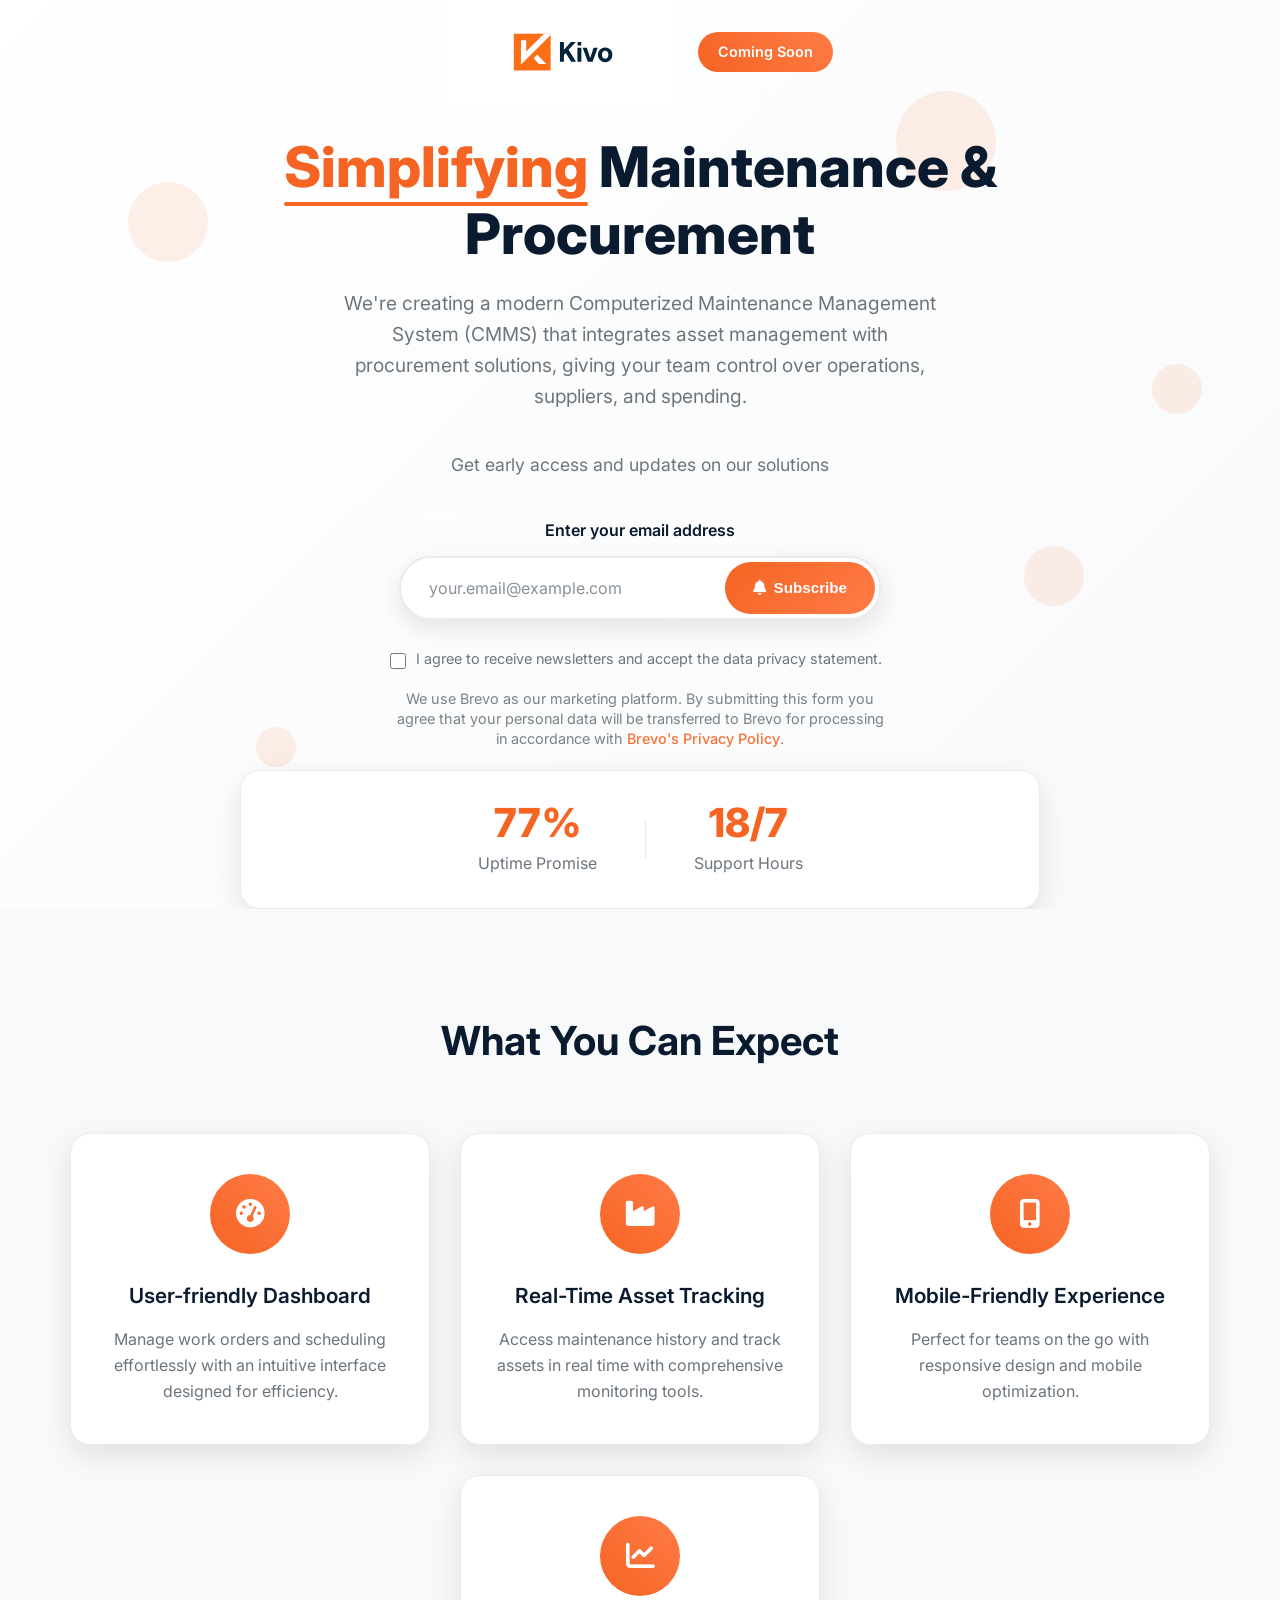
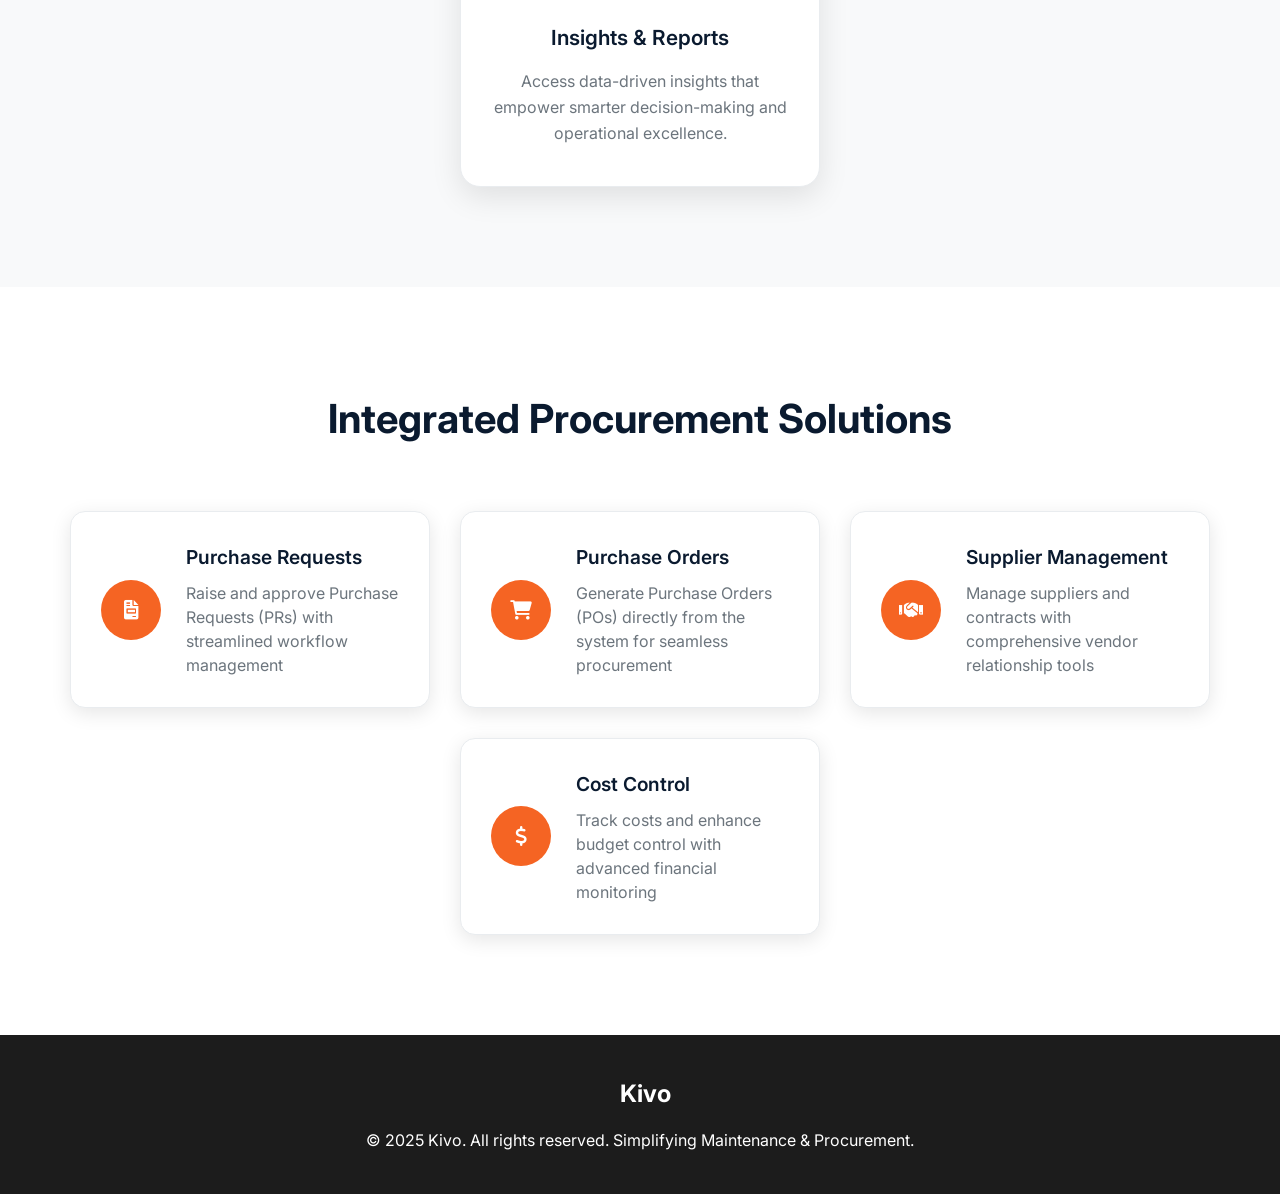
==== public/index.html @ 45e4e0fe "Add files via upload" ====
<!DOCTYPE html>
<html lang="en">
<head>
    <meta charset="UTF-8">
    <meta name="viewport" content="width=device-width, initial-scale=1.0">
    <title>Kivo - Coming Soon | Simplifying Maintenance & Procurement</title>
    <link rel="stylesheet" href="css/styles.css">
    <link href="https://cdnjs.cloudflare.com/ajax/libs/font-awesome/6.0.0/css/all.min.css" rel="stylesheet">
    <link href="https://fonts.googleapis.com/css2?family=Inter:wght@300;400;500;600;700;800&display=swap" rel="stylesheet">
    <link rel="shortcut icon" href="./img/logo-icon.svg" type="image/x-icon">
</head>
<body>
    <!-- Theme Toggle -->
    <!-- <div class="theme-toggle" id="themeToggle">
        <i class="fas fa-sun" id="sunIcon"></i>
        <i class="fas fa-moon" id="moonIcon"></i>
    </div> -->

    <!-- Hero Section -->
    <section class="hero">
        <div class="hero-bg">
            <div class="floating-elements">
                <div class="floating-element"></div>
                <div class="floating-element"></div>
                <div class="floating-element"></div>
                <div class="floating-element"></div>
                <div class="floating-element"></div>
            </div>
        </div>
        
        <div class="container">
            <div class="hero-content">
                <div class="logo-section">
                    <div class="logo">
                        <img src="./img/Logo-complete.svg" alt="Kivo Logo" class="logo-img">
                    </div>
                    <div class="coming-soon-badge">Coming Soon</div>
                </div>

                <h1 class="hero-title">
                    <span class="highlight">Simplifying</span> Maintenance & Procurement
                </h1>

                <p class="hero-subtitle">
                    We're creating a modern Computerized Maintenance Management System (CMMS) that integrates 
                    asset management with procurement solutions, giving your team control over operations, 
                    suppliers, and spending.
                </p>

                <!--cta-section with clean features -->
<div class="cta-section">
    <div class="form-header">
        <p>Get early access and updates on our solutions</p>
    </div>

    <form id="sib-form" 
          method="POST" 
          action="https://dd804b37.sibforms.com/serve/[base64]" 
          data-type="subscription" 
          class="email-form" 
          target="sibTarget">
        
        <div class="form-group">
            <label for="EMAIL">Enter your email address</label>
            <div class="input-group">
                <input type="email" 
                       id="EMAIL" 
                       name="EMAIL" 
                       placeholder="your.email@example.com" 
                       required 
                       autocomplete="email" />
                <button type="submit" id="submitBtn">
                    <i class="fas fa-bell"></i>
                    Subscribe
                </button>
            </div>
        </div>

        <div class="checkbox-group">
            <input type="checkbox" id="OPT_IN" name="OPT_IN" value="1" />
            <label for="OPT_IN">I agree to receive newsletters and accept the data privacy statement.</label>
        </div>

        <div class="form-note">
            We use Brevo as our marketing platform. By submitting this form you agree that your personal data will be transferred to Brevo for processing in accordance with 
            <a href="https://www.brevo.com/en/legal/privacypolicy/" target="_blank" rel="noopener">Brevo's Privacy Policy</a>.
        </div>

        <!-- Anti-spam and locale -->
        <input type="text" name="email_address_check" value="" class="input--hidden">
        <input type="hidden" name="locale" value="en">
    </form>
    
    <iframe name="sibTarget" id="sibTarget" style="display:none;" title="Form submission response"></iframe>
</div>

                <!-- Stats Counter -->
                <div class="stats-preview">
                    <div class="stat-item">
                        <div class="stat-number" data-target="99.9">0</div>
                        <div class="stat-label">Uptime Promise</div>
                    </div>
                    <div class="stat-divider"></div>
                    <div class="stat-item">
                        <div class="stat-number" data-target="24">0</div>
                        <div class="stat-label">Support Hours</div>
                    </div>
                </div>
            </div>
        </div>
    </section>

    <!-- Features Section -->
    <section class="features">
        <div class="container">
            <h2 class="section-title">What You Can Expect</h2>
            
            <div class="features-grid">
                <div class="feature-card">
                    <div class="feature-icon">
                        <i class="fas fa-tachometer-alt"></i>
                    </div>
                    <h3>User-friendly Dashboard</h3>
                    <p>Manage work orders and scheduling effortlessly with an intuitive interface designed for efficiency.</p>
                </div>

                <div class="feature-card">
                    <div class="feature-icon">
                        <i class="fas fa-industry"></i>
                    </div>
                    <h3>Real-Time Asset Tracking</h3>
                    <p>Access maintenance history and track assets in real time with comprehensive monitoring tools.</p>
                </div>

                <div class="feature-card">
                    <div class="feature-icon">
                        <i class="fas fa-mobile-alt"></i>
                    </div>
                    <h3>Mobile-Friendly Experience</h3>
                    <p>Perfect for teams on the go with responsive design and mobile optimization.</p>
                </div>

                <div class="feature-card">
                    <div class="feature-icon">
                        <i class="fas fa-chart-line"></i>
                    </div>
                    <h3>Insights & Reports</h3>
                    <p>Access data-driven insights that empower smarter decision-making and operational excellence.</p>
                </div>
            </div>
        </div>
    </section>

    <!-- Procurement Section -->
    <section class="procurement">
        <div class="container">
            <h2 class="section-title">Integrated Procurement Solutions</h2>
            
            <div class="procurement-grid">
                <div class="procurement-item">
                    <div class="item-icon">
                        <i class="fas fa-file-invoice"></i>
                    </div>
                    <div class="item-content">
                        <h4>Purchase Requests</h4>
                        <p>Raise and approve Purchase Requests (PRs) with streamlined workflow management</p>
                    </div>
                </div>

                <div class="procurement-item">
                    <div class="item-icon">
                        <i class="fas fa-shopping-cart"></i>
                    </div>
                    <div class="item-content">
                        <h4>Purchase Orders</h4>
                        <p>Generate Purchase Orders (POs) directly from the system for seamless procurement</p>
                    </div>
                </div>

                <div class="procurement-item">
                    <div class="item-icon">
                        <i class="fas fa-handshake"></i>
                    </div>
                    <div class="item-content">
                        <h4>Supplier Management</h4>
                        <p>Manage suppliers and contracts with comprehensive vendor relationship tools</p>
                    </div>
                </div>

                <div class="procurement-item">
                    <div class="item-icon">
                        <i class="fas fa-dollar-sign"></i>
                    </div>
                    <div class="item-content">
                        <h4>Cost Control</h4>
                        <p>Track costs and enhance budget control with advanced financial monitoring</p>
                    </div>
                </div>
            </div>
        </div>
    </section>

    <!-- Footer -->
    <footer class="footer">
        <div class="container">
            <div class="footer-content">
                <div class="footer-logo">
                    <i></i>
                    <span>Kivo</span>
                </div>
                <p>&copy; 2025 Kivo. All rights reserved. Simplifying Maintenance & Procurement.</p>
            </div>
        </div>
    </footer>

    <!-- Success Modal -->
    <div class="modal" id="successModal">
        <div class="modal-content">
            <div class="modal-header">
                <i class="fas fa-check-circle"></i>
                <h3>Thank You!</h3>
            </div>
            <p>You've successfully signed up for early access. We'll keep you updated on our progress!</p>
            <button class="modal-close" id="modalClose">Got it!</button>
        </div>
    </div>

    <script src="./js/script.js"></script>
</body>
</html>
---- public/css/styles.css ----
* {
  margin: 0;
  padding: 0;
  box-sizing: border-box;
}

:root {
  --primary-orange: #f56423;
  --dark-navy: #0a1a2f;
  --white: #ffffff;
  --light-gray: #f8f9fa;
  --medium-gray: #6c757d;
  --dark-gray: #343a40;

  /* Light theme variables */
  --bg-primary: var(--white);
  --bg-secondary: var(--light-gray);
  --text-primary: var(--dark-navy);
  --text-secondary: var(--medium-gray);
  --card-bg: var(--white);
  --border-color: #e9ecef;
    --input-placeholder: rgba(108, 117, 125, 0.8);
}
/* data-theme is for the js function */
[data-theme="dark"] {
  --bg-primary: #171717;
  --bg-secondary: #1c1c1c;
  --text-primary: #ffffff; /* main text */
  --text-secondary: #b8c5d6;
  --card-bg: #28282b;
  --border-color: #333333;
   --input-placeholder: rgba(184, 197, 214, 0.6);
}

body {
  font-family: "Inter", sans-serif;
  line-height: 1.6;
  color: var(--text-primary);
  background-color: var(--bg-primary);
  transition: all 0.3s ease;
  overflow-x: hidden;
}

.container {
  max-width: 1200px;
  margin: 0 auto;
  padding: 0 20px;
}

/* Theme Toggle */
.theme-toggle {
  position: fixed;
  top: 30px;
  right: 30px;
  width: 60px;
  height: 30px;
  background: var(--card-bg);
  border: 2px solid var(--border-color);
  border-radius: 50px;
  cursor: pointer;
  display: flex;
  align-items: center;
  justify-content: space-between;
  padding: 5px;
  z-index: 1000;
  transition: all 0.3s ease;
  box-shadow: 0 4px 15px rgba(0, 0, 0, 0.1);
}

.theme-toggle i {
  font-size: 12px;
  transition: all 0.3s ease;
  z-index: 2;
}

.theme-toggle::before {
  content: "";
  position: absolute;
  width: 22px;
  height: 22px;
  background: var(--primary-orange);
  border-radius: 50%;
  transition: all 0.3s ease;
  transform: translateX(0);
}

[data-theme="dark"] .theme-toggle::before {
  transform: translateX(26px);
}

#sunIcon {
  color: var(--primary-orange);
}

#moonIcon {
  color: var(--text-secondary);
}

[data-theme="dark"] #sunIcon {
  color: var(--text-secondary);
}

[data-theme="dark"] #moonIcon {
  color: var(--primary-orange);
}

/* Hero Section */
.hero {
  min-height: 100vh;
  position: relative;
  display: flex;
  align-items: center;
  background: linear-gradient(
    135deg,
    var(--bg-primary) 0%,
    var(--bg-secondary) 100%
  );
  overflow: hidden;
}

.hero-bg {
  position: absolute;
  top: 0;
  left: 0;
  width: 100%;
  height: 100%;
  z-index: 0;
}

.floating-elements {
  position: absolute;
  width: 100%;
  height: 100%;
}

.floating-element {
  position: absolute;
  background: var(--primary-orange);
  border-radius: 50%;
  opacity: 0.1;
  animation: float 20s infinite linear;
}

.floating-element:nth-child(1) {
  width: 80px;
  height: 80px;
  top: 20%;
  left: 10%;
  animation-delay: 0s;
}

.floating-element:nth-child(2) {
  width: 60px;
  height: 60px;
  top: 60%;
  left: 80%;
  animation-delay: -5s;
}

.floating-element:nth-child(3) {
  width: 40px;
  height: 40px;
  top: 80%;
  left: 20%;
  animation-delay: -10s;
}

.floating-element:nth-child(4) {
  width: 100px;
  height: 100px;
  top: 10%;
  left: 70%;
  animation-delay: -15s;
}

.floating-element:nth-child(5) {
  width: 50px;
  height: 50px;
  top: 40%;
  left: 90%;
  animation-delay: -7s;
}

@keyframes float {
  0% {
    transform: translateY(0) rotate(0deg);
    opacity: 0.1;
  }
  50% {
    opacity: 0.3;
  }
  100% {
    transform: translateY(-100vh) rotate(360deg);
    opacity: 0;
  }
}

.hero-content {
  position: relative;
  z-index: 1;
  text-align: center;
  max-width: 800px;
  margin: 0 auto;
  animation: fadeInUp 1s ease;
}

.logo-section {
  display: flex;
  align-items: center;
  justify-content: center;
  gap: 20px;
  margin-bottom: 30px;
}

.logo img.logo-img {
  max-width: 230px; /* adjust size */
  height: auto; /* keeps aspect ratio */
  display: block;
}

/* Swap logo to black version in dark mode to avoid white border */
[data-theme="dark"] .logo img.logo-img {
  content: url("../img/Logo\ logo-icon.svg");
}

@keyframes rotate {
  from {
    transform: rotate(0deg);
  }
  to {
    transform: rotate(360deg);
  }
}

.coming-soon-badge {
  background: linear-gradient(45deg, var(--primary-orange), #ff7b47);
  color: white;
  padding: 8px 20px;
  border-radius: 25px;
  font-size: 0.9rem;
  font-weight: 600;
  animation: pulse 2s infinite;
}

@keyframes pulse {
  0% {
    transform: scale(1);
  }
  50% {
    transform: scale(1.05);
  }
  100% {
    transform: scale(1);
  }
}

.hero-title {
  font-size: 3.5rem;
  font-weight: 800;
  margin-bottom: 20px;
  line-height: 1.2;
}

.highlight {
  color: var(--primary-orange);
  position: relative;
}

.highlight::after {
  content: "";
  position: absolute;
  bottom: -5px;
  left: 0;
  width: 100%;
  height: 4px;
  background: var(--primary-orange);
  border-radius: 2px;
  animation: slideIn 1s ease 0.5s both;
}

@keyframes slideIn {
  from {
    width: 0;
  }
  to {
    width: 100%;
  }
}

.hero-subtitle {
  font-size: 1.2rem;
  color: var(--text-secondary);
  margin-bottom: 40px;
  max-width: 600px;
  margin-left: auto;
  margin-right: auto;
}

/* Waitlist Form Styling - Matches Kivo Design */
.cta-section {
  max-width: 500px;
  margin: 0 auto;
}

.form-header {
  text-align: center;
  margin-bottom: 30px;
}

.form-header h2 {
  font-size: 2rem;
  font-weight: 700;
  color: var(--text-primary);
  margin-bottom: 10px;
}

.form-header p {
  font-size: 1.1rem;
  color: var(--text-secondary);
}

.email-form {
  margin-bottom: 15px;
}

.form-group {
  margin-bottom: 20px;
  display: flex;
  flex-direction: column;
}

.form-group label {
  display: block;
  font-weight: 600;
  font-size: 1rem;
  color: var(--text-primary);
  margin-bottom: 10px;
  text-align: left;
}

body {
  font-family: "Inter", sans-serif;
  line-height: 1.6;
  color: var(--text-primary);
  background-color: var(--bg-primary);
  transition: all 0.3s ease;
  overflow-x: hidden;
}

.container {
  max-width: 1200px;
  margin: 0 auto;
  padding: 0 20px;
}

/* Theme Toggle */
.theme-toggle {
  position: fixed;
  top: 30px;
  right: 30px;
  width: 60px;
  height: 30px;
  background: var(--card-bg);
  border: 2px solid var(--border-color);
  border-radius: 50px;
  cursor: pointer;
  display: flex;
  align-items: center;
  justify-content: space-between;
  padding: 5px;
  z-index: 1000;
  transition: all 0.3s ease;
  box-shadow: 0 4px 15px rgba(0, 0, 0, 0.1);
}

.theme-toggle i {
  font-size: 12px;
  transition: all 0.3s ease;
  z-index: 2;
}

.theme-toggle::before {
  content: "";
  position: absolute;
  width: 22px;
  height: 22px;
  background: var(--primary-orange);
  border-radius: 50%;
  transition: all 0.3s ease;
  transform: translateX(0);
}

[data-theme="dark"] .theme-toggle::before {
  transform: translateX(26px);
}

#sunIcon {
  color: var(--primary-orange);
}

#moonIcon {
  color: var(--text-secondary);
}

[data-theme="dark"] #sunIcon {
  color: var(--text-secondary);
}

[data-theme="dark"] #moonIcon {
  color: var(--primary-orange);
}

/* Hero Section */
.hero {
  min-height: 100vh;
  position: relative;
  display: flex;
  align-items: center;
  background: linear-gradient(135deg, var(--bg-primary) 0%, var(--bg-secondary) 100%);
  overflow: hidden;
}

.hero-bg {
  position: absolute;
  top: 0;
  left: 0;
  width: 100%;
  height: 100%;
  z-index: 0;
}

.floating-elements {
  position: absolute;
  width: 100%;
  height: 100%;
}

.floating-element {
  position: absolute;
  background: var(--primary-orange);
  border-radius: 50%;
  opacity: 0.1;
  animation: float 20s infinite linear;
}

.floating-element:nth-child(1) {
  width: 80px;
  height: 80px;
  top: 20%;
  left: 10%;
  animation-delay: 0s;
}

.floating-element:nth-child(2) {
  width: 60px;
  height: 60px;
  top: 60%;
  left: 80%;
  animation-delay: -5s;
}

.floating-element:nth-child(3) {
  width: 40px;
  height: 40px;
  top: 80%;
  left: 20%;
  animation-delay: -10s;
}

.floating-element:nth-child(4) {
  width: 100px;
  height: 100px;
  top: 10%;
  left: 70%;
  animation-delay: -15s;
}

.floating-element:nth-child(5) {
  width: 50px;
  height: 50px;
  top: 40%;
  left: 90%;
  animation-delay: -7s;
}

@keyframes float {
  0% {
    transform: translateY(0) rotate(0deg);
    opacity: 0.1;
  }
  50% {
    opacity: 0.3;
  }
  100% {
    transform: translateY(-100vh) rotate(360deg);
    opacity: 0;
  }
}

.hero-content {
  position: relative;
  z-index: 1;
  text-align: center;
  max-width: 800px;
  margin: 0 auto;
  animation: fadeInUp 1s ease;
}

.logo-section {
  display: flex;
  align-items: center;
  justify-content: center;
  gap: 20px;
  margin-bottom: 30px;
}

/* UPDATED: Logo image styles */
.logo img.logo-img {
  max-width: 230px;
  height: auto;
  display: block;
}

/* Optional: Dark theme logo swap */
[data-theme="dark"] .logo img.logo-img {
  content: url("../img/Logo white.jpg");
}

.coming-soon-badge {
  background: linear-gradient(45deg, var(--primary-orange), #ff7b47);
  color: white;
  padding: 8px 20px;
  border-radius: 25px;
  font-size: 0.9rem;
  font-weight: 600;
  animation: pulse 2s infinite;
}

@keyframes pulse {
  0% { transform: scale(1); }
  50% { transform: scale(1.05); }
  100% { transform: scale(1); }
}

.hero-title {
  font-size: 3.5rem;
  font-weight: 800;
  margin-bottom: 20px;
  line-height: 1.2;
}

.highlight {
  color: var(--primary-orange);
  position: relative;
}

.highlight::after {
  content: "";
  position: absolute;
  bottom: -5px;
  left: 0;
  width: 100%;
  height: 4px;
  background: var(--primary-orange);
  border-radius: 2px;
  animation: slideIn 1s ease 0.5s both;
}

@keyframes slideIn {
  from { width: 0; }
  to { width: 100%; }
}

.hero-subtitle {
  font-size: 1.2rem;
  color: var(--text-secondary);
  margin-bottom: 40px;
  max-width: 600px;
  margin-left: auto;
  margin-right: auto;
}

/* UPDATED: Form Styling with fixes */
/* REPLACE your entire form section CSS with this clean version */

/* Form Container */
.cta-section {
  max-width: 500px;
  margin: 40px auto 0;
}

.form-header {
  text-align: center;
  margin-bottom: 30px;
}

.form-header p {
  font-size: 1.1rem;
  color: var(--text-secondary);
  margin: 0;
}

/* Form Styling */
.email-form {
  margin-bottom: 20px;
}

.form-group {
  margin-bottom: 20px;
}

/* Simplified Input Group */
.input-group {
  display: flex;
  align-items: stretch;
  background: var(--card-bg);
  border: 2px solid var(--border-color);
  border-radius: 50px;
  padding: 4px;
  box-shadow: 0 8px 25px rgba(0, 0, 0, 0.1);
  transition: all 0.3s ease;
  overflow: hidden;
}
.input-group:focus-within {
  border-color: var(--primary-orange);
  transform: translateY(-2px);
  box-shadow: 0 12px 35px rgba(245, 100, 35, 0.2);
}

/* CLEAN Input - Remove all duplicate styling */
.input-group input[type="email"] {
  flex: 1;
  border: none;
  background: transparent;
  padding: 16px 24px;
  font-size: 1rem;
  font-family: inherit;
  color: var(--text-primary);
  outline: none;
  min-width: 0; /* Prevent input from overflowing */
}

/* PROFESSIONAL Placeholder Styling */
.input-group input[type="email"]::placeholder {
  color: var(--input-placeholder);
  opacity: 1;
  font-weight: 400;
}

.input-group input[type="email"]::-webkit-input-placeholder {
  color: var(--input-placeholder);
}

.input-group input[type="email"]::-moz-placeholder {
  color: var(--input-placeholder);
  opacity: 1;
}

.input-group input[type="email"]:-ms-input-placeholder {
  color: var(--input-placeholder);
}

/* FIXED Autofill Styling */
.input-group input[type="email"]:-webkit-autofill,
.input-group input[type="email"]:-webkit-autofill:hover,
.input-group input[type="email"]:-webkit-autofill:focus,
.input-group input[type="email"]:-webkit-autofill:active {
  -webkit-text-fill-color: var(--text-primary) !important;
  -webkit-box-shadow: 0 0 0px 1000px var(--card-bg) inset !important;
  transition: background-color 5000s ease-in-out 0s !important;
}

/* Submit Button */
.input-group button[type="submit"] {
  background: linear-gradient(135deg, var(--primary-orange), #ff7b47);
  color: white;
  border: none;
  padding: 16px 28px;
  border-radius: 46px;
  font-weight: 600;
  font-size: 0.95rem;
  cursor: pointer;
  transition: all 0.3s ease;
  display: flex;
  align-items: center;
  gap: 8px;
  white-space: nowrap;
  min-width: fit-content;
}

.input-group button[type="submit"]:hover {
  background: linear-gradient(135deg, #e55a1f, #f56423);
  transform: translateY(-1px);
  box-shadow: 0 6px 20px rgba(245, 100, 35, 0.4);
}

.input-group button[type="submit"]:disabled {
  opacity: 0.7;
  cursor: not-allowed;
  transform: none;
  background: var(--medium-gray);
}

/* Label - Standard Position */
.form-group label {
  display: block;
  font-weight: 600;
  font-size: 1rem;
  color: var(--text-primary);
  margin-bottom: 12px;
  text-align: center;
}

/* Checkbox and Privacy */
.checkbox-group {
  display: flex;
  align-items: flex-start;
  gap: 12px;
  margin-bottom: 20px;
  text-align: left;
}

.checkbox-group input[type="checkbox"] {
  margin-top: 2px;
  accent-color: var(--primary-orange);
  width: 18px;
  height: 18px;
  flex-shrink: 0;
}

.checkbox-group label {
  font-size: 0.9rem;
  color: var(--text-secondary);
  line-height: 1.5;
  cursor: pointer;
  margin: 0;
  font-weight: 400;
}

.form-note {
  font-size: 0.85rem;
  color: var(--text-secondary);
  text-align: center;
  line-height: 1.5;
  opacity: 0.9;
}

.form-note a {
  color: var(--primary-orange);
  text-decoration: none;
  font-weight: 500;
}

.form-note a:hover {
  text-decoration: underline;
}

/* Hidden spam protection */
.input--hidden {
  display: none !important;
}

/* Responsive Form */
@media (max-width: 768px) {
  .input-group {
    flex-direction: column;
    border-radius: 20px;
    padding: 8px;
  }

  .input-group input[type="email"] {
    padding: 16px 20px;
    border-radius: 16px;
    margin-bottom: 8px;
  }

  .input-group button[type="submit"] {
    border-radius: 16px;
    justify-content: center;
    padding: 16px 24px;
  }
}

@media (max-width: 480px) {
  .cta-section {
    max-width: 100%;
    padding: 0 10px;
  }

  .input-group {
    padding: 6px;
  }

  .input-group input[type="email"] {
    padding: 14px 18px;
    font-size: 16px; /* Prevents zoom on iOS */
  }

  .checkbox-group {
    gap: 10px;
  }

  .checkbox-group input[type="checkbox"] {
    width: 16px;
    height: 16px;
  }
}

/* Hidden input for spam protection */
.input--hidden {
  display: none !important;
}

/* Stats Section */
.stats {
  padding: 60px 0;
  background: var(--bg-secondary);
}

.stats-preview {
  display: flex;
  align-items: center;
  justify-content: center;
  gap: 3rem;
  margin: 0 auto;
  padding: 2rem 3rem;
  background: var(--card-bg);
  border: 1px solid var(--border-color);
  border-radius: 20px;
  box-shadow: 0 10px 30px rgba(0, 0, 0, 0.1);
  backdrop-filter: blur(15px);
  max-width: 900px;
}

.stat-item {
  text-align: center;
}

.stat-number {
  font-size: 2.5rem;
  font-weight: 800;
  color: var(--primary-orange);
  line-height: 1;
  transition: all 0.3s ease;
}

.stat-label {
  font-size: 1rem;
  color: var(--text-secondary);
  margin-top: 0.5rem;
}

.stat-divider {
  width: 1px;
  height: 40px;
  background: var(--border-color);
}

/* Features Section */
.features {
  padding: 100px 0;
  background: var(--bg-secondary);
}

.section-title {
  text-align: center;
  font-size: 2.5rem;
  font-weight: 700;
  margin-bottom: 60px;
  color: var(--text-primary);
}

.features-grid {
  display: flex;
  flex-wrap: wrap;
  gap: 30px;
  justify-content: center;
  align-items: stretch;
}

.feature-card {
  width: 100%;
  max-width: 360px;
  background: var(--card-bg);
  padding: 40px 30px;
  border-radius: 20px;
  text-align: center;
  box-shadow: 0 10px 30px rgba(0, 0, 0, 0.1);
  border: 1px solid var(--border-color);
  transition: all 0.3s ease;
  position: relative;
  overflow: hidden;
}

.feature-card::before {
  content: "";
  position: absolute;
  top: 0;
  left: -100%;
  width: 100%;
  height: 100%;
  background: linear-gradient(45deg, transparent, rgba(245, 100, 35, 0.1), transparent);
  transition: all 0.6s ease;
}

.feature-card:hover::before {
  left: 100%;
}

.feature-card:hover {
  transform: translateY(-10px);
  box-shadow: 0 20px 40px rgba(0, 0, 0, 0.15);
}

.feature-icon {
  width: 80px;
  height: 80px;
  background: linear-gradient(45deg, var(--primary-orange), #ff7b47);
  border-radius: 50%;
  display: flex;
  align-items: center;
  justify-content: center;
  margin: 0 auto 25px;
  color: white;
  font-size: 1.8rem;
}

.feature-card h3 {
  font-size: 1.3rem;
  font-weight: 600;
  margin-bottom: 15px;
  color: var(--text-primary);
}

.feature-card p {
  color: var(--text-secondary);
  line-height: 1.6;
}

/* Procurement Section */
.procurement {
  padding: 100px 0;
  background: var(--bg-primary);
}

.procurement-grid {
  display: flex;
  flex-wrap: wrap;
  gap: 30px;
  justify-content: center;
  align-items: stretch;
}

.procurement-item {
  flex: 0 1 360px;
  max-width: 360px;
  display: flex;
  align-items: center;
  gap: 25px;
  padding: 30px;
  background: var(--card-bg);
  border-radius: 15px;
  box-shadow: 0 5px 20px rgba(0, 0, 0, 0.1);
  border: 1px solid var(--border-color);
  transition: all 0.3s ease;
}

.procurement-item:hover {
  transform: translateX(10px);
  box-shadow: 0 10px 30px rgba(0, 0, 0, 0.15);
}

.item-icon {
  width: 60px;
  height: 60px;
  background: var(--primary-orange);
  border-radius: 50%;
  display: flex;
  align-items: center;
  justify-content: center;
  color: white;
  font-size: 1.2rem;
  flex-shrink: 0;
}

.item-content h4 {
  font-size: 1.2rem;
  font-weight: 600;
  margin-bottom: 8px;
  color: var(--text-primary);
}

.item-content p {
  color: var(--text-secondary);
  line-height: 1.5;
}

/* Newsletter Section */
.newsletter {
  padding: 80px 0;
  background: linear-gradient(135deg, var(--primary-orange), #ff7b47);
  color: white;
  text-align: center;
}

.newsletter-content h2 {
  font-size: 2.2rem;
  font-weight: 700;
  margin-bottom: 15px;
}

.newsletter-content p {
  font-size: 1.1rem;
  margin-bottom: 40px;
  opacity: 0.9;
}

.newsletter-form {
  max-width: 500px;
  margin: 0 auto;
}

.newsletter-form .form-group {
  display: flex;
  background: rgba(255, 255, 255, 0.1);
  border-radius: 50px;
  padding: 8px;
  backdrop-filter: blur(10px);
  border: 1px solid rgba(255, 255, 255, 0.2);
}

.newsletter-form .form-group input {
  flex: 1;
  border: none;
  background: transparent;
  padding: 15px 20px;
  font-size: 1rem;
  color: white;
  outline: none;
}

.newsletter-form .form-group input::placeholder {
  color: rgba(255, 255, 255, 0.7);
}

.newsletter-form .form-group button {
  background: white;
  color: var(--primary-orange);
  border: none;
  padding: 15px 30px;
  border-radius: 40px;
  font-weight: 600;
  cursor: pointer;
  transition: all 0.3s ease;
  display: flex;
  align-items: center;
  gap: 8px;
}

.newsletter-form .form-group button:hover {
  transform: scale(1.05);
}

/* Footer */
.footer {
  padding: 40px 0;
  background: #1c1c1c;
  color: var(--white);
  text-align: center;
}

.footer-content {
  display: flex;
  flex-direction: column;
  align-items: center;
  gap: 15px;
}

.footer-logo {
  display: flex;
  align-items: center;
  gap: 10px;
  font-size: 1.5rem;
  font-weight: 700;
}

.footer-logo i {
  color: var(--primary-orange);
}

/* Modal */
.modal {
  display: none;
  position: fixed;
  top: 0;
  left: 0;
  width: 100%;
  height: 100%;
}

.input-group button {
  background: linear-gradient(45deg, var(--primary-orange), #ff7b47);
  color: white;
  border: none;
  padding: 15px 30px;
  border-radius: 40px;
  font-weight: 600;
  cursor: pointer;
  transition: all 0.3s ease;
  display: flex;
  align-items: center;
  gap: 8px;
}

.input-group button:hover {
  transform: translateY(-2px);
  box-shadow: 0 8px 20px rgba(245, 100, 35, 0.4);
}

.checkbox-group {
  display: flex;
  align-items: flex-start;
  gap: 10px;
  margin-bottom: 20px;
  text-align: left;
}

.checkbox-group input[type="checkbox"] {
  margin-top: 4px;
  accent-color: var(--primary-orange);
  width: 16px;
  height: 16px;
  flex-shrink: 0;
}

.checkbox-group label {
  font-size: 0.9rem;
  color: var(--text-secondary);
  line-height: 1.4;
  cursor: pointer;
}

.form-note {
  font-size: 0.9rem;
  color: var(--text-secondary);
  text-align: center;
  line-height: 1.4;
}

.form-note a {
  color: var(--primary-orange);
  text-decoration: none;
}

.form-note a:hover {
  text-decoration: underline;
}

/* Hidden input for spam protection */
.input--hidden {
  display: none !important;
}

/* Mobile responsive */
@media (max-width: 768px) {
  .input-group {
    flex-direction: column;
    border-radius: 15px;
  }

  .input-group button {
    margin-top: 10px;
    border-radius: 10px;
    justify-content: center;
  }

  .form-header h2 {
    font-size: 1.5rem;
  }
}

/* Features Section */
.features {
  padding: 100px 0;
  background: var(--bg-secondary);
}

.section-title {
  text-align: center;
  font-size: 2.5rem;
  font-weight: 700;
  margin-bottom: 60px;
  color: var(--text-primary);
}

.features-grid {
  display: flex;
  flex-wrap: wrap;
  gap: 30px;
  justify-content: center;
  align-items: stretch;
}
.feature-card {
  width: 100%;
  max-width: 360px;
  background: var(--card-bg);
  padding: 40px 30px;
  border-radius: 20px;
  text-align: center;
  box-shadow: 0 10px 30px rgba(0, 0, 0, 0.1);
  border: 1px solid var(--border-color);
  transition: all 0.3s ease;
  position: relative;
  overflow: hidden;
}

.feature-card::before {
  content: "";
  position: absolute;
  top: 0;
  left: -100%;
  width: 100%;
  height: 100%;
  background: linear-gradient(
    45deg,
    transparent,
    rgba(245, 100, 35, 0.1),
    transparent
  );
  transition: all 0.6s ease;
}

.feature-card:hover::before {
  left: 100%;
}

.feature-card:hover {
  transform: translateY(-10px);
  box-shadow: 0 20px 40px rgba(0, 0, 0, 0.15);
}

.feature-icon {
  width: 80px;
  height: 80px;
  background: linear-gradient(45deg, var(--primary-orange), #ff7b47);
  border-radius: 50%;
  display: flex;
  align-items: center;
  justify-content: center;
  margin: 0 auto 25px;
  color: white;
  font-size: 1.8rem;
}

.feature-card h3 {
  font-size: 1.3rem;
  font-weight: 600;
  margin-bottom: 15px;
  color: var(--text-primary);
}

.feature-card p {
  color: var(--text-secondary);
  line-height: 1.6;
}

/* stats-preview */
/* Stats Section */
.stats {
  padding: 60px 0;
  background: var(--bg-secondary);
}

.stats-preview {
  display: flex;
  align-items: center;
  justify-content: center;
  gap: 3rem;
  margin: 0 auto;
  padding: 2rem 3rem;
  background: var(--card-bg);
  border: 1px solid var(--border-color);
  border-radius: 20px;
  box-shadow: 0 10px 30px rgba(0, 0, 0, 0.1);
  backdrop-filter: blur(15px);
  max-width: 900px;
}

.stat-item {
  text-align: center;
}

.stat-number {
  font-size: 2.5rem;
  font-weight: 800;
  color: var(--primary-orange); /* brand orange */
  line-height: 1;
  transition: all 0.3s ease;
}

.stat-label {
  font-size: 1rem;
  color: var(--text-secondary);
  margin-top: 0.5rem;
}

.stat-divider {
  width: 1px;
  height: 40px;
  background: var(--border-color);
}

/* Procurement Section */
.procurement {
  padding: 100px 0;
  background: var(--bg-primary);
}

.procurement-grid {
  display: flex;
  flex-wrap: wrap;
  gap: 30px;
  justify-content: center;
  align-items: stretch;
}

.procurement-item {
  flex: 0 1 360px;
  max-width: 360px;
  display: flex;
  align-items: center;
  gap: 25px;
  padding: 30px;
  background: var(--card-bg);
  border-radius: 15px;
  box-shadow: 0 5px 20px rgba(0, 0, 0, 0.1);
  border: 1px solid var(--border-color);
  transition: all 0.3s ease;
}

.procurement-item:hover {
  transform: translateX(10px);
  box-shadow: 0 10px 30px rgba(0, 0, 0, 0.15);
}

.item-icon {
  width: 60px;
  height: 60px;
  background: var(--primary-orange);
  border-radius: 50%;
  display: flex;
  align-items: center;
  justify-content: center;
  color: white;
  font-size: 1.2rem;
  flex-shrink: 0;
}

.item-content h4 {
  font-size: 1.2rem;
  font-weight: 600;
  margin-bottom: 8px;
  color: var(--text-primary);
}

.item-content p {
  color: var(--text-secondary);
  line-height: 1.5;
}

/* Newsletter Section */
.newsletter {
  padding: 80px 0;
  background: linear-gradient(135deg, var(--primary-orange), #ff7b47);
  color: white;
  text-align: center;
}

.newsletter-content h2 {
  font-size: 2.2rem;
  font-weight: 700;
  margin-bottom: 15px;
}

.newsletter-content p {
  font-size: 1.1rem;
  margin-bottom: 40px;
  opacity: 0.9;
}

.newsletter-form {
  max-width: 500px;
  margin: 0 auto;
}

.form-group {
  display: flex;
  background: rgba(255, 255, 255, 0.1);
  border-radius: 50px;
  padding: 8px;
  backdrop-filter: blur(10px);
  border: 1px solid rgba(255, 255, 255, 0.2);
}

.form-group input {
  flex: 1;
  border: none;
  background: transparent;
  padding: 15px 20px;
  font-size: 1rem;
  color: white;
  outline: none;
}

.form-group input::placeholder {
  color: rgba(255, 255, 255, 0.7);
}

.form-group button {
  background: white;
  color: var(--primary-orange);
  border: none;
  padding: 15px 30px;
  border-radius: 40px;
  font-weight: 600;
  cursor: pointer;
  transition: all 0.3s ease;
  display: flex;
  align-items: center;
  gap: 8px;
}

.form-group button:hover {
  transform: scale(1.05);
}

/* Footer */
.footer {
  padding: 40px 0;
  background: #1c1c1c;
  color: var(--white);
  text-align: center;
}

.footer-content {
  display: flex;
  flex-direction: column;
  align-items: center;
  gap: 15px;
}

.footer-logo {
  display: flex;
  align-items: center;
  gap: 10px;
  font-size: 1.5rem;
  font-weight: 700;
}

.footer-logo i {
  color: var(--primary-orange);
}

/* Modal */
.modal {
  display: none;
  position: fixed;
  top: 0;
  left: 0;
  width: 100%;
  height: 100%;
  background: rgba(0, 0, 0, 0.5);
  z-index: 2000;
  animation: fadeIn 0.3s ease;
}

.modal-content {
  position: absolute;
  top: 50%;
  left: 50%;
  transform: translate(-50%, -50%);
  background: var(--card-bg);
  padding: 40px;
  border-radius: 20px;
  text-align: center;
  max-width: 400px;
  width: 90%;
  animation: slideUp 0.3s ease;
}

.modal-header i {
  font-size: 3rem;
  color: var(--primary-orange);
  margin-bottom: 15px;
}

.modal-header h3 {
  font-size: 1.5rem;
  font-weight: 600;
  margin-bottom: 15px;
  color: var(--text-primary);
}

.modal-content p {
  color: var(--text-secondary);
  margin-bottom: 25px;
}

.modal-close {
  background: var(--primary-orange);
  color: white;
  border: none;
  padding: 12px 30px;
  border-radius: 25px;
  font-weight: 600;
  cursor: pointer;
  transition: all 0.3s ease;
}

.modal-close:hover {
  transform: translateY(-2px);
}

/* Animations */
@keyframes fadeIn {
  from {
    opacity: 0;
  }
  to {
    opacity: 1;
  }
}

@keyframes fadeInUp {
  from {
    opacity: 0;
    transform: translateY(30px);
  }
  to {
    opacity: 1;
    transform: translateY(0);
  }
}

@keyframes slideUp {
  from {
    opacity: 0;
    transform: translate(-50%, -40%);
  }
  to {
    opacity: 1;
    transform: translate(-50%, -50%);
  }
}

/* Responsive Design */
@media (max-width: 768px) {
  .hero-title {
    font-size: 2.5rem;
  }

  .section-title {
    font-size: 2rem;
  }

  .input-group {
    flex-direction: column;
    border-radius: 15px;
  }

  .input-group button {
    margin-top: 10px;
    border-radius: 10px;
    justify-content: center;
  }

  .form-group {
    flex-direction: column;
    border-radius: 15px;
  }

  .form-group button {
    margin-top: 10px;
    border-radius: 10px;
    justify-content: center;
  }

  .features-grid {
    grid-template-columns: repeat(auto-fit, minmax(280px, 360px));
    justify-content: center;
    justify-items: center;
  }

  .procurement-item {
    flex-direction: column;
    text-align: center;
  }

  .procurement-item:hover {
    transform: translateY(-5px);
  }

  .theme-toggle {
    top: 20px;
    right: 20px;
  }
}

@media (max-width: 480px) {
  .hero-title {
    font-size: 2rem;
  }

  .logo {
    font-size: 2rem;
  }

  .container {
    padding: 0 15px;
  }
}

@media (max-width: 1200px) {
  .container {
    max-width: 1000px;
  }
  .stats-preview {
    max-width: 98vw;
    padding: 2rem 1rem;
  }
}

@media (max-width: 992px) {
  .container {
    max-width: 800px;
  }
  .features-grid {
    grid-template-columns: 1fr 1fr;
  }
  .stats-preview {
    flex-direction: column;
    gap: 2rem;
    padding: 1.5rem 0.5rem;
  }
}

@media (max-width: 600px) {
  .container {
    padding: 0 5px;
  }
  .hero-title {
    font-size: 1.5rem;
  }
  .section-title {
    font-size: 1.1rem;
  }
  .feature-icon {
    width: 50px;
    height: 50px;
    font-size: 1.1rem;
  }
  .stats-preview {
    padding: 0.5rem 0.2rem;
    gap: 1rem;
  }
  .stat-number {
    font-size: 1.3rem;
  }
  .stat-label {
    font-size: 0.8rem;
  }
  .footer-content {
    gap: 8px;
  }
  .modal-content {
    padding: 10px;
    border-radius: 10px;
  }
}

@media (max-width: 400px) {
  .container {
    padding: 0 2px;
  }
  .hero-title,
  .section-title {
    font-size: 1rem;
  }
  .feature-card,
  .procurement-item {
    padding: 10px 2px;
    border-radius: 8px;
  }
  .stats-preview {
    padding: 0.2rem 0.1rem;
    border-radius: 8px;
  }
}
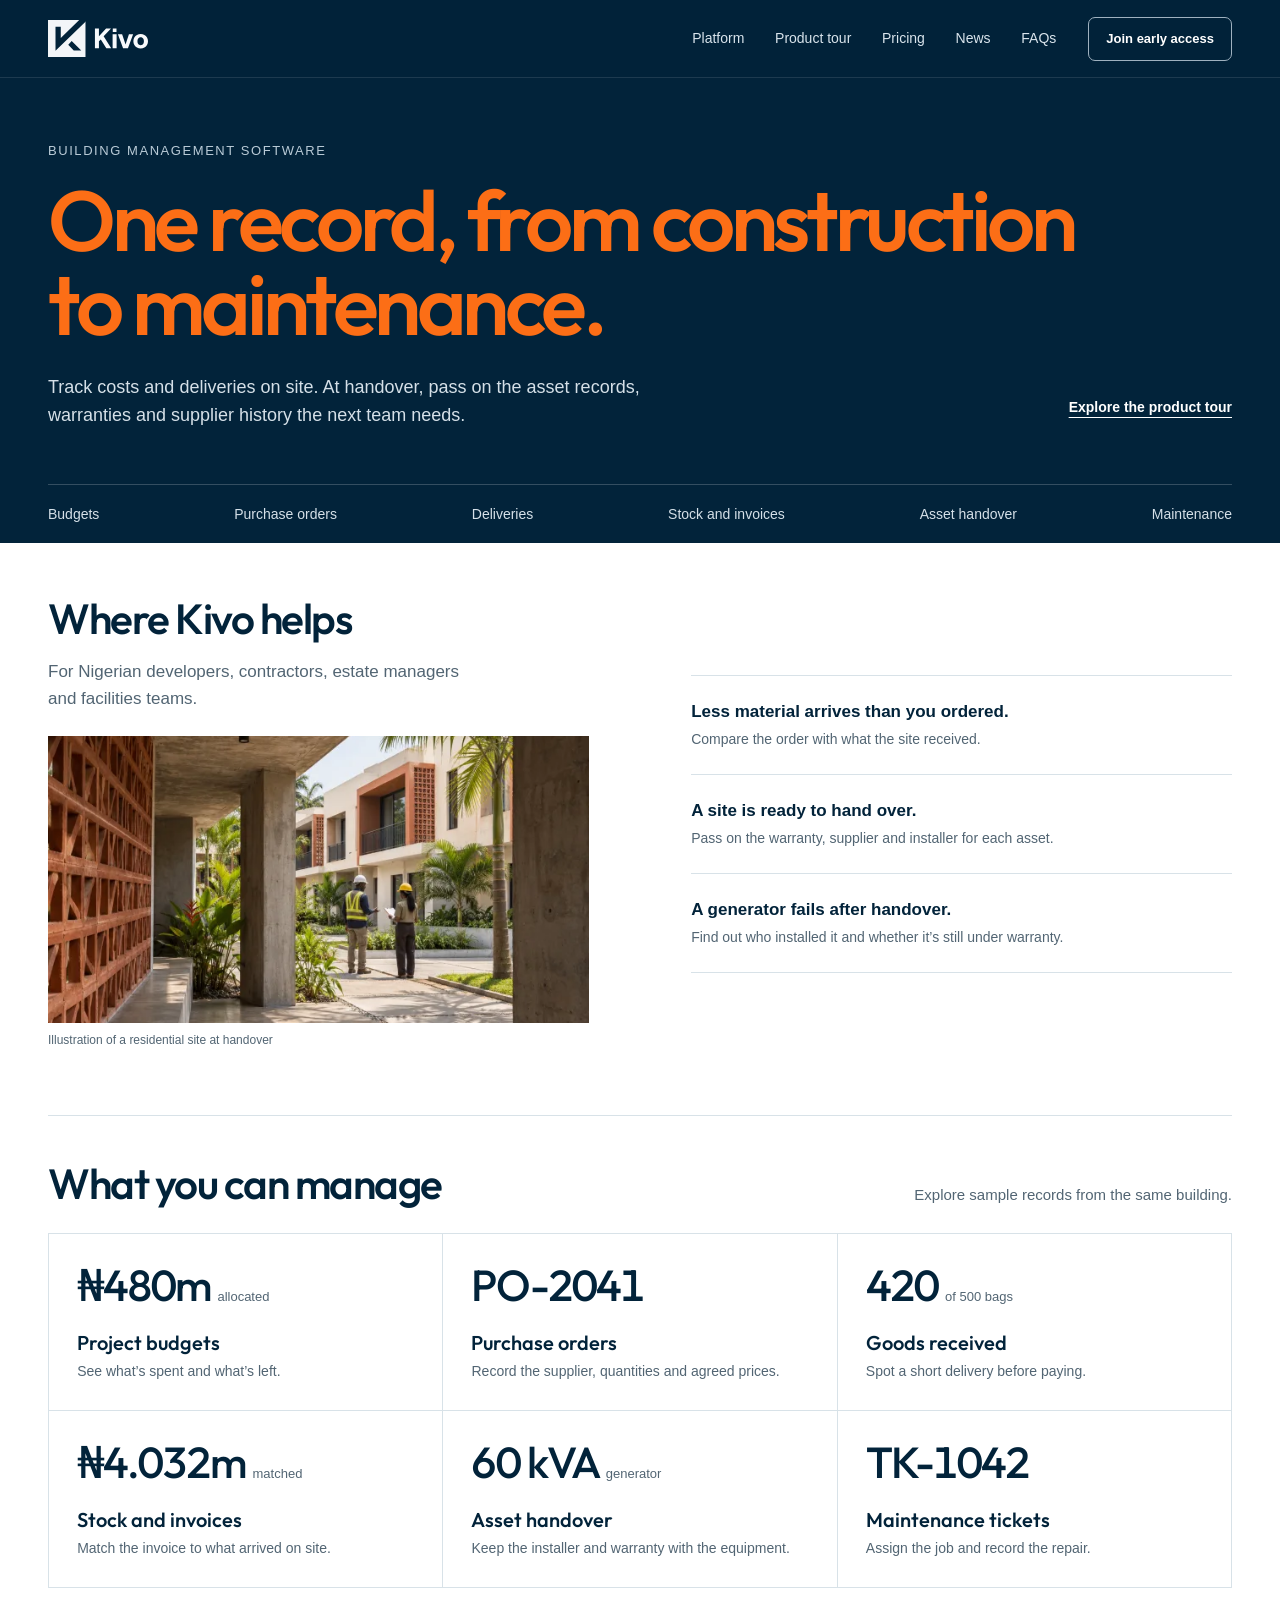
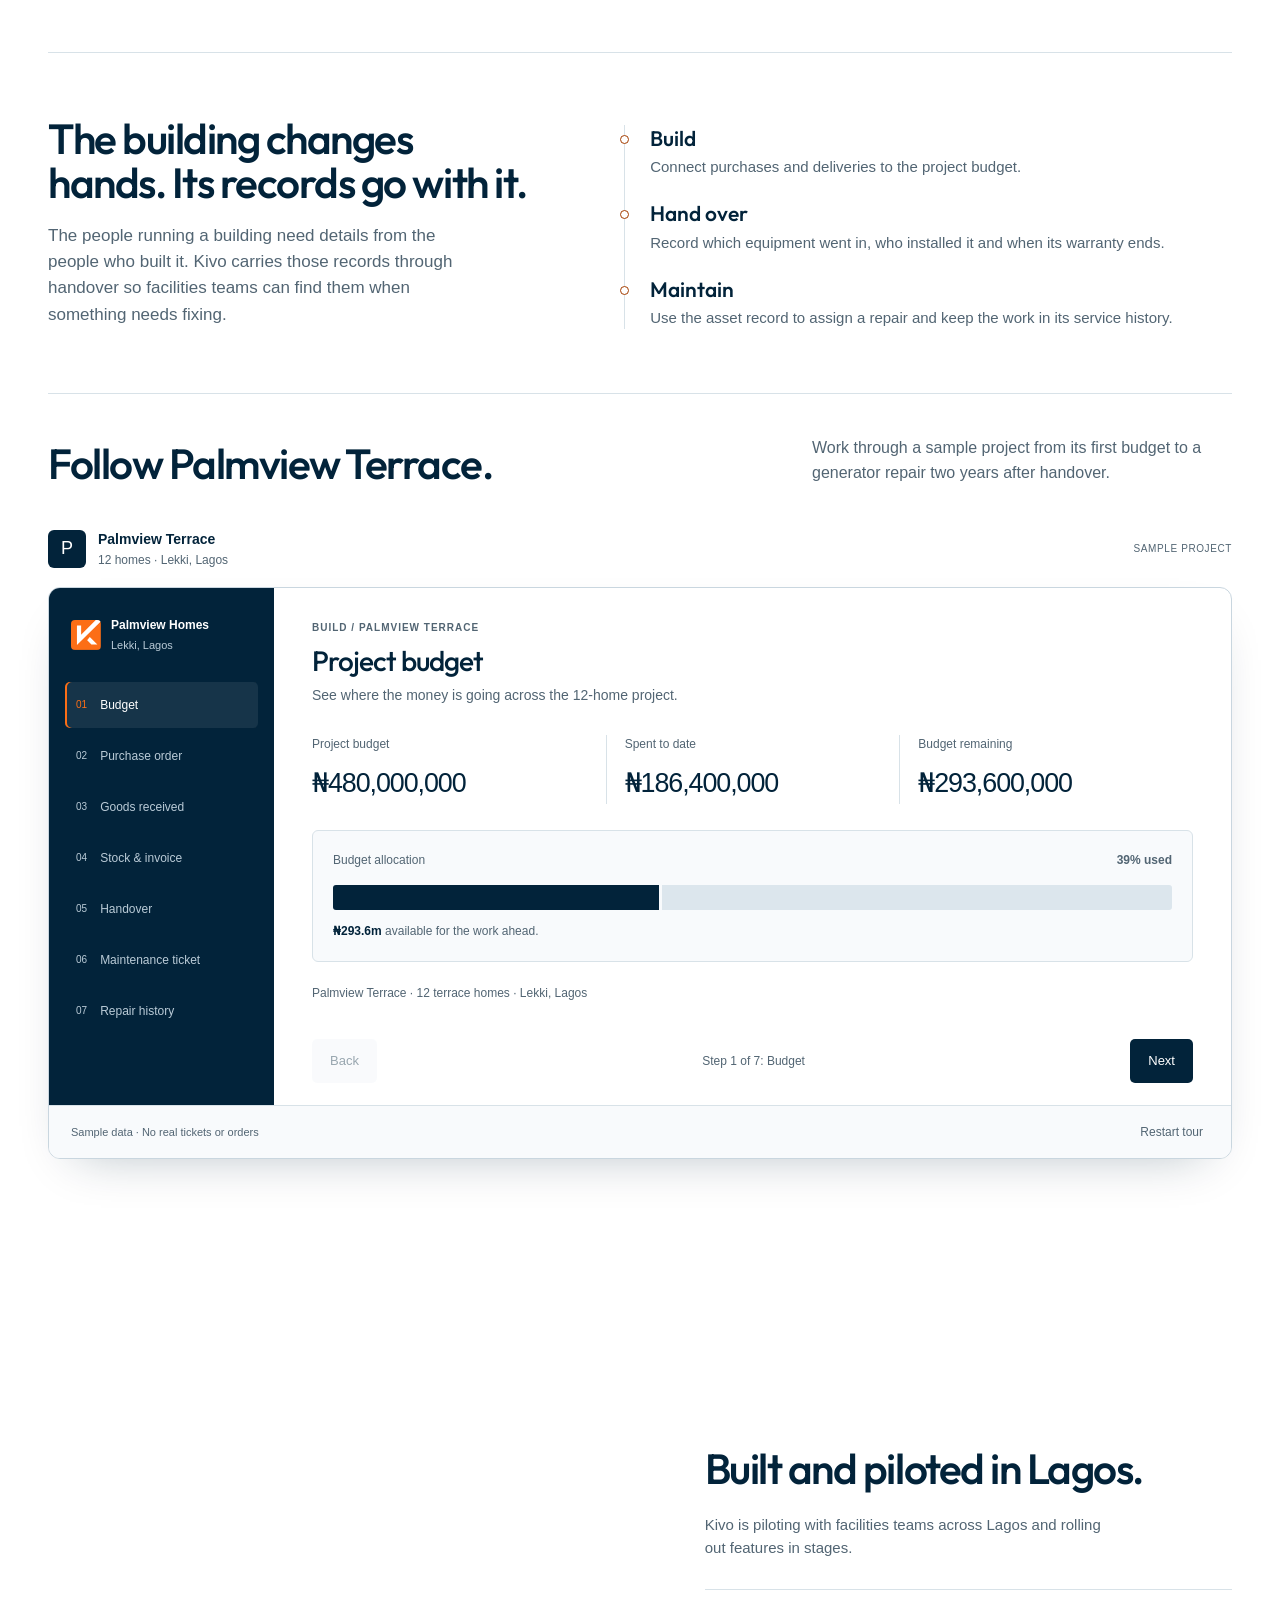
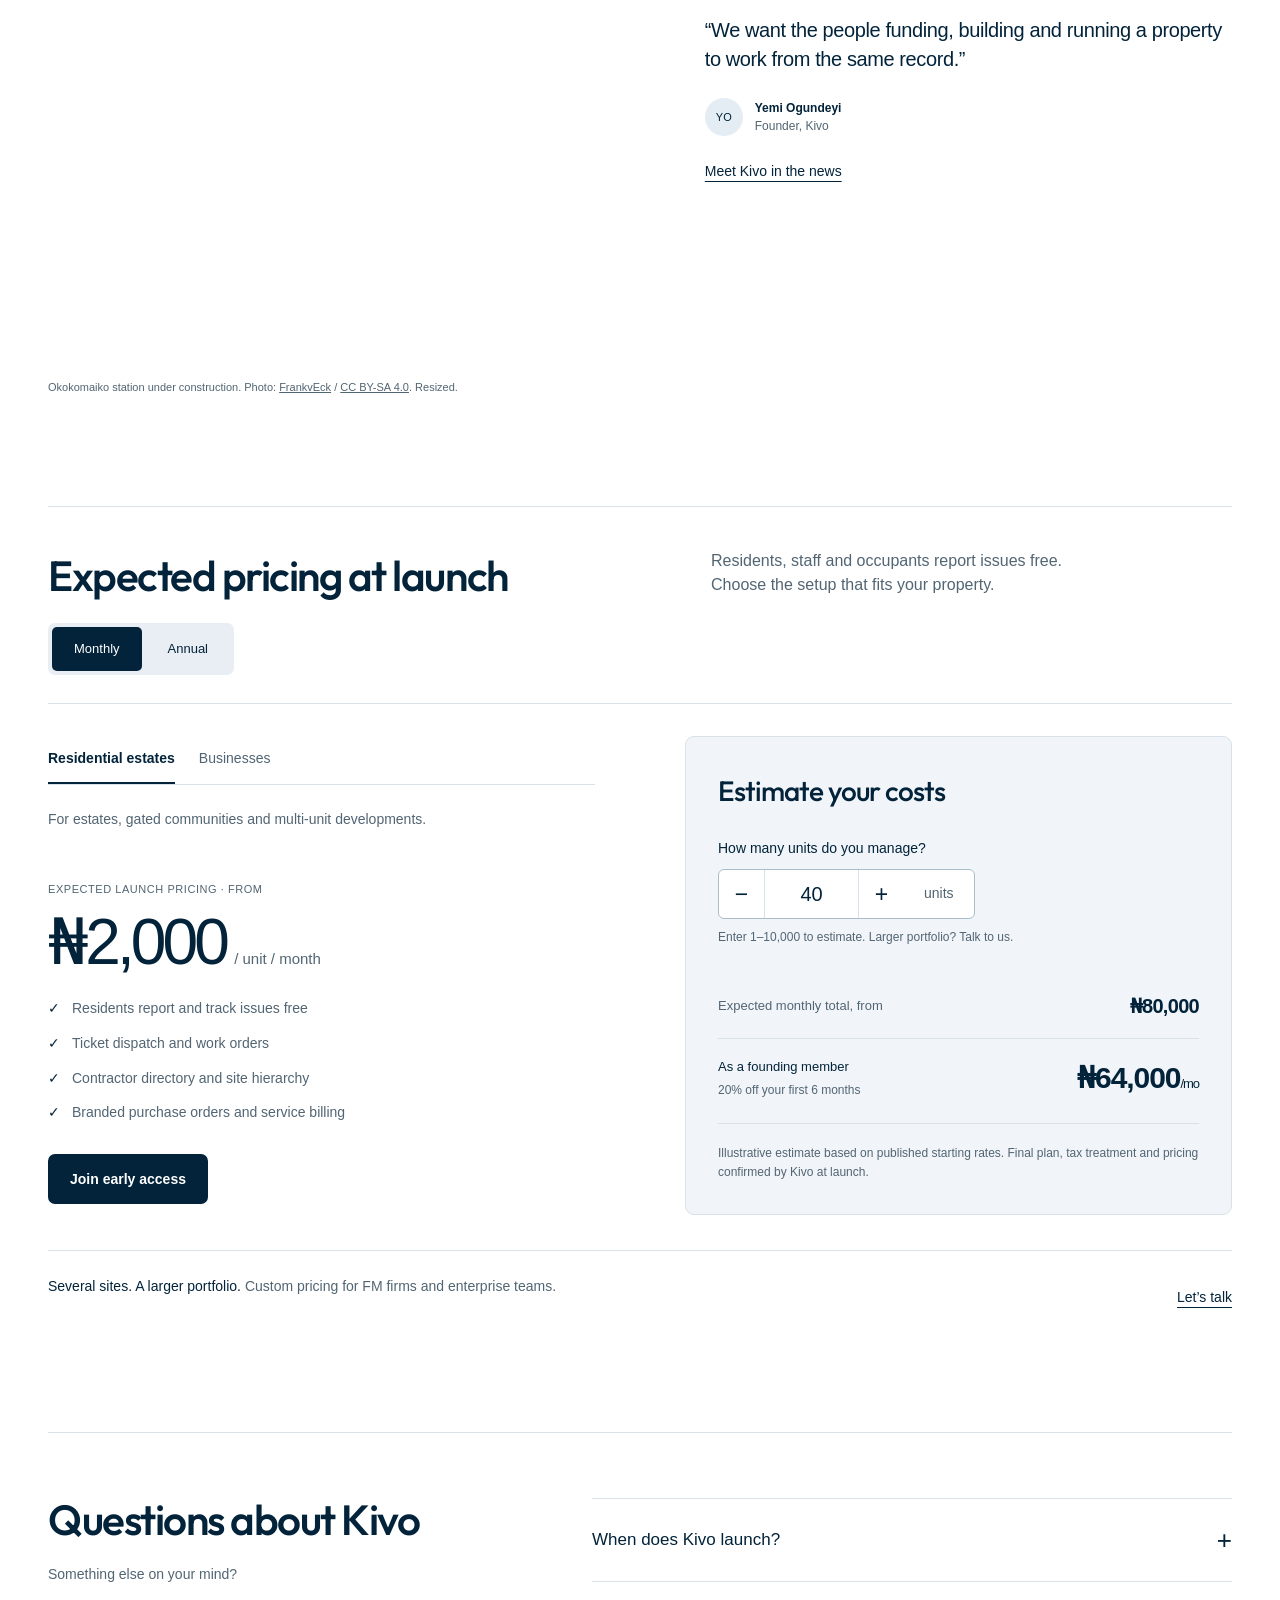
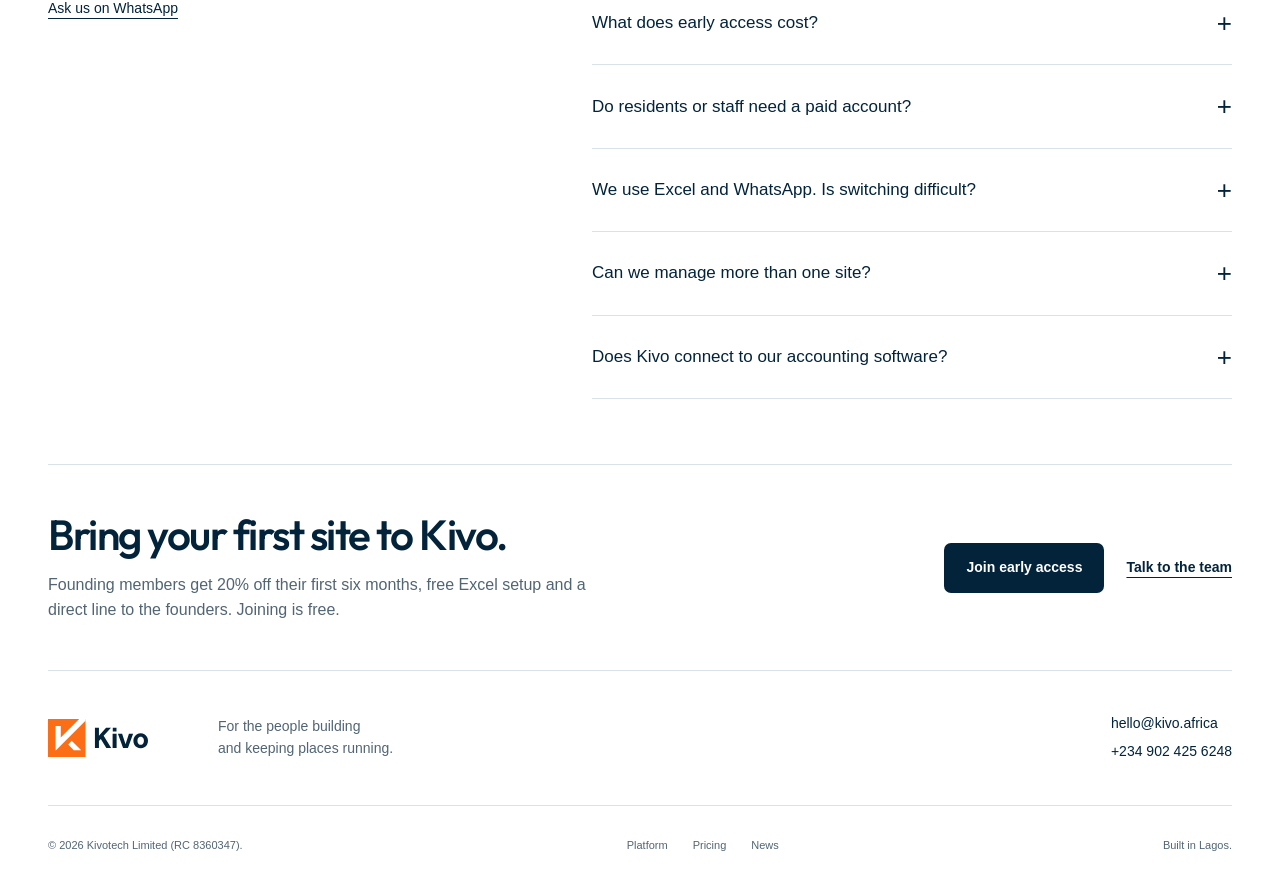
==== commit e78568d7: "Replace landing page with new Kivo site" ====
--- a/public/index.html
+++ b/public/index.html
@@ -1,230 +1,179 @@
-<!DOCTYPE html>
-<html lang="en">
+<!doctype html>
+<html lang="en-NG">
 <head>
-    <meta charset="UTF-8">
-    <meta name="viewport" content="width=device-width, initial-scale=1.0">
-    <title>Kivo - Coming Soon | Simplifying Maintenance & Procurement</title>
-    <link rel="stylesheet" href="css/styles.css">
-    <link href="https://cdnjs.cloudflare.com/ajax/libs/font-awesome/6.0.0/css/all.min.css" rel="stylesheet">
-    <link href="https://fonts.googleapis.com/css2?family=Inter:wght@300;400;500;600;700;800&display=swap" rel="stylesheet">
-    <link rel="shortcut icon" href="./img/logo-icon.svg" type="image/x-icon">
+  <meta charset="utf-8">
+  <meta name="viewport" content="width=device-width, initial-scale=1">
+  <meta name="color-scheme" content="light">
+  <meta name="theme-color" content="#02233A">
+  <meta name="robots" content="index,follow">
+  <meta http-equiv="Content-Security-Policy" content="default-src 'self'; script-src 'self'; style-src 'self'; img-src 'self' data:; font-src 'self'; object-src 'none'; base-uri 'none'; form-action 'none'">
+  <title>Kivo | Building Management from Construction to Maintenance</title>
+  <meta name="description" content="Kivo helps Nigerian developers, contractors and facilities teams manage building projects from procurement through handover and maintenance.">
+  <meta property="og:title" content="Kivo | Building Management from Construction to Maintenance">
+  <meta property="og:description" content="Manage building budgets, purchases, handover records and maintenance in one platform built in Lagos and priced in naira.">
+  <meta property="og:type" content="website">
+  <link rel="canonical" href="https://www.kivo.africa/">
+  <meta property="og:url" content="https://www.kivo.africa/">
+  <meta property="og:image" content="https://www.kivo.africa/assets/kivo-share.jpg">
+  <meta property="og:image:width" content="1200">
+  <meta property="og:image:height" content="630">
+  <meta property="og:image:alt" content="Kivo, from construction to maintenance">
+  <meta name="twitter:card" content="summary_large_image">
+  <link rel="icon" href="assets/kivo-icon.svg" type="image/svg+xml">
+  <link rel="stylesheet" href="home.css?v=20261113-3">
+  <link rel="stylesheet" href="recraft.css?v=20261124-3">
+  <script src="app.js?v=20261124-2" defer></script>
 </head>
-<body>
-    <!-- Theme Toggle -->
-    <!-- <div class="theme-toggle" id="themeToggle">
-        <i class="fas fa-sun" id="sunIcon"></i>
-        <i class="fas fa-moon" id="moonIcon"></i>
-    </div> -->
+<body class="kivo-home editorial-home">
+<a class="skip-link" href="#main">Skip to content</a>
+<header class="site-header">
+  <nav class="nav wrap" aria-label="Main navigation">
+    <a class="brand" href="#main" aria-label="Kivo home"><img src="assets/kivo-white.svg" alt="" width="104" height="39"></a>
+    <div class="nav-links" id="nav-links"><a href="#features">Platform</a><a href="#workspace">Product tour</a><a href="#pricing">Pricing</a><a href="news.html">News</a><a href="#questions">FAQs</a></div>
+    <button class="button button-light nav-cta" data-join>Join early access</button>
+    <button class="menu-button" aria-label="Open navigation" aria-expanded="false" aria-controls="nav-links"><span></span><span></span></button>
+  </nav>
+</header>
+<main id="main">
+  <section class="hero" aria-labelledby="hero-title">
+    <div class="wrap editorial-hero">
+      <p class="hero-category">Building management software</p>
+      <h1 id="hero-title">One record, from construction<br class="wide-break"> to maintenance.</h1>
+      <div class="hero-bottom-copy">
+        <p class="hero-description">Track costs and deliveries on site. At handover, pass on the asset records, warranties and supplier history the next team needs.</p>
+        <a class="editorial-link hero-tour" href="#workspace">Explore the product tour</a>
+      </div>
+      <nav class="capability-index" aria-label="Explore Kivo features">
+        <ul>
+          <li><a href="#budgets">Budgets</a></li>
+          <li><a href="#purchase-orders">Purchase orders</a></li>
+          <li><a href="#deliveries">Deliveries</a></li>
+          <li><a href="#stock">Stock and invoices</a></li>
+          <li><a href="#handover">Asset handover</a></li>
+          <li><a href="#maintenance">Maintenance</a></li>
+        </ul>
+      </nav>
+    </div>
+  </section>
 
-    <!-- Hero Section -->
-    <section class="hero">
-        <div class="hero-bg">
-            <div class="floating-elements">
-                <div class="floating-element"></div>
-                <div class="floating-element"></div>
-                <div class="floating-element"></div>
-                <div class="floating-element"></div>
-                <div class="floating-element"></div>
+  <section class="wrap situations-section" aria-labelledby="situations-heading">
+    <div class="situations-intro"><h2 id="situations-heading">Where Kivo helps</h2><p>For Nigerian developers, contractors, estate managers and facilities teams.</p></div>
+    <ul class="situation-list">
+      <li><a href="#product-panel" data-tour-jump="2"><strong>Less material arrives than you ordered.</strong><span>Compare the order with what the site received.</span></a></li>
+      <li><a href="#product-panel" data-tour-jump="4"><strong>A site is ready to hand over.</strong><span>Pass on the warranty, supplier and installer for each asset.</span></a></li>
+      <li><a href="#product-panel" data-tour-jump="5"><strong>A generator fails after handover.</strong><span>Find out who installed it and whether it’s still under warranty.</span></a></li>
+    </ul>
+    <figure class="handover-photo">
+      <img src="assets/site-handover.webp" srcset="assets/site-handover-small.webp 640w, assets/site-handover.webp 1200w" sizes="(max-width: 620px) calc(100vw - 36px), (max-width: 1400px) 43vw, 580px" alt="Two site professionals review a residential handover in a concrete corridor facing a courtyard" width="1200" height="900" decoding="async">
+      <figcaption>Illustration of a residential site at handover</figcaption>
+    </figure>
+  </section>
+
+  <section class="wrap catalogue-section" id="features" aria-labelledby="platform-title">
+    <div class="catalogue-heading"><h2 id="platform-title">What you can manage</h2><p>Explore sample records from the same building.</p></div>
+    <ul class="record-catalogue">
+      <li id="budgets"><a href="#product-panel" data-tour-jump="0"><span class="catalogue-sample">₦480m <small>allocated</small></span><span class="catalogue-name">Project budgets</span><span class="catalogue-description">See what’s spent and what’s left.</span></a></li>
+      <li id="purchase-orders"><a href="#product-panel" data-tour-jump="1"><span class="catalogue-sample">PO-2041</span><span class="catalogue-name">Purchase orders</span><span class="catalogue-description">Record the supplier, quantities and agreed prices.</span></a></li>
+      <li id="deliveries"><a href="#product-panel" data-tour-jump="2"><span class="catalogue-sample">420 <small>of 500 bags</small></span><span class="catalogue-name">Goods received</span><span class="catalogue-description">Spot a short delivery before paying.</span></a></li>
+      <li id="stock"><a href="#product-panel" data-tour-jump="3"><span class="catalogue-sample">₦4.032m <small>matched</small></span><span class="catalogue-name">Stock and invoices</span><span class="catalogue-description">Match the invoice to what arrived on site.</span></a></li>
+      <li id="handover"><a href="#product-panel" data-tour-jump="4"><span class="catalogue-sample">60 kVA <small>generator</small></span><span class="catalogue-name">Asset handover</span><span class="catalogue-description">Keep the installer and warranty with the equipment.</span></a></li>
+      <li id="maintenance"><a href="#product-panel" data-tour-jump="5"><span class="catalogue-sample">TK-1042</span><span class="catalogue-name">Maintenance tickets</span><span class="catalogue-description">Assign the job and record the repair.</span></a></li>
+    </ul>
+  </section>
+
+  <section class="wrap approach-section" id="how-it-works" aria-labelledby="approach-heading">
+    <div><h2 id="approach-heading">The building changes hands. Its records go with it.</h2><p>The people running a building need details from the people who built it. Kivo carries those records through handover so facilities teams can find them when something needs fixing.</p></div>
+    <ol class="approach-list">
+      <li><h3>Build</h3><p>Connect purchases and deliveries to the project budget.</p></li>
+      <li><h3>Hand over</h3><p>Record which equipment went in, who installed it and when its warranty ends.</p></li>
+      <li><h3>Maintain</h3><p>Use the asset record to assign a repair and keep the work in its service history.</p></li>
+    </ol>
+  </section>
+
+  <section class="product-section" id="workspace" aria-labelledby="workspace-heading"><div class="wrap">
+    <div class="product-intro"><div><h2 id="workspace-heading">Follow Palmview Terrace.</h2></div><p>Work through a sample project from its first budget to a generator repair two years after handover.</p></div>
+    <div class="demo-context"><span class="site-monogram" aria-hidden="true">P</span><div><strong>Palmview Terrace</strong><span>12 homes · Lekki, Lagos</span></div><span class="sample-badge">SAMPLE PROJECT</span></div>
+      <div class="workspace-window">
+        <div class="workspace-body">
+          <aside class="workspace-sidebar" aria-label="Sample workspace">
+            <div class="workspace-identity">
+              <img src="assets/kivo-icon.svg" alt="" width="32" height="32">
+              <div><strong>Palmview Homes</strong><small>Lekki, Lagos</small></div>
             </div>
+            <div class="journey-tabs" role="tablist" aria-label="Product tour steps" aria-orientation="vertical">
+              <button id="journey-tab-1" role="tab" aria-selected="true" aria-controls="product-panel" data-step="0"><span>01</span><span class="journey-tab-label">Budget</span></button>
+              <button id="journey-tab-2" role="tab" aria-selected="false" aria-controls="product-panel" data-step="1" tabindex="-1"><span>02</span><span class="journey-tab-label">Purchase order</span></button>
+              <button id="journey-tab-3" role="tab" aria-selected="false" aria-controls="product-panel" data-step="2" tabindex="-1"><span>03</span><span class="journey-tab-label">Goods received</span></button>
+              <button id="journey-tab-4" role="tab" aria-selected="false" aria-controls="product-panel" data-step="3" tabindex="-1"><span>04</span><span class="journey-tab-label">Stock &amp; invoice</span></button>
+              <button id="journey-tab-5" role="tab" aria-selected="false" aria-controls="product-panel" data-step="4" tabindex="-1"><span>05</span><span class="journey-tab-label">Handover</span></button>
+              <button id="journey-tab-6" role="tab" aria-selected="false" aria-controls="product-panel" data-step="5" tabindex="-1"><span>06</span><span class="journey-tab-label">Maintenance ticket</span></button>
+              <button id="journey-tab-7" role="tab" aria-selected="false" aria-controls="product-panel" data-step="6" tabindex="-1"><span>07</span><span class="journey-tab-label">Repair history</span></button>
+            </div>
+          </aside>
+          <div class="workspace-main">
+            <div id="product-panel" role="tabpanel" aria-labelledby="journey-tab-1" tabindex="0">
+              <p class="eyebrow">BUILD / PALMVIEW TERRACE</p>
+              <h3>Project budget</h3>
+              <p>See where the money is going across the 12-home project.</p>
+              <noscript><p>Enable JavaScript to explore all seven steps.</p></noscript>
+            </div>
+            <div class="journey-controls">
+              <button id="journey-back" class="journey-button" disabled> Back</button>
+              <p id="journey-progress" role="status">Step 1 of 7</p>
+              <button id="journey-next" class="journey-button journey-next">Next </button>
+            </div>
+          </div>
         </div>
-        
-        <div class="container">
-            <div class="hero-content">
-                <div class="logo-section">
-                    <div class="logo">
-                        <img src="./img/Logo-complete.svg" alt="Kivo Logo" class="logo-img">
-                    </div>
-                    <div class="coming-soon-badge">Coming Soon</div>
-                </div>
+        <div class="workspace-foot">
+          <span>Sample data · No real tickets or orders</span>
+          <button class="reset-button" id="reset-demo">Restart tour </button>
+        </div>
+      </div>
+</div></section>
 
-                <h1 class="hero-title">
-                    <span class="highlight">Simplifying</span> Maintenance & Procurement
-                </h1>
+  <section class="field-section wrap section-pad" aria-labelledby="pilot-heading">
+    <figure class="field-photo"><img src="assets/okokomaiko-lagos.jpg" alt="Concrete structure of Okokomaiko station under construction beside a Lagos road" width="960" height="720" loading="lazy" decoding="async"><figcaption>Okokomaiko station under construction. Photo: <a href="https://commons.wikimedia.org/wiki/File:Metro-station-Okokomaiko-Lagos-Nigeria_IMG_6014.jpg">FrankvEck</a> / <a href="https://creativecommons.org/licenses/by-sa/4.0/">CC BY-SA 4.0</a>. Resized.</figcaption></figure>
+    <div class="field-copy"><h2 id="pilot-heading">Built and piloted in Lagos.</h2><p>Kivo is piloting with facilities teams across Lagos and rolling out features in stages.</p><blockquote cite="https://techpoint.africa/brandpress/lagos-startup-kivo-develops-all-in-one-building-management-app-for-construction-and-maintenance/"><p>“We want the people funding, building and running a property to work from the same record.”</p><footer><span class="founder-monogram" aria-hidden="true">YO</span><span><strong>Yemi Ogundeyi</strong><br>Founder, Kivo</span></footer></blockquote><a class="underlined-link" href="news.html">Meet Kivo in the news </a></div>
+  </section>
 
-                <p class="hero-subtitle">
-                    We're creating a modern Computerized Maintenance Management System (CMMS) that integrates 
-                    asset management with procurement solutions, giving your team control over operations, 
-                    suppliers, and spending.
-                </p>
+  <section class="pricing-section section-pad wrap" id="pricing" aria-labelledby="pricing-heading">
+    <div class="pricing-intro"><div><h2 id="pricing-heading">Expected pricing at launch</h2></div><p>Residents, staff and occupants report issues free. Choose the setup that fits your property.</p></div>
+    <div class="billing-controls" role="group" aria-label="Billing period">
+      <button type="button" data-billing="monthly" aria-pressed="true">Monthly</button>
+      <button type="button" data-billing="annual" aria-pressed="false">Annual</button>
+    </div>
+    <div class="pricing-layout">
+      <div class="pricing-choice"><div class="pricing-tabs" role="tablist" aria-label="Pricing audience"><button id="price-estates" role="tab" aria-selected="true" aria-controls="price-panel" data-plan="estates">Residential estates</button><button id="price-business" role="tab" aria-selected="false" aria-controls="price-panel" tabindex="-1" data-plan="business">Businesses</button></div><div id="price-panel" role="tabpanel" aria-labelledby="price-estates"><p class="price-context" id="price-context">For estates, gated communities and multi-unit developments.</p><p class="price-from">EXPECTED LAUNCH PRICING · FROM</p><p class="price-amount"><span id="unit-price">₦2,000</span><span id="price-unit"> / unit / month</span></p><p class="monthly-equivalent" id="monthly-equivalent" hidden></p><ul class="price-features" id="price-features"><li>Residents report and track issues free</li><li>Ticket dispatch and work orders</li><li>Contractor directory and site hierarchy</li><li>Branded purchase orders and service billing</li></ul><button class="button button-dark" data-join>Join early access</button></div></div>
+      <div class="estimate"><h3>Estimate your costs</h3><label class="quantity-label" for="quantity" id="quantity-label">How many units do you manage?</label><div class="quantity-control"><button id="decrease" aria-label="Decrease quantity">−</button><input id="quantity" type="number" inputmode="numeric" min="1" max="10000" step="1" value="40" aria-describedby="quantity-help"><button id="increase" aria-label="Increase quantity">+</button><span id="quantity-unit">units</span></div><p class="quantity-help" id="quantity-help">Enter 1–10,000 to estimate. Larger portfolio? Talk to us.</p><div class="estimate-lines" aria-live="polite" aria-atomic="true"><div><span id="estimate-period">Expected monthly total, from</span><strong id="base-total">₦80,000</strong></div><div class="founder-total"><span>As a founding member<small>20% off your first 6 months</small></span><strong id="discount-total">₦64,000<span>/mo</span></strong></div></div><p class="estimate-note">Illustrative estimate based on published starting rates. Final plan, tax treatment and pricing confirmed by Kivo at launch.</p></div>
+    </div>
+    <div class="enterprise-line"><p><strong>Several sites. A larger portfolio.</strong> Custom pricing for FM firms and enterprise teams.</p><a href="https://wa.me/2349024256248" target="_blank" rel="noopener noreferrer">Let’s talk </a></div>
+  </section>
 
-                <!--cta-section with clean features -->
-<div class="cta-section">
-    <div class="form-header">
-        <p>Get early access and updates on our solutions</p>
-    </div>
+  <section class="faq-section section-pad wrap" id="questions" aria-labelledby="faq-heading"><div><h2 id="faq-heading">Questions about Kivo</h2><p>Something else on your mind?</p><a class="underlined-link" href="https://wa.me/2349024256248" target="_blank" rel="noopener noreferrer">Ask us on WhatsApp </a></div><div class="faq-list">
+    <details><summary>When does Kivo launch?<span aria-hidden="true">+</span></summary><p>Kivo is launching on 1 January 2027. Early access members are first in line. The team is currently piloting with facility teams in Lagos.</p></details>
+    <details><summary>What does early access cost?<span aria-hidden="true">+</span></summary><p>Nothing. Joining is free, with no payment required today. Founding members receive 20% off their first six months when Kivo launches, plus free Excel data setup.</p></details>
+    <details><summary>Do residents or staff need a paid account?<span aria-hidden="true">+</span></summary><p>No. Residents, staff and occupants can log and track requests free. Estate plans start from a per-unit rate; commercial plans charge for the users who manage the work.</p></details>
+    <details><summary>We use Excel and WhatsApp. Is switching difficult?<span aria-hidden="true">+</span></summary><p>Founding members get free setup. Share your existing sites, assets and contractors in Excel and Kivo’s team will import them. You’ll have a direct WhatsApp line to the founders for support.</p></details>
+    <details><summary>Can we manage more than one site?<span aria-hidden="true">+</span></summary><p>Yes. Kivo organises sites, buildings and floors in one hierarchy, with tickets, assets and contractors connected to their locations. FM firms and larger portfolios can discuss enterprise pricing with the team.</p></details>
+    <details><summary>Does Kivo connect to our accounting software?<span aria-hidden="true">+</span></summary><p>Integrations with Sage, QuickBooks, Xero and Microsoft Dynamics are on the 2027 roadmap. They are not part of the initial launch.</p></details>
+  </div></section>
 
-    <form id="sib-form" 
-          method="POST" 
-          action="https://dd804b37.sibforms.com/serve/[base64]" 
-          data-type="subscription" 
-          class="email-form" 
-          target="sibTarget">
-        
-        <div class="form-group">
-            <label for="EMAIL">Enter your email address</label>
-            <div class="input-group">
-                <input type="email" 
-                       id="EMAIL" 
-                       name="EMAIL" 
-                       placeholder="your.email@example.com" 
-                       required 
-                       autocomplete="email" />
-                <button type="submit" id="submitBtn">
-                    <i class="fas fa-bell"></i>
-                    Subscribe
-                </button>
-            </div>
-        </div>
+  <section class="wrap editorial-close" id="founding" aria-labelledby="founding-heading">
+    <div><h2 id="founding-heading">Bring your first site to Kivo.</h2><p>Founding members get 20% off their first six months, free Excel setup and a direct line to the founders. Joining is free.</p></div>
+    <div class="closing-actions"><button class="button button-dark" data-join>Join early access</button><a class="editorial-link" href="https://wa.me/2349024256248" target="_blank" rel="noopener noreferrer">Talk to the team</a></div>
+  </section>
+</main>
+<footer class="site-footer"><div class="wrap"><div class="footer-top"><a href="#" class="brand" aria-label="Kivo home"><img src="assets/kivo-complete.svg" alt="" width="104" height="39"></a><p>For the people building<br>and keeping places running.</p><div><a href="mailto:hello@kivo.africa">hello@kivo.africa </a><a href="tel:+2349024256248">+234 902 425 6248</a></div></div><div class="footer-bottom"><span>© 2026 Kivotech Limited (RC 8360347).</span><div><a href="#features">Platform</a><a href="#pricing">Pricing</a><a href="news.html">News</a></div><span>Built in Lagos.</span></div></div></footer>
 
-        <div class="checkbox-group">
-            <input type="checkbox" id="OPT_IN" name="OPT_IN" value="1" />
-            <label for="OPT_IN">I agree to receive newsletters and accept the data privacy statement.</label>
-        </div>
+<dialog id="join-dialog" class="dialog" aria-labelledby="join-title">
+  <button class="dialog-close" aria-label="Close early access" data-close>×</button>
+  <p class="eyebrow">READY FOR 1 JANUARY 2027</p>
+  <h2 id="join-title">Join early access</h2>
+  <p class="dialog-intro">20% off your first six months, free Excel setup and a direct line to the founders.</p>
+  <p class="join-handoff">Book a demo with the team, or message Kivo on WhatsApp to join early access.</p>
+  <div class="dialog-actions"><a class="button button-light" href="https://zoho183.zohobookings.eu/273883000000035071" target="_blank" rel="noopener noreferrer">Book a demo </a></div>
+  <p class="official-join"><a href="https://wa.me/2349024256248?text=Hi%20Kivo%2C%20I%27d%20like%20to%20join%20early%20access." target="_blank" rel="noopener noreferrer">Join early access via WhatsApp </a></p>
+</dialog>
 
-        <div class="form-note">
-            We use Brevo as our marketing platform. By submitting this form you agree that your personal data will be transferred to Brevo for processing in accordance with 
-            <a href="https://www.brevo.com/en/legal/privacypolicy/" target="_blank" rel="noopener">Brevo's Privacy Policy</a>.
-        </div>
-
-        <!-- Anti-spam and locale -->
-        <input type="text" name="email_address_check" value="" class="input--hidden">
-        <input type="hidden" name="locale" value="en">
-    </form>
-    
-    <iframe name="sibTarget" id="sibTarget" style="display:none;" title="Form submission response"></iframe>
-</div>
-
-                <!-- Stats Counter -->
-                <div class="stats-preview">
-                    <div class="stat-item">
-                        <div class="stat-number" data-target="99.9">0</div>
-                        <div class="stat-label">Uptime Promise</div>
-                    </div>
-                    <div class="stat-divider"></div>
-                    <div class="stat-item">
-                        <div class="stat-number" data-target="24">0</div>
-                        <div class="stat-label">Support Hours</div>
-                    </div>
-                </div>
-            </div>
-        </div>
-    </section>
-
-    <!-- Features Section -->
-    <section class="features">
-        <div class="container">
-            <h2 class="section-title">What You Can Expect</h2>
-            
-            <div class="features-grid">
-                <div class="feature-card">
-                    <div class="feature-icon">
-                        <i class="fas fa-tachometer-alt"></i>
-                    </div>
-                    <h3>User-friendly Dashboard</h3>
-                    <p>Manage work orders and scheduling effortlessly with an intuitive interface designed for efficiency.</p>
-                </div>
-
-                <div class="feature-card">
-                    <div class="feature-icon">
-                        <i class="fas fa-industry"></i>
-                    </div>
-                    <h3>Real-Time Asset Tracking</h3>
-                    <p>Access maintenance history and track assets in real time with comprehensive monitoring tools.</p>
-                </div>
-
-                <div class="feature-card">
-                    <div class="feature-icon">
-                        <i class="fas fa-mobile-alt"></i>
-                    </div>
-                    <h3>Mobile-Friendly Experience</h3>
-                    <p>Perfect for teams on the go with responsive design and mobile optimization.</p>
-                </div>
-
-                <div class="feature-card">
-                    <div class="feature-icon">
-                        <i class="fas fa-chart-line"></i>
-                    </div>
-                    <h3>Insights & Reports</h3>
-                    <p>Access data-driven insights that empower smarter decision-making and operational excellence.</p>
-                </div>
-            </div>
-        </div>
-    </section>
-
-    <!-- Procurement Section -->
-    <section class="procurement">
-        <div class="container">
-            <h2 class="section-title">Integrated Procurement Solutions</h2>
-            
-            <div class="procurement-grid">
-                <div class="procurement-item">
-                    <div class="item-icon">
-                        <i class="fas fa-file-invoice"></i>
-                    </div>
-                    <div class="item-content">
-                        <h4>Purchase Requests</h4>
-                        <p>Raise and approve Purchase Requests (PRs) with streamlined workflow management</p>
-                    </div>
-                </div>
-
-                <div class="procurement-item">
-                    <div class="item-icon">
-                        <i class="fas fa-shopping-cart"></i>
-                    </div>
-                    <div class="item-content">
-                        <h4>Purchase Orders</h4>
-                        <p>Generate Purchase Orders (POs) directly from the system for seamless procurement</p>
-                    </div>
-                </div>
-
-                <div class="procurement-item">
-                    <div class="item-icon">
-                        <i class="fas fa-handshake"></i>
-                    </div>
-                    <div class="item-content">
-                        <h4>Supplier Management</h4>
-                        <p>Manage suppliers and contracts with comprehensive vendor relationship tools</p>
-                    </div>
-                </div>
-
-                <div class="procurement-item">
-                    <div class="item-icon">
-                        <i class="fas fa-dollar-sign"></i>
-                    </div>
-                    <div class="item-content">
-                        <h4>Cost Control</h4>
-                        <p>Track costs and enhance budget control with advanced financial monitoring</p>
-                    </div>
-                </div>
-            </div>
-        </div>
-    </section>
-
-    <!-- Footer -->
-    <footer class="footer">
-        <div class="container">
-            <div class="footer-content">
-                <div class="footer-logo">
-                    <i></i>
-                    <span>Kivo</span>
-                </div>
-                <p>&copy; 2025 Kivo. All rights reserved. Simplifying Maintenance & Procurement.</p>
-            </div>
-        </div>
-    </footer>
-
-    <!-- Success Modal -->
-    <div class="modal" id="successModal">
-        <div class="modal-content">
-            <div class="modal-header">
-                <i class="fas fa-check-circle"></i>
-                <h3>Thank You!</h3>
-            </div>
-            <p>You've successfully signed up for early access. We'll keep you updated on our progress!</p>
-            <button class="modal-close" id="modalClose">Got it!</button>
-        </div>
-    </div>
-
-    <script src="./js/script.js"></script>
 </body>
-</html>+</html>
--- a/public/home.css
+++ b/public/home.css
@@ -0,0 +1,49 @@
+/* Kivo's fixed marketing palette: intentional in either OS colour scheme.
+   Direction and source roles: ../REVAMP-2026-11-13.md. */
+:root{--navy:#02233a;--orange:#fc6e16;--paper:#f8fafc;--ice:#f1f5f9;--white:#fff;--ink:#02233a;--muted:#526573;--line:#d8e2e8;--on-dark:#bacbd7;--orange-ink:#a33c00;--ease:cubic-bezier(.16,1,.3,1);font-family:"Helvetica Neue",Helvetica,Arial,sans-serif;color-scheme:light}
+*{box-sizing:border-box}html{scroll-behavior:smooth}body{margin:0;background:var(--paper);color:var(--ink);font-size:16px;line-height:1.55;-webkit-font-smoothing:antialiased}body:has(dialog[open]){overflow:hidden}button,input{font:inherit}button,a,summary{-webkit-tap-highlight-color:transparent;touch-action:manipulation}button{cursor:pointer;color:inherit;border:0}button:disabled{cursor:not-allowed;opacity:.4}a{color:inherit;text-decoration:none}p,h1,h2,h3,figure{margin:0}h1,h2,h3{text-wrap:balance}p{text-wrap:pretty}img{display:block;max-width:100%}a,button,summary{transition:background .18s,color .18s,border-color .18s,transform .18s}button:focus-visible,a:focus-visible,summary:focus-visible,input:focus-visible,[tabindex]:focus-visible{outline:3px solid var(--orange-ink);outline-offset:5px}.hero :focus-visible,.site-header :focus-visible,.closing-section :focus-visible,.site-footer :focus-visible{outline-color:var(--orange)}::selection{background:var(--orange);color:var(--navy)}[hidden]{display:none!important}.wrap{width:min(1280px,calc(100% - 96px));margin-inline:auto}.section-pad{padding-block:112px}main[id],section[id],div[id="how-it-works"]{scroll-margin-top:100px}.eyebrow{font-size:12px;letter-spacing:.08em;font-weight:600;line-height:1.5}.section-index{color:var(--orange-ink);margin-right:12px}h2{font-size:clamp(36px,4vw,58px);font-weight:500;line-height:1.05;letter-spacing:-.045em}.skip-link{position:fixed;top:-100px;left:20px;z-index:100;background:var(--orange);padding:12px 20px}.skip-link:focus{top:10px}.button{display:inline-flex;align-items:center;justify-content:center;gap:30px;min-height:50px;padding:14px 22px;border-radius:7px;font-size:14px;font-weight:600;line-height:1.2;white-space:nowrap}.button>span{font-size:21px;font-weight:400;line-height:1}.button-light{color:var(--navy);background:var(--orange)}.button-light:hover{background:#ff8740;transform:translateY(-2px)}.button-dark{color:var(--white);background:var(--navy)}.button-dark:hover{background:#064567;transform:translateY(-2px)}.text-link{display:inline-flex;align-items:center;justify-content:center;gap:12px;min-height:48px;font-size:14px}.text-link:hover,.underlined-link:hover{text-decoration:underline;text-underline-offset:5px}.underlined-link{display:inline-flex;align-items:center;gap:20px;min-height:48px;font-size:14px;font-weight:500;text-decoration:underline;text-underline-offset:5px}.signal{width:6px;height:6px;display:inline-block;flex-shrink:0;border-radius:50%;background:var(--orange)}
+/* A full-width, quiet header gives the architecture room. */
+.site-header{position:fixed;top:0;left:0;right:0;z-index:20;background:rgb(2 35 58 / .96);border-bottom:1px solid #ffffff1c;backdrop-filter:blur(16px)}.nav{min-height:84px;display:flex;align-items:center;gap:30px;color:var(--white)}.brand{display:inline-flex;flex-shrink:0}.brand img{width:100px;height:auto}.nav-links{margin-left:auto;display:flex;align-items:center;gap:28px;font-size:13px}.nav-links a{padding-block:14px;color:#d9e4ec}.nav-links a:hover{color:var(--white);text-decoration:underline;text-underline-offset:7px}.nav-cta{min-height:44px;font-size:13px;padding:12px 17px;gap:24px;margin-left:18px}.menu-button{display:none;background:none;width:44px;height:44px;padding:10px;color:var(--white)}.menu-button span{display:block;height:1.5px;background:currentColor;margin:7px 0;transition:transform .2s}.menu-button[aria-expanded=true] span:first-child{transform:translateY(4.25px) rotate(45deg)}.menu-button[aria-expanded=true] span:last-child{transform:translateY(-4.25px) rotate(-45deg)}
+/* One coherent physical-to-digital scene, with a separate readable record. */
+.hero{background:var(--navy);color:var(--white);padding-top:84px;overflow:clip}.hero-layout{display:grid;grid-template-columns:1fr 1.18fr;gap:0;align-items:center;min-height:690px;padding-block:74px 62px}.hero-copy{position:relative;z-index:1}.launch-note{display:inline-flex;gap:10px;align-items:center;font-size:13px;color:var(--on-dark);min-height:30px}.launch-note>span:last-child{margin-left:12px;color:var(--orange)}.hero h1{font-size:clamp(58px,6.1vw,88px);font-weight:500;line-height:1.01;letter-spacing:-.056em;margin:26px 0}.hero-description{font-size:17px;line-height:1.65;color:var(--on-dark);max-width:390px}.hero-actions{display:flex;align-items:center;gap:26px;margin-top:30px}.play-icon{width:23px;height:23px;border:1px solid #b7ccda77;border-radius:50%;display:grid;place-items:center;font-size:9px;padding-left:1px}.hero-fine{font-size:12px;color:var(--on-dark);margin-top:23px}.hero-world{min-width:0;position:relative;padding-top:25px}.building-figure{position:relative;margin-inline:-52px -48px}.building-figure img{width:100%;height:auto;aspect-ratio:3/2;object-fit:cover;mask-image:linear-gradient(90deg,transparent 0%,#000 9%,#000 94%,transparent 100%)}.building-figure figcaption{display:flex;justify-content:space-between;gap:20px;padding:0 48px 16px 52px;font-size:10px;letter-spacing:.06em;color:var(--on-dark)}.building-figure figcaption span{letter-spacing:0}.scene-record{display:flex;align-items:center;gap:15px;position:relative;margin:0 0 22px 18px;padding:17px 20px;border:1px solid #ffffff30;border-radius:8px;background:#0a2d43;box-shadow:0 10px 24px #00132022}.scene-record>div{display:grid;gap:2px;min-width:0}.record-icon{display:grid;place-items:center;width:36px;height:39px;background:#ffffff0a;border:1px solid #ffffff27;border-radius:6px;color:var(--orange);font-size:23px;flex-shrink:0}.record-label{font-size:10px;letter-spacing:.055em;color:var(--on-dark)}.scene-record strong{font-size:15px;font-weight:500}.scene-record #scene-detail{font-size:12px;color:var(--on-dark)}.record-state{margin-left:auto;align-self:flex-start;color:var(--orange);font-size:11px;white-space:nowrap}.scene-tabs{display:grid;grid-template-columns:repeat(3,1fr);margin-left:18px}.scene-tabs button{display:flex;align-items:center;gap:10px;background:none;color:var(--on-dark);min-height:48px;border-top:1px solid #ffffff28;font-size:14px;padding:12px 10px 12px 0;text-align:left;position:relative}.scene-tabs button>span:first-child{font-size:11px;opacity:.7}.scene-tabs button>span:last-child{margin-left:auto;opacity:0;transform:translate(-3px,3px)}.scene-tabs button[aria-selected=true]{color:var(--white);border-top-color:var(--orange)}.scene-tabs button[aria-selected=true]>span:last-child{opacity:1;transform:none;color:var(--orange)}.scene-tabs button:hover{color:var(--white)}.scene-summary{color:var(--on-dark);font-size:12px;margin:4px 0 0 18px;min-height:38px}.hero-bottom{border-top:1px solid #ffffff26;padding-block:22px;display:flex;align-items:center;justify-content:space-between;gap:20px;color:var(--on-dark);font-size:12px}.hero-bottom a{display:flex;gap:32px;align-items:center;min-height:30px;color:var(--white)}.hero-bottom a span{color:var(--orange);font-size:20px}.press-strip{border-bottom:1px solid var(--line);background:var(--white)}.press-inner{display:flex;align-items:center;justify-content:space-between;gap:30px;padding-block:30px}.press-inner>p{font-size:10px;letter-spacing:.1em;color:var(--muted)}.press-inner>a:not(.press-more){font-size:25px;font-weight:700;letter-spacing:-1px}.press-inner>a:nth-of-type(2){font-family:Georgia,serif;font-weight:700;letter-spacing:-.9px}.press-inner>a:nth-of-type(3){font-size:22px;line-height:1}.press-inner>a:nth-of-type(3) span{display:block;font-size:10px;text-align:right;letter-spacing:2px;margin-top:3px}.press-more{font-size:12px;display:flex;gap:20px;align-items:center}.press-inner a:hover{opacity:.65}
+/* Narrative and a connected sequence instead of a stack of feature cards. */
+.section-lead{display:grid;grid-template-columns:.6fr 1.4fr;gap:36px}.section-lead>.eyebrow{padding-top:8px}.section-lead>div>p{max-width:650px;font-size:18px;color:var(--muted);margin-top:24px}.lifecycle-rail{display:grid;grid-template-columns:repeat(3,1fr);margin-top:64px}.lifecycle-rail>a{padding:22px 30px 0 0;border-top:1px solid var(--line);display:flex;flex-direction:column}.lifecycle-rail>a+a{padding-left:30px;border-left:1px solid var(--line)}.rail-top{display:flex;justify-content:space-between;color:var(--orange-ink);font-size:12px}.rail-top>span{font-size:24px;line-height:1;color:var(--muted)}.lifecycle-rail h3{font-size:25px;font-weight:500;letter-spacing:-.035em;margin-top:30px}.lifecycle-rail p{font-size:15px;color:var(--muted);margin-top:12px;max-width:320px}.rail-bottom{display:block;font-size:10px;letter-spacing:.04em;color:var(--muted);margin-top:auto;padding-top:30px}.lifecycle-rail>a:hover{border-top-color:var(--orange)}.lifecycle-rail>a:hover .rail-top>span{color:var(--orange-ink);transform:translate(2px,-2px)}
+/* The walkthrough is a focal workspace, never a miniaturised desktop. */
+.product-section{background:var(--ice);padding:80px 0 88px;border-block:1px solid var(--line)}.product-intro{display:grid;grid-template-columns:1.2fr 1fr;gap:60px;align-items:end;margin-bottom:40px}.product-intro h2{margin-top:18px}.product-intro>p{font-size:16px;color:var(--muted);max-width:420px;justify-self:end}.demo-context{display:flex;align-items:center;gap:12px;padding:18px 0}.site-monogram{width:38px;height:38px;display:grid;place-items:center;background:var(--navy);color:var(--white);border-radius:6px;font-size:18px}.demo-context>div{display:grid}.demo-context strong{font-size:14px;font-weight:600}.demo-context>div>span{font-size:12px;color:var(--muted)}.sample-badge{font-size:10px;letter-spacing:.06em;margin-left:auto;color:var(--muted)}.workspace-window{border:1px solid #c9d6df;border-radius:12px;overflow:hidden;background:var(--white);box-shadow:0 20px 50px -28px #02233a55}.window-chrome{display:flex;justify-content:space-between;align-items:center;padding:0 22px;height:40px;border-bottom:1px solid var(--line);font-size:11px;color:var(--muted);background:#e8eef3}.window-dots{display:flex;gap:5px;width:65px}.window-dots i{width:6px;height:6px;border-radius:50%;background:#9aafbe}.chrome-sample{font-size:10px;letter-spacing:.1em}.workspace-body{display:grid;grid-template-columns:225px minmax(0,1fr)}.workspace-sidebar{background:var(--navy);padding:28px 16px;color:var(--white)}.workspace-identity{display:flex;align-items:center;gap:10px;margin:0 6px 28px}.workspace-identity img{width:30px;height:30px;border-radius:4px}.workspace-identity strong,.workspace-identity small{display:block;font-size:12px}.workspace-identity small{font-size:11px;color:var(--on-dark);margin-top:2px}.journey-tabs{display:grid;gap:5px}.journey-tabs button{background:none;border-radius:5px;color:var(--on-dark);display:flex;gap:13px;text-align:left;align-items:center;min-height:46px;padding:10px 11px;font-size:12px}.journey-tabs button>span:first-child{font-size:10px;color:var(--on-dark)}.journey-tabs button[aria-selected=true]{background:#ffffff14;color:var(--white);box-shadow:inset 2px 0 var(--orange)}.journey-tabs button[aria-selected=true]>span:first-child{color:var(--orange)}.journey-tabs button:hover{background:#ffffff14}.workspace-main{min-width:0;display:flex;flex-direction:column}#product-panel{padding:32px 38px 22px;min-height:410px;touch-action:pan-y}#product-panel{scroll-margin-top:88px}#product-panel:focus-visible{outline-offset:-5px}#product-panel>.eyebrow{font-size:10px;color:var(--muted);text-transform:uppercase;letter-spacing:.1em}#product-panel h3{font-size:28px;line-height:1.15;font-weight:500;letter-spacing:-.035em;margin-top:10px}.journey-caption{font-size:14px;color:var(--muted);margin-top:8px;max-width:620px}.journey-records{margin:22px 0 10px}.journey-records>div{display:grid;grid-template-columns:1fr 1.3fr;gap:15px;padding:11px 0;border-bottom:1px solid var(--line);font-size:13px}.journey-records dt{color:var(--muted)}.journey-records dd{margin:0;font-weight:500}.budget-stats{display:grid;grid-template-columns:repeat(3,1fr);gap:0;margin:28px 0 26px}.budget-stats>div{display:flex;flex-direction:column;padding:0 18px;border-left:1px solid var(--line);border-bottom:0;gap:9px}.budget-stats>div:first-child{border-left:0;padding-left:0}.budget-stats dt{font-size:12px}.budget-stats dd{font-size:clamp(19px,2.1vw,28px);letter-spacing:-.04em;font-variant-numeric:tabular-nums}.budget-visual{margin:22px 0;padding:20px;background:var(--paper);border:1px solid var(--line);border-radius:6px}.budget-visual>div{display:flex;justify-content:space-between;font-size:12px;color:var(--muted)}.budget-track{height:25px;display:flex;margin:15px 0 12px;border-radius:3px;overflow:hidden;gap:3px}.budget-track span:first-child{width:38.83%;background:var(--navy)}.budget-track span:last-child{flex:1;background:#dce6ed}.budget-visual p{font-size:12px;color:var(--muted)}.budget-visual p strong{font-weight:600;color:var(--ink)}.budget-meter{display:flex;align-items:center;gap:15px;font-size:12px;color:var(--muted)}.budget-meter progress{accent-color:var(--navy);height:10px;width:55%}.journey-note{font-size:12px;color:var(--muted);margin-top:14px}.journey-warning{padding:12px 14px;border-left:3px solid var(--orange);background:#fff1e7;color:#873400}.delivery-visual{display:flex;gap:26px;align-items:center;margin:22px 0 6px;padding:22px 24px;background:var(--ice);border-radius:6px}.delivery-visual>div{display:grid;font-size:12px;color:var(--muted)}.delivery-visual strong{font-size:44px;line-height:1.1;letter-spacing:-.05em;color:var(--ink);font-weight:500}.delivery-visual>span{font-size:25px;color:#7b8f9e}.delivery-visual>div:last-child{margin-left:auto}.delivery-visual>div:last-child strong{color:var(--orange-ink)}.journey-controls{margin-top:auto;display:flex;align-items:center;justify-content:space-between;padding:15px 38px 22px;gap:14px}.journey-controls p{font-size:12px;color:var(--muted)}.journey-button{min-height:44px;border-radius:5px;background:var(--ice);font-size:13px;padding:10px 18px;font-weight:500}.journey-button:not(:disabled):hover{background:#dce7ef}.journey-next{color:var(--white);background:var(--navy)}.journey-next:not(:disabled):hover{background:#064567}.workspace-foot{display:flex;justify-content:space-between;align-items:center;padding:10px 22px;border-top:1px solid var(--line);font-size:11px;color:var(--muted);background:var(--paper)}.reset-button{font-size:12px;min-height:32px;background:none;display:flex;gap:14px;align-items:center}.reset-button:hover{text-decoration:underline}.journey-end{border-top:1px solid var(--line);margin-top:20px;padding-top:16px;display:flex;justify-content:space-between;align-items:center;gap:16px}.journey-end>strong{font-size:14px}.journey-end .button{font-size:12px;min-height:44px;padding:12px 16px;gap:15px}#product-panel>[data-tour-action]{margin-top:18px}
+/* A documentary pause. This image is context, not a claimed customer. */
+.field-section{display:grid;grid-template-columns:1.1fr 1fr;gap:80px;align-items:center}.field-photo{position:relative}.field-photo>img{width:100%;aspect-ratio:4/4.2;object-fit:cover;border-radius:3px;filter:saturate(.8)}.photo-location{position:absolute;top:20px;left:20px;right:20px;background:var(--navy);color:var(--white);padding:12px 14px;font-size:10px;letter-spacing:.05em;display:flex;align-items:center;gap:9px}.photo-location>span:last-child{margin-left:auto;color:var(--on-dark)}.field-photo figcaption{font-size:11px;color:var(--muted);margin-top:12px;line-height:1.5}.field-photo figcaption a{text-decoration:underline}.field-copy h2{font-size:clamp(42px,4.7vw,68px);margin:22px 0}.field-copy>p:not(.eyebrow){color:var(--muted);font-size:15px;max-width:410px}.field-copy blockquote{margin:30px 0 12px;padding-top:26px;border-top:1px solid var(--line)}.field-copy blockquote p{font-size:20px;line-height:1.45;letter-spacing:-.02em}.field-copy blockquote footer{display:flex;gap:12px;align-items:center;font-size:12px;color:var(--muted);margin-top:24px}.field-copy blockquote footer strong{font-weight:600;color:var(--ink)}.founder-monogram{width:38px;height:38px;background:#e4edf3;display:grid;place-items:center;border-radius:50%;color:var(--navy);font-size:11px}
+/* The founding offer earns the single large orange chapter. */
+.founding-section{background:var(--orange);padding-block:84px}.founding-layout{display:grid;grid-template-columns:1.1fr 1fr;gap:90px;align-items:center}.founding-copy h2{font-size:clamp(42px,4.6vw,66px);margin:23px 0}.founding-copy>p:not(.eyebrow):not(.founding-fine){max-width:400px;font-size:16px}.founding-copy .button{margin-top:30px}.founding-fine{font-size:12px;margin-top:14px}.founding-benefits article{display:flex;align-items:center;gap:25px;border-bottom:1px solid #02233a45;padding:24px 0}.founding-benefits article:first-child{padding-top:0;align-items:flex-end}.founding-benefits article:last-child{border:0;padding-bottom:0}.founding-number{font-size:94px;line-height:1;font-weight:500;letter-spacing:-.07em;flex-shrink:0}.founding-number>span{font-size:48px;letter-spacing:-.04em}.founding-benefits h3{font-size:18px;font-weight:500;letter-spacing:-.025em;line-height:1.25}.founding-benefits p{font-size:13px;margin-top:7px}.benefit-symbol{font-size:34px;width:42px;flex-shrink:0}
+/* Prices retain the original launch data and functioning estimate. */
+.pricing-intro{display:grid;grid-template-columns:1.1fr 1fr;gap:90px;align-items:end;margin-bottom:40px}.pricing-intro h2{margin-top:18px;max-width:550px}.pricing-intro>p{max-width:390px;color:var(--muted);font-size:16px}.billing-controls{display:flex;gap:4px;background:#e8eef3;width:max-content;padding:4px;border-radius:7px;margin-bottom:28px}.billing-controls button{min-height:44px;padding:8px 22px;background:none;font-size:13px;border-radius:5px}.billing-controls button[aria-pressed=true]{background:var(--navy);color:var(--white)}.pricing-layout{display:grid;grid-template-columns:1fr 1fr;gap:90px;border-top:1px solid var(--line);padding-top:32px}.pricing-tabs{display:flex;border-bottom:1px solid var(--line);gap:24px}.pricing-tabs button{background:none;color:var(--muted);font-size:14px;min-height:48px;padding:8px 0;border-bottom:2px solid transparent}.pricing-tabs button[aria-selected=true]{color:var(--ink);border-bottom-color:var(--navy);font-weight:600}.price-context{font-size:14px;color:var(--muted);margin:24px 0 28px;min-height:44px}.price-from{font-size:11px;letter-spacing:.05em;color:var(--muted)}.price-amount{display:flex;align-items:baseline;flex-wrap:wrap;gap:8px;margin:12px 0}.price-amount>span:first-child{font-size:64px;font-weight:500;line-height:1;letter-spacing:-.06em}.price-amount>span:last-child{font-size:15px;color:var(--muted)}.monthly-equivalent{font-size:12px;color:var(--muted);margin-top:15px}.price-features{list-style:none;margin:24px 0 30px;padding:0;color:var(--muted);font-size:14px}.price-features li{margin:13px 0;padding-left:24px;position:relative}.price-features li:before{content:'✓';position:absolute;left:0;color:var(--ink)}.estimate{background:var(--ice);border:1px solid var(--line);border-radius:9px;padding:32px}.estimate>.eyebrow{color:var(--muted);font-size:11px}.estimate h3{font-size:28px;font-weight:500;letter-spacing:-.035em;margin-top:10px}.quantity-label{display:block;font-size:14px;margin:25px 0 10px}.quantity-control{display:flex;align-items:center;border:1px solid #a9bdca;border-radius:6px;background:var(--white);overflow:hidden;width:max-content;max-width:100%}.quantity-control button{background:none;font-size:23px;width:45px;height:48px;flex-shrink:0}.quantity-control button:hover{background:var(--ice)}.quantity-control input{border:0;border-inline:1px solid var(--line);background:var(--white);color:var(--ink);text-align:center;width:95px;min-height:48px;font-size:20px;border-radius:0;-moz-appearance:textfield}.quantity-control input::-webkit-inner-spin-button{-webkit-appearance:none}.quantity-control>span{font-size:14px;padding:0 20px;color:var(--muted)}.quantity-control input[aria-invalid=true]{outline:2px solid #ad3400;outline-offset:-2px}.quantity-help{font-size:12px;color:var(--muted);margin-top:9px}.estimate-lines{margin-top:28px}.estimate-lines>div{display:flex;justify-content:space-between;align-items:center;gap:18px;font-size:13px;color:var(--muted);padding-block:16px}.estimate-lines>div>strong{color:var(--ink);font-size:20px;white-space:nowrap;letter-spacing:-.035em}.estimate-lines .founder-total{border-top:1px solid var(--line);color:var(--ink)}.founder-total small{display:block;color:var(--muted);font-size:12px;margin-top:4px}.estimate-lines .founder-total strong{font-size:30px}.founder-total strong>span{font-size:13px;font-weight:400}.estimate-note{font-size:12px;color:var(--muted);border-top:1px solid var(--line);padding-top:20px;margin-top:6px}.enterprise-line{display:flex;justify-content:space-between;gap:30px;margin-top:35px;padding-top:25px;border-top:1px solid var(--line);font-size:14px;color:var(--muted)}.enterprise-line strong{color:var(--ink);font-weight:500}.enterprise-line a{flex-shrink:0;text-decoration:underline;text-underline-offset:5px;color:var(--ink);display:flex;align-items:center;gap:26px;min-height:44px}
+.faq-section{display:grid;grid-template-columns:1fr 1.35fr;gap:70px;border-top:1px solid var(--line)}.faq-section h2{margin:22px 0}.faq-section>div>p:not(.eyebrow){font-size:14px;color:var(--muted)}.faq-list details{border-bottom:1px solid var(--line)}.faq-list details:first-child{border-top:1px solid var(--line)}.faq-list summary{list-style:none;cursor:pointer;display:flex;align-items:center;justify-content:space-between;gap:30px;padding:23px 0;font-size:17px;font-weight:500;line-height:1.4}.faq-list summary::-webkit-details-marker{display:none}.faq-list summary>span{font-size:26px;font-weight:300;transition:transform .2s}.faq-list details[open] summary>span{transform:rotate(45deg)}.faq-list details p{font-size:15px;line-height:1.7;color:var(--muted);padding:0 30px 24px 0}
+.closing-section{background:var(--navy);color:var(--white);overflow:hidden}.closing-layout{position:relative;padding-block:95px;isolation:isolate}.closing-section .eyebrow{color:var(--on-dark);display:flex;align-items:center;gap:10px}.closing-section h2{font-size:clamp(46px,5.8vw,84px);max-width:780px;margin:28px 0 34px}.closing-actions{display:flex;align-items:center;gap:32px}.closing-mark{position:absolute;right:-30px;bottom:-65px;width:390px;height:390px;transform:rotate(-10deg);opacity:.07;z-index:-1}.site-footer{background:var(--navy);color:var(--white);padding-bottom:25px}.footer-top{display:flex;align-items:center;gap:70px;border-top:1px solid #ffffff26;padding-block:42px}.footer-top>p{font-size:14px;color:var(--on-dark)}.footer-top>div{margin-left:auto;display:grid;gap:6px;font-size:14px}.footer-top a:hover{text-decoration:underline;text-underline-offset:4px}.footer-bottom{display:flex;justify-content:space-between;gap:30px;align-items:center;font-size:11px;color:var(--on-dark);border-top:1px solid #ffffff26;padding-top:22px}.footer-bottom>div{display:flex;gap:25px}.footer-bottom a{min-height:36px;display:inline-flex;align-items:center}
+.dialog{border:1px solid var(--line);border-radius:12px;background:var(--paper);color:var(--ink);width:min(500px,calc(100% - 32px));padding:42px;max-height:calc(100dvh - 32px);overflow:auto}.dialog::backdrop{background:#011727b8;backdrop-filter:blur(5px)}.dialog-close{position:absolute;top:10px;right:10px;width:44px;height:44px;background:none;font-size:29px;font-weight:300}.dialog-close:hover{background:var(--ice);border-radius:50%}.dialog>.eyebrow{font-size:11px;color:var(--muted);padding-right:20px}.dialog h2{font-size:38px;margin:20px 0}.dialog-intro{font-size:17px}.join-handoff{font-size:14px;color:var(--muted);margin-top:20px}.dialog-actions{margin-top:28px}.dialog-actions .button{width:100%}.official-join{font-size:13px;margin-top:18px;text-align:center}.official-join a{display:inline-flex;align-items:center;min-height:44px;text-decoration:underline;text-underline-offset:4px}.mobile-dock{display:none}
+@keyframes record-enter{from{opacity:.5;transform:translateY(5px)}to{opacity:1;transform:none}}.scene-record.is-changing{animation:record-enter .3s var(--ease)}
+@media(min-width:1600px){.hero-layout{min-height:760px}.hero h1{font-size:92px}}
+@media(max-width:1100px){.wrap{width:calc(100% - 64px)}.nav{gap:20px}.nav-links{gap:20px}.nav-cta{margin-left:0}.hero-layout{grid-template-columns:1fr 1.05fr;min-height:660px}.hero h1{font-size:64px}.hero-description{font-size:16px;max-width:350px}.hero-actions{gap:18px}.hero-actions .button{padding-inline:17px;gap:18px}.hero-world{padding-left:10px}.scene-record{padding:14px;margin-left:0;gap:10px}.record-state{display:none}.building-figure{margin-inline:-35px}.building-figure figcaption{padding-inline:35px;font-size:9px}.scene-tabs,.scene-summary{margin-left:0}.scene-tabs button{font-size:13px;gap:6px}.field-section,.founding-layout,.pricing-layout,.pricing-intro{gap:50px}.workspace-body{grid-template-columns:200px minmax(0,1fr)}#product-panel{padding-inline:26px}.journey-controls{padding-inline:26px}.budget-stats>div{padding-inline:12px}.budget-stats dd{font-size:21px}.press-inner{gap:20px}.press-inner>a:not(.press-more){font-size:21px}.press-more{gap:10px}}
+@media(max-width:900px){.nav-links{display:none;position:absolute;left:0;right:0;top:100%;padding:16px 32px 28px;background:var(--navy);border-bottom:1px solid #ffffff35;max-height:calc(100dvh - 76px);overflow:auto}.nav-links.is-open{display:grid;gap:0}.nav-links a{display:flex;min-height:53px;align-items:center;font-size:22px;border-bottom:1px solid #ffffff22}.menu-button{display:block}.nav-cta{margin-left:auto}.nav{gap:18px;min-height:76px}.hero{padding-top:76px}.hero-layout{grid-template-columns:1fr;gap:20px;padding-block:60px 34px;max-width:720px}.hero-copy{max-width:600px}.hero h1{font-size:76px}.hero-description{max-width:450px}.hero-world{padding:0}.building-figure{margin-inline:0}.building-figure img{mask-image:none;border-radius:8px}.building-figure figcaption{padding:10px 0 18px;font-size:11px}.scene-record{margin:0 0 20px}.record-state{display:block}.scene-tabs button{font-size:15px}.scene-summary{min-height:0}.hero-bottom{font-size:11px}.section-lead{grid-template-columns:1fr;gap:24px}.section-lead>div>p{max-width:660px}.section-pad{padding-block:80px}.lifecycle-rail>a{padding-right:20px}.lifecycle-rail>a+a{padding-left:20px}.rail-bottom{font-size:9px}.product-intro{gap:25px}.product-intro h2{font-size:40px}.product-intro>p{font-size:14px}.workspace-body{grid-template-columns:175px minmax(0,1fr)}.workspace-sidebar{padding:22px 10px}.workspace-identity{gap:8px;margin-inline:0}.workspace-identity strong{font-size:11px}.journey-tabs button{font-size:11px;gap:8px;padding-inline:9px}.budget-stats{grid-template-columns:1fr;gap:12px}.budget-stats>div{display:grid;grid-template-columns:1fr 1fr;border:0;padding:0;gap:15px;align-items:center}.budget-stats>div dd{font-size:22px;text-align:right}.budget-stats>div:first-child{padding-bottom:14px;border-bottom:1px solid var(--line)}.budget-stats>div:first-child dd{font-size:26px}.field-section{gap:35px}.field-copy h2{font-size:48px}.field-copy blockquote p{font-size:18px}.photo-location>span:last-child{display:none}.founding-layout{gap:45px}.founding-number{font-size:68px}.founding-number>span{font-size:36px}.founding-benefits article{gap:18px}.founding-benefits h3{font-size:16px}.pricing-layout{gap:35px}.estimate{padding:25px}.estimate h3{font-size:25px}.pricing-intro{gap:40px}.price-amount>span:first-child{font-size:53px}.faq-section{gap:40px;grid-template-columns:.8fr 1.2fr}.faq-list summary{font-size:16px}.footer-top{gap:40px}.press-inner>.press-more{display:none}}
+@media(max-width:620px){.wrap{width:calc(100% - 40px)}.nav{min-height:68px;gap:12px}.brand img{width:83px}.nav-cta{font-size:12px;min-height:40px;padding:11px 13px;gap:16px}.nav-cta>span{font-size:18px}.menu-button{padding:10px;width:38px;flex-shrink:0}.nav-links{padding-inline:24px}.hero{padding-top:68px}.hero-layout{padding-top:34px;gap:25px}.hero h1{font-size:clamp(43px,12.8vw,68px);line-height:1.025;letter-spacing:-.055em;margin:20px 0}.hero-description{font-size:16px;line-height:1.65;max-width:370px}.launch-note{font-size:12px}.hero-actions{gap:24px;margin-top:25px}.hero-actions .button{font-size:13px;padding:15px 19px;min-height:50px;gap:20px}.hero-actions .text-link{font-size:13px;gap:9px}.hero-fine{font-size:12px;line-height:1.6;margin-top:18px;max-width:290px}.building-figure{margin-inline:-20px}.building-figure img{border-radius:0;width:100%;aspect-ratio:1.45;object-fit:cover}.building-figure figcaption{font-size:12px;padding:10px 20px 18px;gap:12px;letter-spacing:0}.building-figure figcaption span{font-size:12px}.scene-record{padding:14px;gap:10px;border-radius:7px;margin-bottom:20px}.record-label{font-size:12px;letter-spacing:0}.record-icon{width:29px;height:35px;font-size:21px}.scene-record strong{font-size:14px}.scene-record #scene-detail{font-size:12px;max-width:275px;line-height:1.55}.record-state{display:none}.scene-tabs button{font-size:14px;min-height:50px;gap:8px}.scene-tabs button>span:first-child{font-size:12px}.scene-summary{font-size:13px;line-height:1.5;margin-top:7px;min-height:40px}.hero-bottom{padding-block:18px;font-size:12px;align-items:start}.hero-bottom>p{max-width:215px}.hero-bottom>a{font-size:12px;gap:16px;text-align:right;max-width:110px}.hero-bottom>a>span{font-size:22px}.press-inner{padding-block:25px;display:grid;grid-template-columns:repeat(3,1fr);column-gap:22px;row-gap:16px;text-align:center}.press-inner>p{grid-column:1/-1;font-size:12px;text-align:left}.press-inner>a:not(.press-more){font-size:19px;white-space:nowrap}.press-inner>a:nth-of-type(3){font-size:19px}.press-inner>a:nth-of-type(3) span{font-size:12px;letter-spacing:.5px}.section-pad{padding-block:64px}h2{font-size:38px;letter-spacing:-.045em;line-height:1.08}.eyebrow{font-size:12px;letter-spacing:.035em}.section-lead{gap:22px}.section-lead>div>p{font-size:16px;margin-top:20px}.lifecycle-rail{grid-template-columns:1fr;margin-top:35px}.lifecycle-rail>a,.lifecycle-rail>a+a{padding:23px 0;border-left:0;display:grid;grid-template-columns:28px 1fr;column-gap:13px;position:relative}.rail-top{grid-row:1/4;font-size:12px;display:block;padding-top:4px}.rail-top>span{position:absolute;right:0;top:22px;font-size:25px}.lifecycle-rail h3{font-size:25px;margin:0;padding-right:25px}.lifecycle-rail p{font-size:15px;margin-top:10px;max-width:none}.rail-bottom{font-size:12px;letter-spacing:0;padding-top:18px}.lifecycle-rail>a:last-child{padding-bottom:0}.product-section{padding-block:55px}.product-intro{grid-template-columns:1fr;gap:20px;margin-bottom:25px}.product-intro h2{font-size:38px;margin-top:20px}.product-intro>p{justify-self:start;font-size:16px}.demo-context{gap:10px;padding:16px 0}.demo-context>div>span{font-size:12px}.sample-badge{font-size:12px;letter-spacing:0;max-width:90px;text-align:right;line-height:1.4}.workspace-window{border-radius:9px}.window-chrome{padding:0 16px;font-size:12px;height:39px;justify-content:flex-start;gap:10px}.window-dots{width:auto;gap:4px}.window-dots i{width:4px;height:4px}.chrome-sample{display:none}.workspace-body{grid-template-columns:1fr}.workspace-sidebar{display:none}.workspace-main{min-height:0}#product-panel{padding:25px 20px 18px;min-height:390px}#product-panel>.eyebrow{font-size:12px;letter-spacing:.025em}#product-panel h3{font-size:25px;margin-top:11px}.journey-caption{font-size:14px;line-height:1.55}.journey-records>div{font-size:13px;padding-block:12px;grid-template-columns:1fr 1.2fr;gap:12px}.journey-records dt,.journey-records dd{overflow-wrap:anywhere}.budget-stats{margin:26px 0;gap:0}.budget-stats>div{padding-block:10px;border-bottom:1px solid var(--line);grid-template-columns:1fr 1fr;gap:12px}.budget-stats>div:first-child{display:block;padding:0 0 18px}.budget-stats>div:first-child dt{font-size:13px}.budget-stats>div:first-child dd{font-size:35px;text-align:left;margin-top:6px;letter-spacing:-.045em}.budget-stats>div dd{font-size:18px}.budget-visual{padding:15px;margin-top:20px}.budget-visual>div,.budget-visual p{font-size:12px}.budget-track{height:20px}.budget-meter{font-size:12px}.journey-note{font-size:12px;line-height:1.55}.journey-controls{display:grid;grid-template-columns:1fr 1fr;gap:12px;padding:16px 20px 20px;border-top:1px solid var(--line)}.journey-controls p{grid-column:1/-1;grid-row:1;font-size:12px;font-weight:600}.journey-button{font-size:13px;min-height:46px}.journey-controls #journey-next{justify-self:stretch}.workspace-foot{padding:9px 14px;font-size:12px;gap:12px;align-items:center}.workspace-foot>span{max-width:145px;line-height:1.4}.reset-button{font-size:12px;min-height:44px;gap:7px;padding-inline:0;white-space:nowrap}.delivery-visual{padding:18px 13px;gap:13px}.delivery-visual strong{font-size:36px}.delivery-visual>span{font-size:20px}.delivery-visual>div{font-size:12px}.delivery-visual>div:last-child strong{font-size:30px}.journey-end{display:block}.journey-end .button{margin-top:12px}.field-section{grid-template-columns:1fr;gap:36px}.field-photo{order:2}.field-photo>img{aspect-ratio:1.15}.field-copy h2{font-size:46px;margin-top:22px}.field-copy h2 br:last-child{display:none}.field-copy>p:not(.eyebrow){font-size:16px}.field-copy blockquote{margin-top:25px;padding-top:25px}.field-copy blockquote p{font-size:21px}.photo-location{font-size:12px;top:16px;left:16px;right:16px}.field-photo figcaption{font-size:12px}.founding-section{padding-block:58px}.founding-layout{grid-template-columns:1fr;gap:42px}.founding-copy h2{font-size:46px}.founding-copy>p:not(.eyebrow):not(.founding-fine){font-size:16px}.founding-benefits{border-top:1px solid #02233a45;padding-top:30px}.founding-number{font-size:82px}.founding-number>span{font-size:40px}.founding-benefits article{gap:24px;padding-block:24px}.founding-benefits h3{font-size:18px}.founding-benefits p{font-size:14px}.founding-benefits article:first-child{align-items:center}.founding-fine{font-size:12px}.pricing-intro{grid-template-columns:1fr;gap:22px;margin-bottom:26px}.pricing-intro h2{font-size:40px;max-width:350px}.pricing-intro>p{font-size:16px}.billing-controls{margin-bottom:22px}.pricing-layout{grid-template-columns:1fr;gap:35px;padding-top:15px}.pricing-tabs{gap:30px}.pricing-tabs button{font-size:14px}.price-context{font-size:15px;min-height:0;margin:21px 0 25px}.price-from{font-size:12px}.price-amount>span:first-child{font-size:58px}.price-amount>span:last-child{font-size:14px}.price-features{font-size:15px}.estimate{padding:25px 22px}.estimate>.eyebrow{font-size:12px}.estimate h3{font-size:29px}.quantity-label{font-size:14px}.quantity-help,.estimate-note,.founder-total small,.monthly-equivalent{font-size:12px}.estimate-lines>div{font-size:13px}.estimate-lines .founder-total strong{font-size:28px}.enterprise-line{display:block;font-size:14px;line-height:1.7;margin-top:25px}.enterprise-line strong{display:block}.enterprise-line a{margin-top:8px;width:max-content}.faq-section{grid-template-columns:1fr;gap:28px}.faq-section h2{font-size:42px}.faq-section h2 br{display:none}.faq-list summary{font-size:16px;padding-block:21px;gap:24px}.faq-list details p{font-size:15px;padding-right:10px}.closing-layout{padding-block:64px}.closing-section h2{font-size:48px;line-height:1.05;max-width:360px}.closing-section .eyebrow{font-size:12px;letter-spacing:0}.closing-actions{gap:22px}.closing-actions .button{font-size:13px;gap:20px;padding-inline:18px}.closing-actions .text-link{font-size:13px;gap:9px}.closing-mark{width:260px;height:260px;right:-50px;bottom:-100px}.footer-top{flex-wrap:wrap;gap:25px;justify-content:space-between;padding-block:32px}.footer-top>p{font-size:12px}.footer-top>div{margin-left:0;font-size:14px;width:100%;gap:5px}.footer-top>div>a{min-height:34px}.footer-bottom{display:grid;grid-template-columns:1fr auto;gap:10px;font-size:12px}.footer-bottom>span:first-child{grid-column:1/-1}.footer-bottom>div{gap:22px}.site-footer{padding-bottom:100px}.dialog{padding:35px 24px;border-radius:12px;width:calc(100% - 24px)}.dialog h2{font-size:34px}.dialog>.eyebrow{font-size:12px;max-width:255px}.dialog-intro{font-size:16px}.join-handoff{font-size:14px}.official-join{font-size:13px}.mobile-dock{position:fixed;bottom:0;left:0;right:0;z-index:15;background:var(--navy);color:var(--white);border-top:1px solid #ffffff2a;padding:12px 20px calc(12px + env(safe-area-inset-bottom));display:flex;align-items:center;justify-content:space-between;gap:16px;box-shadow:0 -5px 25px #02233a16}.mobile-dock>span{font-size:20px;letter-spacing:-.5px;font-weight:600;line-height:1.25}.mobile-dock small{display:block;font-size:12px;font-weight:400;color:var(--on-dark);letter-spacing:0;margin-top:3px}.mobile-dock .button{font-size:13px;min-height:44px;padding:13px 17px;gap:20px}body:has(dialog[open]) .mobile-dock{visibility:hidden}body:has(.nav-links.is-open) .mobile-dock{visibility:hidden}}
+@media(max-width:359px){.wrap{width:calc(100% - 32px)}.nav{gap:7px}.brand img{width:74px}.nav-cta{gap:8px;padding-inline:10px;font-size:12px}.hero h1{font-size:42px}.hero-actions{gap:15px}.hero-actions .button{padding-inline:14px;gap:12px}.hero-actions .text-link{font-size:12px}.press-inner{column-gap:10px}.press-inner>a:not(.press-more){font-size:17px}.building-figure{margin-inline:-16px}.scene-record{padding:12px;gap:8px}.record-icon{display:none}.scene-tabs button{font-size:13px;gap:6px}.scene-tabs button>span:last-child{display:none}.scene-summary{min-height:40px}.workspace-foot{gap:8px;padding-inline:12px}#product-panel{padding-inline:16px}.journey-controls{padding-inline:16px}.estimate{padding-inline:18px}.estimate-lines .founder-total strong{font-size:25px}.closing-section h2{font-size:42px}.closing-actions{align-items:start;gap:16px;flex-direction:column}.founding-number{font-size:70px}.founding-benefits article{gap:18px}.mobile-dock{padding-inline:16px;gap:10px}.mobile-dock .button{padding-inline:13px;gap:13px}}
+@media(prefers-reduced-motion:reduce){html{scroll-behavior:auto}*,*::before,*::after{animation:none!important;transition:none!important}.button:hover{transform:none}}
+/* Wide-screen art direction: keep the full model and opening in one composition. */
+@media(min-width:901px){.hero-layout{padding-block:38px 36px;min-height:680px}.hero-world{padding-top:0}.building-figure img{height:410px;aspect-ratio:auto;object-fit:contain}.building-figure figcaption{padding-top:0}.scene-record{margin-bottom:17px}.hero h1{font-size:clamp(58px,5.7vw,82px)}.scene-summary{min-height:20px}.hero-bottom{padding-block:15px}}
+@media(min-width:1600px){.hero-layout{min-height:720px}.building-figure img{height:450px}.hero h1{font-size:88px}}
+@media(max-width:620px){.founder-monogram{font-size:12px}}
+@media(min-width:901px){.building-figure{margin-inline:0}.building-figure img{width:100%;height:410px;object-fit:cover;mask-image:linear-gradient(90deg,transparent,#000 8%,#000 94%,transparent),linear-gradient(180deg,transparent,#000 12%,#000 90%,transparent);mask-composite:intersect}.building-figure figcaption{padding-inline:18px 0}}
+
+/* Actions use plain labels; decorative arrows removed at user request. */
+.record-icon{padding:0;border:0;border-radius:4px;width:34px;height:34px}
+.scene-tabs button>span:first-child{margin-left:0;opacity:.7;transform:none}
+.scene-tabs button[aria-selected=true]>span:first-child{color:var(--on-dark)}
+.menu-button{position:relative}.menu-button span{position:absolute;left:10px;right:10px;top:50%;margin:0;transform:translateY(-4px)}.menu-button span:last-child{transform:translateY(4px)}.menu-button[aria-expanded=true] span:first-child{transform:rotate(45deg)}.menu-button[aria-expanded=true] span:last-child{transform:rotate(-45deg)}
+@media(max-width:620px){.nav-cta{min-height:44px}.menu-button{width:44px;height:44px}.footer-bottom a{min-height:44px}}
+/* Delivery quantities stay distinct without directional decoration. */
+.delivery-visual{display:grid;grid-template-columns:repeat(3,minmax(0,1fr));gap:18px}.delivery-visual>div{border-right:1px solid var(--line);padding-right:12px}.delivery-visual>div:last-child{margin-left:0;border:0;padding:0}
+@media(max-width:620px){.delivery-visual{gap:12px}.delivery-visual strong{font-size:32px}}
+/* Continuous composition: no coloured marketing bands or signage overlays. */
+body{background:var(--white)}.press-strip{background:transparent;border:0}.press-inner{border-bottom:1px solid var(--line)}.product-section{background:transparent;border:0;padding-block:20px 70px}.product-section>.wrap{position:relative}.product-intro{padding-top:30px;border-top:1px solid var(--line)}.platform-section{padding-bottom:70px}.section-lead>.eyebrow,.product-intro .eyebrow,.field-copy>.eyebrow,.pricing-intro .eyebrow,.faq-section .eyebrow,.founding-copy>.eyebrow{letter-spacing:0;text-transform:none;color:var(--muted);font-weight:400;font-size:14px}.field-section{padding-top:70px;padding-bottom:100px}.field-photo>img{border-radius:0}.founding-section{background:transparent;padding-block:0 90px}.founding-layout{padding-top:65px;border-top:1px solid var(--line);align-items:start}.founding-copy h2{max-width:500px}.founding-benefits{padding-top:10px}.founding-benefits article{border-color:var(--line)}.founding-benefits article:first-child{display:block}.founding-number{display:block;font-size:142px;font-weight:400;line-height:.95;letter-spacing:-.08em;margin-bottom:24px}.founding-number>span{font-size:75px}.founding-benefits article:first-child h3{font-size:24px}.founding-benefits p{color:var(--muted);font-size:14px}.founding-benefits article:not(:first-child){padding-block:22px}.founding-fine{color:var(--muted)}.pricing-section{padding-top:40px}.pricing-intro{padding-top:55px;border-top:1px solid var(--line)}.closing-section{background:transparent;color:var(--ink)}.closing-layout{border-top:1px solid var(--line);padding-block:75px 85px}.closing-section h2{font-size:clamp(48px,7.1vw,100px);max-width:1000px;margin:0 0 35px;letter-spacing:-.055em}.closing-section .button-light{background:var(--navy);color:var(--white)}.closing-section .button-light:hover{background:#064567}.site-footer{background:transparent;color:var(--ink)}.footer-top,.footer-bottom{border-color:var(--line)}.footer-top>p,.footer-bottom{color:var(--muted)}.site-footer :focus-visible,.closing-section :focus-visible{outline-color:var(--orange-ink)}
+@media(max-width:900px){.founding-number{font-size:112px}.founding-number>span{font-size:58px}}
+@media(max-width:620px){.product-section{padding-block:0 45px}.product-intro{padding-top:35px}.platform-section{padding-bottom:50px}.field-section{padding-top:20px;padding-bottom:55px}.founding-section{padding:0 0 35px}.founding-layout{padding-top:45px;gap:30px}.founding-copy h2{font-size:43px}.founding-benefits{border:0;padding-top:0}.founding-benefits article:first-child{display:flex;align-items:center;gap:24px}.founding-number{font-size:80px;margin:0;letter-spacing:-.07em}.founding-number>span{font-size:40px}.founding-benefits article:first-child h3{font-size:19px}.founding-benefits article{padding-block:20px}.pricing-section{padding-top:15px}.pricing-intro{padding-top:35px}.closing-layout{padding-block:55px}.closing-section h2{font-size:48px;max-width:370px}.press-inner{padding-block:24px}.field-photo{order:2}}
+
+@media(max-width:620px){.site-footer{padding-bottom:28px}}
--- a/public/recraft.css
+++ b/public/recraft.css
@@ -0,0 +1,581 @@
+@font-face {
+  font-family: 'Kivo Outfit';
+  src: url('assets/outfit-latin.woff2') format('woff2');
+  font-weight: 100 900;
+  font-display: swap;
+}
+
+/* A text-led opening, followed by one continuous reading surface. */
+.editorial-home {
+  --display: 'Kivo Outfit', 'Helvetica Neue', Helvetica, Arial, sans-serif;
+  --catalogue-surface: #f5f8fa;
+  background: var(--white);
+}
+
+.editorial-home .wrap {
+  width: min(1280px, calc(100% - 96px));
+}
+
+.editorial-home .nav {
+  min-height: 77px;
+  gap: 32px;
+}
+
+.editorial-home .nav-links {
+  gap: clamp(18px, 2.4vw, 32px);
+}
+
+.editorial-home .nav-links a {
+  font-size: 14px;
+}
+
+.editorial-home .nav-cta {
+  background: transparent;
+  border: 1px solid #9fb1bf;
+  color: var(--white);
+  margin-left: 0;
+}
+
+.editorial-home .nav-cta:hover {
+  background: var(--white);
+  color: var(--navy);
+}
+
+.editorial-home :is(h1, h2, h3, .catalogue-name) {
+  font-family: var(--display);
+}
+
+.editorial-home h2 {
+  font-size: clamp(34px, 3.3vw, 52px);
+  font-weight: 550;
+  line-height: 1.04;
+  letter-spacing: -.035em;
+  text-wrap: pretty;
+}
+
+.editorial-home .hero {
+  padding-top: 77px;
+}
+
+.editorial-hero {
+  padding-top: clamp(48px, 5vw, 80px);
+}
+
+.hero-category {
+  color: var(--on-dark);
+  font-size: 13px;
+  font-weight: 500;
+  letter-spacing: .12em;
+  text-transform: uppercase;
+}
+
+.editorial-home .hero h1 {
+  font-size: clamp(52px, 6.65vw, 98px);
+  font-weight: 550;
+  letter-spacing: -.052em;
+  line-height: .99;
+  margin: 17px 0 27px;
+  color: var(--orange);
+  text-wrap: pretty;
+}
+
+.hero-bottom-copy {
+  display: flex;
+  align-items: end;
+  justify-content: space-between;
+  gap: 32px;
+}
+
+.editorial-home .hero-description {
+  max-width: 610px;
+  color: #d5e0e8;
+  font-size: 18px;
+  line-height: 1.55;
+}
+
+.editorial-link {
+  display: inline-flex;
+  align-items: center;
+  width: fit-content;
+  min-height: 44px;
+  font-size: 14px;
+  font-weight: 600;
+  text-decoration: underline;
+  text-underline-offset: 5px;
+  text-decoration-thickness: 1px;
+}
+
+.editorial-link:hover {
+  text-decoration-thickness: 2px;
+}
+
+.hero-tour {
+  flex-shrink: 0;
+  white-space: nowrap;
+}
+
+.capability-index {
+  margin-top: 55px;
+  border-top: 1px solid #ffffff32;
+}
+
+.capability-index ul {
+  display: flex;
+  flex-wrap: wrap;
+  justify-content: space-between;
+  column-gap: 22px;
+  margin: 0;
+  padding: 7px 0;
+  list-style: none;
+}
+
+.capability-index a {
+  display: inline-flex;
+  align-items: center;
+  min-height: 44px;
+  color: #d5e0e8;
+  font-size: 14px;
+}
+
+.capability-index a:hover {
+  color: var(--white);
+  text-decoration: underline;
+  text-underline-offset: 5px;
+}
+
+.situations-section,
+.approach-section {
+  display: grid;
+  grid-template-columns: minmax(0, .88fr) minmax(0, 1.12fr);
+  gap: clamp(36px, 7vw, 110px);
+  padding-block: 64px;
+}
+
+.situations-section > div > p,
+.approach-section > div > p {
+  margin-top: 18px;
+  max-width: 440px;
+  color: var(--muted);
+  font-size: 17px;
+}
+
+.situation-list,
+.record-catalogue,
+.approach-list {
+  list-style: none;
+  padding: 0;
+  margin: 0;
+}
+
+.situation-list li {
+  border-top: 1px solid var(--line);
+}
+
+.situation-list li:last-child {
+  border-bottom: 1px solid var(--line);
+}
+
+.situation-list a {
+  display: grid;
+  gap: 4px;
+  padding: 15px 10px 15px 0;
+}
+
+.situation-list strong {
+  width: fit-content;
+  font-size: 17px;
+  font-weight: 600;
+}
+
+.situation-list span {
+  color: var(--muted);
+  font-size: 14px;
+}
+
+.situation-list a:hover strong,
+.record-catalogue a:hover .catalogue-name {
+  text-decoration: underline;
+  text-underline-offset: 5px;
+}
+
+.catalogue-section {
+  border-top: 1px solid var(--line);
+  padding-block: 46px 64px;
+}
+
+.catalogue-heading {
+  display: flex;
+  align-items: end;
+  justify-content: space-between;
+  gap: 20px;
+  margin-bottom: 27px;
+}
+
+.catalogue-heading p {
+  color: var(--muted);
+  font-size: 15px;
+}
+
+.record-catalogue {
+  display: grid;
+  grid-template-columns: repeat(3, minmax(0, 1fr));
+  grid-auto-rows: 1fr;
+  gap: 1px;
+  border: 1px solid var(--line);
+  background: var(--line);
+}
+
+.record-catalogue li {
+  scroll-margin-top: 100px;
+  background: var(--white);
+}
+
+.record-catalogue li:target {
+  background: #fff6ef;
+  box-shadow: inset 0 3px var(--orange);
+}
+
+.record-catalogue a {
+  display: grid;
+  grid-template-rows: 1fr auto auto;
+  align-items: start;
+  height: 100%;
+  min-height: 176px;
+  padding: clamp(16px, 2.2vw, 32px);
+}
+
+.record-catalogue a:hover {
+  background: var(--catalogue-surface);
+}
+
+.record-catalogue a:focus-visible,
+.capability-index a:focus-visible {
+  outline-offset: -4px;
+}
+
+.catalogue-sample {
+  align-self: start;
+  padding-bottom: 18px;
+  font-family: var(--display);
+  font-size: clamp(28px, 3.4vw, 47px);
+  font-weight: 500;
+  letter-spacing: -.045em;
+  line-height: 1.04;
+  font-variant-numeric: tabular-nums;
+}
+
+.catalogue-sample small {
+  color: var(--muted);
+  font: 400 13px/1.2 'Helvetica Neue', Helvetica, Arial, sans-serif;
+  letter-spacing: 0;
+}
+
+.catalogue-name {
+  font-weight: 550;
+  font-size: 20px;
+  line-height: 1.22;
+}
+
+.catalogue-description {
+  margin-top: 5px;
+  color: var(--muted);
+  font-size: 14px;
+  line-height: 1.5;
+}
+
+.approach-section {
+  align-items: start;
+  border-top: 1px solid var(--line);
+}
+
+.approach-list {
+  border-left: 1px solid var(--line);
+  margin: 8px 0 0 5px;
+  padding-left: 25px;
+}
+
+.approach-list li {
+  position: relative;
+}
+
+.approach-list li + li {
+  margin-top: 22px;
+}
+
+.approach-list li::before {
+  content: '';
+  position: absolute;
+  top: 10px;
+  left: -30px;
+  width: 7px;
+  height: 7px;
+  border: 1px solid var(--orange-ink);
+  border-radius: 50%;
+  background: var(--white);
+}
+
+.approach-list h3 {
+  font-size: 21px;
+  font-weight: 550;
+  line-height: 1.25;
+}
+
+.approach-list p {
+  margin-top: 4px;
+  font-size: 15px;
+  color: var(--muted);
+}
+
+.editorial-home .product-section {
+  padding-block: 0 58px;
+}
+
+.editorial-home .product-intro,
+.editorial-home .pricing-intro {
+  padding-top: 42px;
+  margin-bottom: 25px;
+}
+
+.editorial-home :is(.product-intro, .pricing-intro, .faq-section, .field-copy, .estimate) :is(h2, h3) {
+  margin-top: 0;
+}
+
+.editorial-home .field-section {
+  padding-block: 30px 70px;
+  gap: clamp(30px, 6vw, 86px);
+}
+
+.editorial-home .field-photo > img {
+  aspect-ratio: 4 / 3;
+}
+
+.editorial-home .faq-section {
+  padding-block: 65px;
+}
+
+.editorial-close {
+  display: grid;
+  grid-template-columns: minmax(0, 1fr) auto;
+  align-items: center;
+  gap: 32px;
+  padding-block: 48px;
+  border-top: 1px solid var(--line);
+}
+
+.editorial-close p {
+  max-width: 560px;
+  margin-top: 16px;
+  color: var(--muted);
+}
+
+.editorial-close .closing-actions {
+  gap: 22px;
+  flex-wrap: wrap;
+}
+
+@media (max-width: 980px) {
+  .editorial-home .wrap {
+    width: calc(100% - 56px);
+  }
+
+  .wide-break {
+    display: none;
+  }
+
+  .editorial-home .hero h1 {
+    max-width: 850px;
+  }
+
+  .hero-bottom-copy {
+    align-items: start;
+    flex-direction: column;
+    gap: 12px;
+  }
+
+  .capability-index {
+    margin-top: 30px;
+  }
+
+  .editorial-home .nav-cta {
+    margin-left: auto;
+  }
+
+  .catalogue-sample small {
+    display: block;
+    margin-top: 4px;
+  }
+}
+
+@media (max-width: 620px) {
+  .editorial-home .wrap {
+    width: calc(100% - 36px);
+  }
+
+  .editorial-home .nav {
+    min-height: 66px;
+    gap: 9px;
+  }
+
+  .editorial-home .hero {
+    padding-top: 66px;
+  }
+
+  .editorial-hero {
+    padding-top: 36px;
+  }
+
+  .hero-category {
+    font-size: 12px;
+    letter-spacing: .085em;
+  }
+
+  .editorial-home .hero h1 {
+    font-size: clamp(40px, 11.2vw, 57px);
+    line-height: 1.01;
+    margin-bottom: 18px;
+  }
+
+  .editorial-home .hero-description {
+    font-size: 16px;
+    line-height: 1.55;
+  }
+
+  .capability-index ul {
+    display: grid;
+    grid-template-columns: repeat(2, minmax(0, 1fr));
+    column-gap: 12px;
+    padding-block: 6px;
+  }
+
+  .capability-index a {
+    font-size: 13px;
+  }
+
+  .situations-section,
+  .approach-section,
+  .editorial-close {
+    grid-template-columns: 1fr;
+    gap: 22px;
+    padding-block: 39px;
+  }
+
+  .situations-section > div > p,
+  .approach-section > div > p {
+    margin-top: 10px;
+    font-size: 16px;
+  }
+
+  .situation-list a {
+    padding-block: 13px;
+  }
+
+  .catalogue-section {
+    padding-block: 38px 40px;
+  }
+
+  .catalogue-heading {
+    align-items: start;
+    flex-direction: column;
+    gap: 8px;
+    margin-bottom: 18px;
+  }
+
+  .record-catalogue {
+    grid-template-columns: repeat(2, minmax(0, 1fr));
+    grid-auto-rows: auto;
+  }
+
+  .record-catalogue a {
+    min-height: 147px;
+    padding: 15px 13px;
+    grid-template-rows: 1fr auto auto;
+  }
+
+  .catalogue-sample {
+    padding-bottom: 13px;
+    font-size: clamp(24px, 7vw, 35px);
+    white-space: nowrap;
+  }
+
+  .catalogue-sample small {
+    font-size: 12px;
+  }
+
+  .catalogue-name {
+    font-size: 17px;
+  }
+
+  .catalogue-description {
+    font-size: 13px;
+  }
+
+  .editorial-home .product-intro,
+  .editorial-home .pricing-intro {
+    padding-top: 35px;
+  }
+
+  .editorial-home .field-section {
+    padding-block: 0 42px;
+  }
+
+  .editorial-home .faq-section {
+    padding-block: 40px;
+  }
+}
+
+@media (max-width: 620px) {
+  .editorial-home .hero h1 {
+    font-size: clamp(38px, 11vw, 58px);
+  }
+}
+
+/* The image shows the transition people recognise. The adjacent links show the records they need. */
+.situations-section {
+  grid-template-areas: 'intro cases' 'photo cases';
+  grid-template-columns: minmax(0, 1fr) minmax(0, 1fr);
+  column-gap: clamp(36px, 8vw, 125px);
+  row-gap: 24px;
+  padding-block: 54px 65px;
+}
+
+.situations-intro { grid-area: intro; }
+.situation-list {
+  grid-area: cases;
+  align-self: center;
+}
+
+.situation-list a {
+  padding-block: 23px;
+}
+
+.handover-photo { grid-area: photo; }
+.handover-photo img {
+  width: 100%;
+  height: auto;
+  aspect-ratio: 16 / 8.5;
+  object-fit: cover;
+  object-position: center 54%;
+  background: var(--ice);
+}
+
+.handover-photo figcaption {
+  margin-top: 8px;
+  color: var(--muted);
+  font-size: 12px;
+}
+
+@media (max-width: 620px) {
+  .editorial-home .hero h1 {
+    text-wrap: balance;
+  }
+
+  .situations-section {
+    grid-template-areas: 'intro' 'cases' 'photo';
+    grid-template-columns: 1fr;
+    row-gap: 19px;
+    padding-block: 36px 39px;
+  }
+
+  .situation-list a { padding-block: 15px; }
+  .handover-photo img { aspect-ratio: 4 / 3; }
+}
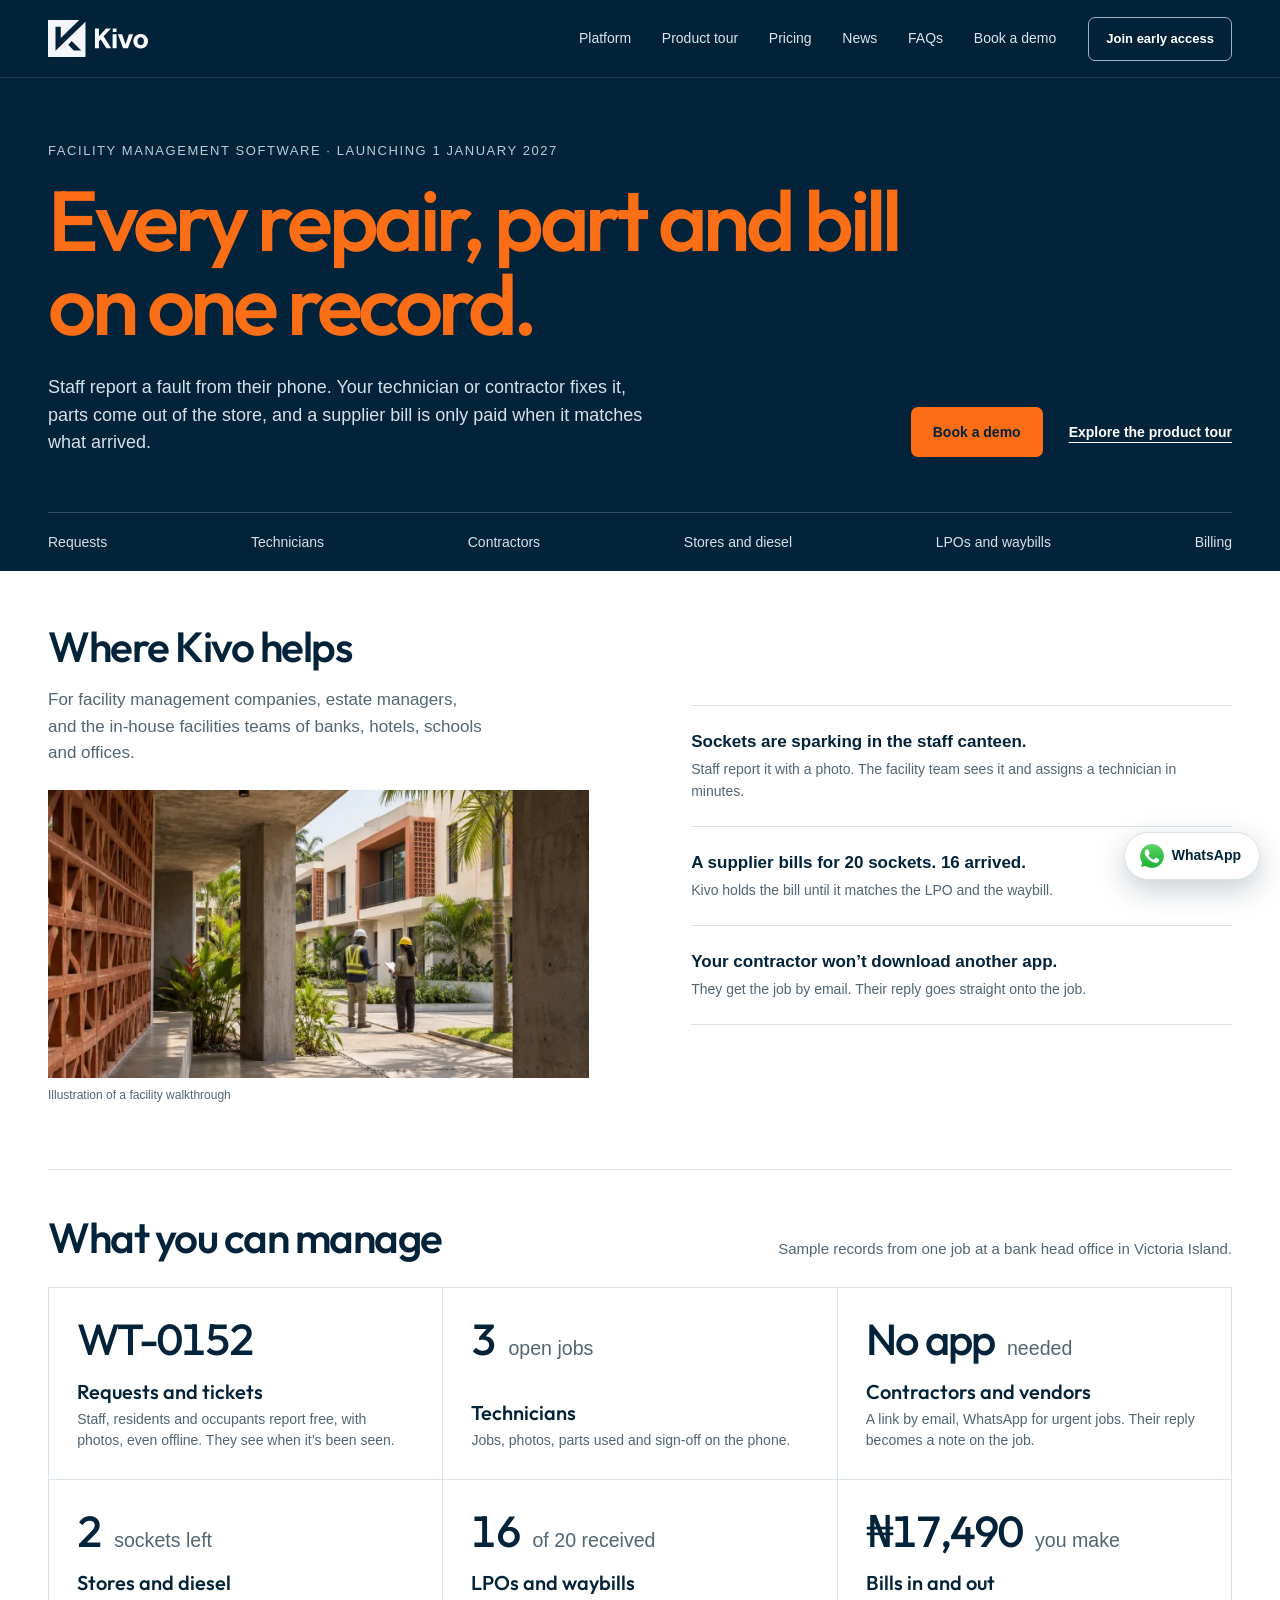
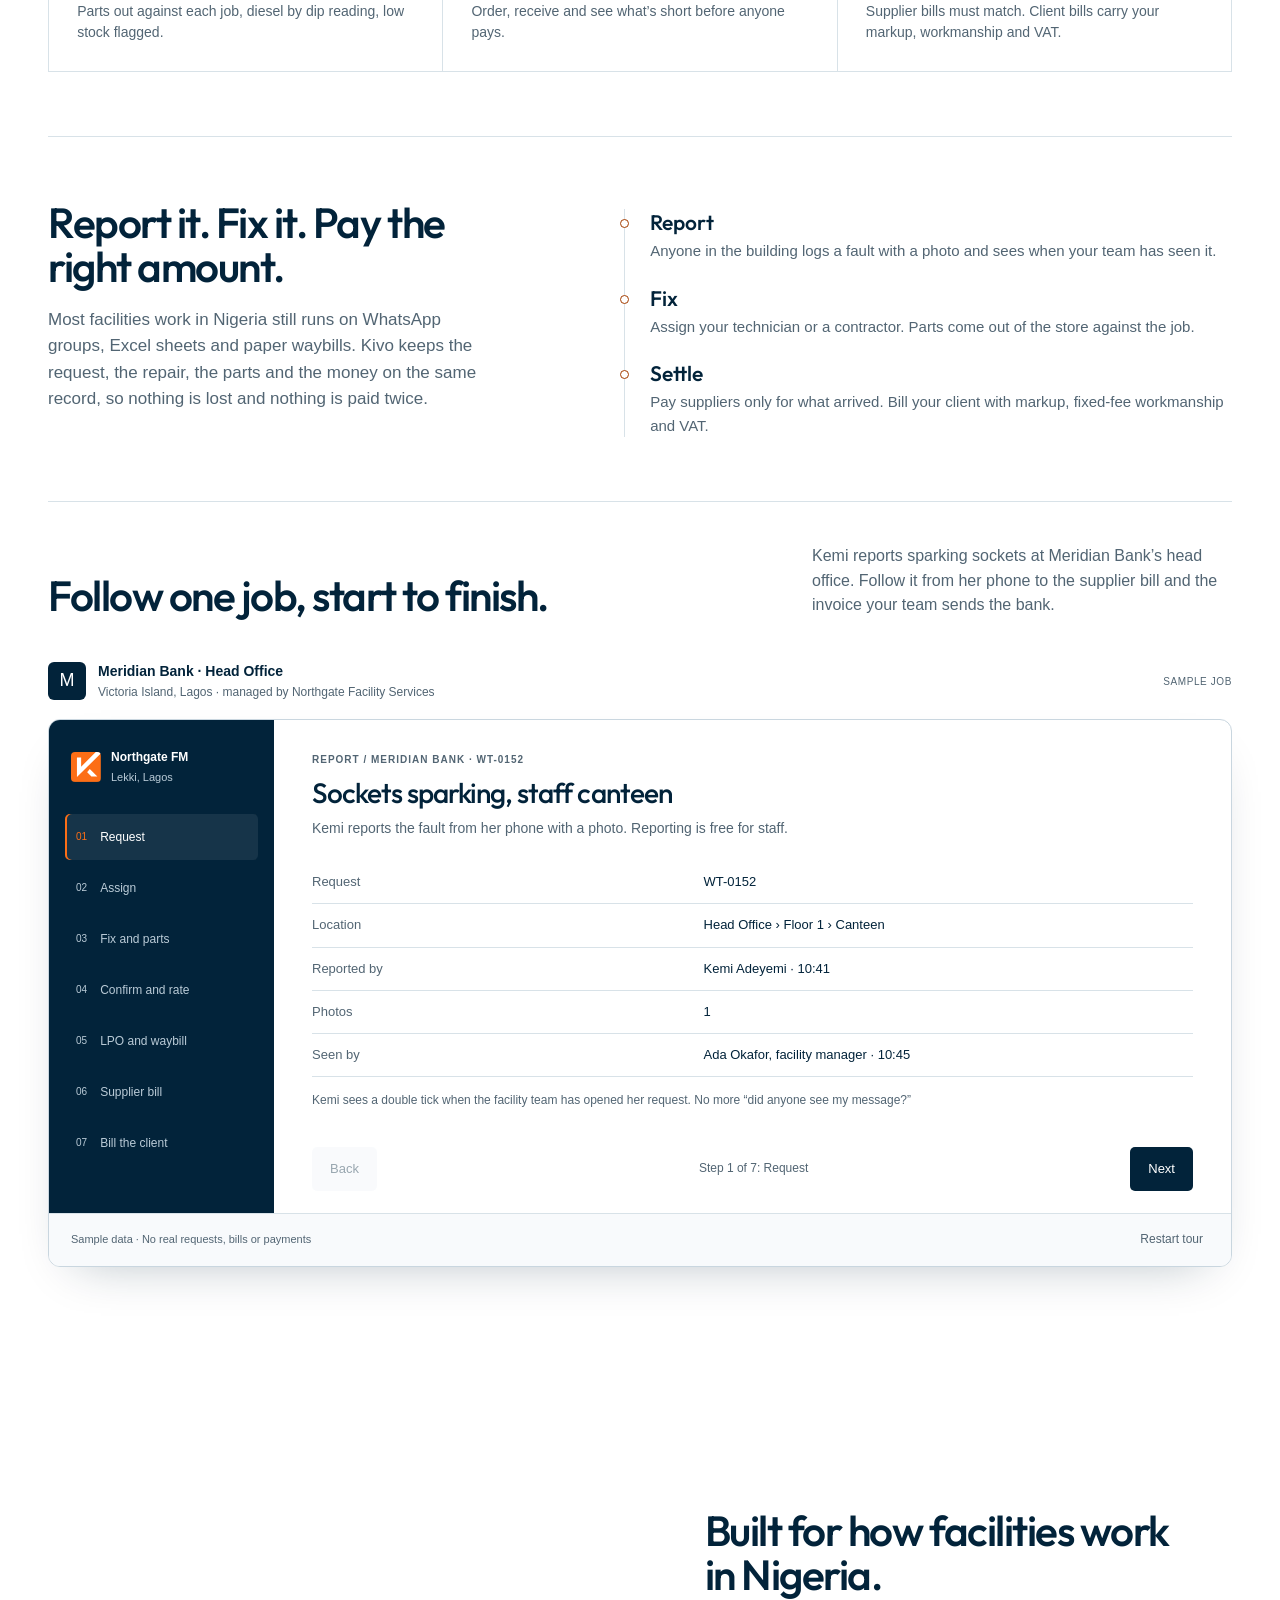
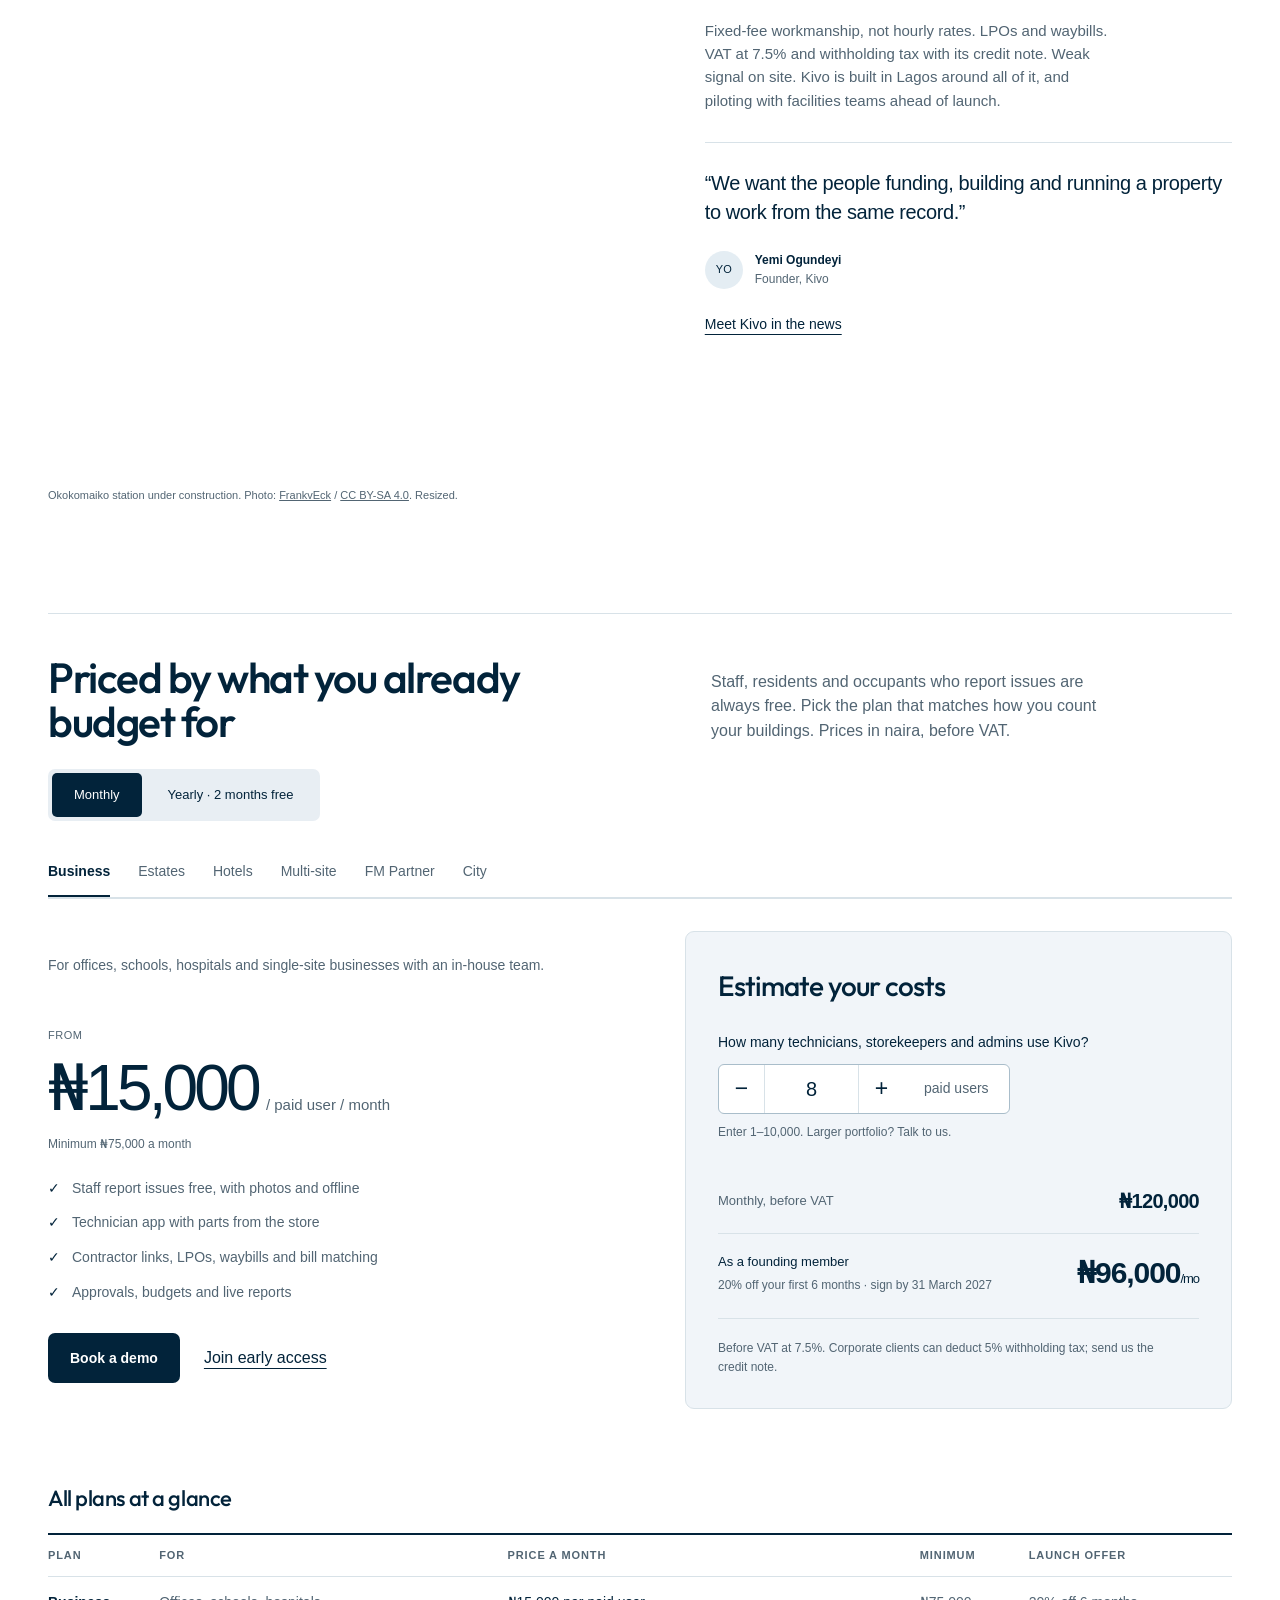
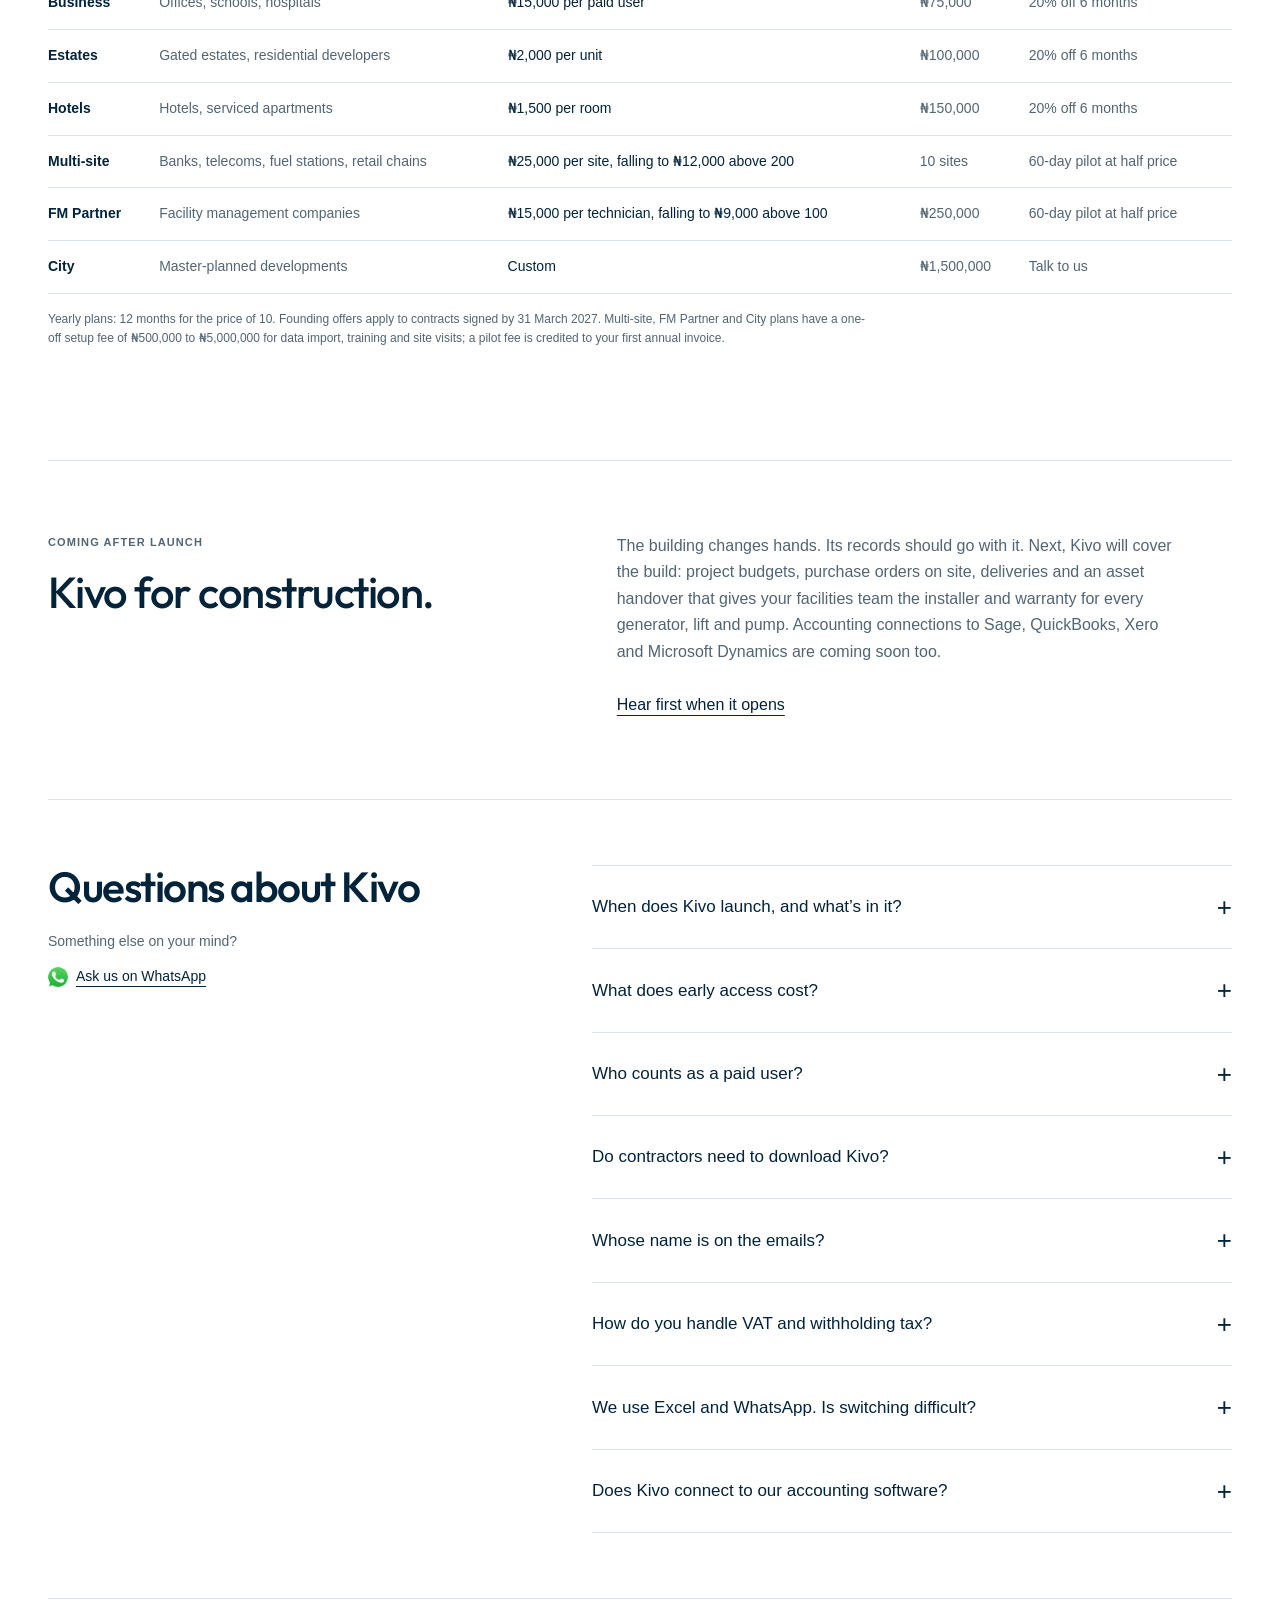
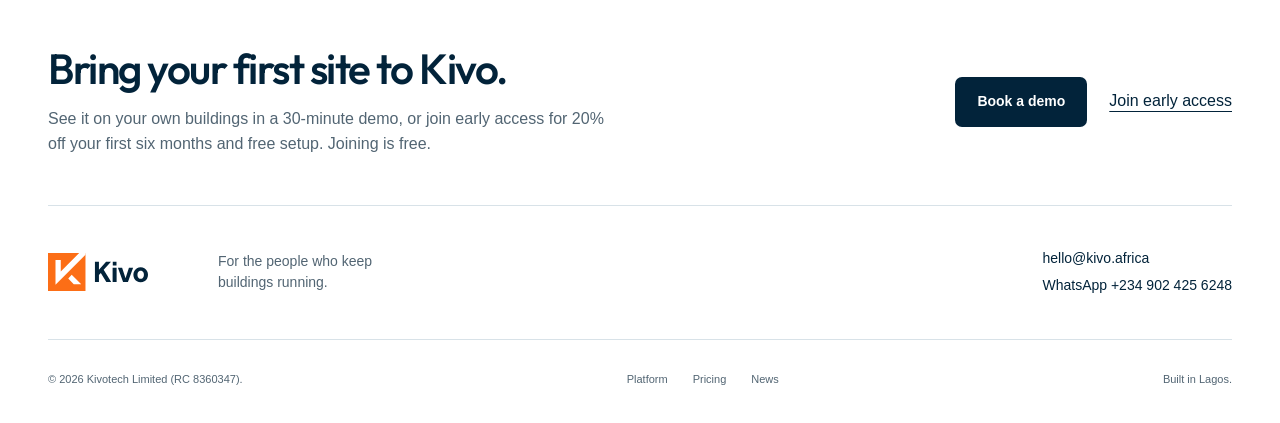
==== commit 88f3169a: "FM launch site: six plans, Meridian tour, early access sign-up - Pricing: Business, Estates, Hotels," ====
--- a/public/index.html
+++ b/public/index.html
@@ -6,30 +6,30 @@
   <meta name="color-scheme" content="light">
   <meta name="theme-color" content="#02233A">
   <meta name="robots" content="index,follow">
-  <meta http-equiv="Content-Security-Policy" content="default-src 'self'; script-src 'self'; style-src 'self'; img-src 'self' data:; font-src 'self'; object-src 'none'; base-uri 'none'; form-action 'none'">
-  <title>Kivo | Building Management from Construction to Maintenance</title>
-  <meta name="description" content="Kivo helps Nigerian developers, contractors and facilities teams manage building projects from procurement through handover and maintenance.">
-  <meta property="og:title" content="Kivo | Building Management from Construction to Maintenance">
-  <meta property="og:description" content="Manage building budgets, purchases, handover records and maintenance in one platform built in Lagos and priced in naira.">
+  <meta http-equiv="Content-Security-Policy" content="default-src 'self'; script-src 'self'; style-src 'self'; img-src 'self' data:; font-src 'self'; connect-src 'self'; object-src 'none'; base-uri 'none'; form-action 'none'">
+  <title>Kivo | Facility management for Nigerian buildings</title>
+  <meta name="description" content="Kivo FM launches 1 January 2027. Staff report faults from their phone, your team or contractors fix them, parts come out of the store, and supplier bills are paid only when they match. Built in Lagos, priced in naira.">
+  <meta property="og:title" content="Kivo | Facility management for Nigerian buildings">
+  <meta property="og:description" content="Requests, technicians, contractors, stores, LPOs, waybills and billing on one record. Launching 1 January 2027.">
   <meta property="og:type" content="website">
   <link rel="canonical" href="https://www.kivo.africa/">
   <meta property="og:url" content="https://www.kivo.africa/">
   <meta property="og:image" content="https://www.kivo.africa/assets/kivo-share.jpg">
   <meta property="og:image:width" content="1200">
   <meta property="og:image:height" content="630">
-  <meta property="og:image:alt" content="Kivo, from construction to maintenance">
+  <meta property="og:image:alt" content="Kivo, facility management built in Lagos">
   <meta name="twitter:card" content="summary_large_image">
   <link rel="icon" href="assets/kivo-icon.svg" type="image/svg+xml">
   <link rel="stylesheet" href="home.css?v=20261113-3">
-  <link rel="stylesheet" href="recraft.css?v=20261124-3">
-  <script src="app.js?v=20261124-2" defer></script>
+  <link rel="stylesheet" href="recraft.css?v=20261127-5">
+  <script src="app.js?v=20261127-5" defer></script>
 </head>
 <body class="kivo-home editorial-home">
 <a class="skip-link" href="#main">Skip to content</a>
 <header class="site-header">
   <nav class="nav wrap" aria-label="Main navigation">
     <a class="brand" href="#main" aria-label="Kivo home"><img src="assets/kivo-white.svg" alt="" width="104" height="39"></a>
-    <div class="nav-links" id="nav-links"><a href="#features">Platform</a><a href="#workspace">Product tour</a><a href="#pricing">Pricing</a><a href="news.html">News</a><a href="#questions">FAQs</a></div>
+    <div class="nav-links" id="nav-links"><a href="#features">Platform</a><a href="#workspace">Product tour</a><a href="#pricing">Pricing</a><a href="news.html">News</a><a href="#questions">FAQs</a><a class="nav-demo" href="https://zoho183.zohobookings.eu/273883000000035071" target="_blank" rel="noopener noreferrer">Book a demo</a></div>
     <button class="button button-light nav-cta" data-join>Join early access</button>
     <button class="menu-button" aria-label="Open navigation" aria-expanded="false" aria-controls="nav-links"><span></span><span></span></button>
   </nav>
@@ -37,84 +37,87 @@
 <main id="main">
   <section class="hero" aria-labelledby="hero-title">
     <div class="wrap editorial-hero">
-      <p class="hero-category">Building management software</p>
-      <h1 id="hero-title">One record, from construction<br class="wide-break"> to maintenance.</h1>
+      <p class="hero-category">Facility management software · Launching 1 January 2027</p>
+      <h1 id="hero-title">Every repair, part and bill<br class="wide-break"> on one record.</h1>
       <div class="hero-bottom-copy">
-        <p class="hero-description">Track costs and deliveries on site. At handover, pass on the asset records, warranties and supplier history the next team needs.</p>
-        <a class="editorial-link hero-tour" href="#workspace">Explore the product tour</a>
+        <p class="hero-description">Staff report a fault from their phone. Your technician or contractor fixes it, parts come out of the store, and a supplier bill is only paid when it matches what arrived.</p>
+        <div class="hero-actions">
+          <a class="button button-light" href="https://zoho183.zohobookings.eu/273883000000035071" target="_blank" rel="noopener noreferrer">Book a demo</a>
+          <a class="editorial-link hero-tour" href="#workspace">Explore the product tour</a>
+        </div>
       </div>
       <nav class="capability-index" aria-label="Explore Kivo features">
         <ul>
-          <li><a href="#budgets">Budgets</a></li>
-          <li><a href="#purchase-orders">Purchase orders</a></li>
-          <li><a href="#deliveries">Deliveries</a></li>
-          <li><a href="#stock">Stock and invoices</a></li>
-          <li><a href="#handover">Asset handover</a></li>
-          <li><a href="#maintenance">Maintenance</a></li>
+          <li><a href="#requests">Requests</a></li>
+          <li><a href="#technicians">Technicians</a></li>
+          <li><a href="#contractors">Contractors</a></li>
+          <li><a href="#stores">Stores and diesel</a></li>
+          <li><a href="#lpos">LPOs and waybills</a></li>
+          <li><a href="#billing">Billing</a></li>
         </ul>
       </nav>
     </div>
   </section>
 
   <section class="wrap situations-section" aria-labelledby="situations-heading">
-    <div class="situations-intro"><h2 id="situations-heading">Where Kivo helps</h2><p>For Nigerian developers, contractors, estate managers and facilities teams.</p></div>
+    <div class="situations-intro"><h2 id="situations-heading">Where Kivo helps</h2><p>For facility management companies, estate managers, and the in-house facilities teams of banks, hotels, schools and offices.</p></div>
     <ul class="situation-list">
-      <li><a href="#product-panel" data-tour-jump="2"><strong>Less material arrives than you ordered.</strong><span>Compare the order with what the site received.</span></a></li>
-      <li><a href="#product-panel" data-tour-jump="4"><strong>A site is ready to hand over.</strong><span>Pass on the warranty, supplier and installer for each asset.</span></a></li>
-      <li><a href="#product-panel" data-tour-jump="5"><strong>A generator fails after handover.</strong><span>Find out who installed it and whether it’s still under warranty.</span></a></li>
+      <li><a href="#product-panel" data-tour-jump="0"><strong>Sockets are sparking in the staff canteen.</strong><span>Staff report it with a photo. The facility team sees it and assigns a technician in minutes.</span></a></li>
+      <li><a href="#product-panel" data-tour-jump="5"><strong>A supplier bills for 20 sockets. 16 arrived.</strong><span>Kivo holds the bill until it matches the LPO and the waybill.</span></a></li>
+      <li><a href="#contractors"><strong>Your contractor won’t download another app.</strong><span>They get the job by email. Their reply goes straight onto the job.</span></a></li>
     </ul>
     <figure class="handover-photo">
-      <img src="assets/site-handover.webp" srcset="assets/site-handover-small.webp 640w, assets/site-handover.webp 1200w" sizes="(max-width: 620px) calc(100vw - 36px), (max-width: 1400px) 43vw, 580px" alt="Two site professionals review a residential handover in a concrete corridor facing a courtyard" width="1200" height="900" decoding="async">
-      <figcaption>Illustration of a residential site at handover</figcaption>
+      <img src="assets/site-handover.webp" srcset="assets/site-handover-small.webp 640w, assets/site-handover.webp 1200w" sizes="(max-width: 620px) calc(100vw - 36px), (max-width: 1400px) 43vw, 580px" alt="Two facility professionals walk a residential block in a concrete corridor facing a courtyard" width="1200" height="900" decoding="async">
+      <figcaption>Illustration of a facility walkthrough</figcaption>
     </figure>
   </section>
 
   <section class="wrap catalogue-section" id="features" aria-labelledby="platform-title">
-    <div class="catalogue-heading"><h2 id="platform-title">What you can manage</h2><p>Explore sample records from the same building.</p></div>
+    <div class="catalogue-heading"><h2 id="platform-title">What you can manage</h2><p>Sample records from one job at a bank head office in Victoria Island.</p></div>
     <ul class="record-catalogue">
-      <li id="budgets"><a href="#product-panel" data-tour-jump="0"><span class="catalogue-sample">₦480m <small>allocated</small></span><span class="catalogue-name">Project budgets</span><span class="catalogue-description">See what’s spent and what’s left.</span></a></li>
-      <li id="purchase-orders"><a href="#product-panel" data-tour-jump="1"><span class="catalogue-sample">PO-2041</span><span class="catalogue-name">Purchase orders</span><span class="catalogue-description">Record the supplier, quantities and agreed prices.</span></a></li>
-      <li id="deliveries"><a href="#product-panel" data-tour-jump="2"><span class="catalogue-sample">420 <small>of 500 bags</small></span><span class="catalogue-name">Goods received</span><span class="catalogue-description">Spot a short delivery before paying.</span></a></li>
-      <li id="stock"><a href="#product-panel" data-tour-jump="3"><span class="catalogue-sample">₦4.032m <small>matched</small></span><span class="catalogue-name">Stock and invoices</span><span class="catalogue-description">Match the invoice to what arrived on site.</span></a></li>
-      <li id="handover"><a href="#product-panel" data-tour-jump="4"><span class="catalogue-sample">60 kVA <small>generator</small></span><span class="catalogue-name">Asset handover</span><span class="catalogue-description">Keep the installer and warranty with the equipment.</span></a></li>
-      <li id="maintenance"><a href="#product-panel" data-tour-jump="5"><span class="catalogue-sample">TK-1042</span><span class="catalogue-name">Maintenance tickets</span><span class="catalogue-description">Assign the job and record the repair.</span></a></li>
+      <li id="requests"><a href="#product-panel" data-tour-jump="0"><span class="catalogue-sample">WT-0152</span><span class="catalogue-name">Requests and tickets</span><span class="catalogue-description">Staff, residents and occupants report free, with photos, even offline. They see when it’s been seen.</span></a></li>
+      <li id="technicians"><a href="#product-panel" data-tour-jump="2"><span class="catalogue-sample">3 <small>open jobs</small></span><span class="catalogue-name">Technicians</span><span class="catalogue-description">Jobs, photos, parts used and sign-off on the phone.</span></a></li>
+      <li id="contractors"><a href="#product-panel" data-tour-jump="1"><span class="catalogue-sample">No app <small>needed</small></span><span class="catalogue-name">Contractors and vendors</span><span class="catalogue-description">A link by email, WhatsApp for urgent jobs. Their reply becomes a note on the job.</span></a></li>
+      <li id="stores"><a href="#product-panel" data-tour-jump="2"><span class="catalogue-sample">2 <small>sockets left</small></span><span class="catalogue-name">Stores and diesel</span><span class="catalogue-description">Parts out against each job, diesel by dip reading, low stock flagged.</span></a></li>
+      <li id="lpos"><a href="#product-panel" data-tour-jump="4"><span class="catalogue-sample">16 <small>of 20 received</small></span><span class="catalogue-name">LPOs and waybills</span><span class="catalogue-description">Order, receive and see what’s short before anyone pays.</span></a></li>
+      <li id="billing"><a href="#product-panel" data-tour-jump="6"><span class="catalogue-sample">₦17,490 <small>you make</small></span><span class="catalogue-name">Bills in and out</span><span class="catalogue-description">Supplier bills must match. Client bills carry your markup, workmanship and VAT.</span></a></li>
     </ul>
   </section>
 
   <section class="wrap approach-section" id="how-it-works" aria-labelledby="approach-heading">
-    <div><h2 id="approach-heading">The building changes hands. Its records go with it.</h2><p>The people running a building need details from the people who built it. Kivo carries those records through handover so facilities teams can find them when something needs fixing.</p></div>
+    <div><h2 id="approach-heading">Report it. Fix it. Pay the right amount.</h2><p>Most facilities work in Nigeria still runs on WhatsApp groups, Excel sheets and paper waybills. Kivo keeps the request, the repair, the parts and the money on the same record, so nothing is lost and nothing is paid twice.</p></div>
     <ol class="approach-list">
-      <li><h3>Build</h3><p>Connect purchases and deliveries to the project budget.</p></li>
-      <li><h3>Hand over</h3><p>Record which equipment went in, who installed it and when its warranty ends.</p></li>
-      <li><h3>Maintain</h3><p>Use the asset record to assign a repair and keep the work in its service history.</p></li>
+      <li><h3>Report</h3><p>Anyone in the building logs a fault with a photo and sees when your team has seen it.</p></li>
+      <li><h3>Fix</h3><p>Assign your technician or a contractor. Parts come out of the store against the job.</p></li>
+      <li><h3>Settle</h3><p>Pay suppliers only for what arrived. Bill your client with markup, fixed-fee workmanship and VAT.</p></li>
     </ol>
   </section>
 
   <section class="product-section" id="workspace" aria-labelledby="workspace-heading"><div class="wrap">
-    <div class="product-intro"><div><h2 id="workspace-heading">Follow Palmview Terrace.</h2></div><p>Work through a sample project from its first budget to a generator repair two years after handover.</p></div>
-    <div class="demo-context"><span class="site-monogram" aria-hidden="true">P</span><div><strong>Palmview Terrace</strong><span>12 homes · Lekki, Lagos</span></div><span class="sample-badge">SAMPLE PROJECT</span></div>
+    <div class="product-intro"><div><h2 id="workspace-heading">Follow one job, start to finish.</h2></div><p>Kemi reports sparking sockets at Meridian Bank’s head office. Follow it from her phone to the supplier bill and the invoice your team sends the bank.</p></div>
+    <div class="demo-context"><span class="site-monogram" aria-hidden="true">M</span><div><strong>Meridian Bank · Head Office</strong><span>Victoria Island, Lagos · managed by Northgate Facility Services</span></div><span class="sample-badge">SAMPLE JOB</span></div>
       <div class="workspace-window">
         <div class="workspace-body">
           <aside class="workspace-sidebar" aria-label="Sample workspace">
             <div class="workspace-identity">
               <img src="assets/kivo-icon.svg" alt="" width="32" height="32">
-              <div><strong>Palmview Homes</strong><small>Lekki, Lagos</small></div>
+              <div><strong>Northgate FM</strong><small>Lekki, Lagos</small></div>
             </div>
             <div class="journey-tabs" role="tablist" aria-label="Product tour steps" aria-orientation="vertical">
-              <button id="journey-tab-1" role="tab" aria-selected="true" aria-controls="product-panel" data-step="0"><span>01</span><span class="journey-tab-label">Budget</span></button>
-              <button id="journey-tab-2" role="tab" aria-selected="false" aria-controls="product-panel" data-step="1" tabindex="-1"><span>02</span><span class="journey-tab-label">Purchase order</span></button>
-              <button id="journey-tab-3" role="tab" aria-selected="false" aria-controls="product-panel" data-step="2" tabindex="-1"><span>03</span><span class="journey-tab-label">Goods received</span></button>
-              <button id="journey-tab-4" role="tab" aria-selected="false" aria-controls="product-panel" data-step="3" tabindex="-1"><span>04</span><span class="journey-tab-label">Stock &amp; invoice</span></button>
-              <button id="journey-tab-5" role="tab" aria-selected="false" aria-controls="product-panel" data-step="4" tabindex="-1"><span>05</span><span class="journey-tab-label">Handover</span></button>
-              <button id="journey-tab-6" role="tab" aria-selected="false" aria-controls="product-panel" data-step="5" tabindex="-1"><span>06</span><span class="journey-tab-label">Maintenance ticket</span></button>
-              <button id="journey-tab-7" role="tab" aria-selected="false" aria-controls="product-panel" data-step="6" tabindex="-1"><span>07</span><span class="journey-tab-label">Repair history</span></button>
+              <button id="journey-tab-1" role="tab" aria-selected="true" aria-controls="product-panel" data-step="0"><span>01</span><span class="journey-tab-label">Request</span></button>
+              <button id="journey-tab-2" role="tab" aria-selected="false" aria-controls="product-panel" data-step="1" tabindex="-1"><span>02</span><span class="journey-tab-label">Assign</span></button>
+              <button id="journey-tab-3" role="tab" aria-selected="false" aria-controls="product-panel" data-step="2" tabindex="-1"><span>03</span><span class="journey-tab-label">Fix and parts</span></button>
+              <button id="journey-tab-4" role="tab" aria-selected="false" aria-controls="product-panel" data-step="3" tabindex="-1"><span>04</span><span class="journey-tab-label">Confirm and rate</span></button>
+              <button id="journey-tab-5" role="tab" aria-selected="false" aria-controls="product-panel" data-step="4" tabindex="-1"><span>05</span><span class="journey-tab-label">LPO and waybill</span></button>
+              <button id="journey-tab-6" role="tab" aria-selected="false" aria-controls="product-panel" data-step="5" tabindex="-1"><span>06</span><span class="journey-tab-label">Supplier bill</span></button>
+              <button id="journey-tab-7" role="tab" aria-selected="false" aria-controls="product-panel" data-step="6" tabindex="-1"><span>07</span><span class="journey-tab-label">Bill the client</span></button>
             </div>
           </aside>
           <div class="workspace-main">
             <div id="product-panel" role="tabpanel" aria-labelledby="journey-tab-1" tabindex="0">
-              <p class="eyebrow">BUILD / PALMVIEW TERRACE</p>
-              <h3>Project budget</h3>
-              <p>See where the money is going across the 12-home project.</p>
+              <p class="eyebrow">REPORT / MERIDIAN BANK</p>
+              <h3>Sockets sparking, staff canteen</h3>
+              <p>Kemi reports the fault from her phone with a photo.</p>
               <noscript><p>Enable JavaScript to explore all seven steps.</p></noscript>
             </div>
             <div class="journey-controls">
@@ -125,7 +128,7 @@
           </div>
         </div>
         <div class="workspace-foot">
-          <span>Sample data · No real tickets or orders</span>
+          <span>Sample data · No real requests, bills or payments</span>
           <button class="reset-button" id="reset-demo">Restart tour </button>
         </div>
       </div>
@@ -133,46 +136,124 @@
 
   <section class="field-section wrap section-pad" aria-labelledby="pilot-heading">
     <figure class="field-photo"><img src="assets/okokomaiko-lagos.jpg" alt="Concrete structure of Okokomaiko station under construction beside a Lagos road" width="960" height="720" loading="lazy" decoding="async"><figcaption>Okokomaiko station under construction. Photo: <a href="https://commons.wikimedia.org/wiki/File:Metro-station-Okokomaiko-Lagos-Nigeria_IMG_6014.jpg">FrankvEck</a> / <a href="https://creativecommons.org/licenses/by-sa/4.0/">CC BY-SA 4.0</a>. Resized.</figcaption></figure>
-    <div class="field-copy"><h2 id="pilot-heading">Built and piloted in Lagos.</h2><p>Kivo is piloting with facilities teams across Lagos and rolling out features in stages.</p><blockquote cite="https://techpoint.africa/brandpress/lagos-startup-kivo-develops-all-in-one-building-management-app-for-construction-and-maintenance/"><p>“We want the people funding, building and running a property to work from the same record.”</p><footer><span class="founder-monogram" aria-hidden="true">YO</span><span><strong>Yemi Ogundeyi</strong><br>Founder, Kivo</span></footer></blockquote><a class="underlined-link" href="news.html">Meet Kivo in the news </a></div>
+    <div class="field-copy"><h2 id="pilot-heading">Built for how facilities work in Nigeria.</h2><p>Fixed-fee workmanship, not hourly rates. LPOs and waybills. VAT at 7.5% and withholding tax with its credit note. Weak signal on site. Kivo is built in Lagos around all of it, and piloting with facilities teams ahead of launch.</p><blockquote cite="https://techpoint.africa/brandpress/lagos-startup-kivo-develops-all-in-one-building-management-app-for-construction-and-maintenance/"><p>“We want the people funding, building and running a property to work from the same record.”</p><footer><span class="founder-monogram" aria-hidden="true">YO</span><span><strong>Yemi Ogundeyi</strong><br>Founder, Kivo</span></footer></blockquote><a class="underlined-link" href="news.html">Meet Kivo in the news </a></div>
   </section>
 
   <section class="pricing-section section-pad wrap" id="pricing" aria-labelledby="pricing-heading">
-    <div class="pricing-intro"><div><h2 id="pricing-heading">Expected pricing at launch</h2></div><p>Residents, staff and occupants report issues free. Choose the setup that fits your property.</p></div>
+    <div class="pricing-intro"><div><h2 id="pricing-heading">Priced by what you already budget for</h2></div><p>Staff, residents and occupants who report issues are always free. Pick the plan that matches how you count your buildings. Prices in naira, before VAT.</p></div>
     <div class="billing-controls" role="group" aria-label="Billing period">
       <button type="button" data-billing="monthly" aria-pressed="true">Monthly</button>
-      <button type="button" data-billing="annual" aria-pressed="false">Annual</button>
-    </div>
-    <div class="pricing-layout">
-      <div class="pricing-choice"><div class="pricing-tabs" role="tablist" aria-label="Pricing audience"><button id="price-estates" role="tab" aria-selected="true" aria-controls="price-panel" data-plan="estates">Residential estates</button><button id="price-business" role="tab" aria-selected="false" aria-controls="price-panel" tabindex="-1" data-plan="business">Businesses</button></div><div id="price-panel" role="tabpanel" aria-labelledby="price-estates"><p class="price-context" id="price-context">For estates, gated communities and multi-unit developments.</p><p class="price-from">EXPECTED LAUNCH PRICING · FROM</p><p class="price-amount"><span id="unit-price">₦2,000</span><span id="price-unit"> / unit / month</span></p><p class="monthly-equivalent" id="monthly-equivalent" hidden></p><ul class="price-features" id="price-features"><li>Residents report and track issues free</li><li>Ticket dispatch and work orders</li><li>Contractor directory and site hierarchy</li><li>Branded purchase orders and service billing</li></ul><button class="button button-dark" data-join>Join early access</button></div></div>
-      <div class="estimate"><h3>Estimate your costs</h3><label class="quantity-label" for="quantity" id="quantity-label">How many units do you manage?</label><div class="quantity-control"><button id="decrease" aria-label="Decrease quantity">−</button><input id="quantity" type="number" inputmode="numeric" min="1" max="10000" step="1" value="40" aria-describedby="quantity-help"><button id="increase" aria-label="Increase quantity">+</button><span id="quantity-unit">units</span></div><p class="quantity-help" id="quantity-help">Enter 1–10,000 to estimate. Larger portfolio? Talk to us.</p><div class="estimate-lines" aria-live="polite" aria-atomic="true"><div><span id="estimate-period">Expected monthly total, from</span><strong id="base-total">₦80,000</strong></div><div class="founder-total"><span>As a founding member<small>20% off your first 6 months</small></span><strong id="discount-total">₦64,000<span>/mo</span></strong></div></div><p class="estimate-note">Illustrative estimate based on published starting rates. Final plan, tax treatment and pricing confirmed by Kivo at launch.</p></div>
-    </div>
-    <div class="enterprise-line"><p><strong>Several sites. A larger portfolio.</strong> Custom pricing for FM firms and enterprise teams.</p><a href="https://wa.me/2349024256248" target="_blank" rel="noopener noreferrer">Let’s talk </a></div>
-  </section>
-
-  <section class="faq-section section-pad wrap" id="questions" aria-labelledby="faq-heading"><div><h2 id="faq-heading">Questions about Kivo</h2><p>Something else on your mind?</p><a class="underlined-link" href="https://wa.me/2349024256248" target="_blank" rel="noopener noreferrer">Ask us on WhatsApp </a></div><div class="faq-list">
-    <details><summary>When does Kivo launch?<span aria-hidden="true">+</span></summary><p>Kivo is launching on 1 January 2027. Early access members are first in line. The team is currently piloting with facility teams in Lagos.</p></details>
-    <details><summary>What does early access cost?<span aria-hidden="true">+</span></summary><p>Nothing. Joining is free, with no payment required today. Founding members receive 20% off their first six months when Kivo launches, plus free Excel data setup.</p></details>
-    <details><summary>Do residents or staff need a paid account?<span aria-hidden="true">+</span></summary><p>No. Residents, staff and occupants can log and track requests free. Estate plans start from a per-unit rate; commercial plans charge for the users who manage the work.</p></details>
-    <details><summary>We use Excel and WhatsApp. Is switching difficult?<span aria-hidden="true">+</span></summary><p>Founding members get free setup. Share your existing sites, assets and contractors in Excel and Kivo’s team will import them. You’ll have a direct WhatsApp line to the founders for support.</p></details>
-    <details><summary>Can we manage more than one site?<span aria-hidden="true">+</span></summary><p>Yes. Kivo organises sites, buildings and floors in one hierarchy, with tickets, assets and contractors connected to their locations. FM firms and larger portfolios can discuss enterprise pricing with the team.</p></details>
-    <details><summary>Does Kivo connect to our accounting software?<span aria-hidden="true">+</span></summary><p>Integrations with Sage, QuickBooks, Xero and Microsoft Dynamics are on the 2027 roadmap. They are not part of the initial launch.</p></details>
+      <button type="button" data-billing="annual" aria-pressed="false">Yearly · 2 months free</button>
+    </div>
+    <div class="pricing-tabs plan-tabs" role="tablist" aria-label="Choose a plan">
+      <button id="price-business" role="tab" aria-selected="true" aria-controls="price-panel" data-plan="business">Business</button>
+      <button id="price-estates" role="tab" aria-selected="false" aria-controls="price-panel" tabindex="-1" data-plan="estates">Estates</button>
+      <button id="price-hotels" role="tab" aria-selected="false" aria-controls="price-panel" tabindex="-1" data-plan="hotels">Hotels</button>
+      <button id="price-multisite" role="tab" aria-selected="false" aria-controls="price-panel" tabindex="-1" data-plan="multisite">Multi-site</button>
+      <button id="price-fm" role="tab" aria-selected="false" aria-controls="price-panel" tabindex="-1" data-plan="fm">FM Partner</button>
+      <button id="price-city" role="tab" aria-selected="false" aria-controls="price-panel" tabindex="-1" data-plan="city">City</button>
+    </div>
+    <div class="pricing-layout" id="price-panel" role="tabpanel" aria-labelledby="price-business">
+      <div class="pricing-choice">
+        <p class="price-context" id="price-context">For offices, schools, hospitals and single-site businesses with an in-house team.</p>
+        <p class="price-from" id="price-from">FROM</p>
+        <p class="price-amount"><span id="unit-price">₦15,000</span><span id="price-unit"> / paid user / month</span></p>
+        <ul class="price-tiers" id="price-tiers" hidden></ul>
+        <p class="monthly-equivalent" id="price-minimum">Minimum ₦75,000 a month</p>
+        <ul class="price-features" id="price-features"></ul>
+        <div class="price-actions"><a class="button button-dark" href="https://zoho183.zohobookings.eu/273883000000035071" target="_blank" rel="noopener noreferrer">Book a demo</a><button class="editorial-link" type="button" data-join>Join early access</button></div>
+      </div>
+      <div class="estimate" id="estimate">
+        <h3 id="estimate-title">Estimate your costs</h3>
+        <div id="estimate-body">
+          <label class="quantity-label" for="quantity" id="quantity-label">How many technicians and storekeepers use Kivo?</label>
+          <div class="quantity-control"><button id="decrease" aria-label="Decrease quantity">−</button><input id="quantity" type="number" inputmode="numeric" min="1" max="10000" step="1" value="8" aria-describedby="quantity-help"><button id="increase" aria-label="Increase quantity">+</button><span id="quantity-unit">paid users</span></div>
+          <p class="quantity-help" id="quantity-help">Enter 1–10,000. Larger portfolio? Talk to us.</p>
+          <div class="estimate-lines" aria-live="polite" aria-atomic="true">
+            <div><span id="estimate-period">Monthly, before VAT</span><strong id="base-total">₦120,000</strong></div>
+            <div class="founder-total" id="offer-line"><span id="offer-label">As a founding member<small id="offer-detail">20% off your first 6 months · sign by 31 March 2027</small></span><strong id="discount-total">₦96,000<span>/mo</span></strong></div>
+          </div>
+        </div>
+        <div id="city-body" hidden>
+          <p class="city-copy">Master-planned developments mix homes, office towers and shared infrastructure. We price them together: homes and buildings, plus a platform fee for the shared estate.</p>
+                    <a class="button button-light city-cta" href="https://zoho183.zohobookings.eu/273883000000035071" target="_blank" rel="noopener noreferrer">Talk to us</a>
+        </div>
+        <p class="estimate-note" id="estimate-note">VAT at 7.5% is added to every invoice. Corporate clients can deduct 5% withholding tax; send us the credit note.</p>
+      </div>
+    </div>
+
+    <div class="plan-glance">
+      <h3 id="glance-heading">All plans at a glance</h3>
+      <div class="glance-scroll" role="region" aria-labelledby="glance-heading" tabindex="0">
+        <table>
+          <thead><tr><th scope="col">Plan</th><th scope="col">For</th><th scope="col">Price a month</th><th scope="col">Minimum</th><th scope="col">Launch offer</th></tr></thead>
+          <tbody>
+            <tr><th scope="row">Business</th><td>Offices, schools, hospitals</td><td>₦15,000 per paid user</td><td>₦75,000</td><td>20% off 6 months</td></tr>
+            <tr><th scope="row">Estates</th><td>Gated estates, residential developers</td><td>₦2,000 per unit</td><td>₦100,000</td><td>20% off 6 months</td></tr>
+            <tr><th scope="row">Hotels</th><td>Hotels, serviced apartments</td><td>₦1,500 per room</td><td>₦150,000</td><td>20% off 6 months</td></tr>
+            <tr><th scope="row">Multi-site</th><td>Banks, telecoms, fuel stations, retail chains</td><td>₦25,000 per site, falling to ₦12,000 above 200</td><td>10 sites</td><td>60-day pilot at half price</td></tr>
+            <tr><th scope="row">FM Partner</th><td>Facility management companies</td><td>₦15,000 per technician, falling to ₦9,000 above 100</td><td>₦250,000</td><td>60-day pilot at half price</td></tr>
+            <tr><th scope="row">City</th><td>Master-planned developments</td><td>Custom</td><td>₦1,500,000</td><td>Talk to us</td></tr>
+          </tbody>
+        </table>
+      </div>
+      <p class="glance-note">Yearly plans: 12 months for the price of 10. Founding offers apply to contracts signed by 31 March 2027. Multi-site, FM Partner and City plans have a one-off setup fee of ₦500,000 to ₦5,000,000 for data import, training and site visits; a pilot fee is credited to your first annual invoice.</p>
+    </div>
+  </section>
+
+  <section class="wrap next-section" aria-labelledby="next-heading">
+    <div><p class="next-label">Coming after launch</p><h2 id="next-heading">Kivo for construction.</h2></div>
+    <div><p>The building changes hands. Its records should go with it. Next, Kivo will cover the build: project budgets, purchase orders on site, deliveries and an asset handover that gives your facilities team the installer and warranty for every generator, lift and pump. Accounting connections to Sage, QuickBooks, Xero and Microsoft Dynamics are coming soon too.</p><button class="editorial-link" type="button" data-join>Hear first when it opens</button></div>
+  </section>
+
+  <section class="faq-section section-pad wrap" id="questions" aria-labelledby="faq-heading"><div><h2 id="faq-heading">Questions about Kivo</h2><p>Something else on your mind?</p><a class="underlined-link wa-link" href="https://wa.me/2349024256248" target="_blank" rel="noopener noreferrer"><img class="wa-icon" src="assets/whatsapp.png" alt="" width="20" height="20">Ask us on WhatsApp </a></div><div class="faq-list">
+    <details><summary>When does Kivo launch, and what’s in it?<span aria-hidden="true">+</span></summary><p>Kivo FM launches on 1 January 2027 with everything on this page: requests and tickets, technicians’ jobs on mobile, contractor and vendor links, stores and diesel, LPOs and waybills, supplier bill matching, client billing and reports. Kivo for construction follows later.</p></details>
+    <details><summary>What does early access cost?<span aria-hidden="true">+</span></summary><p>Nothing. Joining is free. Business, Estates and Hotels customers who sign by 31 March 2027 get 20% off their first six months and free setup from your Excel sheets. Multi-site and FM Partner customers start with a 60-day pilot at half price.</p></details>
+    <details><summary>Who counts as a paid user?<span aria-hidden="true">+</span></summary><p>On the Business plan, the people who do and manage the work: admins, technicians and storekeepers. Staff, residents and occupants who only report issues are always free. Other plans count units, rooms, sites or technicians instead.</p></details>
+    <details><summary>Do contractors need to download Kivo?<span aria-hidden="true">+</span></summary><p>No. Each contractor or vendor gets the job or LPO by email, with a link to a page for just that job. Replying to the email adds a note to the job. Urgent jobs can also go out on WhatsApp in one tap.</p></details>
+    <details><summary>Whose name is on the emails?<span aria-hidden="true">+</span></summary><p>Yours. Emails show your organisation’s name, such as “Meridian Bank Facilities”, and replies go to the address you choose. Sending from your own domain is optional, a one-time setup with your IT team, included on every plan.</p></details>
+    <details><summary>How do you handle VAT and withholding tax?<span aria-hidden="true">+</span></summary><p>VAT at 7.5% is added to Kivo invoices and to the client bills you send from Kivo. When a client deducts 5% withholding tax, the bill is still marked paid and Kivo keeps track of the credit note you’re owed.</p></details>
+    <details><summary>We use Excel and WhatsApp. Is switching difficult?<span aria-hidden="true">+</span></summary><p>Send us your sites, assets, stock and contractors in Excel and Kivo’s team imports them. Founding members get this free, and a direct WhatsApp line to the founders.</p></details>
+    <details><summary>Does Kivo connect to our accounting software?<span aria-hidden="true">+</span></summary><p>Connections to Sage, QuickBooks, Xero and Microsoft Dynamics are coming soon. They show in settings at launch but don’t sync yet.</p></details>
   </div></section>
 
   <section class="wrap editorial-close" id="founding" aria-labelledby="founding-heading">
-    <div><h2 id="founding-heading">Bring your first site to Kivo.</h2><p>Founding members get 20% off their first six months, free Excel setup and a direct line to the founders. Joining is free.</p></div>
-    <div class="closing-actions"><button class="button button-dark" data-join>Join early access</button><a class="editorial-link" href="https://wa.me/2349024256248" target="_blank" rel="noopener noreferrer">Talk to the team</a></div>
+    <div><h2 id="founding-heading">Bring your first site to Kivo.</h2><p>See it on your own buildings in a 30-minute demo, or join early access for 20% off your first six months and free setup. Joining is free.</p></div>
+    <div class="closing-actions"><a class="button button-dark" href="https://zoho183.zohobookings.eu/273883000000035071" target="_blank" rel="noopener noreferrer">Book a demo</a><button class="editorial-link" type="button" data-join>Join early access</button></div>
   </section>
 </main>
-<footer class="site-footer"><div class="wrap"><div class="footer-top"><a href="#" class="brand" aria-label="Kivo home"><img src="assets/kivo-complete.svg" alt="" width="104" height="39"></a><p>For the people building<br>and keeping places running.</p><div><a href="mailto:hello@kivo.africa">hello@kivo.africa </a><a href="tel:+2349024256248">+234 902 425 6248</a></div></div><div class="footer-bottom"><span>© 2026 Kivotech Limited (RC 8360347).</span><div><a href="#features">Platform</a><a href="#pricing">Pricing</a><a href="news.html">News</a></div><span>Built in Lagos.</span></div></div></footer>
+<footer class="site-footer"><div class="wrap"><div class="footer-top"><a href="#" class="brand" aria-label="Kivo home"><img src="assets/kivo-complete.svg" alt="" width="104" height="39"></a><p>For the people who keep<br>buildings running.</p><div><a href="mailto:hello@kivo.africa">hello@kivo.africa </a><a href="https://wa.me/2349024256248" target="_blank" rel="noopener noreferrer">WhatsApp +234 902 425 6248</a></div></div><div class="footer-bottom"><span>© 2026 Kivotech Limited (RC 8360347).</span><div><a href="#features">Platform</a><a href="#pricing">Pricing</a><a href="news.html">News</a></div><span>Built in Lagos.</span></div></div></footer>
+
+<a class="wa-float" href="https://wa.me/2349024256248?text=Hi%20Kivo%2C%20I%27d%20like%20to%20know%20more." target="_blank" rel="noopener noreferrer" aria-label="Chat with Kivo on WhatsApp"><img class="wa-icon" src="assets/whatsapp.png" alt="" width="20" height="20"><span>WhatsApp</span></a>
 
 <dialog id="join-dialog" class="dialog" aria-labelledby="join-title">
   <button class="dialog-close" aria-label="Close early access" data-close>×</button>
-  <p class="eyebrow">READY FOR 1 JANUARY 2027</p>
-  <h2 id="join-title">Join early access</h2>
-  <p class="dialog-intro">20% off your first six months, free Excel setup and a direct line to the founders.</p>
-  <p class="join-handoff">Book a demo with the team, or message Kivo on WhatsApp to join early access.</p>
-  <div class="dialog-actions"><a class="button button-light" href="https://zoho183.zohobookings.eu/273883000000035071" target="_blank" rel="noopener noreferrer">Book a demo </a></div>
-  <p class="official-join"><a href="https://wa.me/2349024256248?text=Hi%20Kivo%2C%20I%27d%20like%20to%20join%20early%20access." target="_blank" rel="noopener noreferrer">Join early access via WhatsApp </a></p>
+  <div id="join-form-view">
+    <p class="eyebrow">LAUNCHING 1 JANUARY 2027</p>
+    <h2 id="join-title">Join early access</h2>
+    <p class="dialog-intro">20% off your first six months, free setup from your Excel sheets and a direct line to the founders. Free to join.</p>
+    <!-- Posts to /api/early-access: Brevo list "Website – early access" + email to the team. -->
+    <form id="join-form" class="join-form" novalidate>
+      <div class="join-field"><label for="lead-name">Full name</label><input id="lead-name" name="fullName" type="text" autocomplete="name" required placeholder="Adaeze Nwosu"></div>
+      <div class="join-field"><label for="lead-email">Work email</label><input id="lead-email" name="email" type="email" autocomplete="email" required placeholder="adaeze@company.com"></div>
+      <div class="join-field"><label for="lead-company">Company or estate</label><input id="lead-company" name="companyName" type="text" autocomplete="organization" required placeholder="Lekki Gardens Estate"></div>
+      <div class="join-row">
+        <div class="join-field"><label for="lead-sites">Sites</label><select id="lead-sites" name="sitesCount"><option value="1-3">1 to 3</option><option value="4-10" selected>4 to 10</option><option value="11-25">11 to 25</option><option value="25+">More than 25</option></select></div>
+        <div class="join-field"><label for="lead-module">Most interested in</label><select id="lead-module" name="primaryModule"><option>Requests and tickets</option><option>Technicians on mobile</option><option>Contractors and vendors</option><option>Stores and diesel</option><option>LPOs and waybills</option><option>Billing and invoices</option><option selected>Full facility platform</option></select></div>
+      </div>
+      <div class="join-trap" aria-hidden="true"><label for="lead-website">Leave this empty</label><input id="lead-website" name="website" type="text" tabindex="-1" autocomplete="off"></div>
+      <p class="join-error" id="join-error" role="alert" hidden></p>
+      <button class="button button-light join-submit" type="submit" id="join-submit">Join early access</button>
+    </form>
+    <p class="join-alt"><a href="https://zoho183.zohobookings.eu/273883000000035071" target="_blank" rel="noopener noreferrer">Book a demo instead</a><span aria-hidden="true">·</span><a class="wa-link" href="https://wa.me/2349024256248?text=Hi%20Kivo%2C%20I%27d%20like%20to%20join%20early%20access." target="_blank" rel="noopener noreferrer"><img class="wa-icon" src="assets/whatsapp.png" alt="" width="20" height="20">WhatsApp us</a></p>
+  </div>
+  <div id="join-done" class="join-done" hidden tabindex="-1">
+    <p class="eyebrow">YOU’RE ON THE LIST</p>
+    <h2>Thank you, <span id="join-done-name">there</span>.</h2>
+    <p class="dialog-intro">We’ll be in touch before launch to set up your first site. Founding member pricing is held for you.</p>
+    <div class="dialog-actions"><a class="button button-dark" href="https://zoho183.zohobookings.eu/273883000000035071" target="_blank" rel="noopener noreferrer">Book a demo now</a></div>
+    <p class="official-join"><a class="wa-link" href="https://wa.me/2349024256248" target="_blank" rel="noopener noreferrer"><img class="wa-icon" src="assets/whatsapp.png" alt="" width="20" height="20">Chat with the founders on WhatsApp</a></p>
+  </div>
 </dialog>
 
 </body>
--- a/public/recraft.css
+++ b/public/recraft.css
@@ -579,3 +579,94 @@
   .situation-list a { padding-block: 15px; }
   .handover-photo img { aspect-ratio: 4 / 3; }
 }
+
+/* ===== 27 Nov 2026 · FM launch site: six plans, Meridian tour, WhatsApp ===== */
+.nav-demo{color:var(--on-dark)}
+.wide-break{display:inline}
+.catalogue-sample small{font-size:.45em;letter-spacing:0;font-weight:400;color:var(--muted);margin-left:.3em}
+
+/* Pricing: six plans */
+.plan-tabs{flex-wrap:wrap;column-gap:28px;row-gap:0}
+.plan-tabs button{white-space:nowrap}
+.price-tiers{list-style:none;margin:16px 0 0;padding:0;border-top:1px solid var(--line);max-width:380px}
+.price-tiers li{display:flex;justify-content:space-between;gap:16px;padding:9px 0;border-bottom:1px solid var(--line);font-size:13px;color:var(--muted)}
+.price-tiers strong{color:var(--ink);font-weight:600;font-variant-numeric:tabular-nums}
+.price-actions{display:flex;align-items:center;gap:24px;margin-top:28px;flex-wrap:wrap}
+.estimate-lines small{display:block;color:var(--muted);font-size:12px;margin-top:4px;font-weight:400}
+.estimate-lines strong{font-variant-numeric:tabular-nums}
+#city-body{margin-top:18px}
+.city-copy{font-size:14px;line-height:1.6;color:var(--muted);max-width:420px}
+.city-from{display:flex;align-items:baseline;gap:10px;margin:22px 0;flex-wrap:wrap}
+.city-from strong{font-family:var(--display);font-size:clamp(34px,4vw,46px);font-weight:500;letter-spacing:-.04em}
+.city-from span{font-size:13px;color:var(--muted)}
+button.editorial-link{background:none;border:0;padding:0;cursor:pointer;font:inherit}
+.price-tiers-head{font-size:11px;letter-spacing:.08em;text-transform:uppercase;color:var(--muted);margin:18px 0 -8px}
+
+.plan-glance{margin-top:72px}
+.plan-glance h3{font-family:var(--display);font-size:22px;font-weight:500;letter-spacing:-.02em;margin:0 0 18px}
+.glance-scroll{overflow-x:auto;border-top:2px solid var(--navy)}
+.glance-scroll:focus-visible{outline:2px solid var(--orange);outline-offset:4px}
+.plan-glance table{width:100%;min-width:760px;border-collapse:collapse;font-size:14px}
+.plan-glance th,.plan-glance td{text-align:left;padding:15px 18px 15px 0;border-bottom:1px solid var(--line);vertical-align:top}
+.plan-glance thead th{font-size:11px;letter-spacing:.08em;text-transform:uppercase;color:var(--muted);font-weight:600;padding-block:12px}
+.plan-glance tbody th{font-weight:600;color:var(--ink);white-space:nowrap}
+.plan-glance td{color:var(--muted)}
+.plan-glance td:nth-child(3){color:var(--ink);font-variant-numeric:tabular-nums}
+.glance-note{font-size:12px;line-height:1.6;color:var(--muted);margin-top:16px;max-width:820px}
+
+/* Coming next */
+.next-section{display:grid;grid-template-columns:minmax(0,1fr) minmax(0,1.2fr);gap:56px;padding-block:72px;border-top:1px solid var(--line)}
+.next-label{font-size:11px;letter-spacing:.1em;text-transform:uppercase;color:var(--orange-ink);font-weight:600;margin:0 0 12px}
+.next-section h2{font-family:var(--display);font-size:clamp(30px,3.4vw,44px);font-weight:500;letter-spacing:-.035em;line-height:1.05;margin:0}
+.next-section p{color:var(--muted);line-height:1.65;margin:0 0 18px;max-width:560px}
+
+/* Tour */
+.records-warning dd{color:#873400}
+.bill-records>div:nth-last-child(2){border-bottom:2px solid var(--navy)}
+.bill-records>div:nth-last-child(2) dd,.bill-records>div:nth-last-child(2) dt{color:var(--ink);font-weight:600}
+.bill-records>div:last-child dd{color:var(--orange-ink);font-weight:600}
+.bill-records dd{font-variant-numeric:tabular-nums}
+
+/* WhatsApp: generic chat glyph, labelled */
+.wa-icon{width:20px;height:20px;flex:none;display:block}
+.wa-link{display:inline-flex;align-items:center;gap:8px}
+.wa-float{position:fixed;right:20px;bottom:20px;z-index:30;display:inline-flex;align-items:center;gap:8px;min-height:48px;padding:0 18px 0 15px;border-radius:999px;background:#fff;color:var(--navy);border:1px solid var(--line);font-size:14px;font-weight:600;text-decoration:none;box-shadow:0 10px 30px rgb(2 35 58 / .22)}
+.wa-float:hover{border-color:var(--navy)}
+.wa-float:focus-visible{outline:3px solid var(--orange);outline-offset:3px}
+.wa-float .wa-icon{width:24px;height:24px}
+.dialog-actions{display:grid;gap:10px}
+.dialog-intro{color:var(--muted);line-height:1.6}
+
+@media (max-width:980px){
+  .next-section{grid-template-columns:1fr;gap:20px}
+}
+@media (max-width:620px){
+  .wide-break{display:none}
+  .plan-tabs{flex-wrap:nowrap;overflow-x:auto;scrollbar-width:none;column-gap:22px;margin-inline:-18px;padding-inline:18px}
+  .plan-tabs::-webkit-scrollbar{display:none}
+  .plan-glance{margin-top:52px}
+  .wa-float{right:14px;bottom:84px;padding:0 14px}
+  .wa-float span{position:absolute;width:1px;height:1px;overflow:hidden;clip:rect(0 0 0 0)}
+  .next-section{padding-block:52px}
+}
+@media print{.wa-float{display:none}}
+
+/* Early access form → kivoafrica.com/api/leads */
+.join-form{display:grid;gap:14px;margin-top:24px}
+.join-field{display:grid;gap:6px;min-width:0}
+.join-field label{font-size:12px;font-weight:600;color:var(--ink)}
+.join-field input,.join-field select{width:100%;min-height:46px;padding:10px 12px;border:1px solid var(--line);border-radius:7px;background:#fff;color:var(--ink);font:inherit;font-size:15px}
+.join-field input::placeholder{color:#8a9aa6}
+.join-field input:focus-visible,.join-field select:focus-visible{outline:2px solid var(--orange);outline-offset:1px;border-color:var(--navy)}
+.join-field input[aria-invalid=true]{border-color:#b3261e}
+.join-row{display:grid;grid-template-columns:1fr 1.4fr;gap:12px}
+.join-error{margin:0;padding:10px 12px;border-left:3px solid #b3261e;background:#fdecea;color:#8c1d18;font-size:13px}
+.join-submit{width:100%;margin-top:4px}
+.join-submit[aria-busy=true]{opacity:.7;cursor:progress}
+.join-alt{display:flex;justify-content:center;align-items:center;gap:12px;margin-top:16px;font-size:13px;flex-wrap:wrap}
+.join-alt a{display:inline-flex;align-items:center;gap:6px;min-height:44px;text-decoration:underline;text-underline-offset:4px}
+.join-alt span{color:var(--muted)}
+.join-done:focus{outline:none}
+@media (max-width:620px){.join-row{grid-template-columns:1fr}.dialog h2{margin:14px 0}}
+
+.join-trap{position:absolute;left:-9999px;width:1px;height:1px;overflow:hidden}
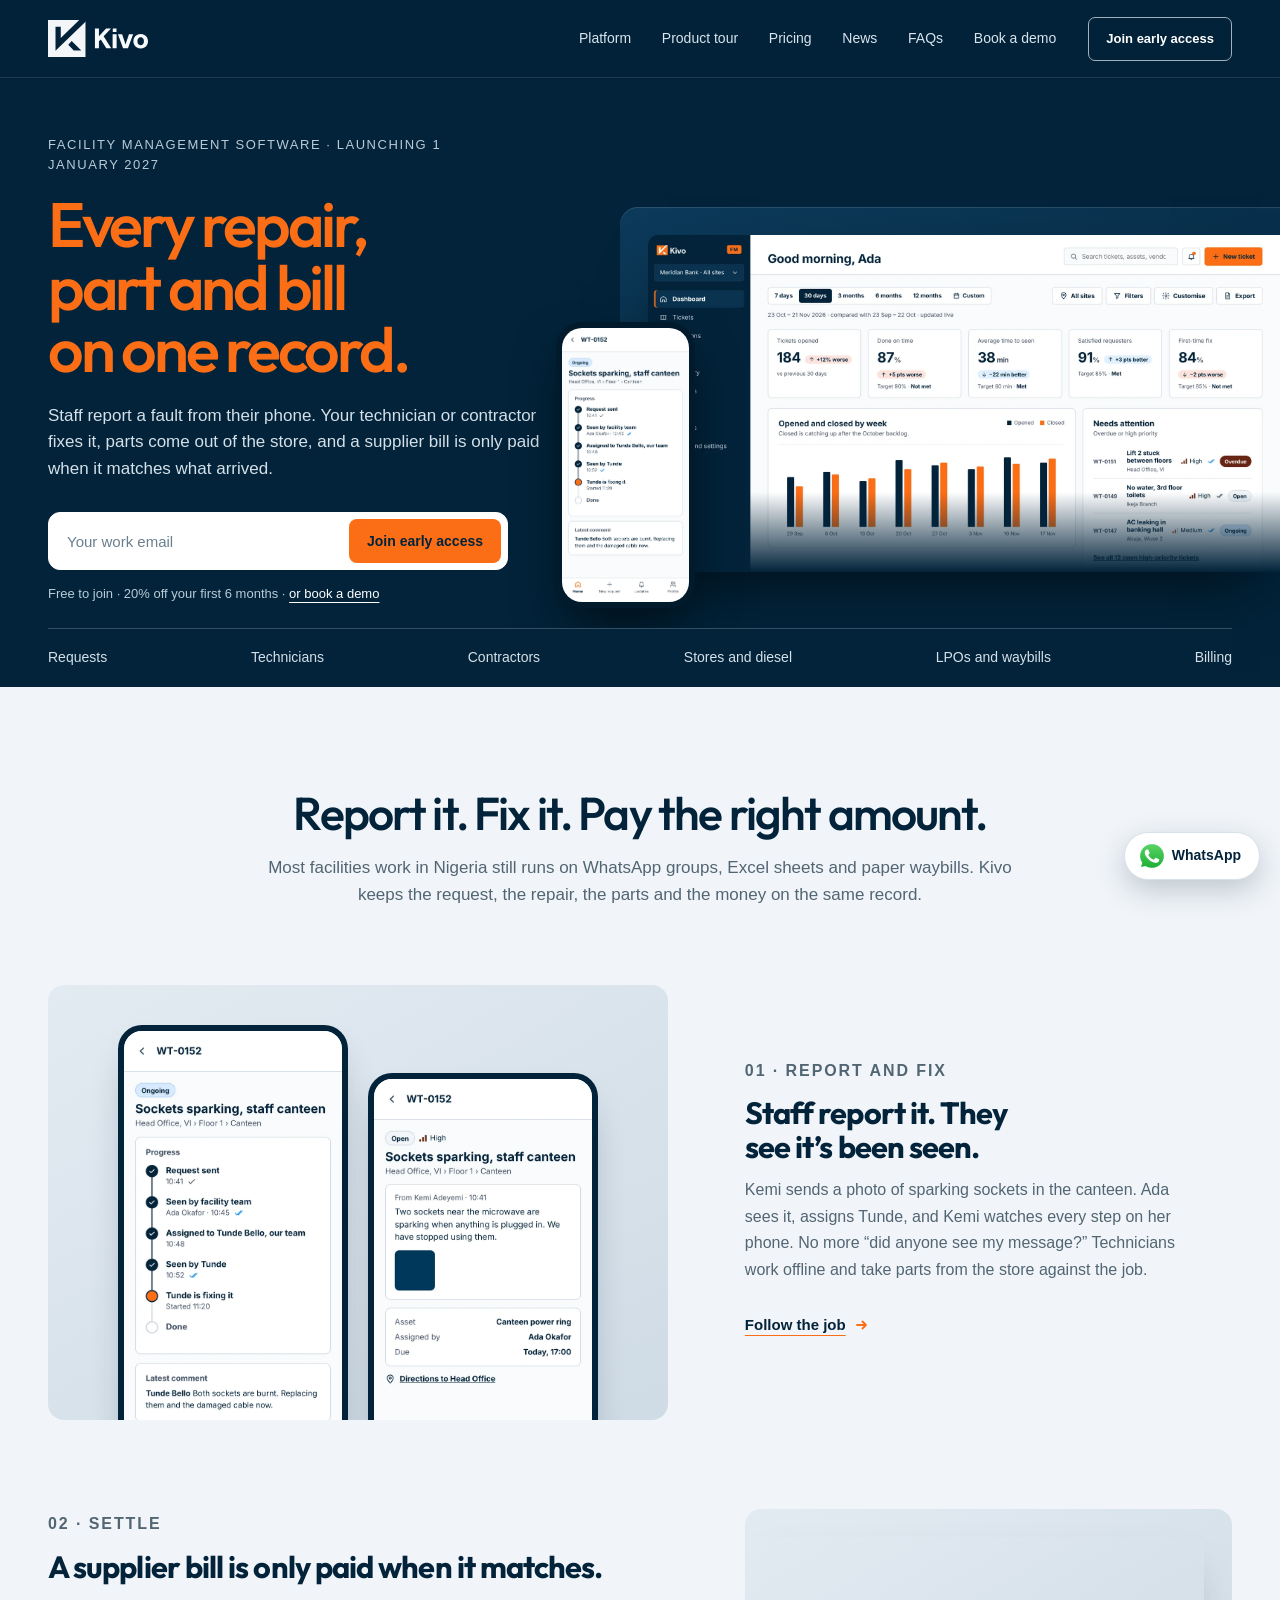
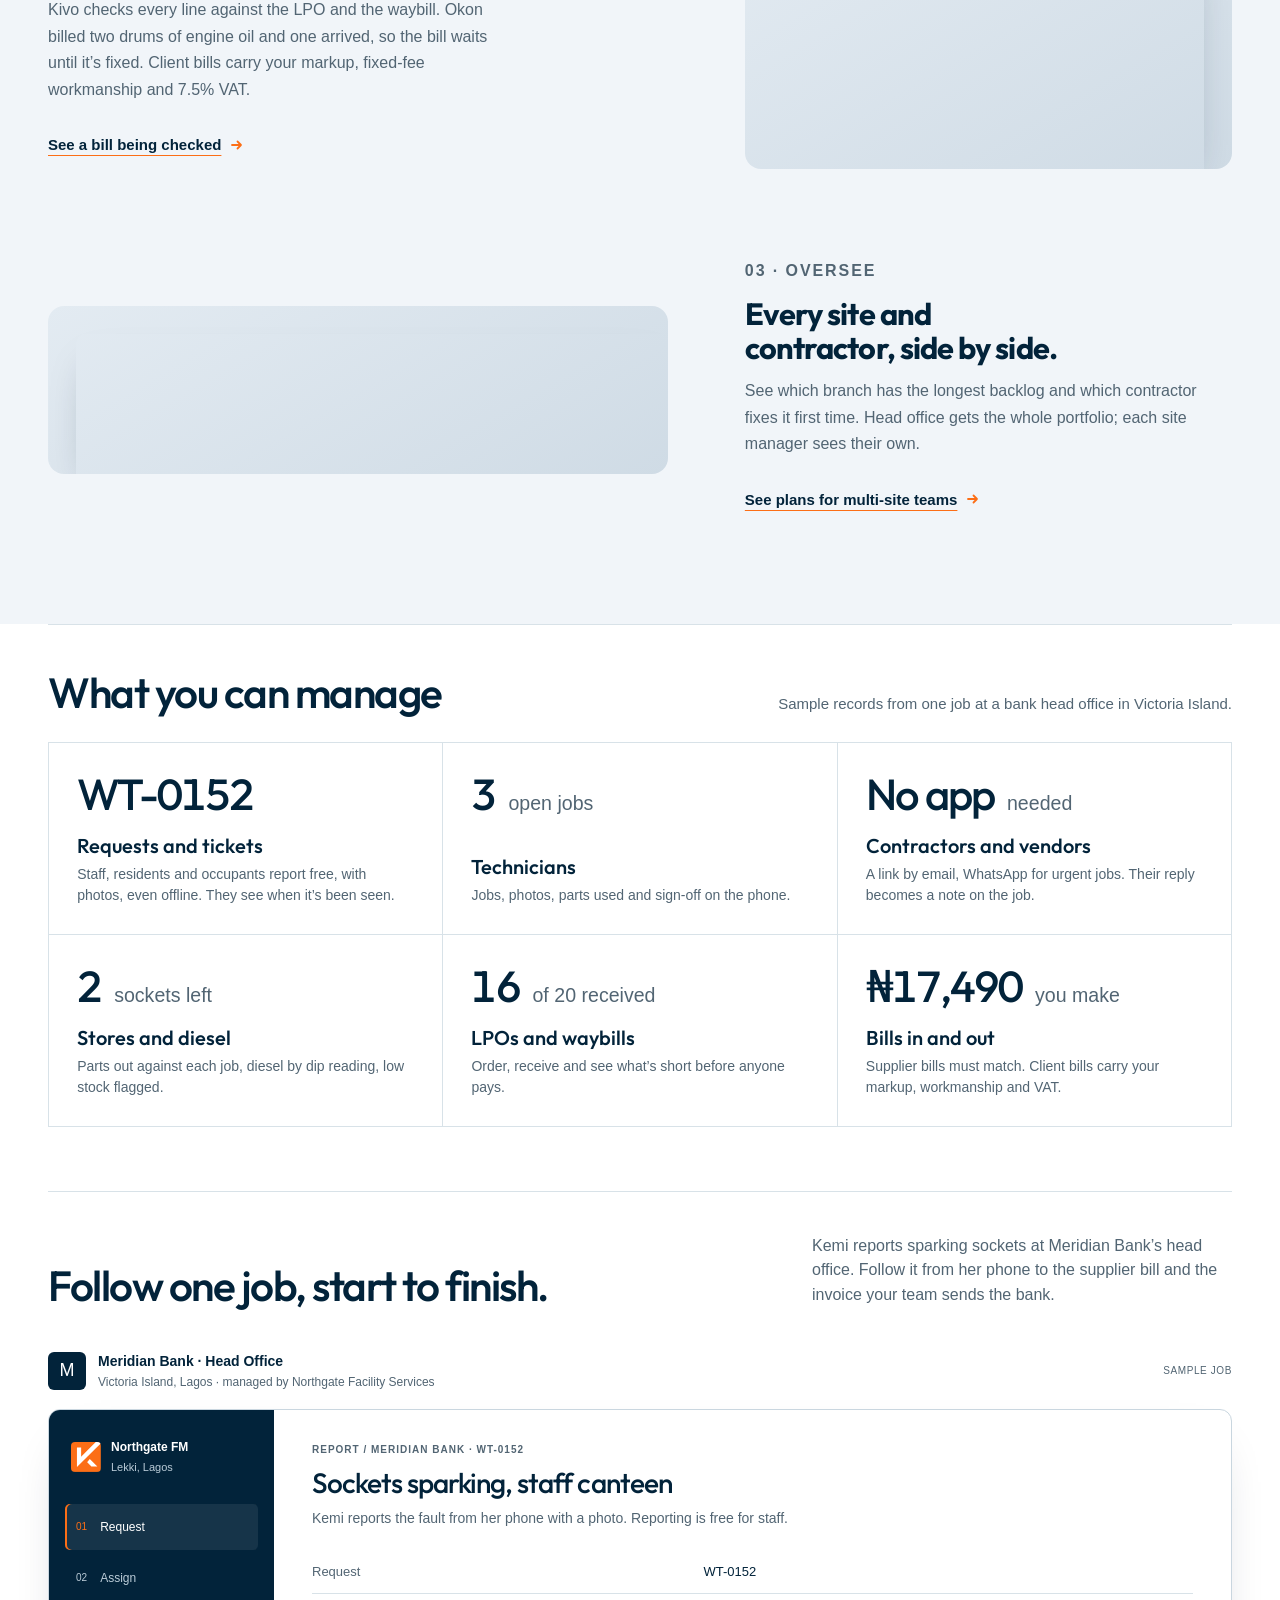
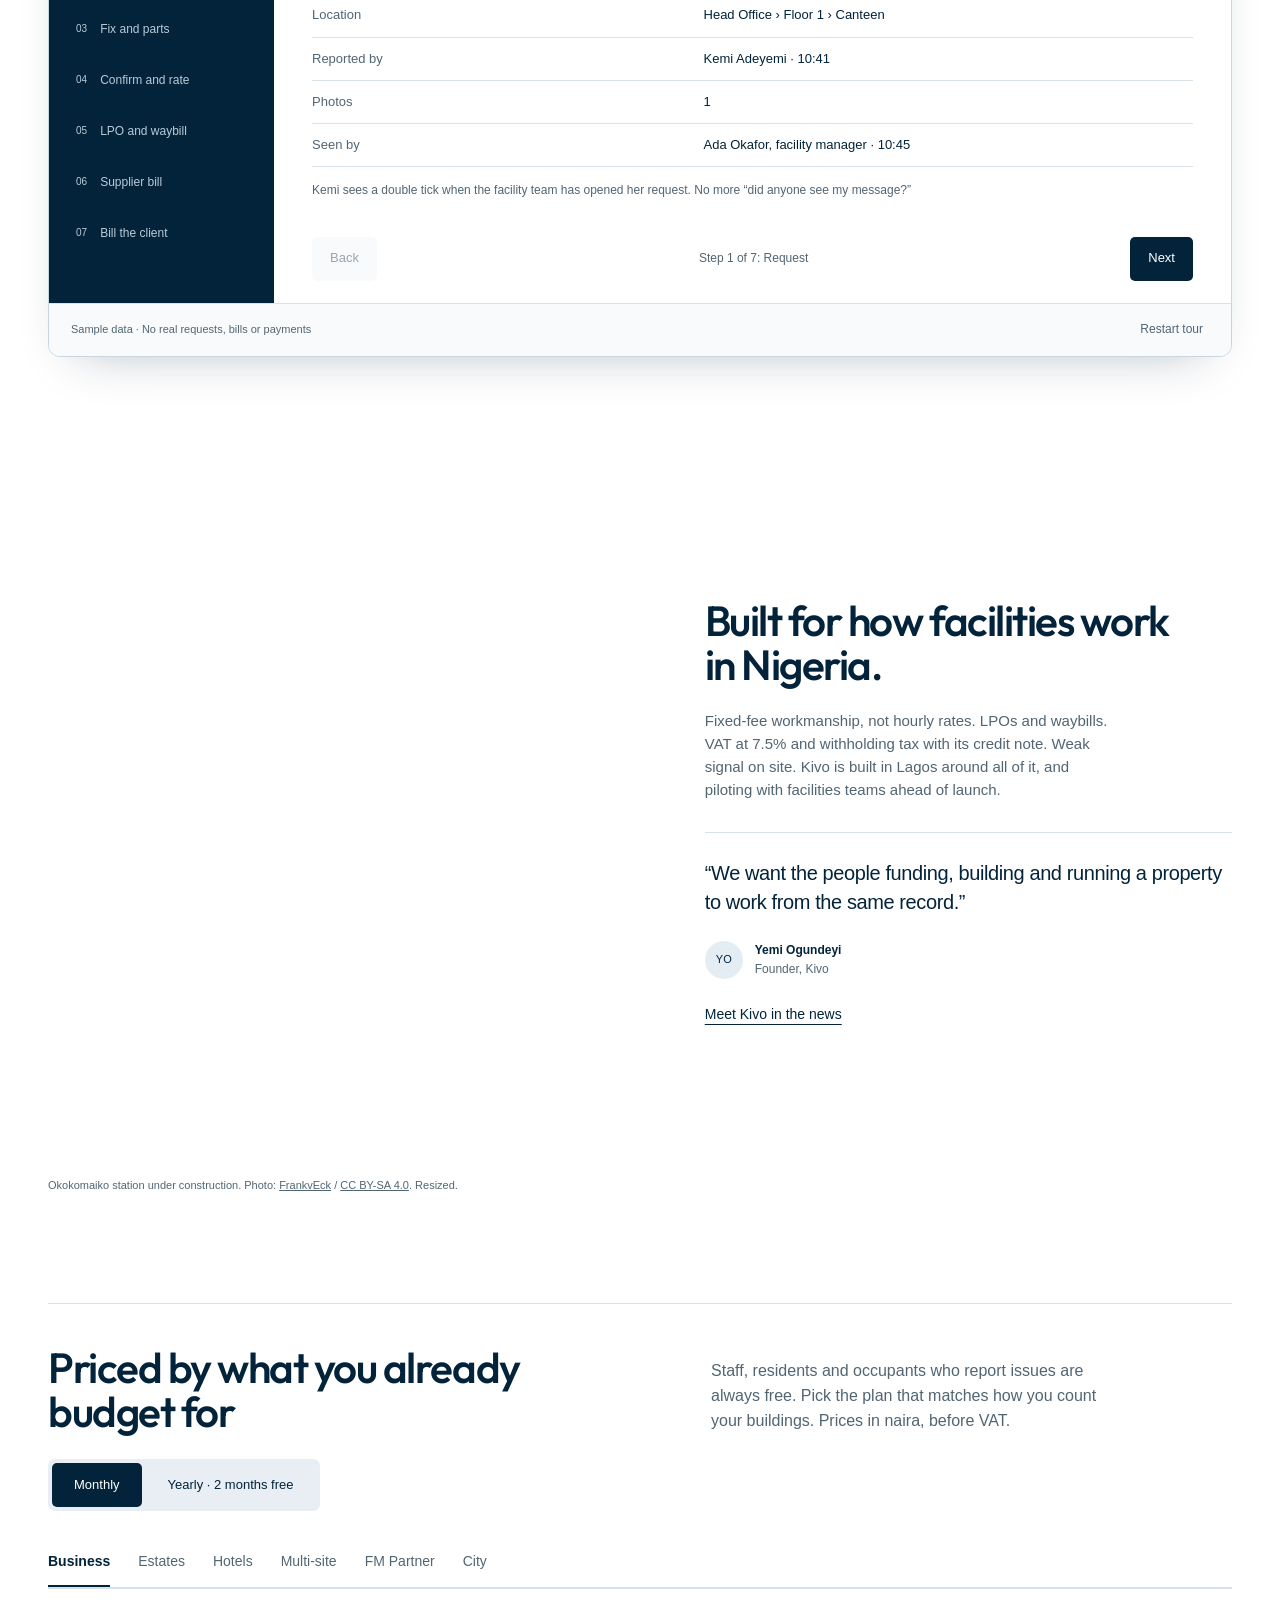
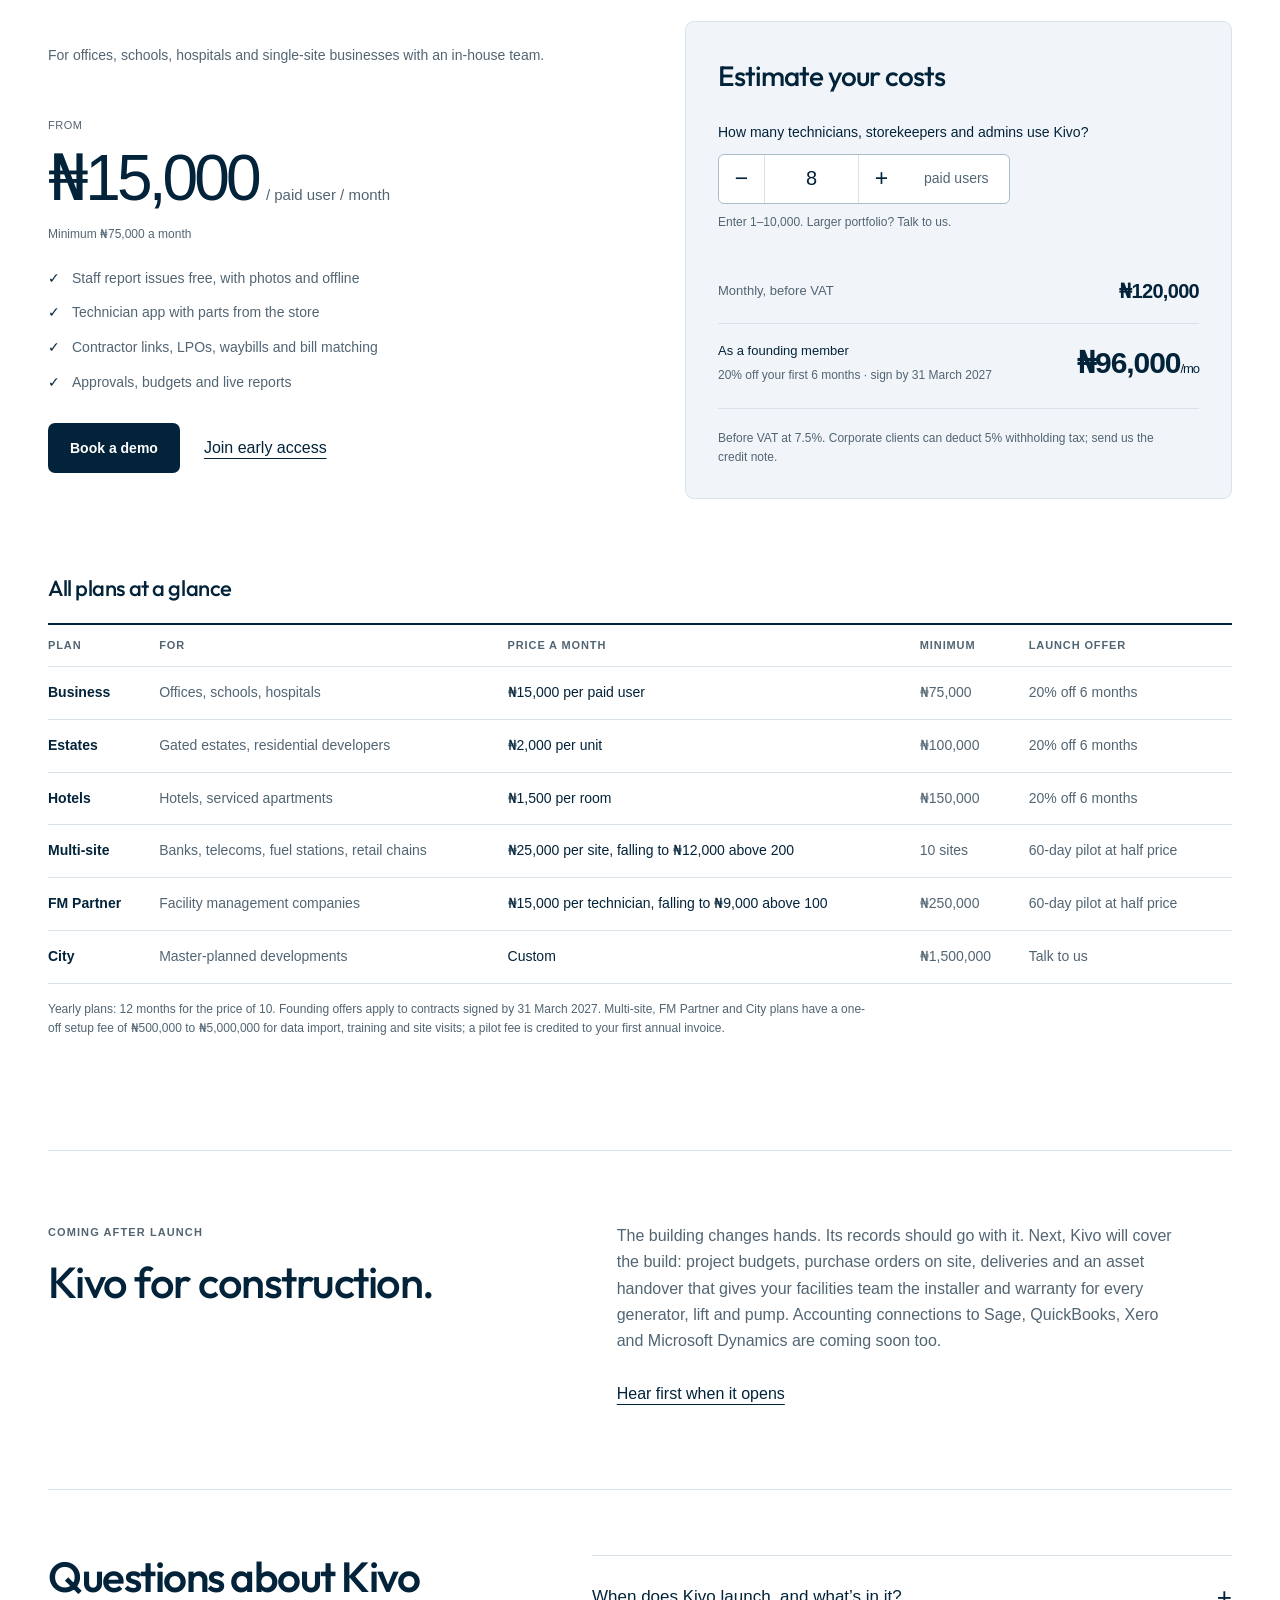
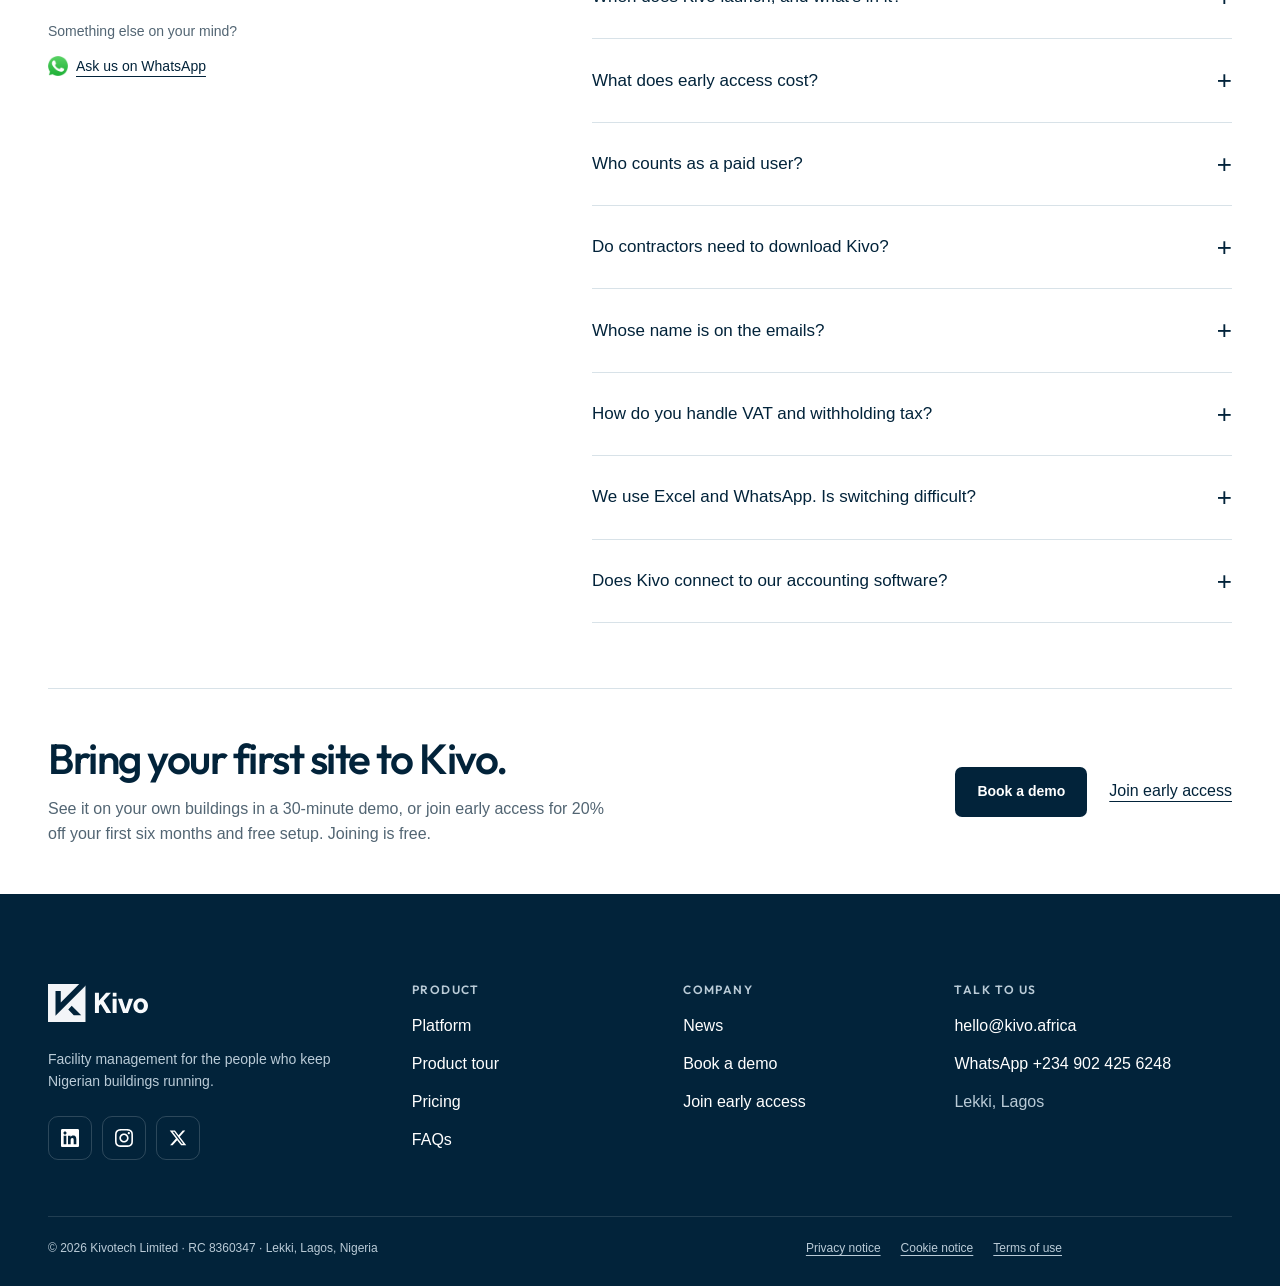
==== commit adae0aae: "Site v2: product stage hero, chapters, two-step early access, social footer, legal pages - Hero show" ====
--- a/public/index.html
+++ b/public/index.html
@@ -21,8 +21,8 @@
   <meta name="twitter:card" content="summary_large_image">
   <link rel="icon" href="assets/kivo-icon.svg" type="image/svg+xml">
   <link rel="stylesheet" href="home.css?v=20261113-3">
-  <link rel="stylesheet" href="recraft.css?v=20261127-5">
-  <script src="app.js?v=20261127-5" defer></script>
+  <link rel="stylesheet" href="recraft.css?v=20261127-7">
+  <script src="app.js?v=20261127-7" defer></script>
 </head>
 <body class="kivo-home editorial-home">
 <a class="skip-link" href="#main">Skip to content</a>
@@ -35,17 +35,27 @@
   </nav>
 </header>
 <main id="main">
-  <section class="hero" aria-labelledby="hero-title">
-    <div class="wrap editorial-hero">
-      <p class="hero-category">Facility management software · Launching 1 January 2027</p>
-      <h1 id="hero-title">Every repair, part and bill<br class="wide-break"> on one record.</h1>
-      <div class="hero-bottom-copy">
+  <section class="hero stage" aria-labelledby="hero-title">
+    <div class="wrap stage-grid">
+      <div class="stage-copy">
+        <p class="hero-category">Facility management software · Launching 1 January 2027</p>
+        <h1 id="hero-title">Every repair, part and bill on one record.</h1>
         <p class="hero-description">Staff report a fault from their phone. Your technician or contractor fixes it, parts come out of the store, and a supplier bill is only paid when it matches what arrived.</p>
-        <div class="hero-actions">
-          <a class="button button-light" href="https://zoho183.zohobookings.eu/273883000000035071" target="_blank" rel="noopener noreferrer">Book a demo</a>
-          <a class="editorial-link hero-tour" href="#workspace">Explore the product tour</a>
-        </div>
-      </div>
+        <form class="capture" id="hero-capture" novalidate>
+          <label class="visually-hidden" for="capture-email">Work email</label>
+          <input id="capture-email" name="email" type="email" autocomplete="email" inputmode="email" placeholder="Your work email">
+          <button class="button button-light" type="submit">Join early access</button>
+        </form>
+        <p class="capture-note">Free to join · 20% off your first 6 months · <a href="https://zoho183.zohobookings.eu/273883000000035071" target="_blank" rel="noopener noreferrer">or book a demo</a></p>
+      </div>
+      <div class="stage-media">
+        <div class="stage-slab">
+          <img class="stage-screen" src="assets/product/dashboard.webp" alt="Kivo dashboard for Meridian Bank: tickets opened, jobs done on time, average time to seen, tickets that need attention" width="1800" height="962" fetchpriority="high" decoding="async">
+          <img class="stage-phone" src="assets/product/phone-request.webp" alt="A requester's phone showing request WT-0152: seen by the facility team, assigned to Tunde, being fixed" width="585" height="1266" decoding="async">
+        </div>
+      </div>
+    </div>
+    <div class="wrap">
       <nav class="capability-index" aria-label="Explore Kivo features">
         <ul>
           <li><a href="#requests">Requests</a></li>
@@ -59,17 +69,47 @@
     </div>
   </section>
 
-  <section class="wrap situations-section" aria-labelledby="situations-heading">
-    <div class="situations-intro"><h2 id="situations-heading">Where Kivo helps</h2><p>For facility management companies, estate managers, and the in-house facilities teams of banks, hotels, schools and offices.</p></div>
-    <ul class="situation-list">
-      <li><a href="#product-panel" data-tour-jump="0"><strong>Sockets are sparking in the staff canteen.</strong><span>Staff report it with a photo. The facility team sees it and assigns a technician in minutes.</span></a></li>
-      <li><a href="#product-panel" data-tour-jump="5"><strong>A supplier bills for 20 sockets. 16 arrived.</strong><span>Kivo holds the bill until it matches the LPO and the waybill.</span></a></li>
-      <li><a href="#contractors"><strong>Your contractor won’t download another app.</strong><span>They get the job by email. Their reply goes straight onto the job.</span></a></li>
-    </ul>
-    <figure class="handover-photo">
-      <img src="assets/site-handover.webp" srcset="assets/site-handover-small.webp 640w, assets/site-handover.webp 1200w" sizes="(max-width: 620px) calc(100vw - 36px), (max-width: 1400px) 43vw, 580px" alt="Two facility professionals walk a residential block in a concrete corridor facing a courtyard" width="1200" height="900" decoding="async">
-      <figcaption>Illustration of a facility walkthrough</figcaption>
-    </figure>
+  <section class="chapters" id="how-it-works" aria-labelledby="chapters-heading">
+    <div class="wrap">
+      <div class="chapters-head">
+        <h2 id="chapters-heading">Report it. Fix it. Pay the right amount.</h2>
+        <p>Most facilities work in Nigeria still runs on WhatsApp groups, Excel sheets and paper waybills. Kivo keeps the request, the repair, the parts and the money on the same record.</p>
+      </div>
+      <article class="chapter">
+        <div class="chapter-media chapter-phones">
+          <img src="assets/product/phone-request.webp" alt="Requester view of WT-0152 with each step ticked: sent, seen, assigned, being fixed" width="585" height="1266" loading="lazy" decoding="async">
+          <img src="assets/product/phone-tech.webp" alt="Technician view of the same job with the asset, who assigned it, the due time and a Start job button" width="585" height="1266" loading="lazy" decoding="async">
+        </div>
+        <div class="chapter-copy">
+          <p class="chapter-label">01 · Report and fix</p>
+          <h3>Staff report it. They see it’s been seen.</h3>
+          <p>Kemi sends a photo of sparking sockets in the canteen. Ada sees it, assigns Tunde, and Kemi watches every step on her phone. No more “did anyone see my message?” Technicians work offline and take parts from the store against the job.</p>
+          <a class="chapter-link" href="#product-panel" data-tour-jump="0">Follow the job<svg class="arrow" viewBox="0 0 16 16" aria-hidden="true"><path d="M3 8h9M8.5 4.5 12 8l-3.5 3.5"/></svg></a>
+        </div>
+      </article>
+      <article class="chapter chapter-flip">
+        <div class="chapter-media chapter-screen">
+          <img src="assets/product/supplier-bill.webp" alt="Kivo stopping a supplier bill: Okon billed 2 drums of engine oil and only 1 arrived, ₦48,000 more than delivered" width="1600" height="806" loading="lazy" decoding="async">
+        </div>
+        <div class="chapter-copy">
+          <p class="chapter-label">02 · Settle</p>
+          <h3>A supplier bill is only paid when it matches.</h3>
+          <p>Kivo checks every line against the LPO and the waybill. Okon billed two drums of engine oil and one arrived, so the bill waits until it’s fixed. Client bills carry your markup, fixed-fee workmanship and 7.5% VAT.</p>
+          <a class="chapter-link" href="#product-panel" data-tour-jump="5">See a bill being checked<svg class="arrow" viewBox="0 0 16 16" aria-hidden="true"><path d="M3 8h9M8.5 4.5 12 8l-3.5 3.5"/></svg></a>
+        </div>
+      </article>
+      <article class="chapter">
+        <div class="chapter-media chapter-screen">
+          <img src="assets/product/dashboard-scorecard.webp" alt="Contractor scorecards out of 100 and the open backlog for each Meridian Bank site" width="1400" height="332" loading="lazy" decoding="async">
+        </div>
+        <div class="chapter-copy">
+          <p class="chapter-label">03 · Oversee</p>
+          <h3>Every site and contractor, side by side.</h3>
+          <p>See which branch has the longest backlog and which contractor fixes it first time. Head office gets the whole portfolio; each site manager sees their own.</p>
+          <a class="chapter-link" href="#pricing">See plans for multi-site teams<svg class="arrow" viewBox="0 0 16 16" aria-hidden="true"><path d="M3 8h9M8.5 4.5 12 8l-3.5 3.5"/></svg></a>
+        </div>
+      </article>
+    </div>
   </section>
 
   <section class="wrap catalogue-section" id="features" aria-labelledby="platform-title">
@@ -84,14 +124,7 @@
     </ul>
   </section>
 
-  <section class="wrap approach-section" id="how-it-works" aria-labelledby="approach-heading">
-    <div><h2 id="approach-heading">Report it. Fix it. Pay the right amount.</h2><p>Most facilities work in Nigeria still runs on WhatsApp groups, Excel sheets and paper waybills. Kivo keeps the request, the repair, the parts and the money on the same record, so nothing is lost and nothing is paid twice.</p></div>
-    <ol class="approach-list">
-      <li><h3>Report</h3><p>Anyone in the building logs a fault with a photo and sees when your team has seen it.</p></li>
-      <li><h3>Fix</h3><p>Assign your technician or a contractor. Parts come out of the store against the job.</p></li>
-      <li><h3>Settle</h3><p>Pay suppliers only for what arrived. Bill your client with markup, fixed-fee workmanship and VAT.</p></li>
-    </ol>
-  </section>
+  
 
   <section class="product-section" id="workspace" aria-labelledby="workspace-heading"><div class="wrap">
     <div class="product-intro"><div><h2 id="workspace-heading">Follow one job, start to finish.</h2></div><p>Kemi reports sparking sockets at Meridian Bank’s head office. Follow it from her phone to the supplier bill and the invoice your team sends the bank.</p></div>
@@ -222,37 +255,82 @@
     <div class="closing-actions"><a class="button button-dark" href="https://zoho183.zohobookings.eu/273883000000035071" target="_blank" rel="noopener noreferrer">Book a demo</a><button class="editorial-link" type="button" data-join>Join early access</button></div>
   </section>
 </main>
-<footer class="site-footer"><div class="wrap"><div class="footer-top"><a href="#" class="brand" aria-label="Kivo home"><img src="assets/kivo-complete.svg" alt="" width="104" height="39"></a><p>For the people who keep<br>buildings running.</p><div><a href="mailto:hello@kivo.africa">hello@kivo.africa </a><a href="https://wa.me/2349024256248" target="_blank" rel="noopener noreferrer">WhatsApp +234 902 425 6248</a></div></div><div class="footer-bottom"><span>© 2026 Kivotech Limited (RC 8360347).</span><div><a href="#features">Platform</a><a href="#pricing">Pricing</a><a href="news.html">News</a></div><span>Built in Lagos.</span></div></div></footer>
+<footer class="site-footer kivo-footer">
+  <div class="wrap">
+    <div class="footer-grid">
+      <div class="footer-brand">
+        <a href="#main" class="brand" aria-label="Kivo home"><img src="assets/kivo-white.svg" alt="" width="104" height="39"></a>
+        <p>Facility management for the people who keep Nigerian buildings running.</p>
+        <ul class="social-links" aria-label="Kivo on social media">
+          <li><a href="https://www.linkedin.com/company/kivoafrica/" target="_blank" rel="noopener noreferrer" aria-label="Kivo on LinkedIn"><svg viewBox="0 0 48 48" aria-hidden="true"><path d="M44.4469 0H3.54375C1.58437 0 0 1.54688 0 3.45938V44.5312C0 46.4437 1.58437 48 3.54375 48H44.4469C46.4062 48 48 46.4438 48 44.5406V3.45938C48 1.54688 46.4062 0 44.4469 0ZM14.2406 40.9031H7.11563V17.9906H14.2406V40.9031ZM10.6781 14.8688C8.39062 14.8688 6.54375 13.0219 6.54375 10.7437C6.54375 8.46562 8.39062 6.61875 10.6781 6.61875C12.9563 6.61875 14.8031 8.46562 14.8031 10.7437C14.8031 13.0125 12.9563 14.8688 10.6781 14.8688ZM40.9031 40.9031H33.7875V29.7656C33.7875 27.1125 33.7406 23.6906 30.0844 23.6906C26.3812 23.6906 25.8187 26.5875 25.8187 29.5781V40.9031H18.7125V17.9906H25.5375V21.1219H25.6312C26.5781 19.3219 28.9031 17.4188 32.3625 17.4188C39.5719 17.4188 40.9031 22.1625 40.9031 28.3313V40.9031Z"/></svg></a></li>
+          <li><a href="https://www.instagram.com/kivo.africa" target="_blank" rel="noopener noreferrer" aria-label="Kivo on Instagram"><svg viewBox="0 0 48 48" aria-hidden="true"><path d="M24 4.32187C30.4125 4.32187 31.1719 4.35 33.6938 4.4625C36.0375 4.56562 37.3031 4.95938 38.1469 5.2875C39.2625 5.71875 40.0688 6.24375 40.9031 7.07812C41.7469 7.92188 42.2625 8.71875 42.6938 9.83438C43.0219 10.6781 43.4156 11.9531 43.5188 14.2875C43.6313 16.8187 43.6594 17.5781 43.6594 23.9813C43.6594 30.3938 43.6313 31.1531 43.5188 33.675C43.4156 36.0188 43.0219 37.2844 42.6938 38.1281C42.2625 39.2438 41.7375 40.05 40.9031 40.8844C40.0594 41.7281 39.2625 42.2438 38.1469 42.675C37.3031 43.0031 36.0281 43.3969 33.6938 43.5C31.1625 43.6125 30.4031 43.6406 24 43.6406C17.5875 43.6406 16.8281 43.6125 14.3063 43.5C11.9625 43.3969 10.6969 43.0031 9.85313 42.675C8.7375 42.2438 7.93125 41.7188 7.09688 40.8844C6.25313 40.0406 5.7375 39.2438 5.30625 38.1281C4.97813 37.2844 4.58438 36.0094 4.48125 33.675C4.36875 31.1438 4.34063 30.3844 4.34063 23.9813C4.34063 17.5688 4.36875 16.8094 4.48125 14.2875C4.58438 11.9437 4.97813 10.6781 5.30625 9.83438C5.7375 8.71875 6.2625 7.9125 7.09688 7.07812C7.94063 6.23438 8.7375 5.71875 9.85313 5.2875C10.6969 4.95938 11.9719 4.56562 14.3063 4.4625C16.8281 4.35 17.5875 4.32187 24 4.32187ZM24 0C17.4844 0 16.6688 0.028125 14.1094 0.140625C11.5594 0.253125 9.80625 0.665625 8.2875 1.25625C6.70312 1.875 5.3625 2.69062 4.03125 4.03125C2.69063 5.3625 1.875 6.70313 1.25625 8.27813C0.665625 9.80625 0.253125 11.55 0.140625 14.1C0.028125 16.6687 0 17.4844 0 24C0 30.5156 0.028125 31.3312 0.140625 33.8906C0.253125 36.4406 0.665625 38.1938 1.25625 39.7125C1.875 41.2969 2.69063 42.6375 4.03125 43.9688C5.3625 45.3 6.70313 46.125 8.27813 46.7344C9.80625 47.325 11.55 47.7375 14.1 47.85C16.6594 47.9625 17.475 47.9906 23.9906 47.9906C30.5063 47.9906 31.3219 47.9625 33.8813 47.85C36.4313 47.7375 38.1844 47.325 39.7031 46.7344C41.2781 46.125 42.6188 45.3 43.95 43.9688C45.2812 42.6375 46.1063 41.2969 46.7156 39.7219C47.3063 38.1938 47.7188 36.45 47.8313 33.9C47.9438 31.3406 47.9719 30.525 47.9719 24.0094C47.9719 17.4938 47.9438 16.6781 47.8313 14.1188C47.7188 11.5688 47.3063 9.81563 46.7156 8.29688C46.125 6.70312 45.3094 5.3625 43.9688 4.03125C42.6375 2.7 41.2969 1.875 39.7219 1.26562C38.1938 0.675 36.45 0.2625 33.9 0.15C31.3313 0.028125 30.5156 0 24 0Z"/><path d="M24 11.6719C17.1938 11.6719 11.6719 17.1938 11.6719 24C11.6719 30.8062 17.1938 36.3281 24 36.3281C30.8062 36.3281 36.3281 30.8062 36.3281 24C36.3281 17.1938 30.8062 11.6719 24 11.6719ZM24 31.9969C19.5844 31.9969 16.0031 28.4156 16.0031 24C16.0031 19.5844 19.5844 16.0031 24 16.0031C28.4156 16.0031 31.9969 19.5844 31.9969 24C31.9969 28.4156 28.4156 31.9969 24 31.9969Z"/><path d="M39.6937 11.1843C39.6937 12.778 38.4 14.0624 36.8156 14.0624C35.2219 14.0624 33.9375 12.7687 33.9375 11.1843C33.9375 9.59053 35.2313 8.30615 36.8156 8.30615C38.4 8.30615 39.6937 9.5999 39.6937 11.1843Z"/></svg></a></li>
+          <li><a href="https://x.com/get_kivo" target="_blank" rel="noopener noreferrer" aria-label="Kivo on X"><svg viewBox="0 0 48 48" aria-hidden="true"><path d="M36.6526 3.8078H43.3995L28.6594 20.6548L46 43.5797H32.4225L21.7881 29.6759L9.61989 43.5797H2.86886L18.6349 25.56L2 3.8078H15.9222L25.5348 16.5165L36.6526 3.8078ZM34.2846 39.5414H38.0232L13.8908 7.63406H9.87892L34.2846 39.5414Z"/></svg></a></li>
+        </ul>
+      </div>
+      <nav class="footer-col" aria-label="Product"><h2>Product</h2><a href="#features">Platform</a><a href="#workspace">Product tour</a><a href="#pricing">Pricing</a><a href="#questions">FAQs</a></nav>
+      <nav class="footer-col" aria-label="Company"><h2>Company</h2><a href="news.html">News</a><a href="https://zoho183.zohobookings.eu/273883000000035071" target="_blank" rel="noopener noreferrer">Book a demo</a><button type="button" data-join>Join early access</button></nav>
+      <div class="footer-col"><h2>Talk to us</h2><a href="mailto:hello@kivo.africa">hello@kivo.africa</a><a href="https://wa.me/2349024256248" target="_blank" rel="noopener noreferrer">WhatsApp +234 902 425 6248</a><span>Lekki, Lagos</span></div>
+    </div>
+    <div class="footer-legal"><span>© 2026 Kivotech Limited · RC 8360347 · Lekki, Lagos, Nigeria</span><nav aria-label="Legal"><a href="privacy.html">Privacy notice</a><a href="cookies.html">Cookie notice</a><a href="terms.html">Terms of use</a></nav></div>
+  </div>
+</footer>
 
 <a class="wa-float" href="https://wa.me/2349024256248?text=Hi%20Kivo%2C%20I%27d%20like%20to%20know%20more." target="_blank" rel="noopener noreferrer" aria-label="Chat with Kivo on WhatsApp"><img class="wa-icon" src="assets/whatsapp.png" alt="" width="20" height="20"><span>WhatsApp</span></a>
 
-<dialog id="join-dialog" class="dialog" aria-labelledby="join-title">
-  <button class="dialog-close" aria-label="Close early access" data-close>×</button>
-  <div id="join-form-view">
-    <p class="eyebrow">LAUNCHING 1 JANUARY 2027</p>
-    <h2 id="join-title">Join early access</h2>
-    <p class="dialog-intro">20% off your first six months, free setup from your Excel sheets and a direct line to the founders. Free to join.</p>
-    <!-- Posts to /api/early-access: Brevo list "Website – early access" + email to the team. -->
-    <form id="join-form" class="join-form" novalidate>
-      <div class="join-field"><label for="lead-name">Full name</label><input id="lead-name" name="fullName" type="text" autocomplete="name" required placeholder="Adaeze Nwosu"></div>
-      <div class="join-field"><label for="lead-email">Work email</label><input id="lead-email" name="email" type="email" autocomplete="email" required placeholder="adaeze@company.com"></div>
-      <div class="join-field"><label for="lead-company">Company or estate</label><input id="lead-company" name="companyName" type="text" autocomplete="organization" required placeholder="Lekki Gardens Estate"></div>
-      <div class="join-row">
-        <div class="join-field"><label for="lead-sites">Sites</label><select id="lead-sites" name="sitesCount"><option value="1-3">1 to 3</option><option value="4-10" selected>4 to 10</option><option value="11-25">11 to 25</option><option value="25+">More than 25</option></select></div>
-        <div class="join-field"><label for="lead-module">Most interested in</label><select id="lead-module" name="primaryModule"><option>Requests and tickets</option><option>Technicians on mobile</option><option>Contractors and vendors</option><option>Stores and diesel</option><option>LPOs and waybills</option><option>Billing and invoices</option><option selected>Full facility platform</option></select></div>
-      </div>
-      <div class="join-trap" aria-hidden="true"><label for="lead-website">Leave this empty</label><input id="lead-website" name="website" type="text" tabindex="-1" autocomplete="off"></div>
-      <p class="join-error" id="join-error" role="alert" hidden></p>
-      <button class="button button-light join-submit" type="submit" id="join-submit">Join early access</button>
-    </form>
-    <p class="join-alt"><a href="https://zoho183.zohobookings.eu/273883000000035071" target="_blank" rel="noopener noreferrer">Book a demo instead</a><span aria-hidden="true">·</span><a class="wa-link" href="https://wa.me/2349024256248?text=Hi%20Kivo%2C%20I%27d%20like%20to%20join%20early%20access." target="_blank" rel="noopener noreferrer"><img class="wa-icon" src="assets/whatsapp.png" alt="" width="20" height="20">WhatsApp us</a></p>
-  </div>
-  <div id="join-done" class="join-done" hidden tabindex="-1">
-    <p class="eyebrow">YOU’RE ON THE LIST</p>
-    <h2>Thank you, <span id="join-done-name">there</span>.</h2>
-    <p class="dialog-intro">We’ll be in touch before launch to set up your first site. Founding member pricing is held for you.</p>
-    <div class="dialog-actions"><a class="button button-dark" href="https://zoho183.zohobookings.eu/273883000000035071" target="_blank" rel="noopener noreferrer">Book a demo now</a></div>
-    <p class="official-join"><a class="wa-link" href="https://wa.me/2349024256248" target="_blank" rel="noopener noreferrer"><img class="wa-icon" src="assets/whatsapp.png" alt="" width="20" height="20">Chat with the founders on WhatsApp</a></p>
+<dialog id="join-dialog" class="dialog join-dialog" aria-labelledby="join-title">
+  <div class="join-shell">
+    <aside class="join-aside">
+      <p class="join-kicker">Founding members</p>
+      <p class="join-aside-title">Launching 1 January 2027</p>
+      <ul class="join-benefits">
+        <li><strong>20% off</strong> your first six months</li>
+        <li><strong>Free setup</strong> from your Excel sheets</li>
+        <li><strong>A direct line</strong> to the founders on WhatsApp</li>
+        <li><strong>A say</strong> in what we build next</li>
+      </ul>
+      <img class="join-aside-shot" src="assets/product/phone-request.webp" alt="" width="585" height="1266" loading="lazy" decoding="async">
+    </aside>
+    <div class="join-main">
+      <button class="dialog-close" type="button" aria-label="Close" data-close>×</button>
+      <div id="join-form-view">
+        <p class="join-progress" id="join-progress">Step 1 of 2 · About you</p>
+        <div class="join-progress-bar" aria-hidden="true"><span id="join-progress-fill"></span></div>
+        <h2 id="join-title">Join early access</h2>
+        <form id="join-form" class="join-form" novalidate>
+          <fieldset class="join-step" data-step="1">
+            <legend class="visually-hidden">About you</legend>
+            <div class="join-field"><label for="lead-email">Work email</label><input id="lead-email" name="email" type="email" autocomplete="email" inputmode="email" required></div>
+            <div class="join-row">
+              <div class="join-field"><label for="lead-name">Full name</label><input id="lead-name" name="fullName" type="text" autocomplete="name" required></div>
+              <div class="join-field"><label for="lead-company">Company or estate</label><input id="lead-company" name="companyName" type="text" autocomplete="organization" required></div>
+            </div>
+            <fieldset class="join-chips"><legend>Your role</legend><div class="chip-group"><label class="chip"><input type="radio" name="role" value="Facility manager"><span>Facility manager</span></label><label class="chip"><input type="radio" name="role" value="FM company"><span>I run an FM company</span></label><label class="chip"><input type="radio" name="role" value="Estate or property manager"><span>Estate or property manager</span></label><label class="chip"><input type="radio" name="role" value="Procurement or finance"><span>Procurement or finance</span></label><label class="chip"><input type="radio" name="role" value="Other"><span>Something else</span></label></div></fieldset>
+          </fieldset>
+          <fieldset class="join-step" data-step="2" hidden>
+            <legend class="visually-hidden">Your buildings</legend>
+            <fieldset class="join-chips"><legend>What do you look after?</legend><div class="chip-group"><label class="chip"><input type="radio" name="buildingType" value="Offices or bank branches"><span>Offices or branches</span></label><label class="chip"><input type="radio" name="buildingType" value="Estate or residential"><span>Estates or residential</span></label><label class="chip"><input type="radio" name="buildingType" value="Hotel"><span>Hotels</span></label><label class="chip"><input type="radio" name="buildingType" value="Hospital or school"><span>Hospitals or schools</span></label><label class="chip"><input type="radio" name="buildingType" value="FM company clients"><span>Client sites we manage</span></label></div></fieldset>
+            <fieldset class="join-chips"><legend>How many sites?</legend><div class="chip-group"><label class="chip"><input type="radio" name="sitesCount" value="1-3"><span>1 to 3</span></label><label class="chip"><input type="radio" name="sitesCount" value="4-10"><span>4 to 10</span></label><label class="chip"><input type="radio" name="sitesCount" value="11-25"><span>11 to 25</span></label><label class="chip"><input type="radio" name="sitesCount" value="25+"><span>More than 25</span></label></div></fieldset>
+            <fieldset class="join-chips"><legend>Most interested in <span>pick any</span></legend><div class="chip-group"><label class="chip"><input type="checkbox" name="interests" value="Requests and tickets"><span>Requests and tickets</span></label><label class="chip"><input type="checkbox" name="interests" value="Technicians on mobile"><span>Technicians on mobile</span></label><label class="chip"><input type="checkbox" name="interests" value="Contractors and vendors"><span>Contractors</span></label><label class="chip"><input type="checkbox" name="interests" value="Stores and diesel"><span>Stores and diesel</span></label><label class="chip"><input type="checkbox" name="interests" value="LPOs and waybills"><span>LPOs and waybills</span></label><label class="chip"><input type="checkbox" name="interests" value="Billing and invoices"><span>Billing</span></label></div></fieldset>
+            <div class="join-field"><label for="lead-whatsapp">WhatsApp number <span>optional</span></label><input id="lead-whatsapp" name="whatsapp" type="tel" autocomplete="tel" inputmode="tel" placeholder="0803 000 0000"></div>
+          </fieldset>
+          <div class="join-trap" aria-hidden="true"><label for="lead-website">Leave this empty</label><input id="lead-website" name="website" type="text" tabindex="-1" autocomplete="off"></div>
+          <p class="join-error" id="join-error" role="alert" hidden></p>
+          <div class="join-actions">
+            <button class="join-back" type="button" id="join-back" hidden>Back</button>
+            <button class="button button-light join-submit" type="submit" id="join-submit">Continue</button>
+          </div>
+          <label class="join-consent"><input type="checkbox" name="marketing" value="yes"><span>Send me product updates and launch news. Optional, and you can unsubscribe at any time.</span></label>
+          <p class="join-fine">Free to join. We use your details to set up early access, as explained in our <a href="privacy.html" target="_blank">privacy notice</a>.</p>
+        </form>
+      </div>
+      <div id="join-done" class="join-done" hidden tabindex="-1">
+        <p class="join-progress">You’re on the list</p>
+        <h2>Thank you, <span id="join-done-name">there</span>.</h2>
+        <p class="join-done-copy">We’ll be in touch before launch to set up your first site. Your founding member price is held for you.</p>
+        <a class="button button-dark" href="https://zoho183.zohobookings.eu/273883000000035071" target="_blank" rel="noopener noreferrer">Book a demo now</a>
+        <p class="official-join"><a class="wa-link" href="https://wa.me/2349024256248" target="_blank" rel="noopener noreferrer"><img class="wa-icon" src="assets/whatsapp.png" alt="" width="20" height="20">Chat with the founders on WhatsApp</a></p>
+      </div>
+    </div>
   </div>
 </dialog>
 
--- a/public/recraft.css
+++ b/public/recraft.css
@@ -670,3 +670,173 @@
 @media (max-width:620px){.join-row{grid-template-columns:1fr}.dialog h2{margin:14px 0}}
 
 .join-trap{position:absolute;left:-9999px;width:1px;height:1px;overflow:hidden}
+
+/* ===== 27 Nov 2026 · v2 stage hero, product chapters, two-step join, footer ===== */
+.visually-hidden{position:absolute!important;width:1px;height:1px;padding:0;margin:-1px;overflow:hidden;clip:rect(0 0 0 0);white-space:nowrap;border:0}
+
+/* Hero: promise left, real product staged right */
+.stage{padding-bottom:0}
+.stage-grid{display:grid;grid-template-columns:minmax(0,.9fr) minmax(0,1.1fr);gap:72px;align-items:end;padding-top:clamp(40px,4.5vw,72px)}
+.stage-media{padding-bottom:56px}
+.stage-copy{position:relative;z-index:1;padding-bottom:24px}
+.editorial-home .stage h1{font-size:clamp(44px,4.9vw,74px);line-height:1;margin:18px 0 22px;text-wrap:balance}
+.editorial-home .stage .hero-description{font-size:17px;max-width:500px}
+.capture{display:flex;align-items:center;gap:4px;max-width:460px;height:58px;margin-top:30px;padding-left:16px;background:#fff;border:1px solid #ffffff;border-radius:12px;box-shadow:0 1px 1px rgb(0 0 0 / .04)}
+.capture input{flex:1;min-width:0;height:100%;border:0;background:transparent;color:var(--navy);font:inherit;font-size:15px}
+.capture input::placeholder{color:#6b7f8e}
+.capture input:focus{outline:none}
+.capture:focus-within{box-shadow:0 0 0 3px rgb(252 110 22 / .45)}
+.capture .button{min-height:44px;height:44px;margin:6px;padding:0 18px;border-radius:8px;font-size:14px;flex:none}
+.capture-note{margin-top:14px;font-size:13px;color:var(--on-dark)}
+.capture-note a{color:#fff;text-decoration:underline;text-underline-offset:4px}
+
+.stage-media{position:relative;min-width:0;margin-right:calc((min(1280px,100vw - 96px) - 100vw) / 2)}
+.stage-slab{position:relative;padding:28px 0 0 28px;border-radius:18px 0 0 0;background:linear-gradient(160deg,#0c3a5a 0%,#062b45 60%,#02233a 100%);box-shadow:inset 0 1px 0 #ffffff1f}
+.stage-slab::after{content:"";position:absolute;inset:auto 0 0 0;height:22%;background:linear-gradient(to top,var(--navy),transparent);pointer-events:none}
+.stage-screen{display:block;width:100%;max-width:none;height:auto;aspect-ratio:1800/962;object-fit:cover;object-position:left top;border-radius:10px 0 0 0;box-shadow:0 30px 60px -20px rgb(0 0 0 / .55)}
+.stage-phone{position:absolute;z-index:2;left:-64px;bottom:-36px;width:min(21%,168px);height:auto;border-radius:26px;border:6px solid #011a2c;background:#011a2c;box-shadow:0 24px 50px -10px rgb(0 0 0 / .6)}
+.stage .capability-index{margin-top:0;position:relative;z-index:3;background:var(--navy)}
+
+/* Product chapters */
+.chapters{background:var(--ice);padding-block:clamp(72px,8vw,120px)}
+.chapters-head{max-width:760px;margin:0 auto clamp(48px,6vw,80px);text-align:center}
+.chapters-head h2{font-size:clamp(34px,3.6vw,52px);letter-spacing:-.04em;line-height:1.04;text-wrap:balance}
+.chapters-head p{margin-top:16px;color:var(--muted);font-size:17px;line-height:1.6}
+.chapter{display:grid;grid-template-columns:minmax(0,1.12fr) minmax(0,.88fr);gap:clamp(40px,6vw,88px);align-items:center}
+.chapter+.chapter{margin-top:clamp(56px,7vw,104px)}
+.chapter-flip .chapter-media{order:2}
+.chapter-media{position:relative;border-radius:16px;background:linear-gradient(150deg,#e3ebf2,#cfdbe5);overflow:hidden}
+.chapter-screen{padding:28px 0 0 28px}
+.chapter-flip .chapter-screen{padding:28px 28px 0 0}
+.chapter-screen img{display:block;width:100%;height:auto;border-radius:10px 0 0 0;box-shadow:0 20px 40px -18px rgb(2 35 58 / .35)}
+.chapter-flip .chapter-screen img{border-radius:0 10px 0 0}
+.chapter-phones{display:flex;justify-content:center;align-items:flex-start;gap:20px;padding:40px 28px 0;height:clamp(360px,34vw,470px)}
+.chapter-phones img{width:min(44%,230px);height:auto;border-radius:24px 24px 0 0;border:6px solid var(--navy);border-bottom:0;background:var(--navy);box-shadow:0 20px 40px -18px rgb(2 35 58 / .45)}
+.chapter-phones img+img{margin-top:48px}
+.chapter-label{font-size:12px;font-weight:600;letter-spacing:.12em;text-transform:uppercase;color:var(--orange-ink)}
+.chapter-copy h3{margin:12px 0 14px;font-size:clamp(26px,2.4vw,34px);line-height:1.1;letter-spacing:-.03em;text-wrap:balance}
+.chapter-copy p{color:var(--muted);font-size:16px;line-height:1.65;max-width:460px}
+.chapter-link{display:inline-flex;align-items:center;gap:8px;margin-top:20px;min-height:44px;font-weight:600;font-size:15px;color:var(--navy);text-decoration:underline;text-underline-offset:5px;text-decoration-color:var(--orange)}
+.chapter-link .arrow{width:16px;height:16px;fill:none;stroke:var(--orange);stroke-width:1.8;stroke-linecap:round;stroke-linejoin:round;transition:transform .2s var(--ease)}
+.chapter-link:hover .arrow{transform:translateX(3px)}
+
+/* Footer */
+.kivo-footer{padding-top:clamp(64px,7vw,104px);padding-bottom:28px}
+.footer-grid{display:grid;grid-template-columns:1.4fr 1fr 1fr 1.2fr;gap:40px;padding-bottom:56px;border-bottom:1px solid #ffffff1f}
+.footer-brand p{margin-top:18px;max-width:300px;color:var(--on-dark);font-size:14px;line-height:1.6}
+.social-links{display:flex;gap:10px;margin:24px 0 0;padding:0;list-style:none}
+.social-links a{display:grid;place-items:center;width:44px;height:44px;border-radius:10px;border:1px solid #ffffff2b;color:#fff;transition:background .2s,border-color .2s}
+.social-links a:hover{background:var(--orange);border-color:var(--orange)}
+.social-links svg{width:18px;height:18px;fill:currentColor}
+.footer-col{display:flex;flex-direction:column;align-items:flex-start;gap:2px}
+.footer-col h2{font-size:12px;letter-spacing:.12em;text-transform:uppercase;color:var(--on-dark);font-weight:600;margin:0 0 10px}
+.footer-col a,.footer-col button,.footer-col span{display:inline-flex;align-items:center;min-height:36px;font-size:15px;color:#fff;background:none;border:0;padding:0;font:inherit;cursor:pointer}
+.footer-col span{color:var(--on-dark);cursor:default}
+.footer-col a:hover,.footer-col button:hover{color:var(--orange)}
+.footer-legal{display:flex;justify-content:space-between;gap:16px;padding-top:22px;font-size:12px;color:var(--on-dark)}
+
+/* Join dialog: proof panel + two steps */
+.dialog.join-dialog{width:min(940px,calc(100% - 32px));padding:0;overflow:hidden;border:0;border-radius:16px;background:#fff}
+.join-shell{display:grid;grid-template-columns:minmax(0,.78fr) minmax(0,1.22fr);min-height:600px}
+.join-aside{position:relative;overflow:hidden;padding:40px 36px;background:var(--navy);color:#fff}
+.join-kicker{font-size:12px;font-weight:600;letter-spacing:.12em;text-transform:uppercase;color:var(--orange)}
+.join-aside-title{margin-top:10px;font-family:var(--display);font-size:28px;line-height:1.1;letter-spacing:-.03em}
+.join-benefits{margin:26px 0 0;padding:0;list-style:none;display:grid;gap:14px}
+.join-benefits li{position:relative;padding-left:26px;font-size:15px;line-height:1.45;color:var(--on-dark)}
+.join-benefits li::before{content:"";position:absolute;left:0;top:.35em;width:14px;height:8px;border-left:2px solid var(--orange);border-bottom:2px solid var(--orange);transform:rotate(-45deg)}
+.join-benefits strong{color:#fff;font-weight:600}
+.join-aside-shot{position:absolute;right:-40px;bottom:-140px;width:230px;height:auto;border-radius:26px;border:6px solid #011a2c;transform:rotate(-8deg);opacity:.95}
+.join-main{position:relative;padding:40px 44px 32px}
+.join-main .dialog-close{top:14px;right:14px}
+.join-progress{font-size:12px;font-weight:600;letter-spacing:.08em;text-transform:uppercase;color:var(--muted)}
+.join-progress-bar{height:3px;margin-top:10px;background:var(--ice);border-radius:3px;overflow:hidden}
+.join-progress-bar span{display:block;width:50%;height:100%;background:var(--orange);transition:width .35s var(--ease)}
+.join-main h2{font-size:34px;margin:22px 0 6px;letter-spacing:-.04em}
+.join-form{display:grid;gap:16px;margin-top:18px}
+.join-step{display:grid;gap:18px;border:0;margin:0;padding:0;min-width:0}
+.join-step[hidden]{display:none}
+.join-chips{border:0;margin:0;padding:0;min-width:0}
+.join-chips legend,.join-field label{display:block;margin-bottom:8px;font-size:13px;font-weight:600;color:var(--navy)}
+.join-chips legend span,.join-field label span{font-weight:400;color:var(--muted)}
+.chip-group{display:flex;flex-wrap:wrap;gap:8px}
+.chip{position:relative;display:inline-flex}
+.chip input{position:absolute;opacity:0;width:1px;height:1px}
+.chip span{display:inline-flex;align-items:center;min-height:40px;padding:0 14px;border:1px solid var(--line);border-radius:999px;font-size:14px;color:var(--navy);background:#fff;cursor:pointer;transition:background .15s,border-color .15s,color .15s}
+.chip span:hover{border-color:var(--navy)}
+.chip input:checked+span{background:var(--navy);border-color:var(--navy);color:#fff}
+.chip input:focus-visible+span{outline:2px solid var(--orange);outline-offset:2px}
+.join-actions{display:flex;justify-content:space-between;align-items:center;gap:12px;margin-top:6px}
+.join-actions .join-submit{flex:1;max-width:260px;margin-left:auto}
+.join-back{min-height:48px;padding:0 6px;background:none;border:0;font:inherit;font-weight:600;color:var(--navy);text-decoration:underline;text-underline-offset:4px;cursor:pointer}
+.join-fine{font-size:12px;color:var(--muted)}
+.join-done{padding-top:24px}
+.join-done h2{margin-top:14px}
+.join-done-copy{color:var(--muted);font-size:16px;line-height:1.6;margin:10px 0 26px;max-width:420px}
+
+@media (max-width:1100px){
+  .stage-grid{grid-template-columns:1fr;gap:40px}
+  .stage-media{margin-right:-32px;margin-left:24px}
+  .footer-grid{grid-template-columns:1fr 1fr}
+}
+@media (max-width:980px){
+  .chapter,.chapter-flip{grid-template-columns:1fr;gap:28px}
+  .chapter-flip .chapter-media{order:0}
+}
+@media (max-width:760px){
+  .join-shell{grid-template-columns:1fr;min-height:0}
+  .join-aside{padding:22px 24px}
+  .join-aside-title{font-size:20px}
+  .join-benefits{margin-top:14px;gap:8px}
+  .join-benefits li{font-size:13px}
+  .join-aside-shot{display:none}
+  .join-main{padding:24px 22px 22px}
+  .join-main h2{font-size:28px}
+}
+@media (max-width:620px){
+  .editorial-home .stage h1{font-size:clamp(38px,10.5vw,52px)}
+  .capture{height:auto;flex-wrap:wrap;padding:6px;gap:6px}
+  .capture input{height:46px;padding-left:10px;flex-basis:100%}
+  .capture .button{width:100%;margin:0}
+  .stage-media{margin-right:-20px;margin-left:8px}
+  .stage-slab{padding:16px 0 0 16px}
+  .stage-phone{left:-10px;bottom:-20px;width:28%;border-width:4px;border-radius:16px}
+  .stage-media{padding-bottom:36px}
+  .chapter-phones{height:330px;padding:24px 16px 0;gap:12px}
+  .chapter-screen{padding:16px 0 0 16px}
+  .chapter-flip .chapter-screen{padding:16px 16px 0 0}
+  .footer-grid{grid-template-columns:1fr;gap:28px}
+  .footer-legal{flex-direction:column}
+  .join-row{grid-template-columns:1fr}
+}
+
+/* Footer on navy (overrides editorial transparent footer) */
+.site-footer.kivo-footer{background:var(--navy);color:#fff}
+.footer-legal nav{display:flex;flex-wrap:wrap;gap:20px}
+.footer-legal a{color:var(--on-dark);text-decoration:underline;text-underline-offset:3px}
+.footer-legal a:hover{color:#fff}
+/* Form consent */
+.join-consent{display:flex;gap:10px;align-items:flex-start;font-size:13px;line-height:1.5;color:var(--muted);cursor:pointer}
+.join-consent input{width:18px;height:18px;margin-top:1px;flex:none;accent-color:var(--navy)}
+.join-fine a{color:var(--navy);text-decoration:underline;text-underline-offset:3px}
+/* Legal pages */
+.legal{padding:calc(77px + clamp(40px,5vw,72px)) 0 clamp(72px,8vw,120px);background:var(--paper)}
+.legal-grid{display:grid;grid-template-columns:220px minmax(0,720px);gap:clamp(32px,6vw,96px);align-items:start}
+.legal-toc{position:sticky;top:110px;font-size:14px}
+.legal-toc>p:first-child{font-size:12px;font-weight:600;letter-spacing:.1em;text-transform:uppercase;color:var(--muted);margin-bottom:12px}
+.legal-toc ol{margin:0;padding:0 0 0 18px;display:grid;gap:8px;color:var(--muted)}
+.legal-toc a{color:var(--navy)}
+.legal-toc a:hover{color:var(--orange-ink);text-decoration:underline}
+.legal-other{margin-top:24px;padding-top:16px;border-top:1px solid var(--line);color:var(--muted)}
+.legal-other a{color:var(--navy);text-decoration:underline;text-underline-offset:3px}
+.legal-body h1{font-size:clamp(40px,4.5vw,60px);letter-spacing:-.045em;line-height:1}
+.legal-meta{margin:14px 0 28px;font-size:13px;color:var(--muted)}
+.legal-body h2{margin:44px 0 12px;font-size:22px;letter-spacing:-.02em;scroll-margin-top:110px}
+.legal-body p,.legal-body li{font-size:16px;line-height:1.7;color:#2c4252}
+.legal-body p+p{margin-top:12px}
+.legal-body ul{margin:10px 0 0;padding-left:20px;display:grid;gap:8px}
+.legal-body a{color:var(--navy);text-decoration:underline;text-underline-offset:3px;text-decoration-color:var(--orange)}
+@media (max-width:860px){.legal-grid{grid-template-columns:1fr}.legal-toc{position:static}}
+.legal-toc ol{list-style:none;padding-left:0}
+.footer-legal{padding-right:170px}
+@media (max-width:620px){.footer-legal{padding-right:0;padding-bottom:64px}}
+@media (max-width:620px){.join-benefits{display:none}.join-aside{padding:18px 22px}.join-aside-title{margin-top:4px}}
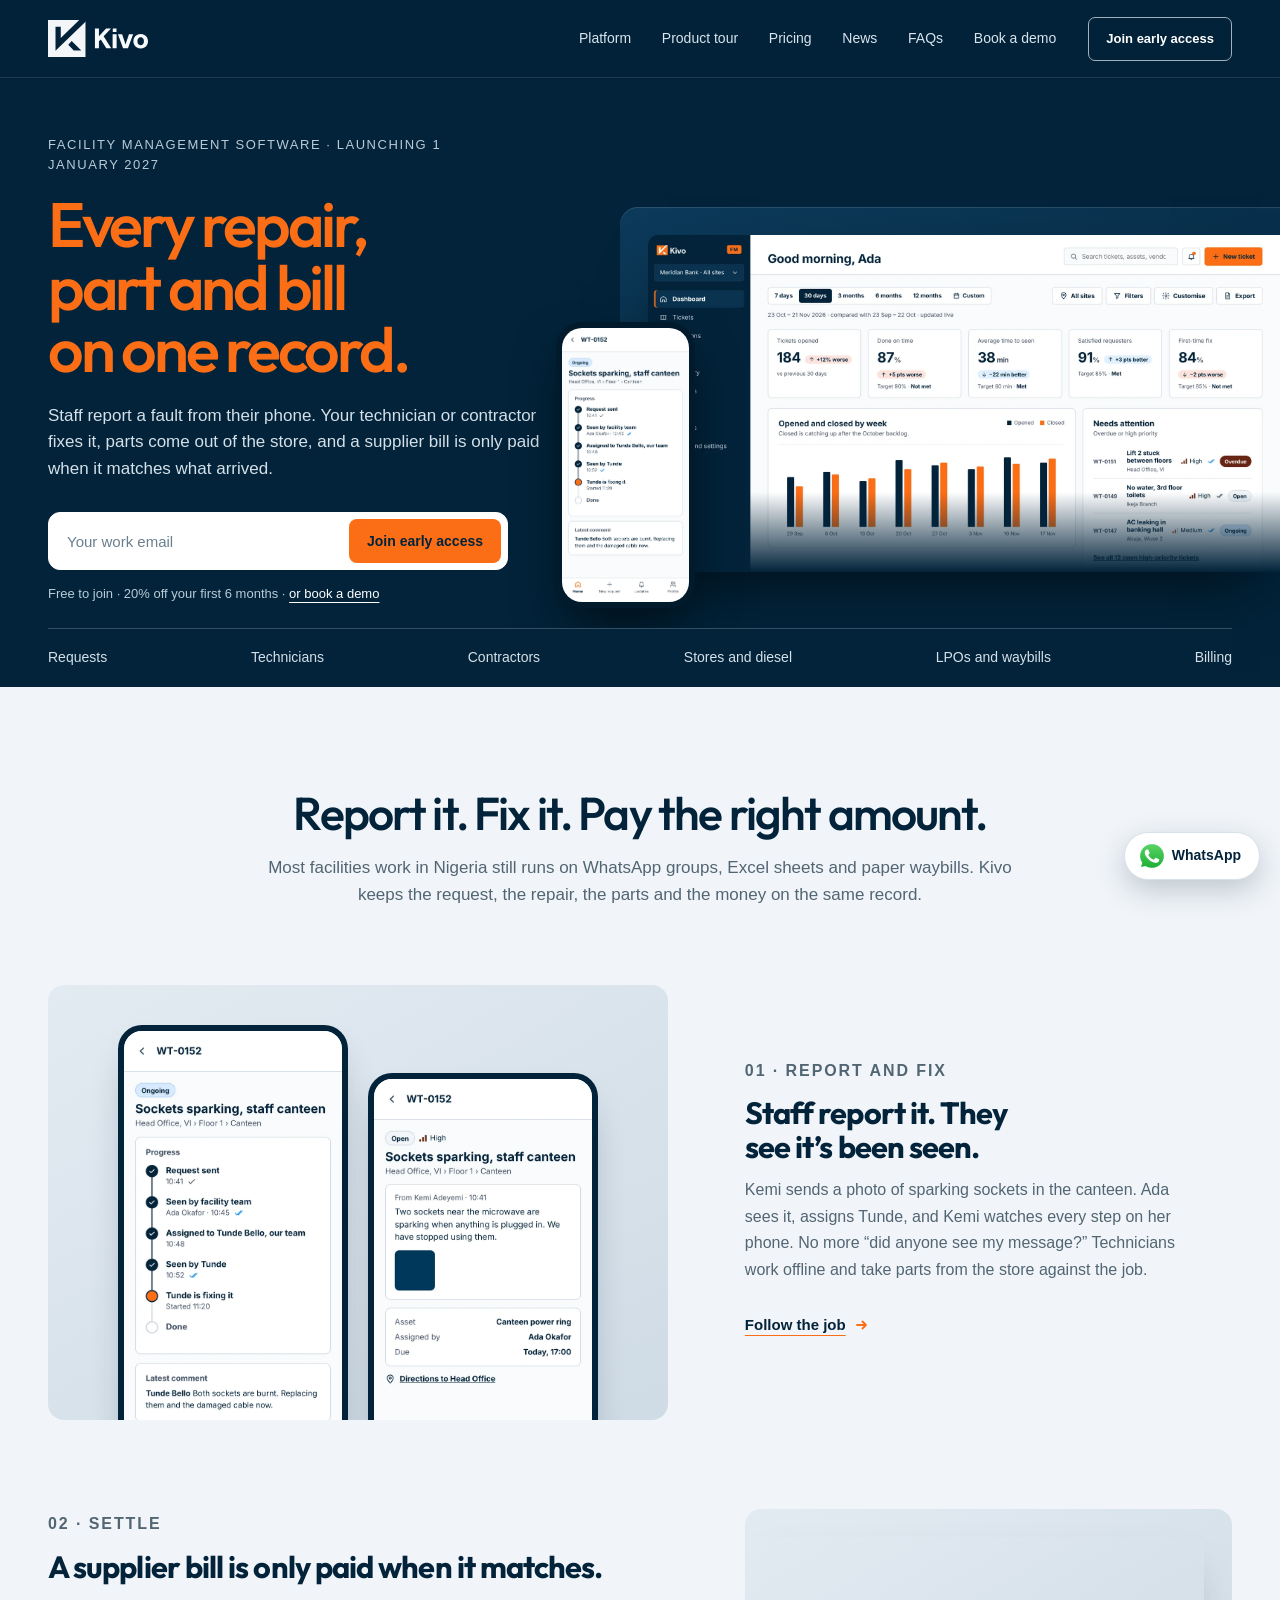
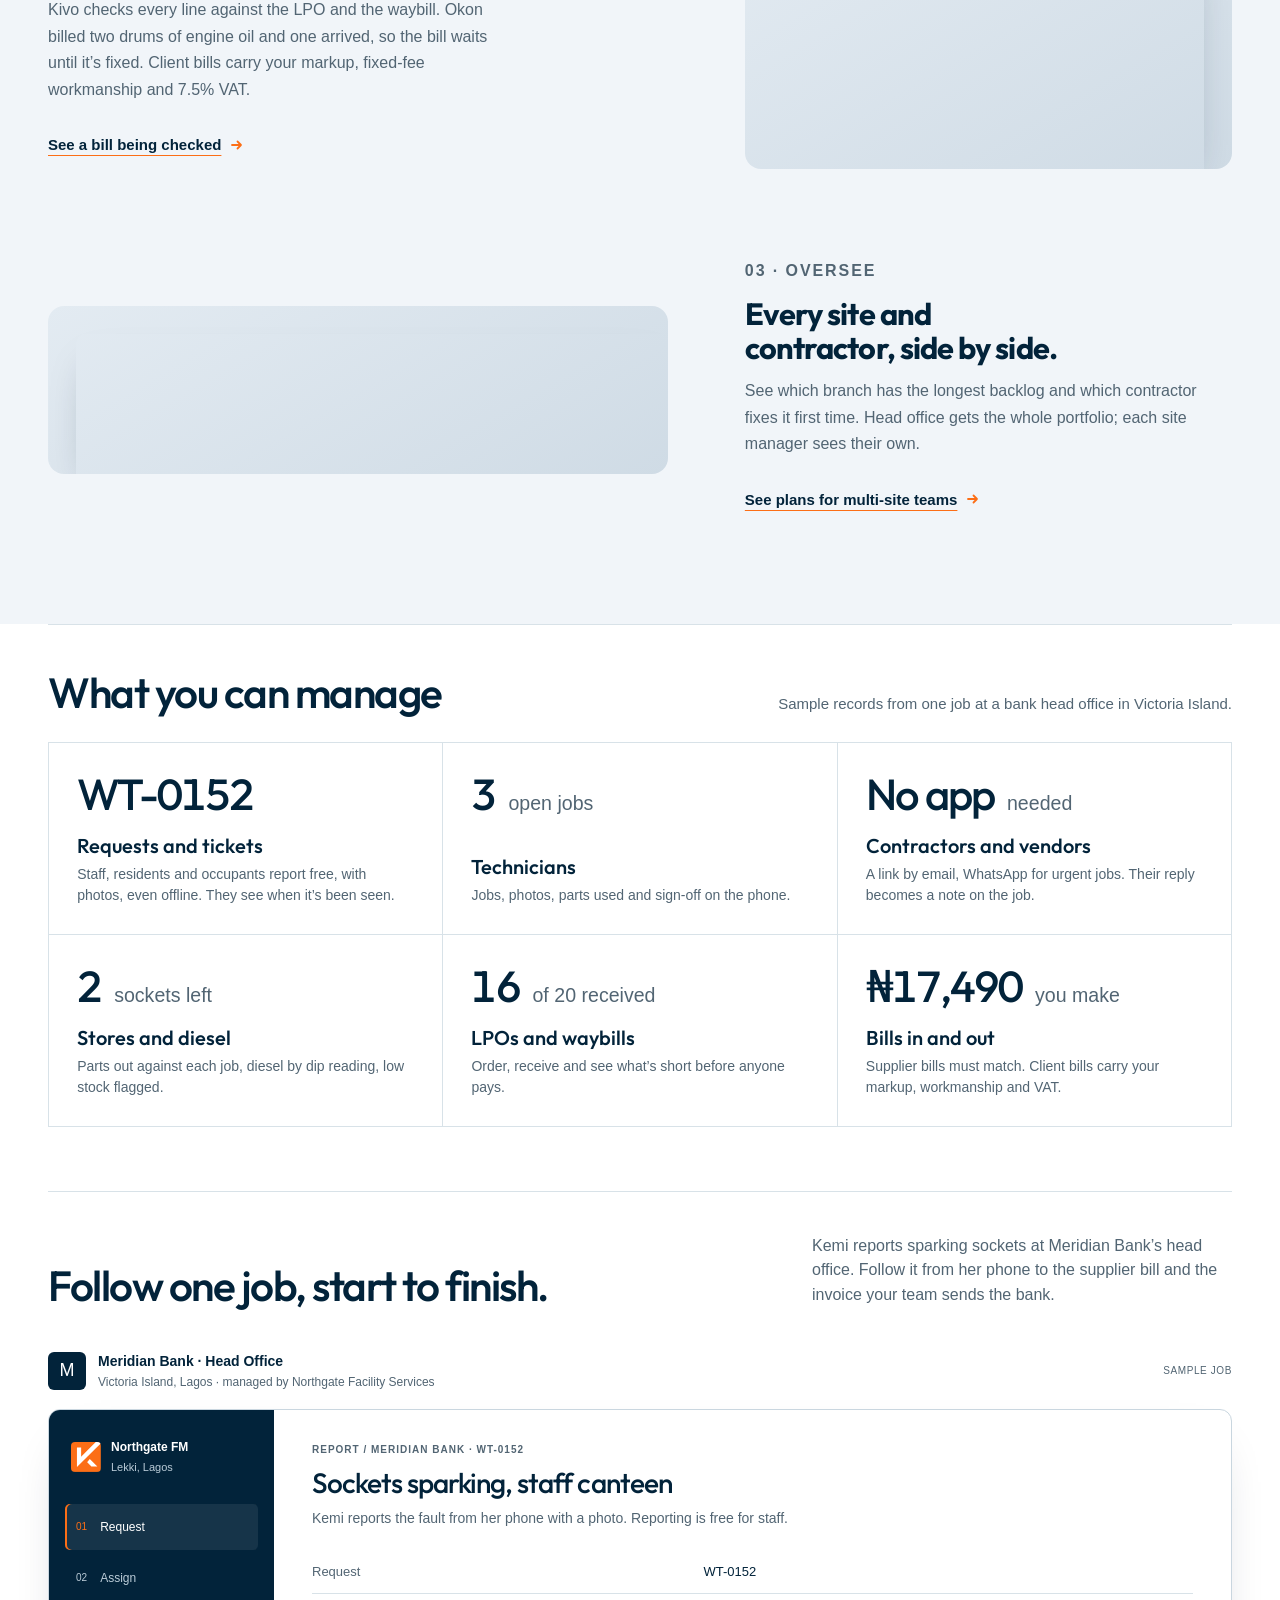
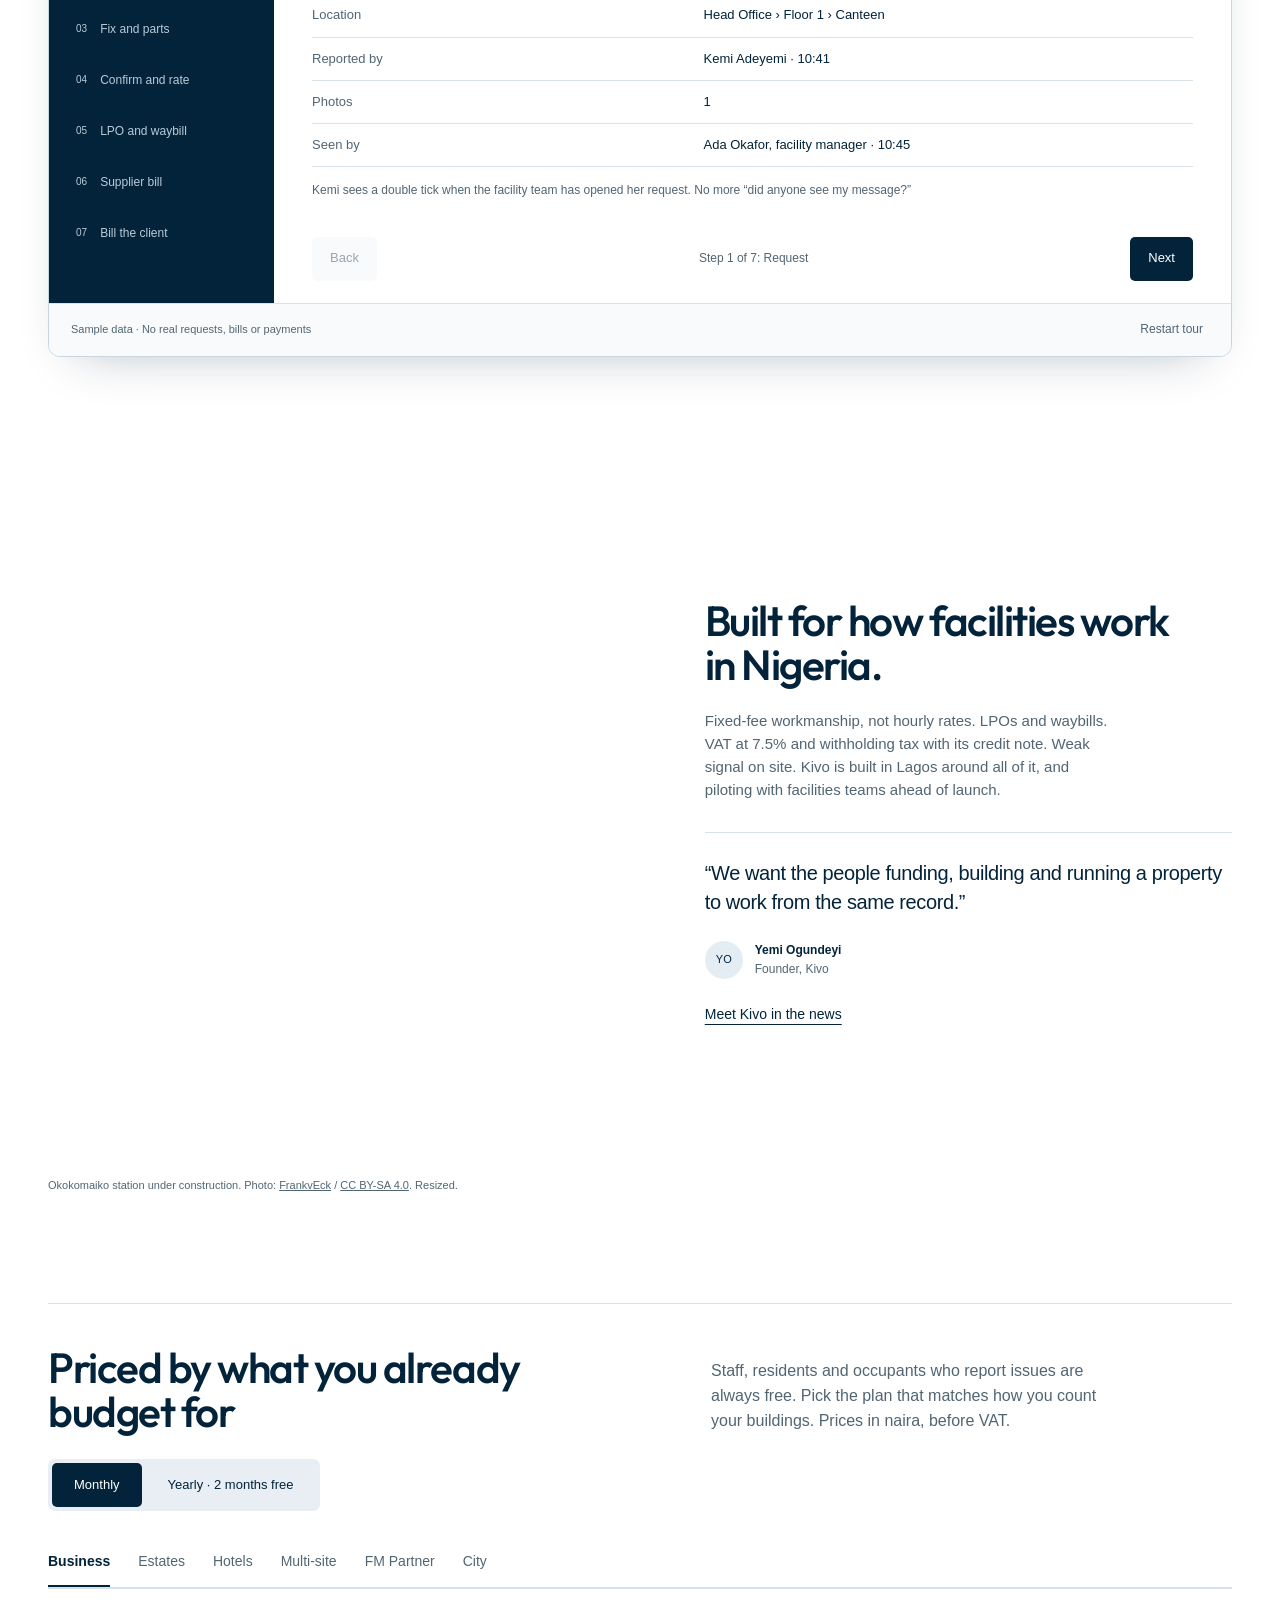
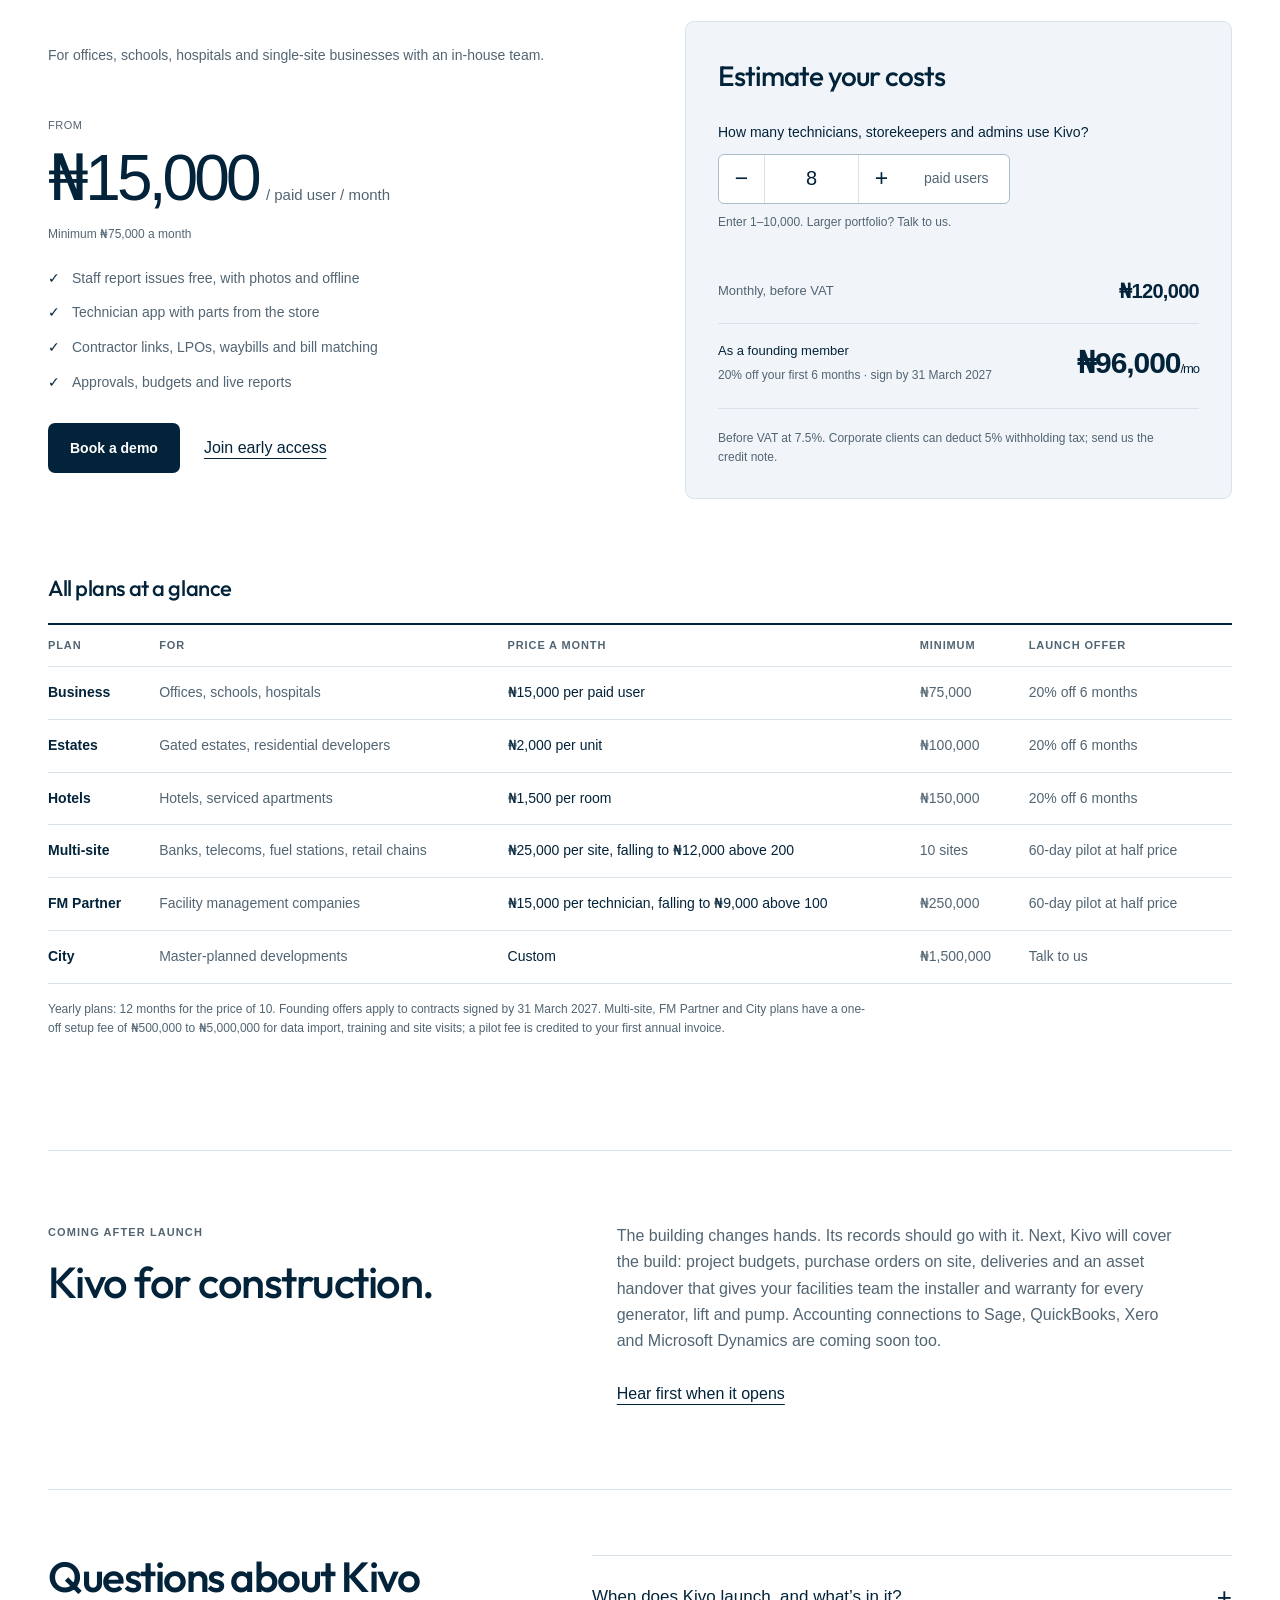
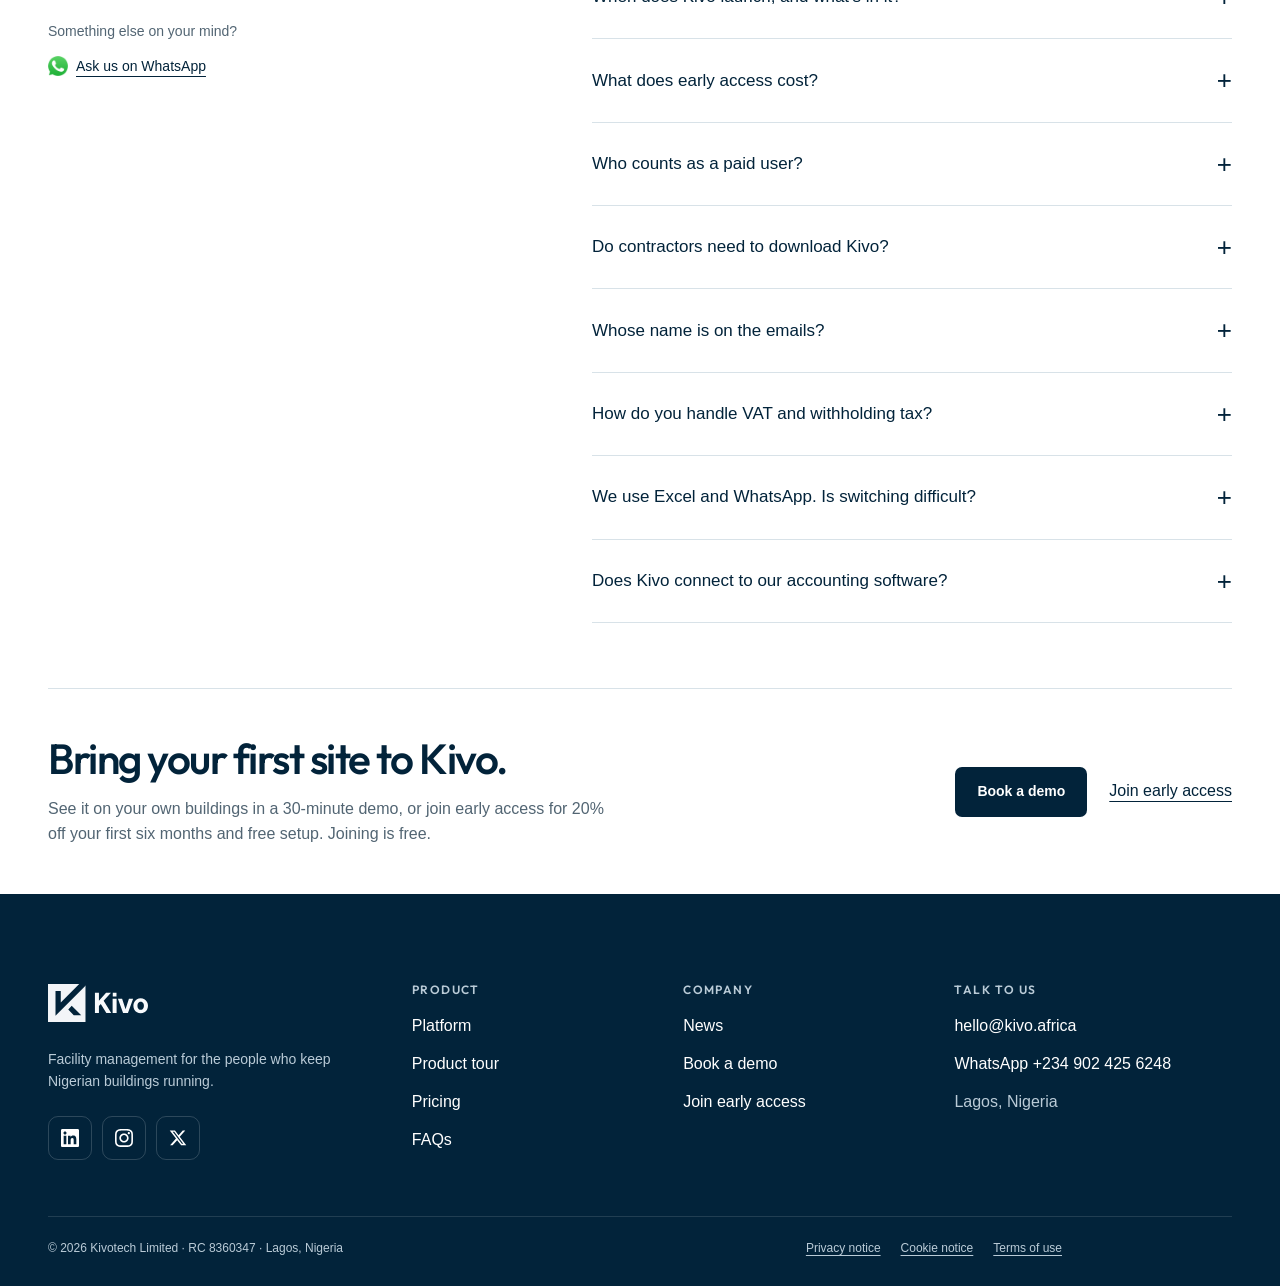
==== commit 0c9d757a: "Registered office: Lagos, Nigeria Co-Authored-By: Claude Opus 5.5 <noreply@anthropic.com> Claude-Ses" ====
--- a/public/index.html
+++ b/public/index.html
@@ -269,9 +269,9 @@
       </div>
       <nav class="footer-col" aria-label="Product"><h2>Product</h2><a href="#features">Platform</a><a href="#workspace">Product tour</a><a href="#pricing">Pricing</a><a href="#questions">FAQs</a></nav>
       <nav class="footer-col" aria-label="Company"><h2>Company</h2><a href="news.html">News</a><a href="https://zoho183.zohobookings.eu/273883000000035071" target="_blank" rel="noopener noreferrer">Book a demo</a><button type="button" data-join>Join early access</button></nav>
-      <div class="footer-col"><h2>Talk to us</h2><a href="mailto:hello@kivo.africa">hello@kivo.africa</a><a href="https://wa.me/2349024256248" target="_blank" rel="noopener noreferrer">WhatsApp +234 902 425 6248</a><span>Lekki, Lagos</span></div>
-    </div>
-    <div class="footer-legal"><span>© 2026 Kivotech Limited · RC 8360347 · Lekki, Lagos, Nigeria</span><nav aria-label="Legal"><a href="privacy.html">Privacy notice</a><a href="cookies.html">Cookie notice</a><a href="terms.html">Terms of use</a></nav></div>
+      <div class="footer-col"><h2>Talk to us</h2><a href="mailto:hello@kivo.africa">hello@kivo.africa</a><a href="https://wa.me/2349024256248" target="_blank" rel="noopener noreferrer">WhatsApp +234 902 425 6248</a><span>Lagos, Nigeria</span></div>
+    </div>
+    <div class="footer-legal"><span>© 2026 Kivotech Limited · RC 8360347 · Lagos, Nigeria</span><nav aria-label="Legal"><a href="privacy.html">Privacy notice</a><a href="cookies.html">Cookie notice</a><a href="terms.html">Terms of use</a></nav></div>
   </div>
 </footer>
 
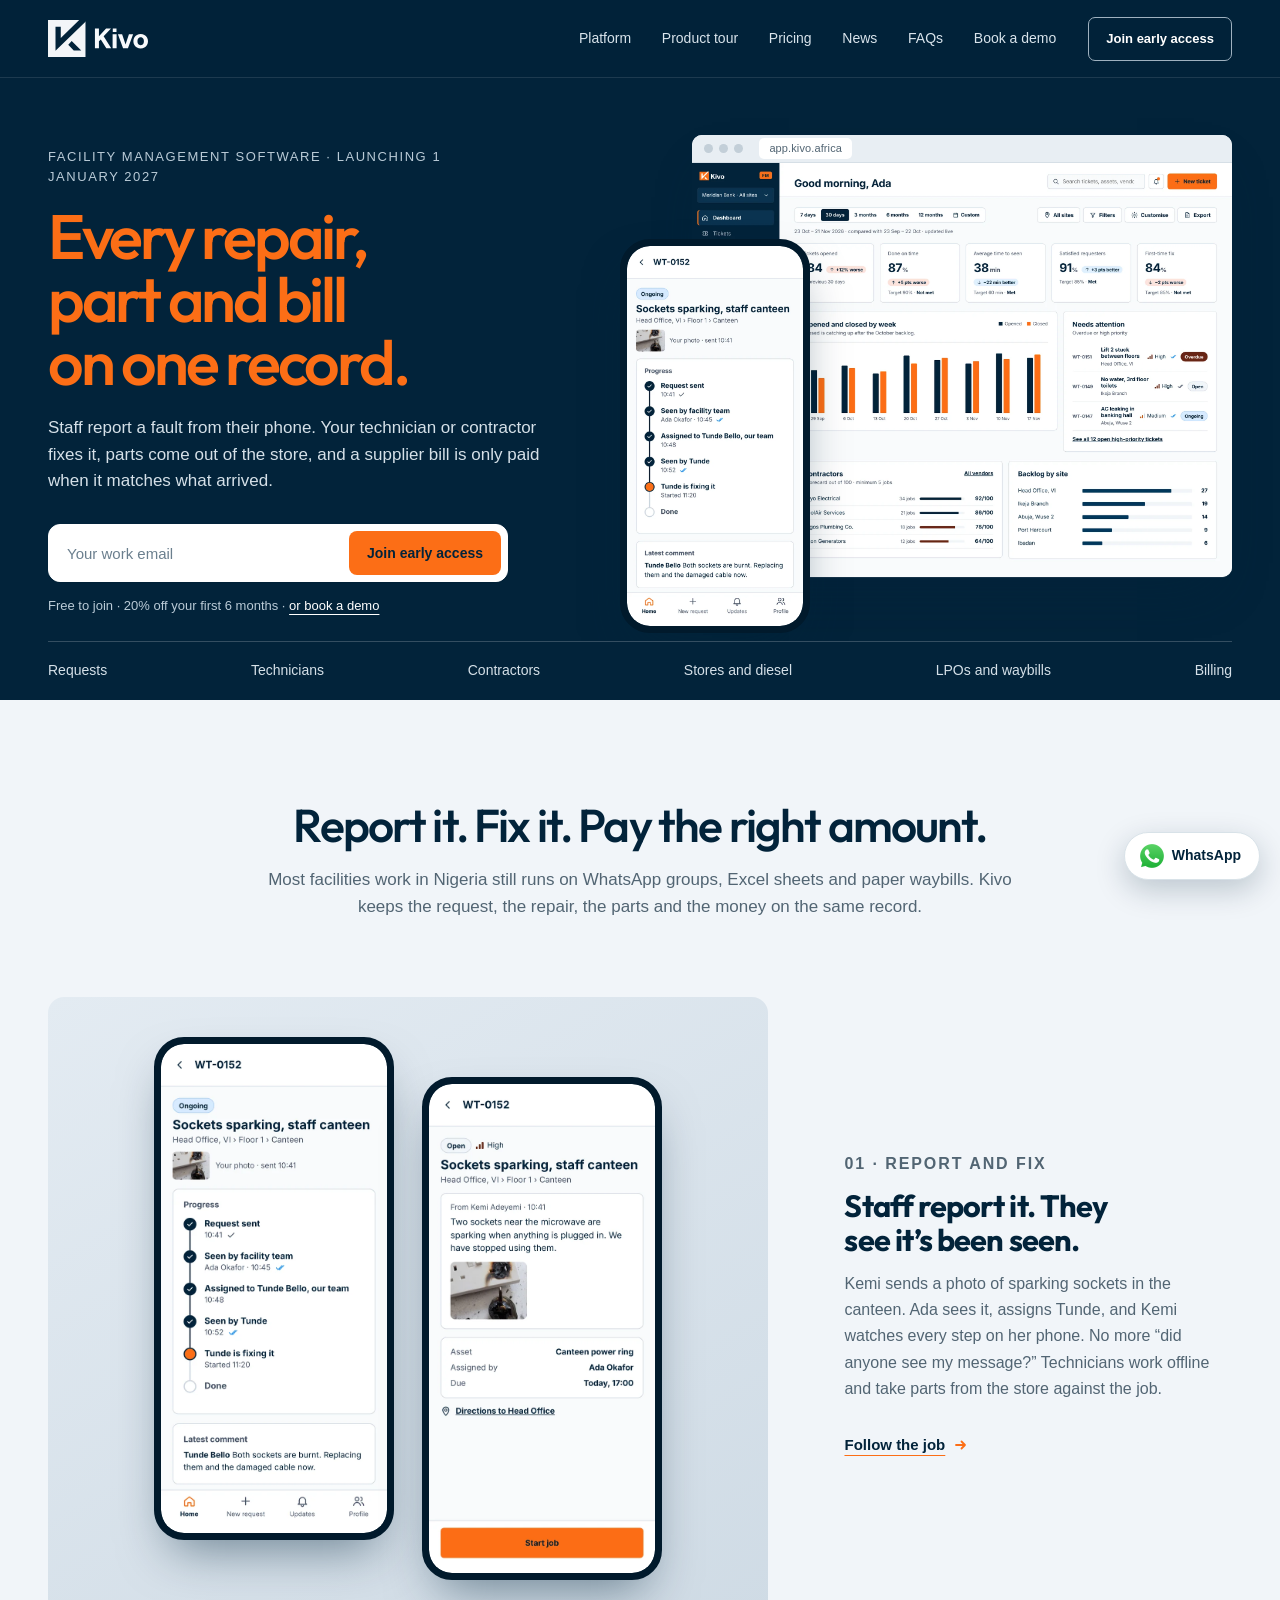
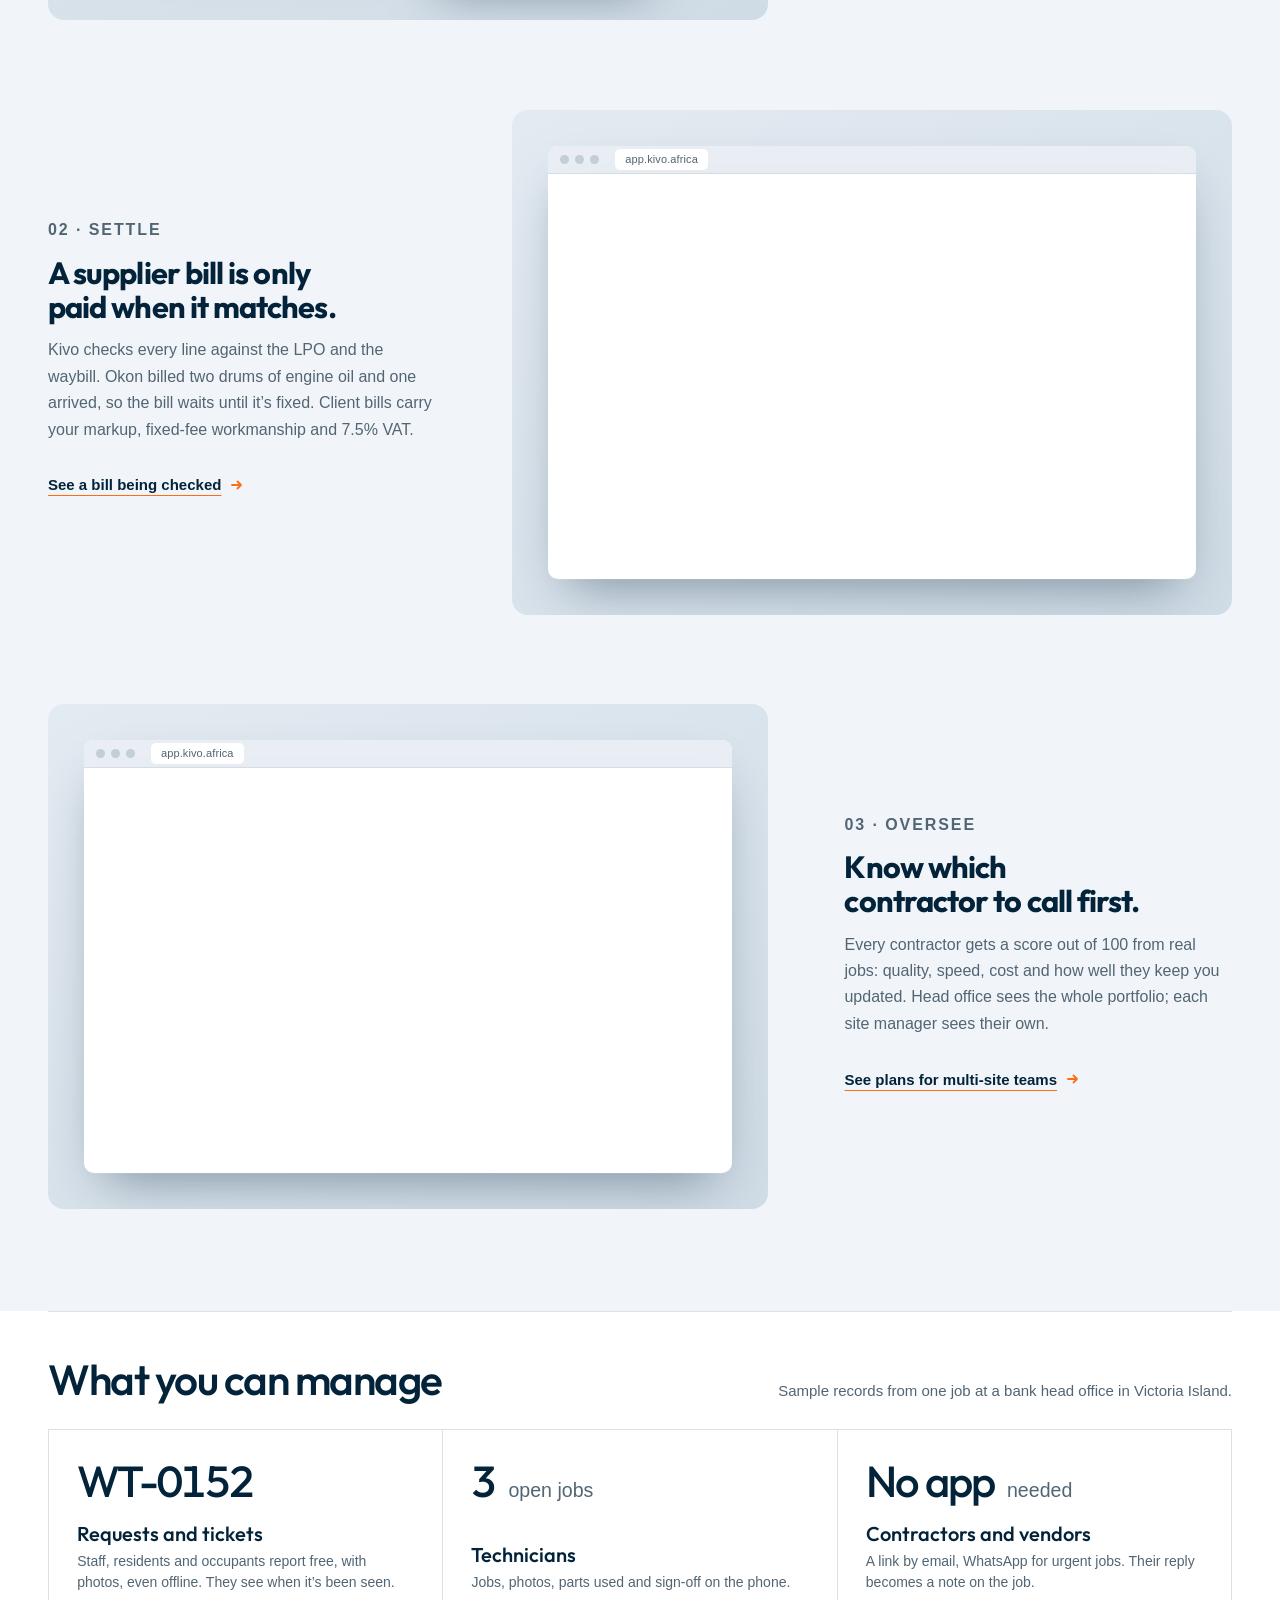
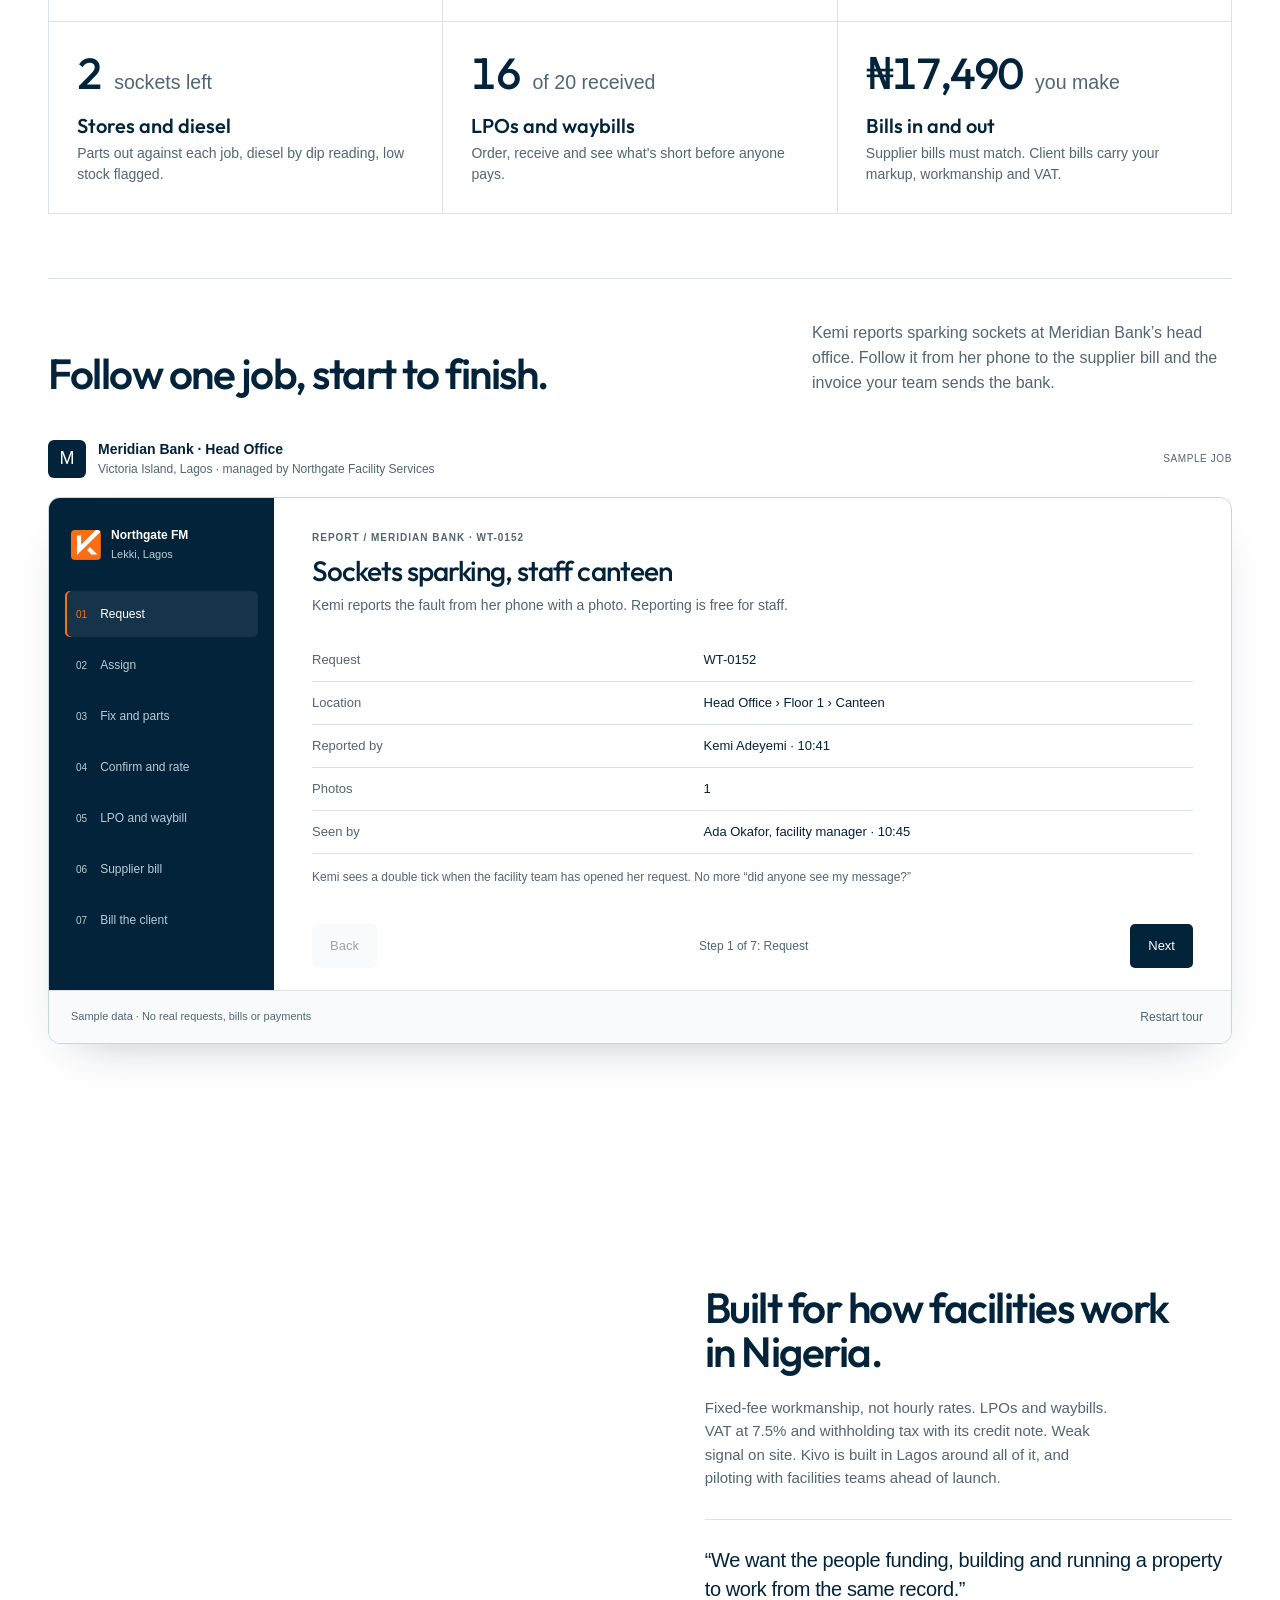
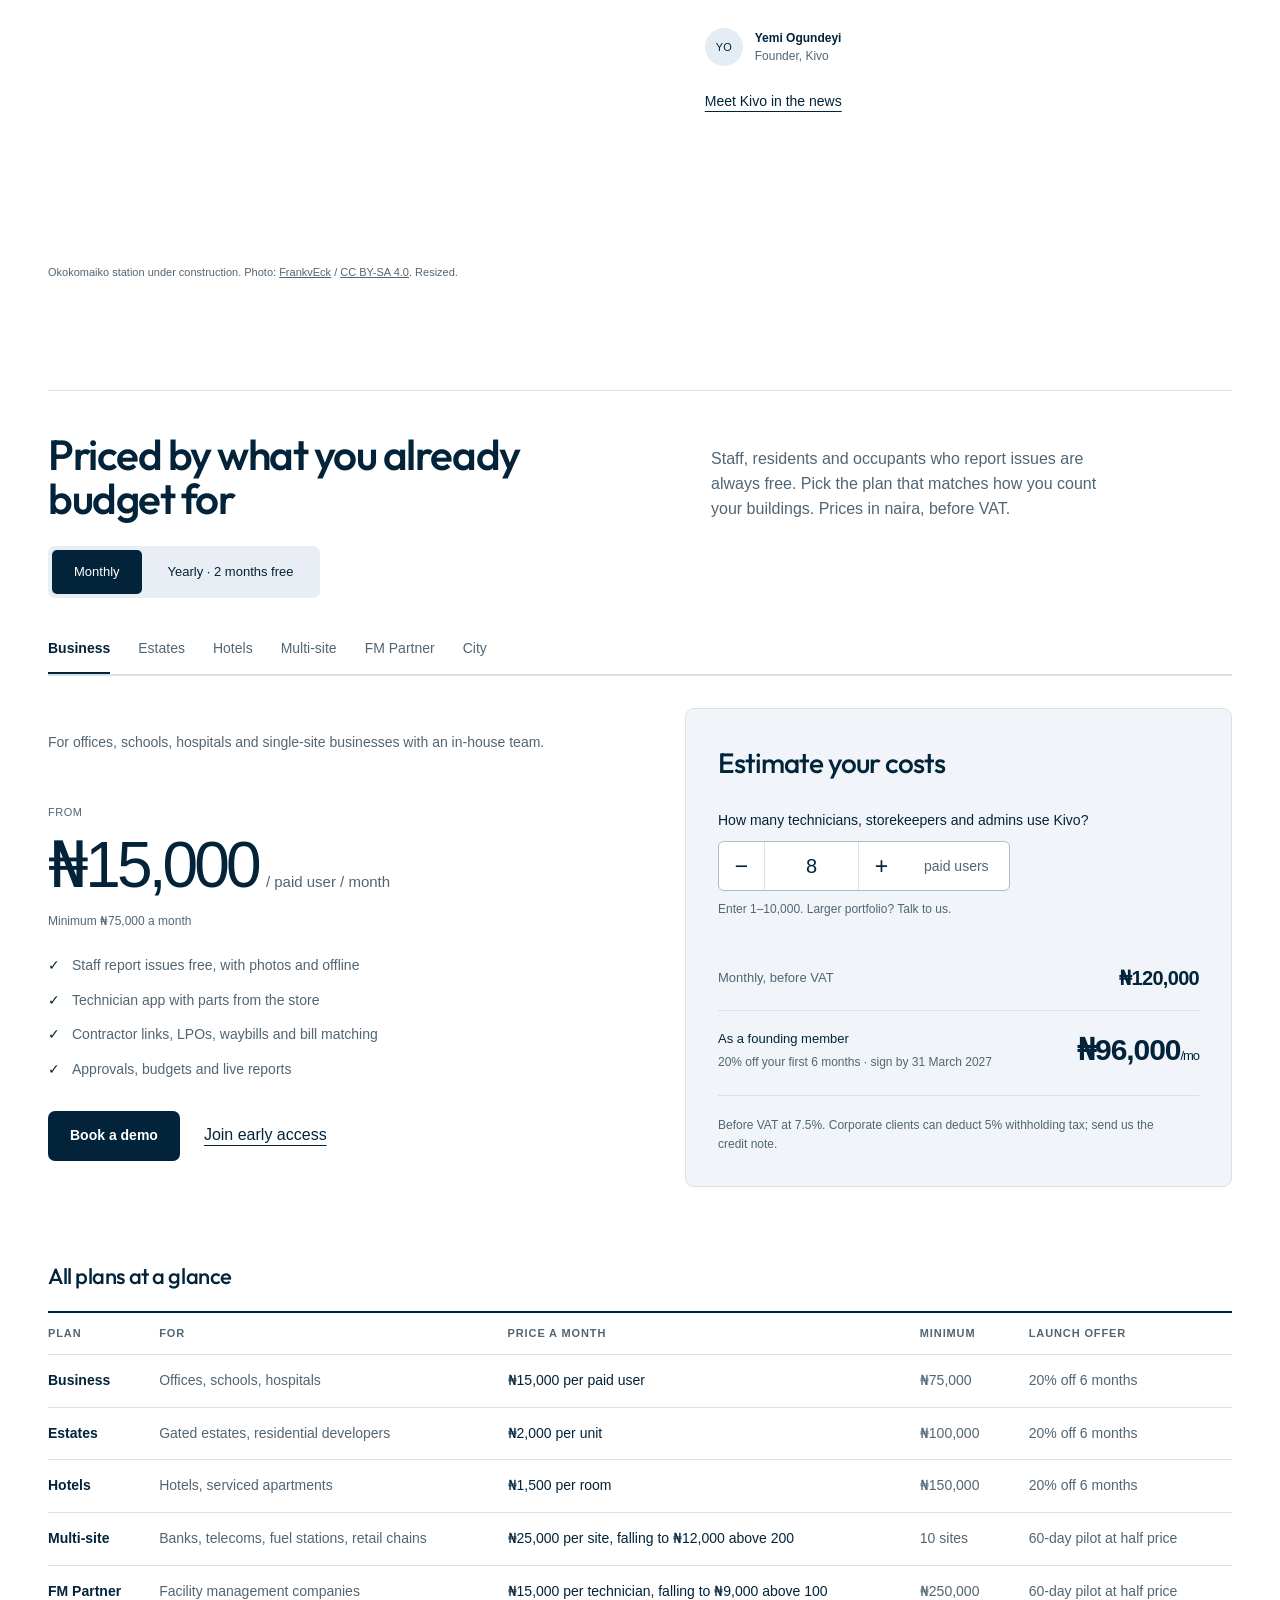
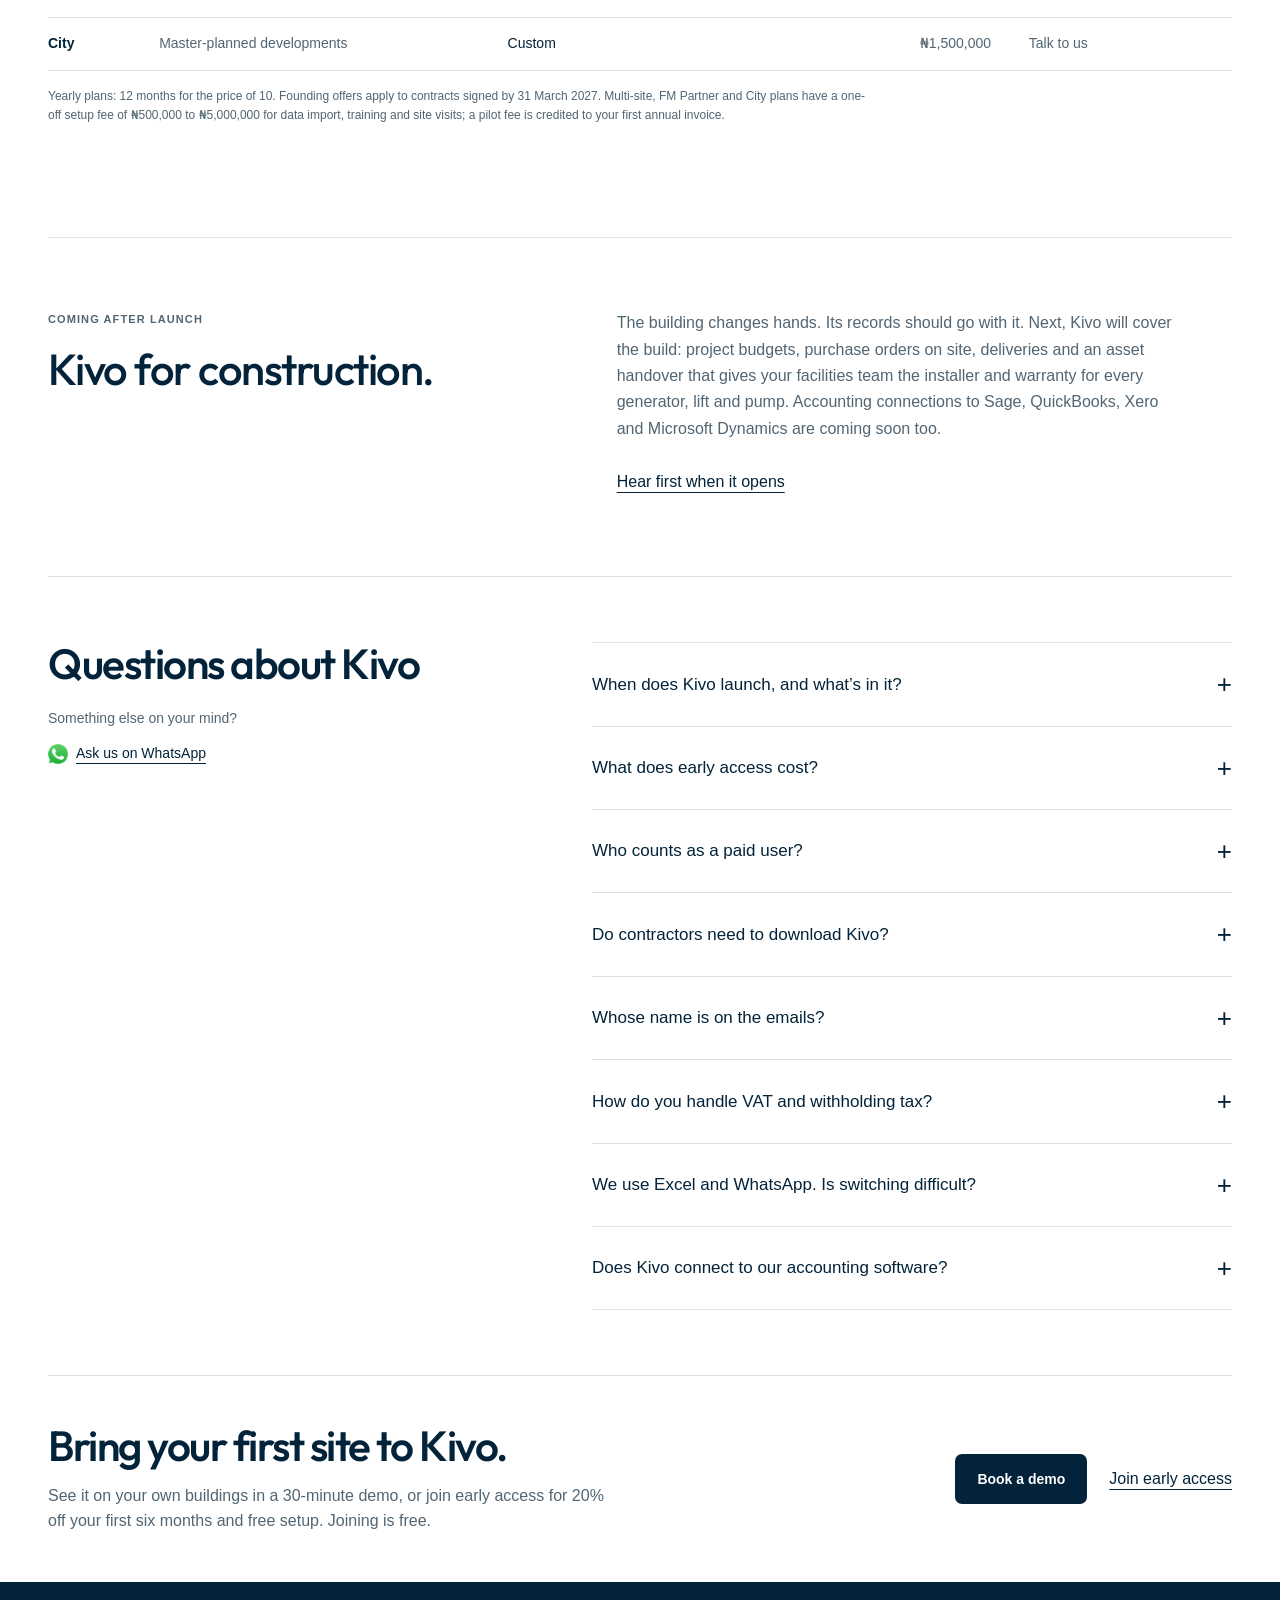
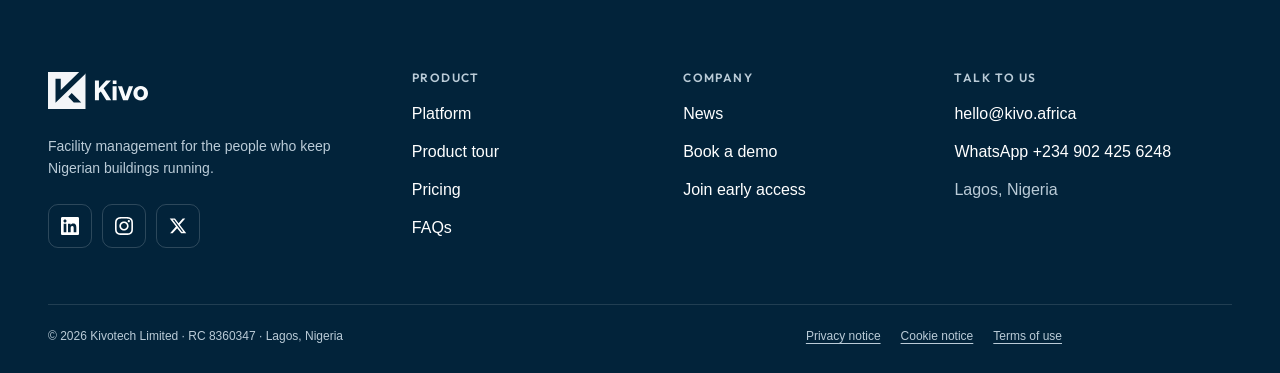
==== commit d31635a5: "Hero overlap animation, socket photo on request screens, uncropped framed screens - Dashboard and ph" ====
--- a/public/index.html
+++ b/public/index.html
@@ -21,8 +21,8 @@
   <meta name="twitter:card" content="summary_large_image">
   <link rel="icon" href="assets/kivo-icon.svg" type="image/svg+xml">
   <link rel="stylesheet" href="home.css?v=20261113-3">
-  <link rel="stylesheet" href="recraft.css?v=20261127-7">
-  <script src="app.js?v=20261127-7" defer></script>
+  <link rel="stylesheet" href="recraft.css?v=20261127-8">
+  <script src="app.js?v=20261127-8" defer></script>
 </head>
 <body class="kivo-home editorial-home">
 <a class="skip-link" href="#main">Skip to content</a>
@@ -49,9 +49,14 @@
         <p class="capture-note">Free to join · 20% off your first 6 months · <a href="https://zoho183.zohobookings.eu/273883000000035071" target="_blank" rel="noopener noreferrer">or book a demo</a></p>
       </div>
       <div class="stage-media">
-        <div class="stage-slab">
-          <img class="stage-screen" src="assets/product/dashboard.webp" alt="Kivo dashboard for Meridian Bank: tickets opened, jobs done on time, average time to seen, tickets that need attention" width="1800" height="962" fetchpriority="high" decoding="async">
-          <img class="stage-phone" src="assets/product/phone-request.webp" alt="A requester's phone showing request WT-0152: seen by the facility team, assigned to Tunde, being fixed" width="585" height="1266" decoding="async">
+        <div class="stage-slab" id="stage-slab" data-front="rest">
+          <figure class="stage-window" data-layer="screen" tabindex="0" aria-label="Kivo dashboard on desktop. Hover or focus to bring it forward.">
+            <div class="window-bar" aria-hidden="true"><i></i><i></i><i></i><span>app.kivo.africa</span></div>
+            <img src="assets/product/dashboard.webp" alt="Kivo dashboard for Meridian Bank: tickets opened, jobs done on time, average time to seen, needs attention, contractor scorecards and backlog by site" width="1800" height="1381" fetchpriority="high" decoding="async">
+          </figure>
+          <figure class="stage-device" data-layer="phone" tabindex="0" aria-label="Kivo on a requester's phone. Hover or focus to bring it forward.">
+            <img src="assets/product/phone-request.webp" alt="Kemi's phone showing request WT-0152 with her photo of the burnt socket: seen by the facility team, assigned to Tunde, being fixed" width="585" height="1266" decoding="async">
+          </figure>
         </div>
       </div>
     </div>
@@ -77,8 +82,8 @@
       </div>
       <article class="chapter">
         <div class="chapter-media chapter-phones">
-          <img src="assets/product/phone-request.webp" alt="Requester view of WT-0152 with each step ticked: sent, seen, assigned, being fixed" width="585" height="1266" loading="lazy" decoding="async">
-          <img src="assets/product/phone-tech.webp" alt="Technician view of the same job with the asset, who assigned it, the due time and a Start job button" width="585" height="1266" loading="lazy" decoding="async">
+          <figure class="device"><img src="assets/product/phone-request.webp" alt="Requester view of WT-0152 with her photo and each step ticked: sent, seen, assigned, being fixed" width="585" height="1266" loading="lazy" decoding="async"></figure>
+          <figure class="device"><img src="assets/product/phone-tech.webp" alt="Technician view of the same job with Kemi’s photo of the burnt socket, the asset, who assigned it, the due time and a Start job button" width="585" height="1266" loading="lazy" decoding="async"></figure>
         </div>
         <div class="chapter-copy">
           <p class="chapter-label">01 · Report and fix</p>
@@ -89,7 +94,7 @@
       </article>
       <article class="chapter chapter-flip">
         <div class="chapter-media chapter-screen">
-          <img src="assets/product/supplier-bill.webp" alt="Kivo stopping a supplier bill: Okon billed 2 drums of engine oil and only 1 arrived, ₦48,000 more than delivered" width="1600" height="806" loading="lazy" decoding="async">
+          <figure class="window"><div class="window-bar" aria-hidden="true"><i></i><i></i><i></i><span>app.kivo.africa</span></div><img src="assets/product/supplier-bill.webp" alt="Kivo stopping a supplier bill: Okon billed 2 drums of engine oil and only 1 arrived, ₦48,000 more than delivered. Each line checked against the LPO and waybill." width="1800" height="1125" loading="lazy" decoding="async"></figure>
         </div>
         <div class="chapter-copy">
           <p class="chapter-label">02 · Settle</p>
@@ -100,12 +105,12 @@
       </article>
       <article class="chapter">
         <div class="chapter-media chapter-screen">
-          <img src="assets/product/dashboard-scorecard.webp" alt="Contractor scorecards out of 100 and the open backlog for each Meridian Bank site" width="1400" height="332" loading="lazy" decoding="async">
+          <figure class="window"><div class="window-bar" aria-hidden="true"><i></i><i></i><i></i><span>app.kivo.africa</span></div><img src="assets/product/contractor-scorecard.webp" alt="Bayo Electrical’s contractor scorecard: 92 out of 100 across quality, speed, cost and communication, with recent jobs and ratings" width="1800" height="1125" loading="lazy" decoding="async"></figure>
         </div>
         <div class="chapter-copy">
           <p class="chapter-label">03 · Oversee</p>
-          <h3>Every site and contractor, side by side.</h3>
-          <p>See which branch has the longest backlog and which contractor fixes it first time. Head office gets the whole portfolio; each site manager sees their own.</p>
+          <h3>Know which contractor to call first.</h3>
+          <p>Every contractor gets a score out of 100 from real jobs: quality, speed, cost and how well they keep you updated. Head office sees the whole portfolio; each site manager sees their own.</p>
           <a class="chapter-link" href="#pricing">See plans for multi-site teams<svg class="arrow" viewBox="0 0 16 16" aria-hidden="true"><path d="M3 8h9M8.5 4.5 12 8l-3.5 3.5"/></svg></a>
         </div>
       </article>
--- a/public/recraft.css
+++ b/public/recraft.css
@@ -840,3 +840,49 @@
 .footer-legal{padding-right:170px}
 @media (max-width:620px){.footer-legal{padding-right:0;padding-bottom:64px}}
 @media (max-width:620px){.join-benefits{display:none}.join-aside{padding:18px 22px}.join-aside-title{margin-top:4px}}
+
+/* ===== v2.1: full-frame screens and interactive hero overlap ===== */
+.window-bar{display:flex;align-items:center;gap:6px;height:28px;padding:0 12px;background:#e8eef3;border-bottom:1px solid #d6dfe6}
+.window-bar i{width:9px;height:9px;border-radius:50%;background:#c3cfd8}
+.window-bar span{margin-left:10px;padding:2px 10px;border-radius:5px;background:#fff;font-size:11px;color:var(--muted);letter-spacing:.01em}
+.window,.stage-window{margin:0;overflow:hidden;border-radius:10px;background:#fff;box-shadow:0 1px 0 #ffffff14,0 24px 50px -20px rgb(2 35 58 / .45)}
+.window img,.stage-window img{display:block;width:100%;height:auto}
+.device,.stage-device{margin:0;overflow:hidden;background:#011a2c;border:7px solid #011a2c;border-radius:30px;box-shadow:0 24px 50px -16px rgb(2 35 58 / .5)}
+.device img,.stage-device img{display:block;width:100%;height:auto;border-radius:23px}
+
+/* Hero stage: whole dashboard, phone overlapping; hover/focus brings either forward */
+.stage-media{margin-right:0;padding-bottom:64px}
+.stage-slab{position:relative;padding:0;border-radius:0;background:none;box-shadow:none}
+.stage-slab::after{display:none}
+.stage-window{position:relative;z-index:1;margin-left:72px;cursor:pointer;transition:transform .5s var(--ease),filter .5s var(--ease),box-shadow .5s var(--ease)}
+.stage-device{position:absolute;z-index:2;left:0;bottom:-56px;width:min(31%,200px);cursor:pointer;transition:transform .5s var(--ease),filter .5s var(--ease),box-shadow .5s var(--ease)}
+.stage-window:focus-visible,.stage-device:focus-visible{outline:3px solid var(--orange);outline-offset:4px}
+.stage-slab[data-front="phone"] .stage-device{transform:translate(-6px,-14px) scale(1.06);box-shadow:0 36px 70px -18px rgb(0 0 0 / .7)}
+.stage-slab[data-front="phone"] .stage-window{transform:scale(.97) translateX(10px);filter:brightness(.62) saturate(.85)}
+.stage-slab[data-front="screen"] .stage-window{z-index:3;transform:translateY(-6px) scale(1.02);box-shadow:0 40px 80px -24px rgb(0 0 0 / .7)}
+.stage-slab[data-front="screen"] .stage-device{z-index:1;transform:translate(-22px,18px) scale(.92);filter:brightness(.55) saturate(.8)}
+@media (prefers-reduced-motion:reduce){.stage-window,.stage-device{transition:none}}
+
+/* Chapters: whole screens, framed */
+.chapter-media{background:linear-gradient(150deg,#e3ebf2,#cfdbe5);padding:clamp(20px,3vw,36px)}
+.chapter-screen,.chapter-flip .chapter-screen{padding:clamp(20px,3vw,36px)}
+.chapter-phones{height:auto;display:flex;justify-content:center;align-items:flex-start;gap:clamp(14px,2.5vw,28px);padding:clamp(24px,3.5vw,40px)}
+.chapter-phones .device{width:min(42%,240px);flex:none}
+.chapter-phones .device+.device{margin-top:40px}
+.chapter-phones img,.chapter-phones img+img{width:100%;border:0;border-radius:23px;box-shadow:none;transform:none;margin:0;background:none}
+
+@media (max-width:1100px){.stage-media{margin-left:0;margin-right:0}.stage-window{margin-left:56px}}
+@media (max-width:620px){
+  .stage-media{padding-bottom:48px}
+  .stage-window{margin-left:36px}
+  .stage-device{width:34%;bottom:-40px;border-width:5px;border-radius:20px}
+  .stage-device img{border-radius:15px}
+  .window-bar{height:20px;padding:0 8px;gap:4px}
+  .window-bar i{width:6px;height:6px}
+  .window-bar span{font-size:9px;padding:1px 6px;margin-left:6px}
+  .device{border-width:5px;border-radius:22px}
+  .device img{border-radius:17px}
+}
+.chapter{grid-template-columns:minmax(0,1.3fr) minmax(0,.7fr)}
+.chapter-flip{grid-template-columns:minmax(0,.7fr) minmax(0,1.3fr)}
+@media (max-width:980px){.chapter,.chapter-flip{grid-template-columns:1fr}}
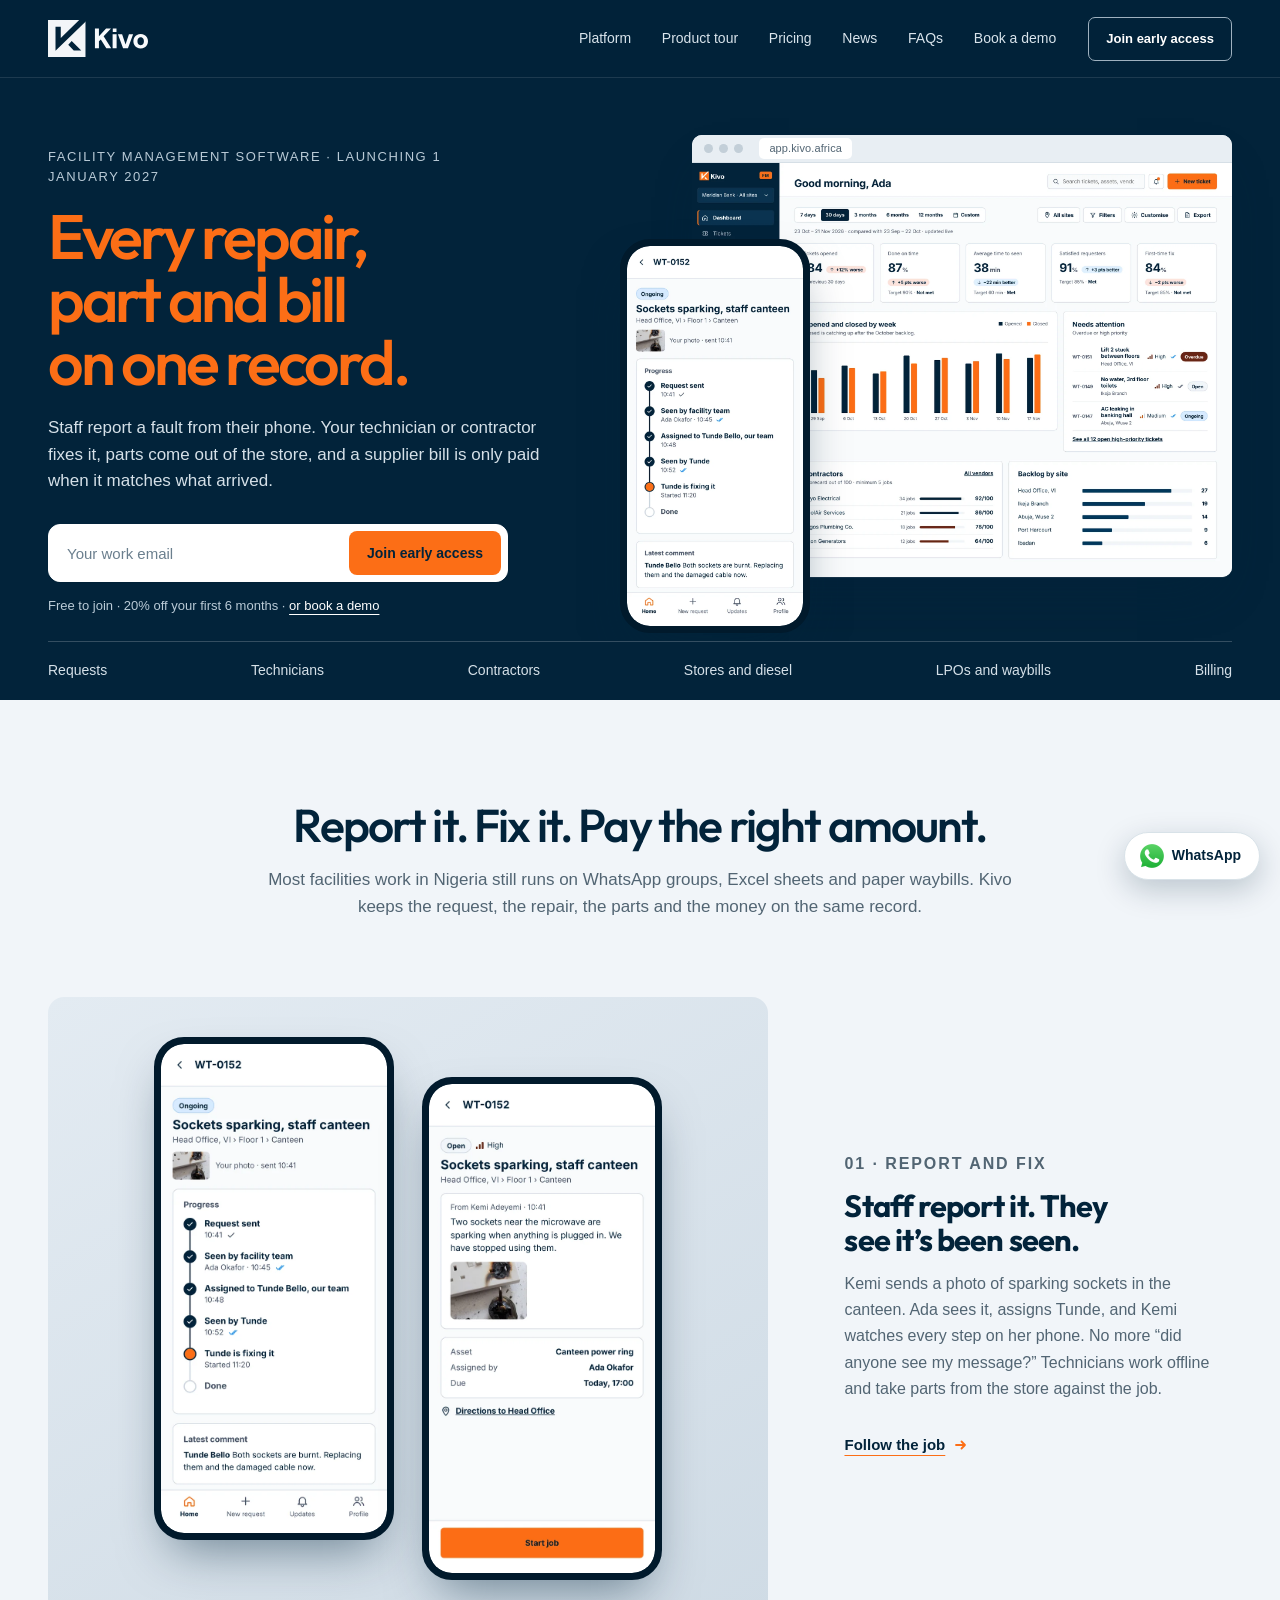
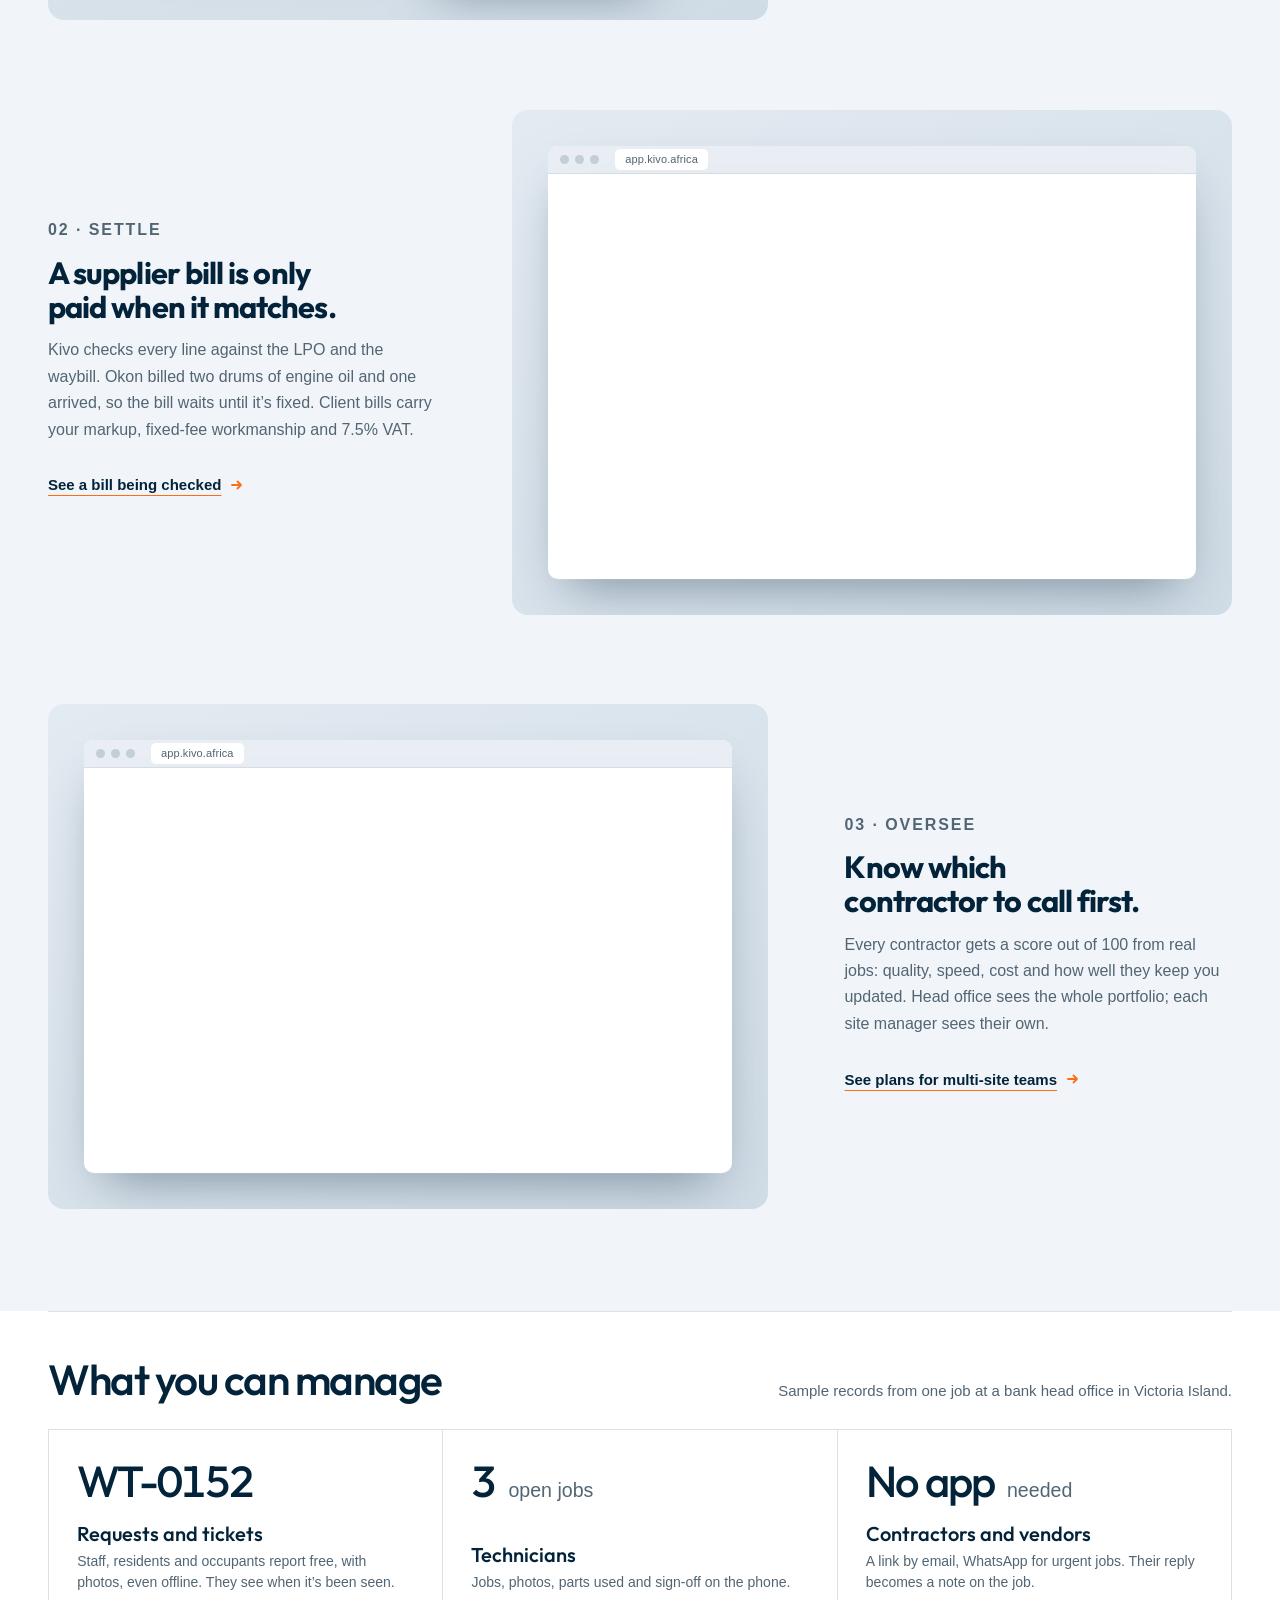
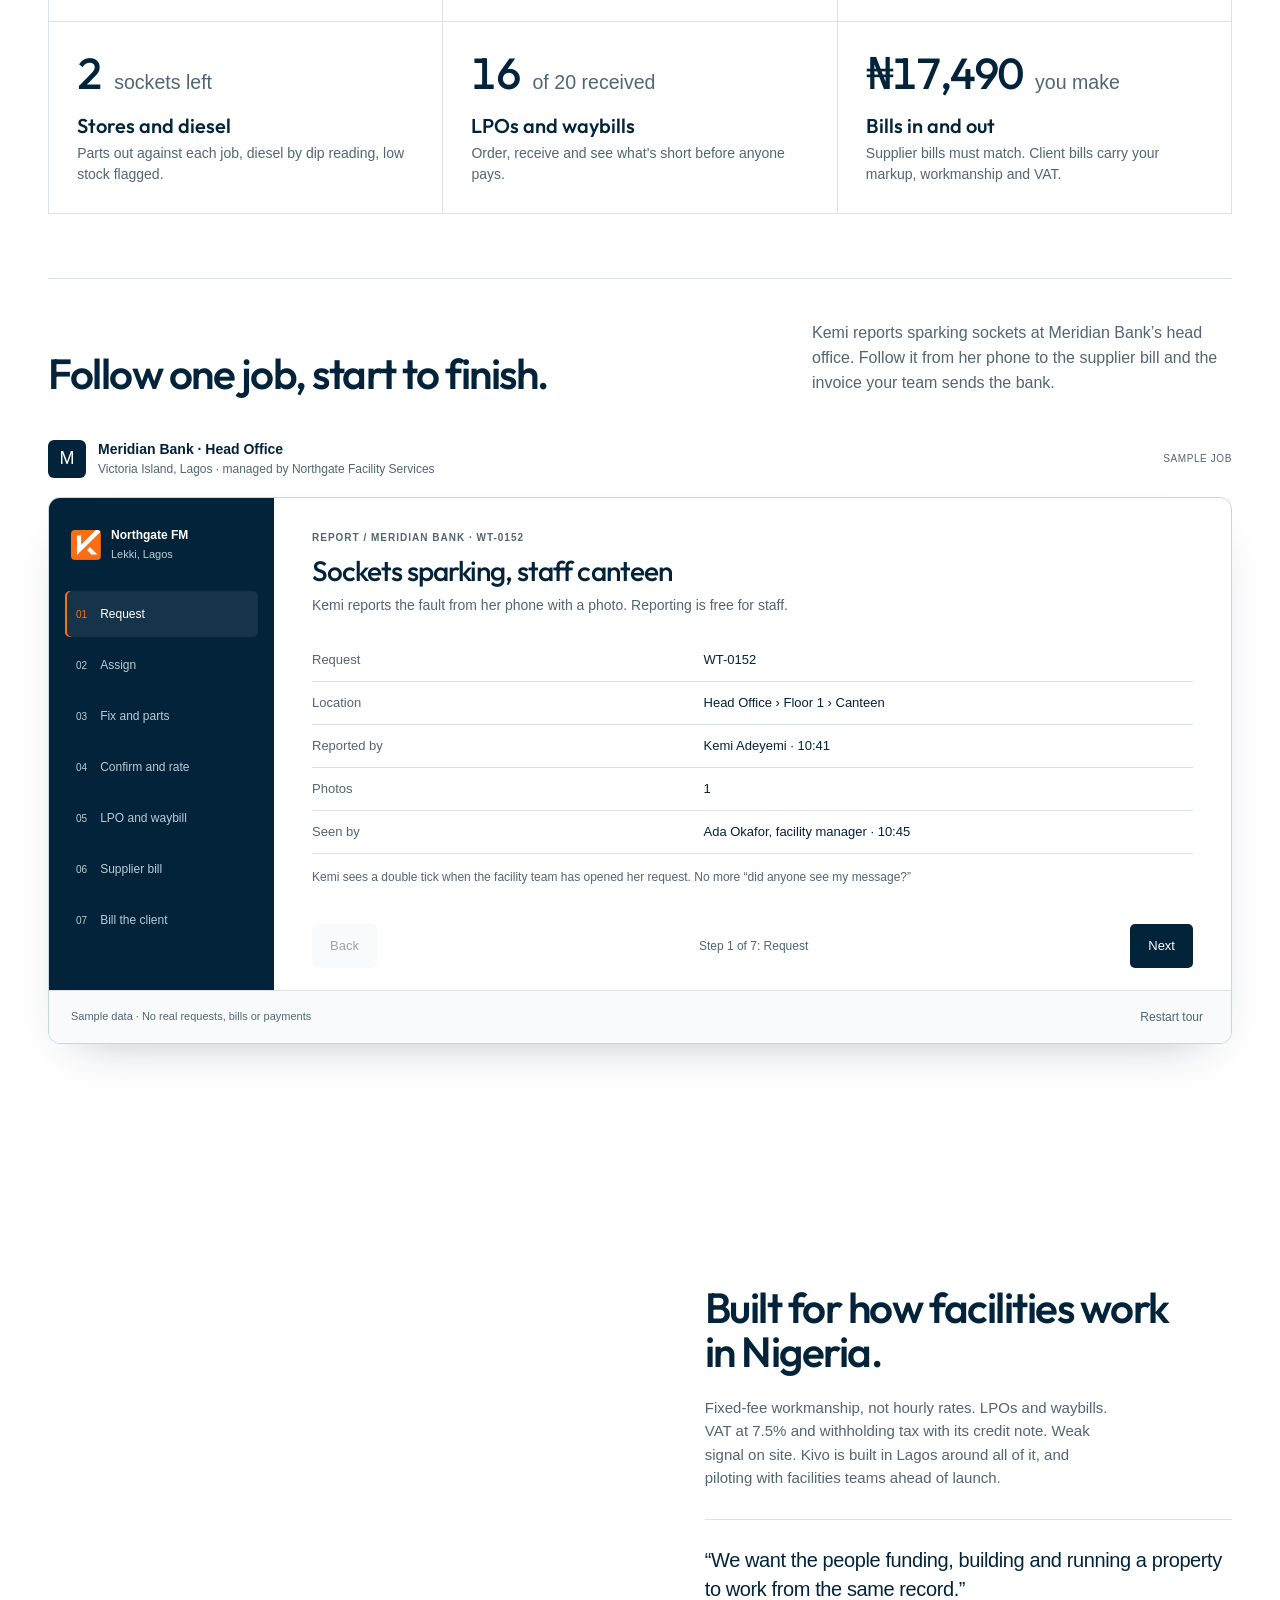
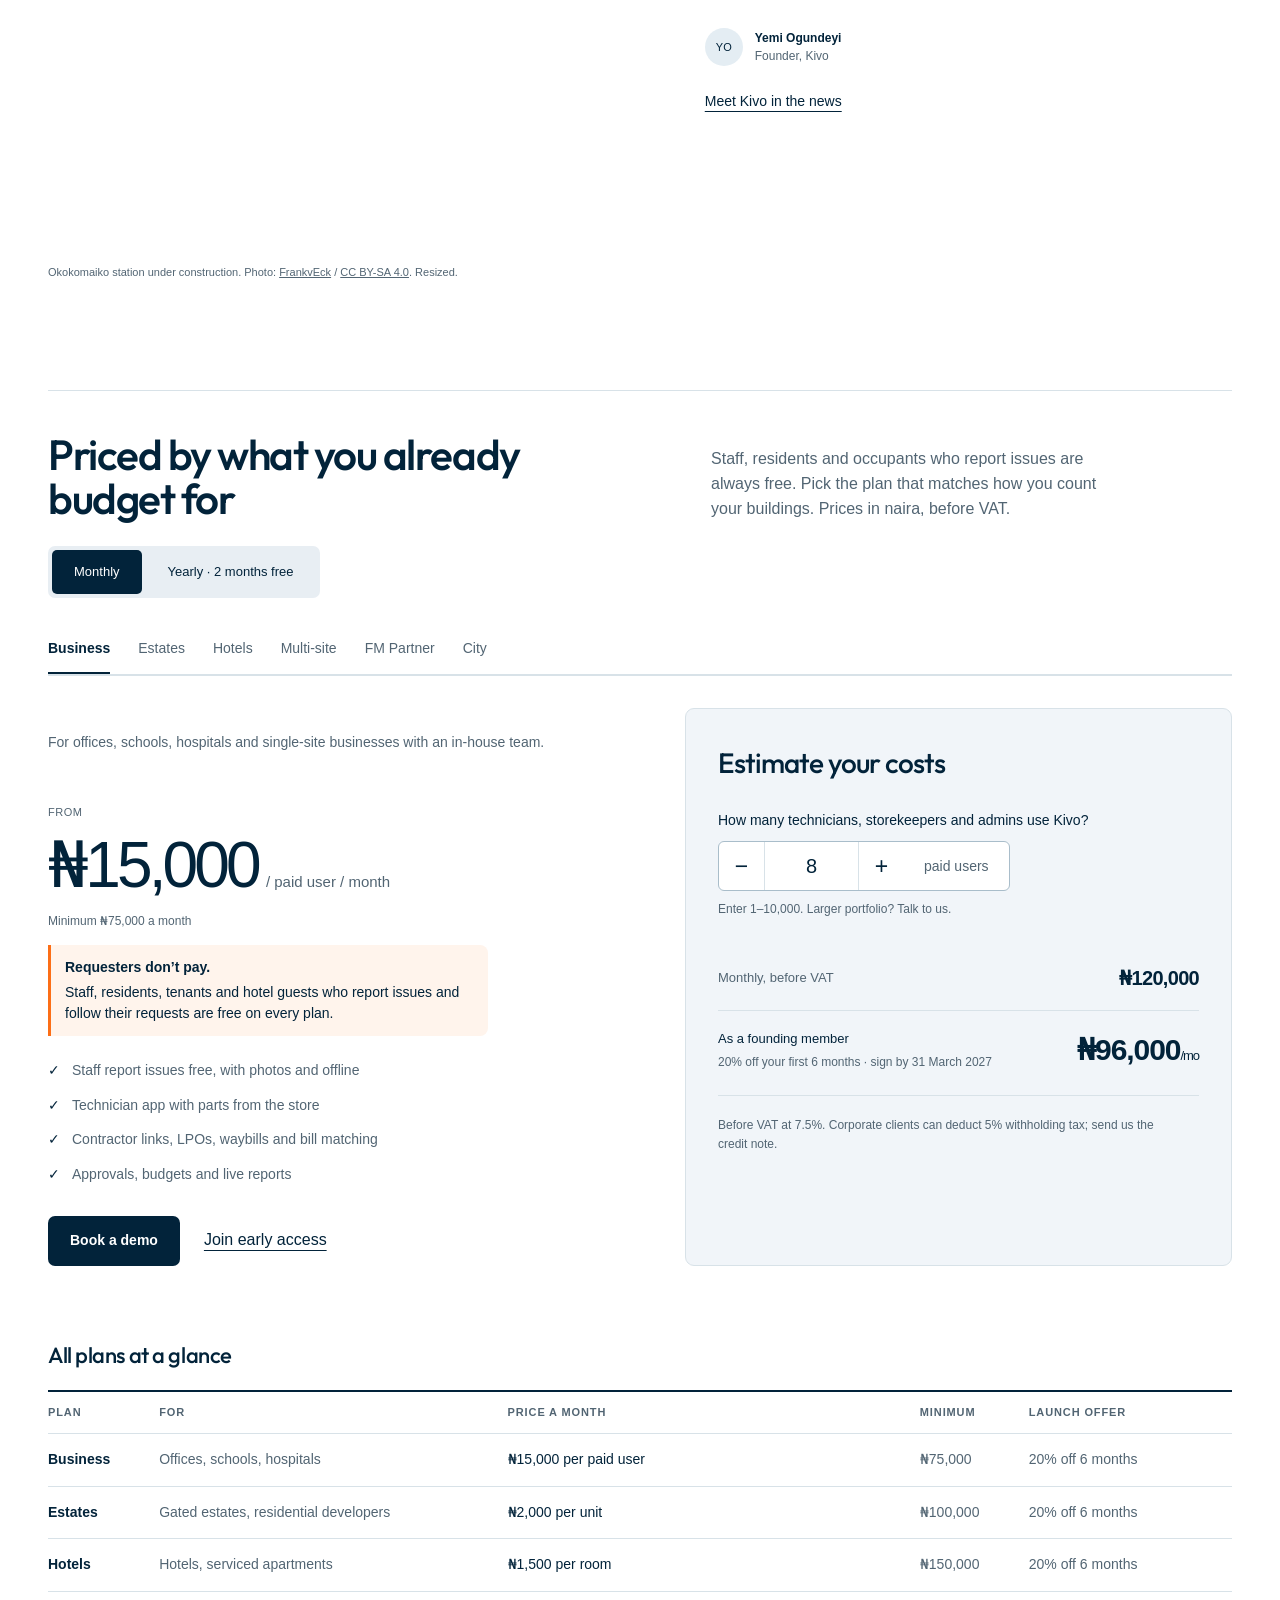
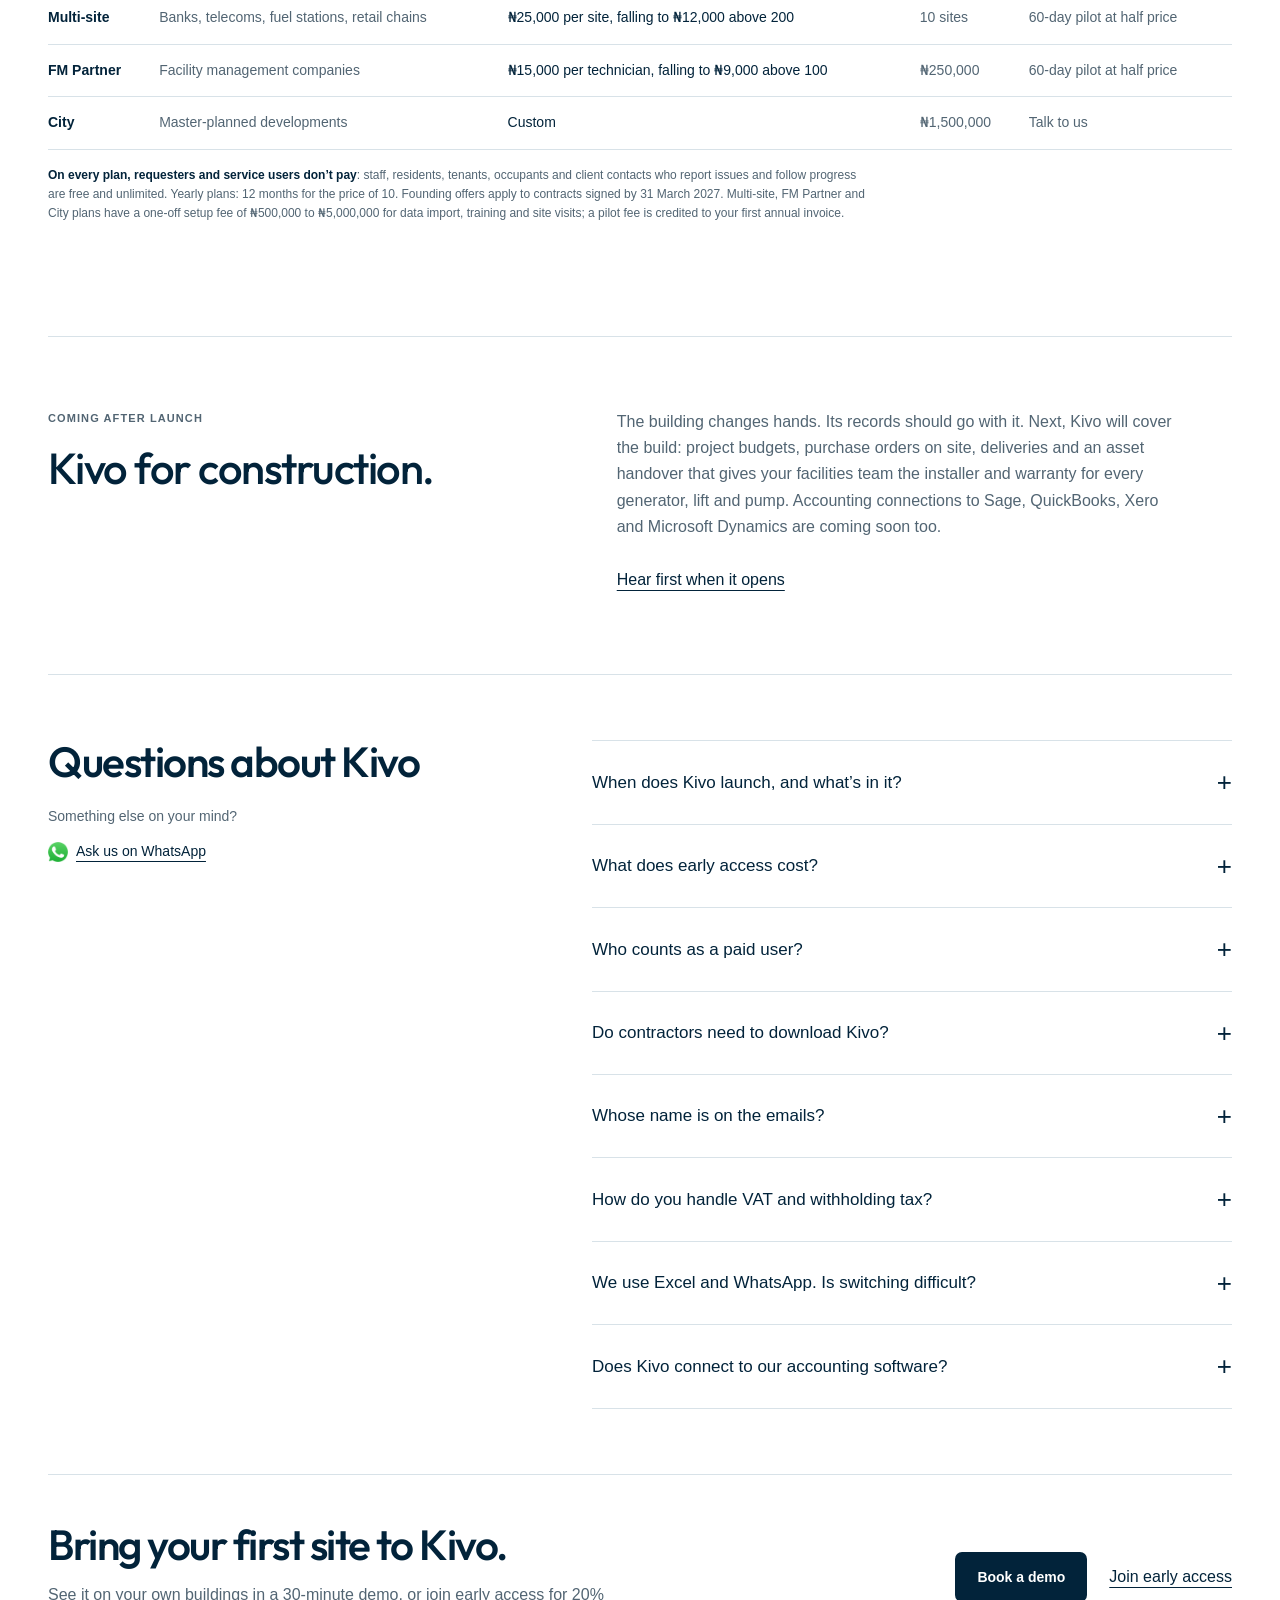
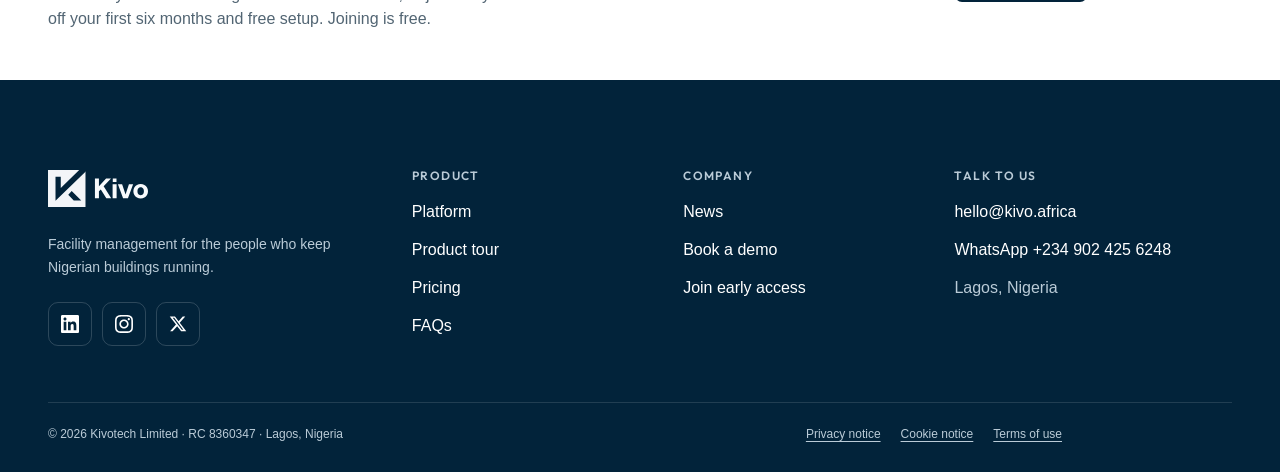
==== commit 43e0a41f: "Pricing: requesters and service users don't pay, on every plan Co-Authored-By: Claude Opus 5.5 <nore" ====
--- a/public/index.html
+++ b/public/index.html
@@ -21,7 +21,7 @@
   <meta name="twitter:card" content="summary_large_image">
   <link rel="icon" href="assets/kivo-icon.svg" type="image/svg+xml">
   <link rel="stylesheet" href="home.css?v=20261113-3">
-  <link rel="stylesheet" href="recraft.css?v=20261127-8">
+  <link rel="stylesheet" href="recraft.css?v=20261127-9">
   <script src="app.js?v=20261127-8" defer></script>
 </head>
 <body class="kivo-home editorial-home">
@@ -198,6 +198,7 @@
         <p class="price-amount"><span id="unit-price">₦15,000</span><span id="price-unit"> / paid user / month</span></p>
         <ul class="price-tiers" id="price-tiers" hidden></ul>
         <p class="monthly-equivalent" id="price-minimum">Minimum ₦75,000 a month</p>
+        <p class="free-requesters"><strong>Requesters don’t pay.</strong> Staff, residents, tenants and hotel guests who report issues and follow their requests are free on every plan.</p>
         <ul class="price-features" id="price-features"></ul>
         <div class="price-actions"><a class="button button-dark" href="https://zoho183.zohobookings.eu/273883000000035071" target="_blank" rel="noopener noreferrer">Book a demo</a><button class="editorial-link" type="button" data-join>Join early access</button></div>
       </div>
@@ -235,7 +236,7 @@
           </tbody>
         </table>
       </div>
-      <p class="glance-note">Yearly plans: 12 months for the price of 10. Founding offers apply to contracts signed by 31 March 2027. Multi-site, FM Partner and City plans have a one-off setup fee of ₦500,000 to ₦5,000,000 for data import, training and site visits; a pilot fee is credited to your first annual invoice.</p>
+      <p class="glance-note"><strong>On every plan, requesters and service users don’t pay</strong>: staff, residents, tenants, occupants and client contacts who report issues and follow progress are free and unlimited. Yearly plans: 12 months for the price of 10. Founding offers apply to contracts signed by 31 March 2027. Multi-site, FM Partner and City plans have a one-off setup fee of ₦500,000 to ₦5,000,000 for data import, training and site visits; a pilot fee is credited to your first annual invoice.</p>
     </div>
   </section>
 
--- a/public/recraft.css
+++ b/public/recraft.css
@@ -886,3 +886,6 @@
 .chapter{grid-template-columns:minmax(0,1.3fr) minmax(0,.7fr)}
 .chapter-flip{grid-template-columns:minmax(0,.7fr) minmax(0,1.3fr)}
 @media (max-width:980px){.chapter,.chapter-flip{grid-template-columns:1fr}}
+.free-requesters{display:flex;flex-wrap:wrap;gap:4px 6px;margin-top:14px;padding:12px 14px;border-left:3px solid var(--orange);background:#fff4ec;border-radius:0 8px 8px 0;font-size:14px;line-height:1.5;color:var(--navy);max-width:440px}
+.free-requesters strong{font-weight:650}
+.glance-note strong{color:var(--navy)}
